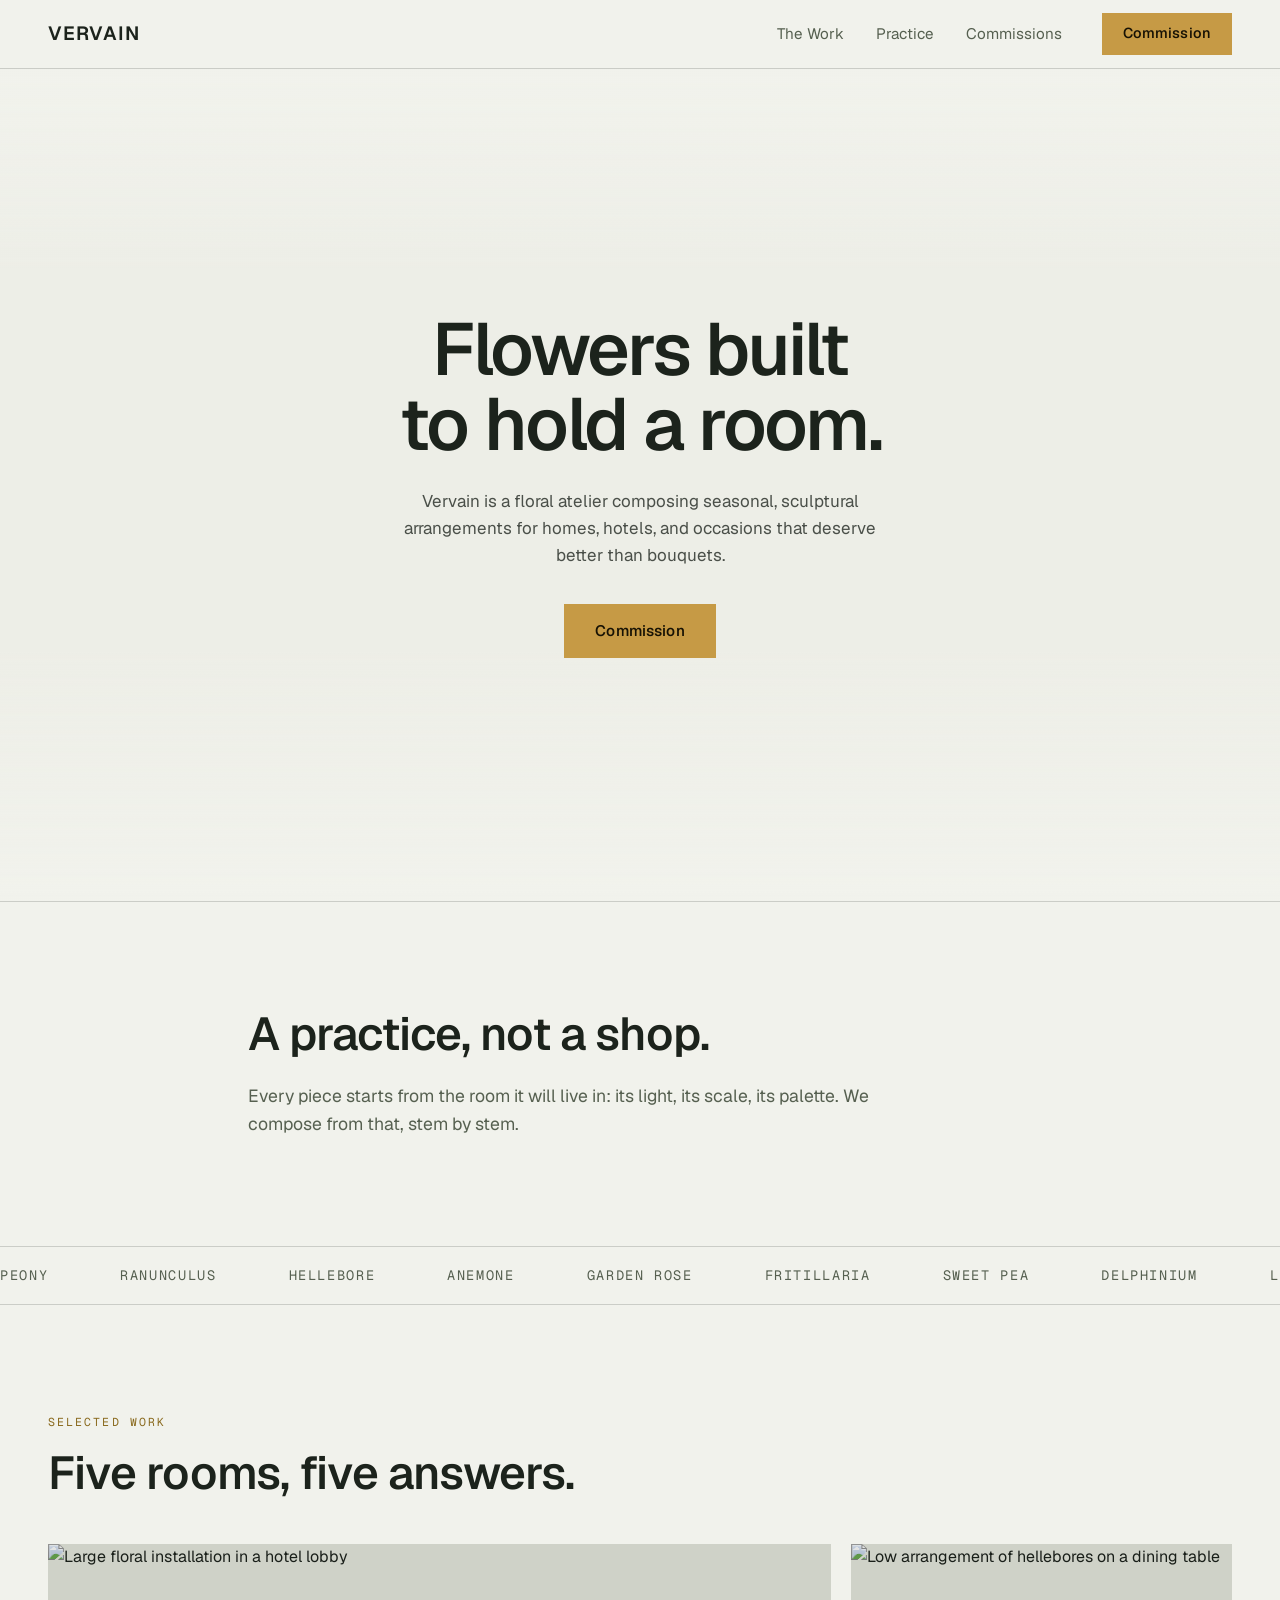
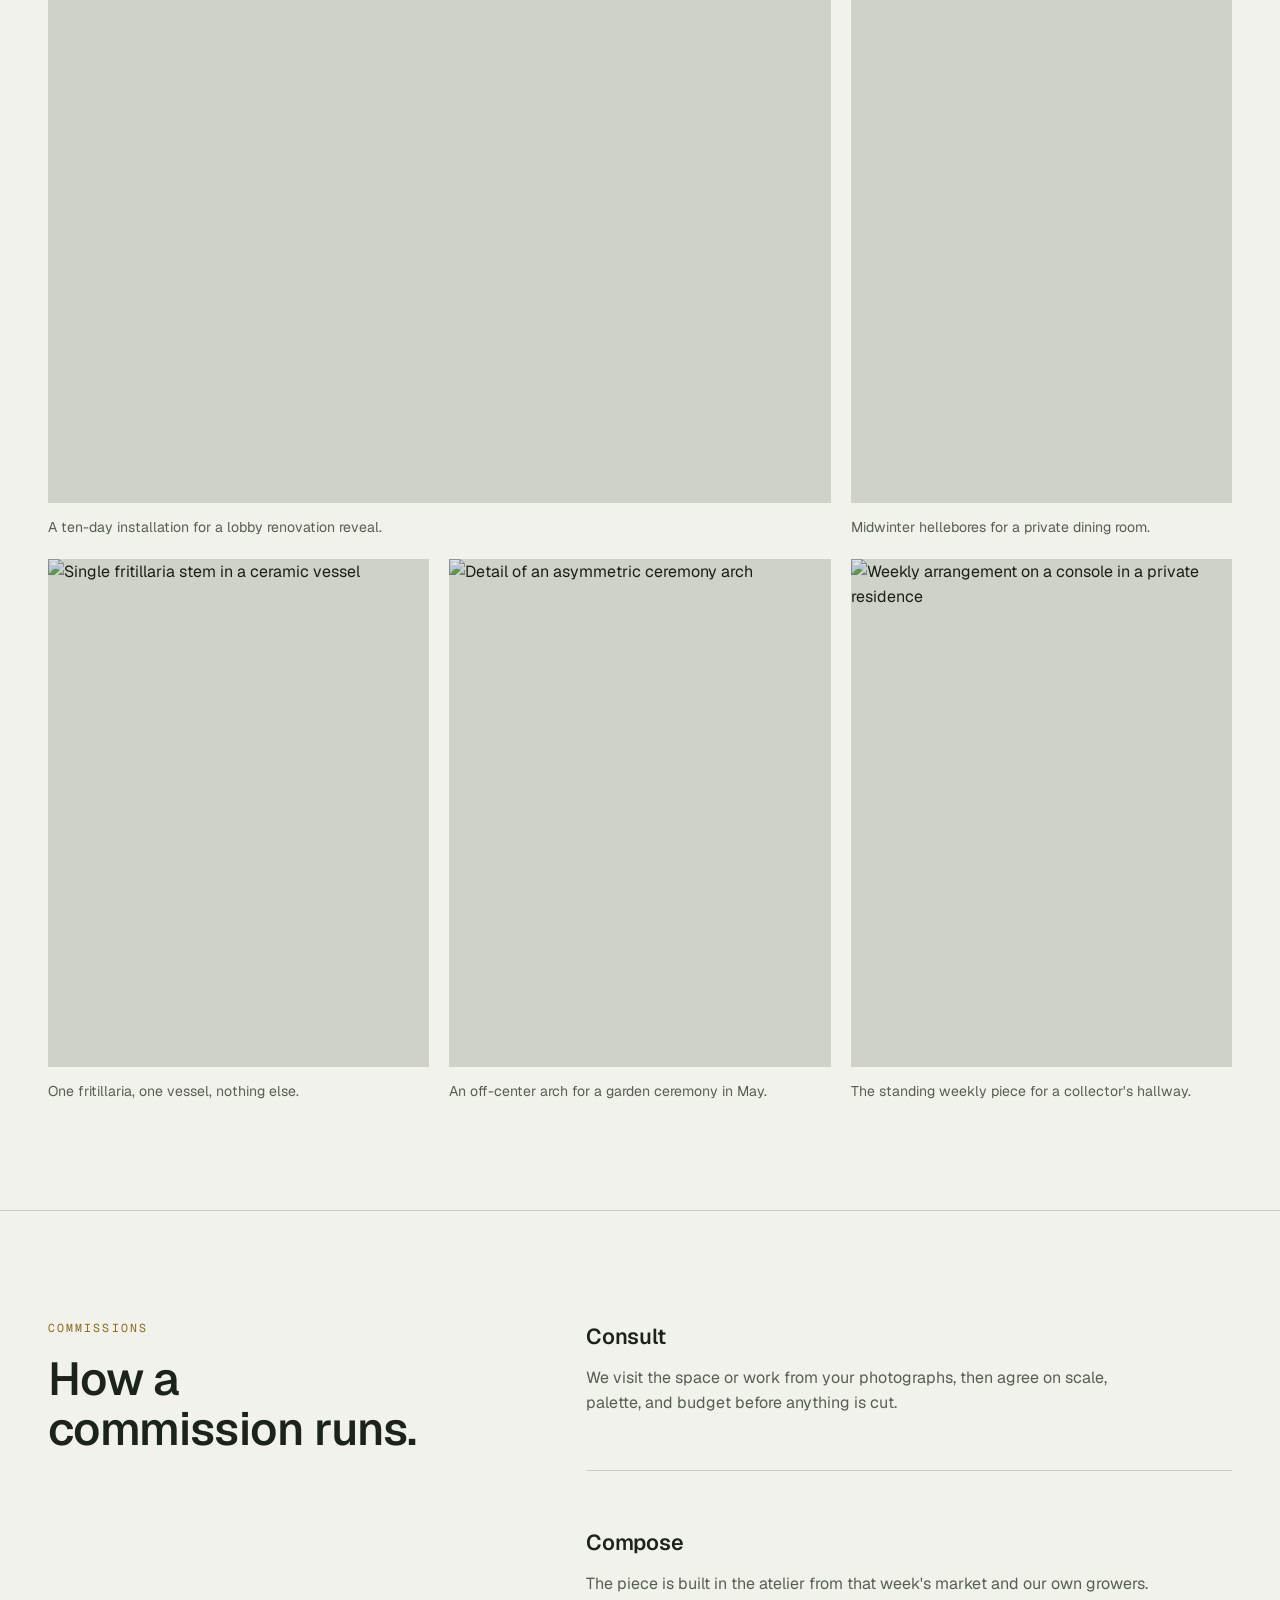
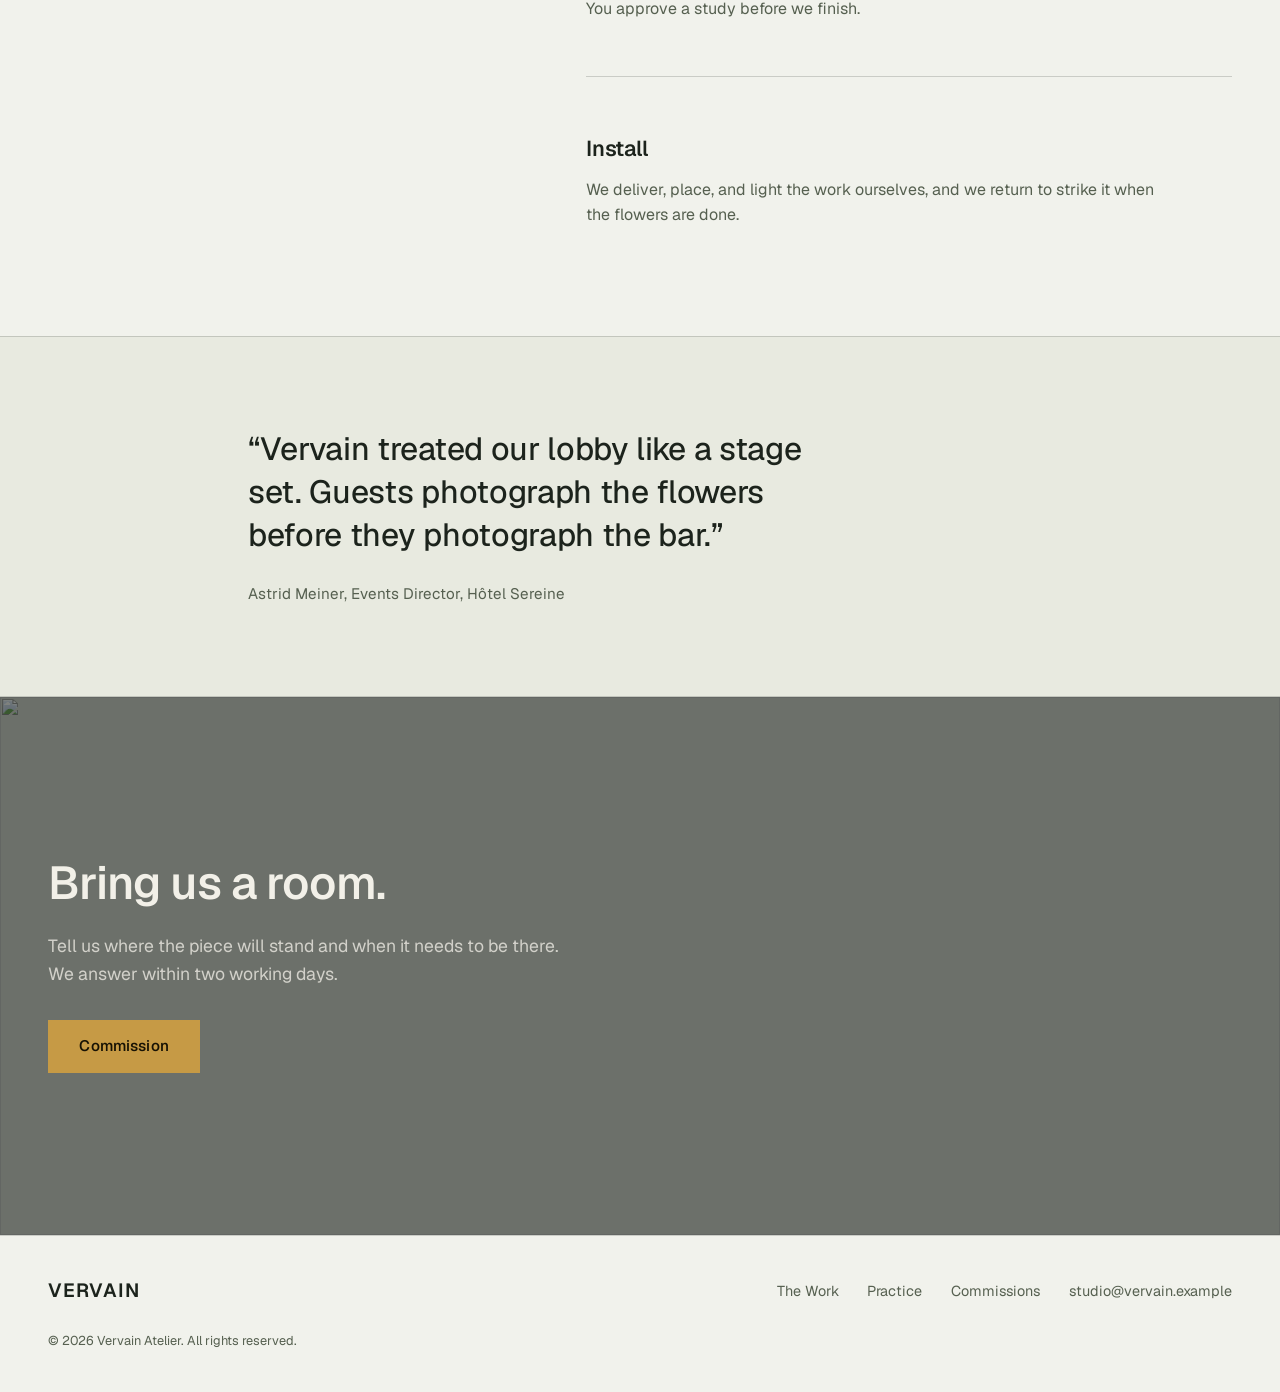
==== index.html @ 732879a0 "Center hero over full-bleed background video with soft gradient mask Replace the split hero with cen" ====
<!doctype html>
<html lang="en">
<head>
  <meta charset="utf-8" />
  <meta name="viewport" content="width=device-width, initial-scale=1" />
  <title>Vervain, Floral Atelier</title>
  <meta name="description" content="Vervain is a floral atelier composing seasonal, sculptural arrangements for homes, hotels, and commissions." />
  <link rel="icon" href="data:image/svg+xml,%3Csvg xmlns='http://www.w3.org/2000/svg' viewBox='0 0 32 32'%3E%3Crect width='32' height='32' fill='%230f130f'/%3E%3Ctext x='16' y='22' font-family='Georgia' font-size='18' fill='%23c69a45' text-anchor='middle'%3EV%3C/text%3E%3C/svg%3E" />
  <link rel="preload" href="assets/fonts/Geist-Variable.woff2" as="font" type="font/woff2" crossorigin />
  <link rel="stylesheet" href="css/main.css" />
</head>
<body>
  <a class="skip-link" href="#work">Skip to content</a>

  <header class="site-nav" id="top">
    <div class="shell nav-row">
      <a class="wordmark" href="#top">Vervain</a>
      <nav class="nav-links" aria-label="Primary">
        <a href="#work">The Work</a>
        <a href="#practice">Practice</a>
        <a href="#process">Commissions</a>
      </nav>
      <a class="btn btn-primary btn-nav" href="#commission">Commission</a>
    </div>
  </header>

  <main>

    <!-- Hero: centered over full-bleed video, masked into the page background -->
    <section class="hero">
      <div class="hero-bg" aria-hidden="true">
        <!-- Drop the hero video at assets/flower-vid.mp4. While it is missing,
             the tinted fallback background below shows instead. -->
        <video class="hero-video anim-fade" autoplay muted loop playsinline preload="metadata">
          <source src="assets/flower-vid.mp4" type="video/mp4" />
        </video>
      </div>
      <div class="shell hero-inner">
        <h1 class="hero-headline anim-rise" style="--d:0">Flowers built<br />to hold a room.</h1>
        <p class="hero-sub anim-rise" style="--d:1">Vervain is a floral atelier composing seasonal, sculptural arrangements for homes, hotels, and occasions that deserve better than bouquets.</p>
        <div class="hero-cta anim-rise" style="--d:2">
          <a class="btn btn-primary" href="#commission">Commission</a>
        </div>
      </div>
    </section>

    <!-- Practice: editorial vertical stack -->
    <section class="practice" id="practice">
      <div class="shell narrow">
        <h2 class="section-headline reveal">A practice, not a shop.</h2>
        <p class="lede reveal" style="--i:1">Every piece starts from the room it will live in: its light, its scale, its palette. We compose from that, stem by stem.</p>
      </div>
    </section>

    <!-- Seasonal varieties: single marquee -->
    <div class="marquee" aria-hidden="true">
      <div class="marquee-track">
        <span>Peony</span><span>Ranunculus</span><span>Hellebore</span><span>Anemone</span><span>Garden Rose</span><span>Fritillaria</span><span>Sweet Pea</span><span>Delphinium</span><span>Lisianthus</span>
        <span>Peony</span><span>Ranunculus</span><span>Hellebore</span><span>Anemone</span><span>Garden Rose</span><span>Fritillaria</span><span>Sweet Pea</span><span>Delphinium</span><span>Lisianthus</span>
      </div>
    </div>

    <!-- The Work: asymmetric bento, 5 items, 5 cells -->
    <section class="work" id="work">
      <div class="shell">
        <p class="eyebrow reveal">Selected work</p>
        <h2 class="section-headline reveal" style="--i:1">Five rooms, five answers.</h2>
        <div class="work-grid">
          <figure class="work-cell cell-a reveal" style="--i:0">
            <!-- TODO: real photo. Hotel lobby installation, landscape 1400x1000. -->
            <div class="media"><img src="https://picsum.photos/seed/vervain-lobby-installation/1400/1000" width="1400" height="1000" alt="Large floral installation in a hotel lobby" loading="lazy" /></div>
            <figcaption>A ten-day installation for a lobby renovation reveal.</figcaption>
          </figure>
          <figure class="work-cell cell-b reveal" style="--i:1">
            <!-- TODO: real photo. Hellebore table piece, portrait 900x1200. -->
            <div class="media"><img src="https://picsum.photos/seed/vervain-hellebore-table/900/1200" width="900" height="1200" alt="Low arrangement of hellebores on a dining table" loading="lazy" /></div>
            <figcaption>Midwinter hellebores for a private dining room.</figcaption>
          </figure>
          <figure class="work-cell cell-c reveal" style="--i:2">
            <!-- TODO: real photo. Single-stem study, portrait 900x1200. -->
            <div class="media"><img src="https://picsum.photos/seed/vervain-fritillaria-stem/900/1200" width="900" height="1200" alt="Single fritillaria stem in a ceramic vessel" loading="lazy" /></div>
            <figcaption>One fritillaria, one vessel, nothing else.</figcaption>
          </figure>
          <figure class="work-cell cell-d reveal" style="--i:3">
            <!-- TODO: real photo. Ceremony arch detail, landscape 1200x900. -->
            <div class="media"><img src="https://picsum.photos/seed/vervain-ceremony-arch/1200/900" width="1200" height="900" alt="Detail of an asymmetric ceremony arch" loading="lazy" /></div>
            <figcaption>An off-center arch for a garden ceremony in May.</figcaption>
          </figure>
          <figure class="work-cell cell-e reveal" style="--i:4">
            <!-- TODO: real photo. Weekly residence piece, landscape 1200x900. -->
            <div class="media"><img src="https://picsum.photos/seed/vervain-residence-weekly/1200/900" width="1200" height="900" alt="Weekly arrangement on a console in a private residence" loading="lazy" /></div>
            <figcaption>The standing weekly piece for a collector's hallway.</figcaption>
          </figure>
        </div>
      </div>
    </section>

    <!-- Process: split with sticky heading and three content blocks -->
    <section class="process" id="process">
      <div class="shell process-grid">
        <div class="process-head">
          <p class="eyebrow reveal">Commissions</p>
          <h2 class="section-headline sticky reveal" style="--i:1">How a commission runs.</h2>
        </div>
        <div class="process-list">
          <article class="process-item reveal" style="--i:0">
            <h3>Consult</h3>
            <p>We visit the space or work from your photographs, then agree on scale, palette, and budget before anything is cut.</p>
          </article>
          <article class="process-item reveal" style="--i:1">
            <h3>Compose</h3>
            <p>The piece is built in the atelier from that week's market and our own growers. You approve a study before we finish.</p>
          </article>
          <article class="process-item reveal" style="--i:2">
            <h3>Install</h3>
            <p>We deliver, place, and light the work ourselves, and we return to strike it when the flowers are done.</p>
          </article>
        </div>
      </div>
    </section>

    <!-- Quote: full-width single testimonial -->
    <section class="quote-band">
      <div class="shell narrow">
        <blockquote class="reveal">
          <p>&ldquo;Vervain treated our lobby like a stage set. Guests photograph the flowers before they photograph the bar.&rdquo;</p>
          <cite>Astrid Meiner, Events Director, H&ocirc;tel Sereine</cite>
        </blockquote>
      </div>
    </section>

    <!-- Closing: full-bleed image with scrim -->
    <section class="closing" id="commission">
      <figure class="closing-media" aria-hidden="true">
        <!-- TODO: real photo. Atelier workbench, wide 1920x1080. -->
        <img src="https://picsum.photos/seed/vervain-atelier-bench/1920/1080" width="1920" height="1080" alt="" loading="lazy" />
      </figure>
      <div class="shell closing-copy">
        <h2 class="section-headline reveal">Bring us a room.</h2>
        <p class="lede reveal" style="--i:1">Tell us where the piece will stand and when it needs to be there. We answer within two working days.</p>
        <div class="reveal" style="--i:2">
          <a class="btn btn-primary" href="mailto:studio@vervain.example">Commission</a>
        </div>
      </div>
    </section>

  </main>

  <footer class="site-footer">
    <div class="shell footer-row">
      <a class="wordmark" href="#top">Vervain</a>
      <nav class="footer-links" aria-label="Footer">
        <a href="#work">The Work</a>
        <a href="#practice">Practice</a>
        <a href="#process">Commissions</a>
        <a href="mailto:studio@vervain.example">studio@vervain.example</a>
      </nav>
      <p class="small-print">&copy; 2026 Vervain Atelier. All rights reserved.</p>
    </div>
  </footer>

  <script src="js/main.js" defer></script>
</body>
</html>
---- css/main.css ----
/* Vervain, floral atelier.
   Palette family: Forest (deep green + bone + single amber accent).
   Shape system: radius 0 everywhere. Theme: auto via prefers-color-scheme. */

@font-face {
  font-family: "Geist";
  src: url("../assets/fonts/Geist-Variable.woff2") format("woff2");
  font-weight: 100 900;
  font-display: swap;
}
@font-face {
  font-family: "Geist Mono";
  src: url("../assets/fonts/GeistMono-Variable.woff2") format("woff2");
  font-weight: 100 900;
  font-display: swap;
}

:root {
  color-scheme: light dark;

  /* Dark is the designed default */
  --bg: #0f130f;
  --bg-2: #151b15;
  --line: rgba(233, 231, 223, 0.16);
  --text: #e9e7df;
  --muted: #b3b5a8;
  --accent: #c69a45;
  --accent-ink: #171204;
  --btn-bg: #c69a45;
  --btn-ink: #171204;
  --scrim: rgba(11, 15, 11, 0.62);
  --img-tint: rgba(15, 19, 15, 0.28);
  --hero-scrim: rgba(11, 15, 11, 0.48);
  --hero-text: #f2f0e8;
  --hero-muted: rgba(233, 231, 223, 0.85);

  --font-sans: "Geist", "Helvetica Neue", Arial, sans-serif;
  --font-mono: "Geist Mono", "SFMono-Regular", Consolas, monospace;
  --shell: 1280px;
  --nav-h: 68px;
}

@media (prefers-color-scheme: light) {
  :root {
    --bg: #f1f2ec;
    --bg-2: #e8eae0;
    --line: rgba(28, 35, 28, 0.18);
    --text: #1c231c;
    --muted: #566050;
    --accent: #8a6a1e;
    --accent-ink: #17130a;
    --scrim: rgba(20, 26, 20, 0.55);
    --img-tint: rgba(28, 35, 28, 0.12);
    --hero-scrim: rgba(241, 242, 236, 0.58);
    --hero-text: #1c231c;
    --hero-muted: rgba(28, 35, 28, 0.78);
  }
}

/* ---------- Reset & base ---------- */

*, *::before, *::after { box-sizing: border-box; }

html { scroll-behavior: smooth; }
@media (prefers-reduced-motion: reduce) {
  html { scroll-behavior: auto; }
}

body {
  margin: 0;
  background: var(--bg);
  color: var(--text);
  font-family: var(--font-sans);
  font-size: 1rem;
  line-height: 1.6;
  -webkit-font-smoothing: antialiased;
  text-rendering: optimizeLegibility;
}

img { max-width: 100%; height: auto; display: block; }

h1, h2, h3, p, figure, blockquote { margin: 0; }

a { color: inherit; }

.shell {
  max-width: var(--shell);
  margin-inline: auto;
  padding-inline: clamp(1.25rem, 4vw, 3rem);
}
.shell.narrow { max-width: 880px; }

.skip-link {
  position: absolute;
  left: -999px;
  top: 0;
  background: var(--btn-bg);
  color: var(--btn-ink);
  padding: 0.6rem 1rem;
  z-index: 100;
}
.skip-link:focus { left: 0; }

:focus-visible {
  outline: 2px solid var(--accent);
  outline-offset: 3px;
}

::selection { background: var(--accent); color: var(--accent-ink); }

/* ---------- Buttons ---------- */

.btn {
  display: inline-block;
  font-family: var(--font-sans);
  font-size: 0.95rem;
  font-weight: 540;
  letter-spacing: 0.01em;
  text-decoration: none;
  padding: 0.85rem 1.9rem;
  border: 1px solid transparent;
  transition: transform 0.15s ease, background-color 0.2s ease, color 0.2s ease;
  white-space: nowrap;
}
.btn:active { transform: translateY(1px); }

.btn-primary {
  background: var(--btn-bg);
  color: var(--btn-ink);
}
.btn-primary:hover { filter: brightness(1.06); }

.btn-nav { padding: 0.55rem 1.25rem; font-size: 0.9rem; }

/* ---------- Navigation ---------- */

.site-nav {
  position: sticky;
  top: 0;
  z-index: 40;
  background: color-mix(in srgb, var(--bg) 88%, transparent);
  backdrop-filter: blur(10px);
  border-bottom: 1px solid var(--line);
}

.nav-row {
  height: var(--nav-h);
  display: flex;
  align-items: center;
  gap: 2.5rem;
}

.wordmark {
  font-weight: 620;
  font-size: 1.2rem;
  letter-spacing: 0.06em;
  text-transform: uppercase;
  text-decoration: none;
}

.nav-links {
  display: flex;
  gap: 2rem;
  margin-left: auto;
}
.nav-links a {
  text-decoration: none;
  font-size: 0.95rem;
  color: var(--muted);
  transition: color 0.2s ease;
}
.nav-links a:hover { color: var(--text); }

@media (max-width: 767px) {
  .nav-links { display: none; }
  .nav-row { justify-content: space-between; }
}

/* ---------- Hero: centered content over full-bleed video ---------- */

.hero {
  position: relative;
  overflow: hidden;
  border-bottom: 1px solid var(--line);
  display: grid;
}

.hero-bg {
  position: absolute;
  inset: 0;
  background: var(--bg-2); /* fallback while the video loads or is absent */
}

.hero-video {
  width: 100%;
  height: 100%;
  object-fit: cover;
}

/* Soft mask: a legibility scrim plus gradient fades at the top and bottom
   so the moving video dissolves into the page background instead of
   ending on a hard edge. */
.hero-bg::after {
  content: "";
  position: absolute;
  inset: 0;
  pointer-events: none;
  background:
    linear-gradient(to bottom, var(--bg) 0%, transparent 24%),
    linear-gradient(to top, var(--bg) 0%, transparent 30%),
    var(--hero-scrim);
}

.hero-inner {
  position: relative;
  z-index: 1;
  width: 100%;
  min-height: calc(100dvh - var(--nav-h));
  display: flex;
  flex-direction: column;
  align-items: center;
  justify-content: center;
  text-align: center;
  padding-block: clamp(3rem, 8vh, 5rem);
  color: var(--hero-text);
}

.hero-headline {
  font-size: clamp(2.6rem, 6vw, 4.6rem);
  line-height: 1.02;
  letter-spacing: -0.03em;
  font-weight: 560;
  text-wrap: balance;
}

.hero-sub {
  margin-top: 1.6rem;
  max-width: 46ch;
  margin-inline: auto;
  font-size: 1.06rem;
  color: var(--hero-muted);
}

.hero-cta { margin-top: 2.2rem; }

/* Duotone-leaning treatment so any imagery sits inside the palette */
.work-cell .media::after,
.closing-media::before {
  content: "";
  position: absolute;
  inset: 0;
  background: var(--img-tint);
  pointer-events: none;
}
.hero-video,
.work-cell img,
.closing-media img {
  filter: saturate(0.72) contrast(1.04);
}

/* ---------- Section primitives ---------- */

.section-headline {
  font-size: clamp(1.9rem, 3.6vw, 2.9rem);
  line-height: 1.08;
  letter-spacing: -0.02em;
  font-weight: 560;
  text-wrap: balance;
}

.lede {
  margin-top: 1.4rem;
  max-width: 58ch;
  font-size: 1.1rem;
  color: var(--muted);
}

.eyebrow {
  font-family: var(--font-mono);
  font-size: 0.72rem;
  text-transform: uppercase;
  letter-spacing: 0.18em;
  color: var(--accent);
  margin-bottom: 1.1rem;
}

/* ---------- Practice ---------- */

.practice {
  padding-block: clamp(5rem, 12vh, 9rem);
}

/* ---------- Marquee (one per page) ---------- */

.marquee {
  overflow: hidden;
  border-block: 1px solid var(--line);
  padding-block: 1.1rem;
}

.marquee-track {
  display: flex;
  gap: 4.5rem;
  width: max-content;
  font-family: var(--font-mono);
  font-size: 0.85rem;
  letter-spacing: 0.12em;
  text-transform: uppercase;
  color: var(--muted);
  animation: marquee 36s linear infinite;
}

@keyframes marquee {
  to { transform: translateX(-50%); }
}

@media (prefers-reduced-motion: reduce) {
  .marquee-track { animation: none; }
}

/* ---------- The Work: asymmetric bento, 5 cells ---------- */

.work {
  padding-block: clamp(5rem, 12vh, 8rem);
}

.work-grid {
  margin-top: clamp(2.5rem, 5vh, 4rem);
  display: grid;
  grid-template-columns: repeat(12, 1fr);
  gap: clamp(0.9rem, 1.6vw, 1.4rem);
}

.work-cell .media {
  position: relative;
  overflow: hidden;
  background: var(--bg-2);
}
.work-cell img {
  width: 100%;
  height: 100%;
  object-fit: cover;
  transition: transform 0.6s cubic-bezier(0.16, 1, 0.3, 1);
}
.work-cell:hover img { transform: scale(1.03); }
@media (prefers-reduced-motion: reduce) {
  .work-cell img { transition: none; }
  .work-cell:hover img { transform: none; }
}

.work-cell {
  display: flex;
  flex-direction: column;
}
.work-cell .media { flex: 1; }
.work-cell figcaption {
  font-size: 0.88rem;
  color: var(--muted);
  padding: 0.8rem 0 0;
}

/* Row 1: wide + tall. Row 2: tall + wide + wide */
.cell-a { grid-column: span 8; }
.cell-b { grid-column: span 4; }
.cell-c { grid-column: span 4; }
.cell-d { grid-column: span 4; }
.cell-e { grid-column: span 4; }

.cell-a .media { aspect-ratio: 7 / 5; }
.cell-b .media, .cell-c .media { aspect-ratio: 3 / 4; }
.cell-d .media, .cell-e .media { aspect-ratio: 4 / 3; }

@media (max-width: 899px) {
  .work-grid { grid-template-columns: 1fr; }
  .work-cell { grid-column: auto; }
  .work-cell .media { aspect-ratio: 4 / 3; }
}

/* ---------- Process ---------- */

.process {
  border-top: 1px solid var(--line);
  padding-block: clamp(5rem, 12vh, 8rem);
}

.process-grid {
  display: grid;
  grid-template-columns: 5fr 7fr;
  gap: clamp(2.5rem, 6vw, 6rem);
  align-items: start;
}

.process-head .sticky {
  position: sticky;
  top: calc(var(--nav-h) + 2rem);
}

.process-list {
  display: grid;
  gap: clamp(2.5rem, 6vh, 4rem);
}

.process-item h3 {
  font-size: 1.35rem;
  font-weight: 580;
  letter-spacing: -0.01em;
}
.process-item p {
  margin-top: 0.7rem;
  max-width: 52ch;
  color: var(--muted);
}
.process-item + .process-item {
  border-top: 1px solid var(--line);
  padding-top: clamp(2.5rem, 6vh, 4rem);
}

@media (max-width: 899px) {
  .process-grid { grid-template-columns: 1fr; }
  .process-head .sticky { position: static; }
}

/* ---------- Quote ---------- */

.quote-band {
  background: var(--bg-2);
  border-block: 1px solid var(--line);
  padding-block: clamp(4.5rem, 10vh, 7rem);
}

.quote-band blockquote p {
  font-size: clamp(1.4rem, 2.6vw, 2rem);
  line-height: 1.35;
  letter-spacing: -0.01em;
  font-weight: 460;
  text-wrap: balance;
}

.quote-band cite {
  display: block;
  margin-top: 1.6rem;
  font-style: normal;
  font-size: 0.95rem;
  color: var(--muted);
}

/* ---------- Closing ---------- */

.closing {
  position: relative;
  overflow: hidden;
  display: grid;
}

.closing-media {
  position: absolute;
  inset: 0;
}
.closing-media img {
  width: 100%;
  height: 100%;
  object-fit: cover;
}
.closing-media::after {
  content: "";
  position: absolute;
  inset: 0;
  background: var(--scrim);
}

.closing-copy {
  position: relative;
  z-index: 1;
  width: 100%;
  padding-block: clamp(6rem, 18vh, 11rem);
  color: #e9e7df;
}
.closing-copy .lede { color: rgba(233, 231, 223, 0.82); }
.closing-copy .section-headline { color: #f2f0e8; }
.closing-copy .lede { max-width: 44ch; }
.closing-copy > div, .closing-copy .lede { margin-top: 1.4rem; }
.closing-copy > div { margin-top: 2rem; }

/* ---------- Footer ---------- */

.site-footer {
  border-top: 1px solid var(--line);
  padding-block: 2.5rem;
}

.footer-row {
  display: flex;
  flex-wrap: wrap;
  align-items: center;
  gap: 1.5rem 2.5rem;
}

.footer-links {
  display: flex;
  flex-wrap: wrap;
  gap: 1.8rem;
  margin-left: auto;
}
.footer-links a {
  text-decoration: none;
  font-size: 0.9rem;
  color: var(--muted);
}
.footer-links a:hover { color: var(--text); }

.small-print {
  width: 100%;
  font-size: 0.8rem;
  color: var(--muted);
}

@media (max-width: 767px) {
  .footer-links { margin-left: 0; }
}

/* ---------- Motion ---------- */

@media (prefers-reduced-motion: no-preference) {
  .anim-rise {
    opacity: 0;
    transform: translateY(22px);
    animation: rise 0.8s cubic-bezier(0.16, 1, 0.3, 1) forwards;
    animation-delay: calc(var(--d, 0) * 120ms);
  }
  .anim-fade {
    opacity: 0;
    animation: fade 1.1s ease 0.15s forwards;
  }
  @keyframes rise {
    to { opacity: 1; transform: translateY(0); }
  }
  @keyframes fade {
    to { opacity: 1; }
  }

  .reveal {
    opacity: 0;
    transform: translateY(18px);
    transition:
      opacity 0.7s cubic-bezier(0.16, 1, 0.3, 1),
      transform 0.7s cubic-bezier(0.16, 1, 0.3, 1);
    transition-delay: calc(var(--i, 0) * 90ms);
  }
  .reveal.in {
    opacity: 1;
    transform: translateY(0);
  }
}
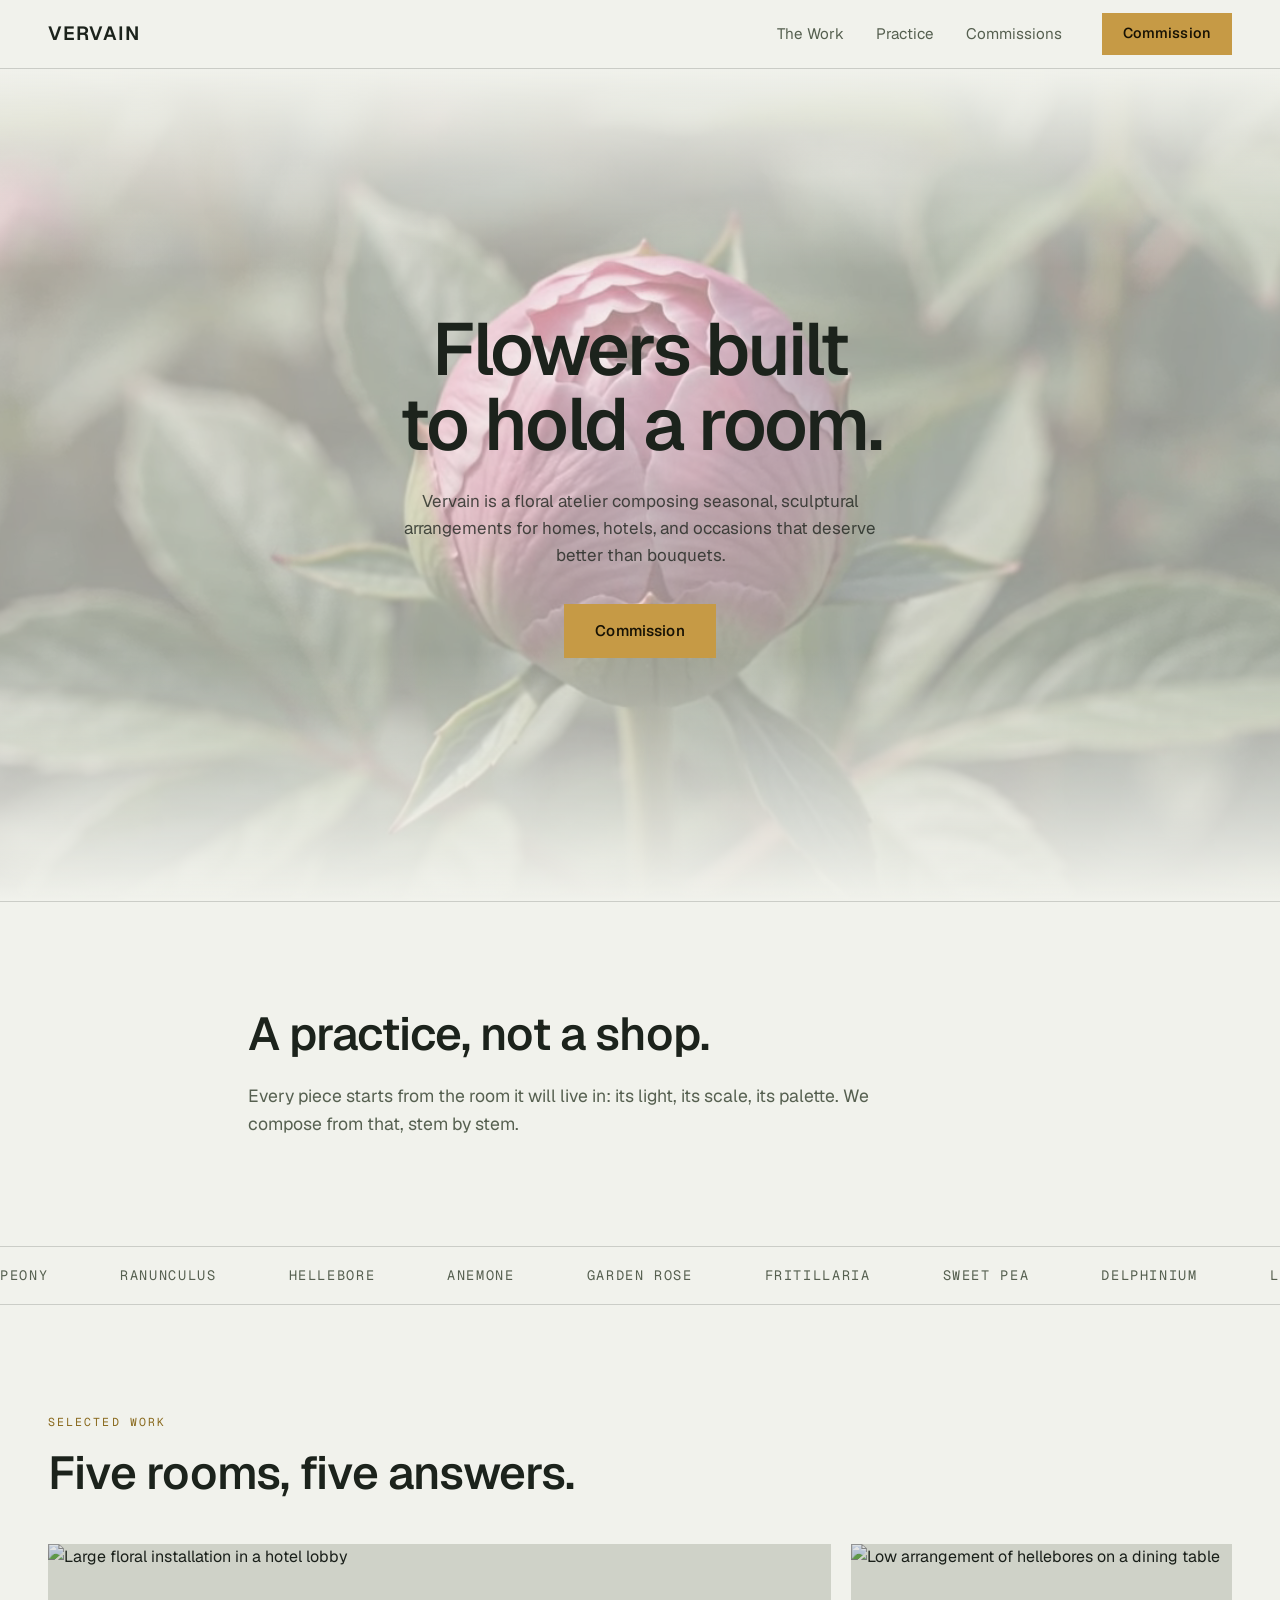
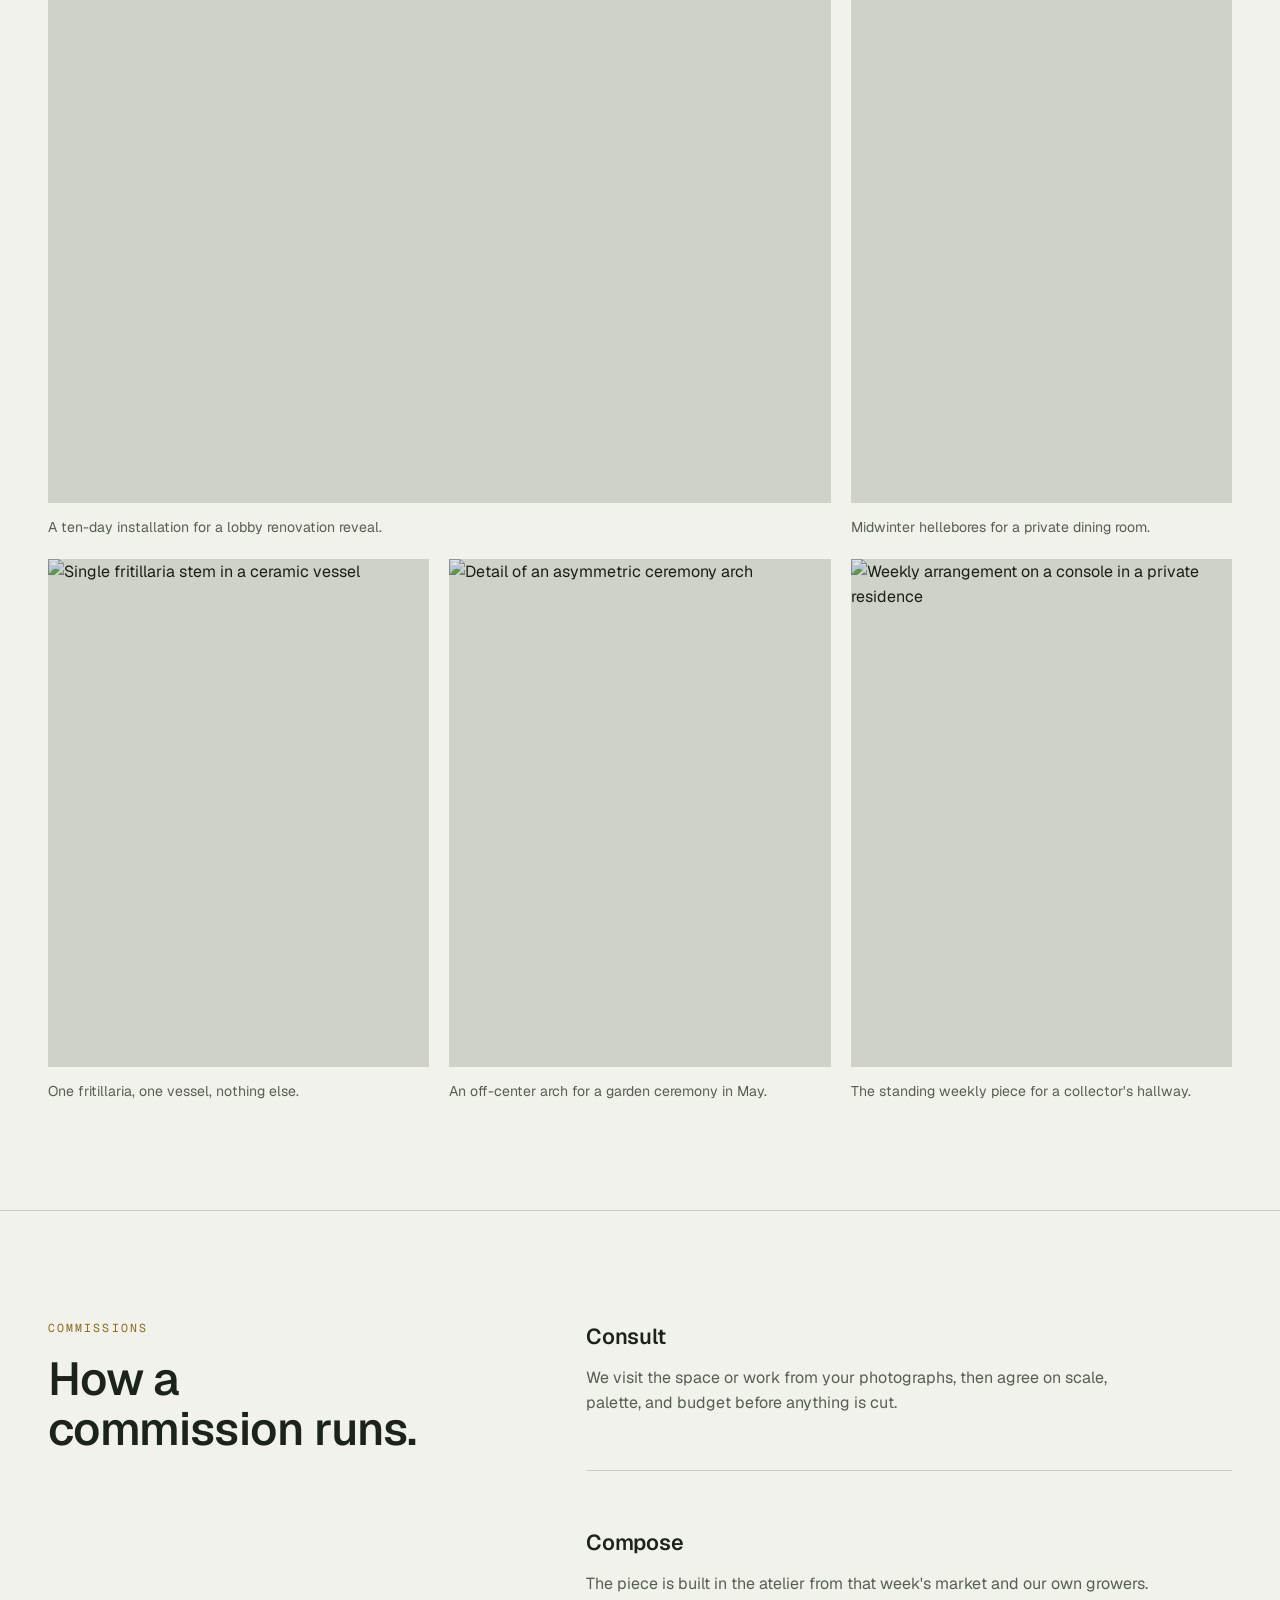
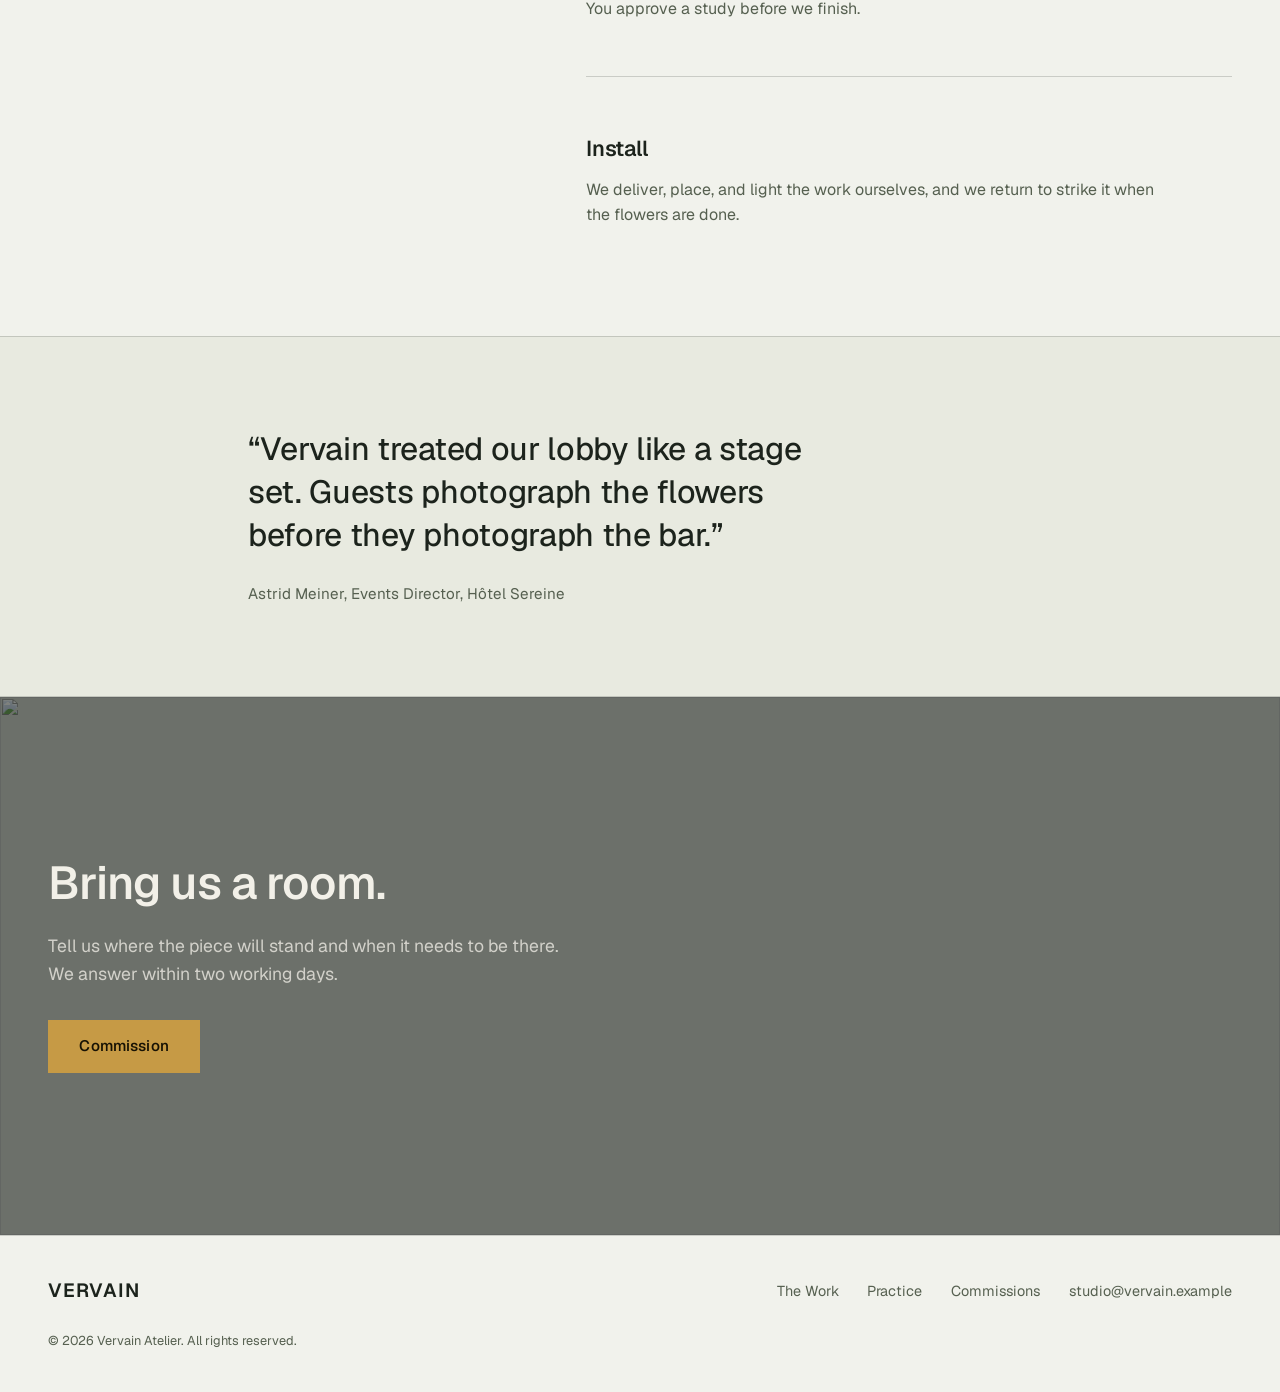
==== commit 28ab85cd: "Wire uploaded hero video with webm and poster sources Move the uploaded clip from assets/fonts/ to a" ====
--- a/index.html
+++ b/index.html
@@ -29,9 +29,8 @@
     <!-- Hero: centered over full-bleed video, masked into the page background -->
     <section class="hero">
       <div class="hero-bg" aria-hidden="true">
-        <!-- Drop the hero video at assets/flower-vid.mp4. While it is missing,
-             the tinted fallback background below shows instead. -->
-        <video class="hero-video anim-fade" autoplay muted loop playsinline preload="metadata">
+        <video class="hero-video anim-fade" autoplay muted loop playsinline preload="metadata" poster="assets/flower-poster.jpg">
+          <source src="assets/flower-vid.webm" type="video/webm" />
           <source src="assets/flower-vid.mp4" type="video/mp4" />
         </video>
       </div>
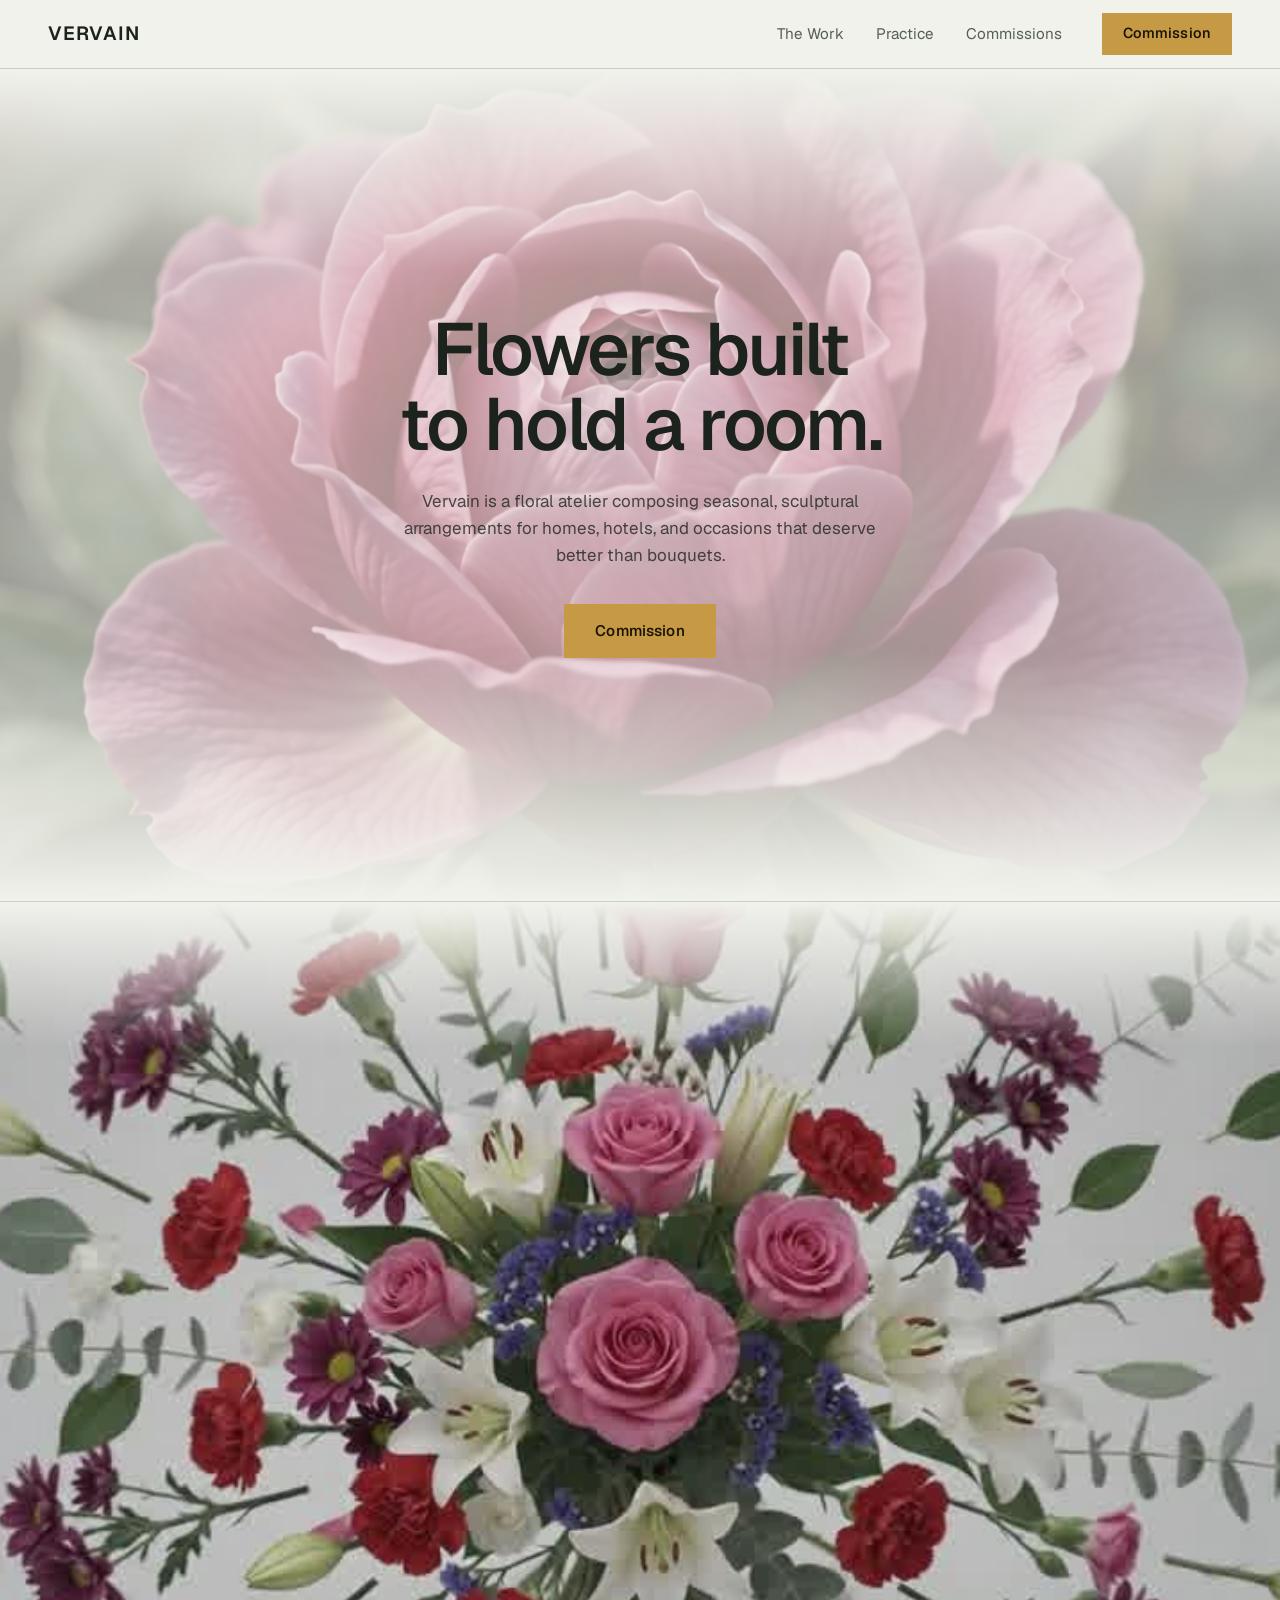
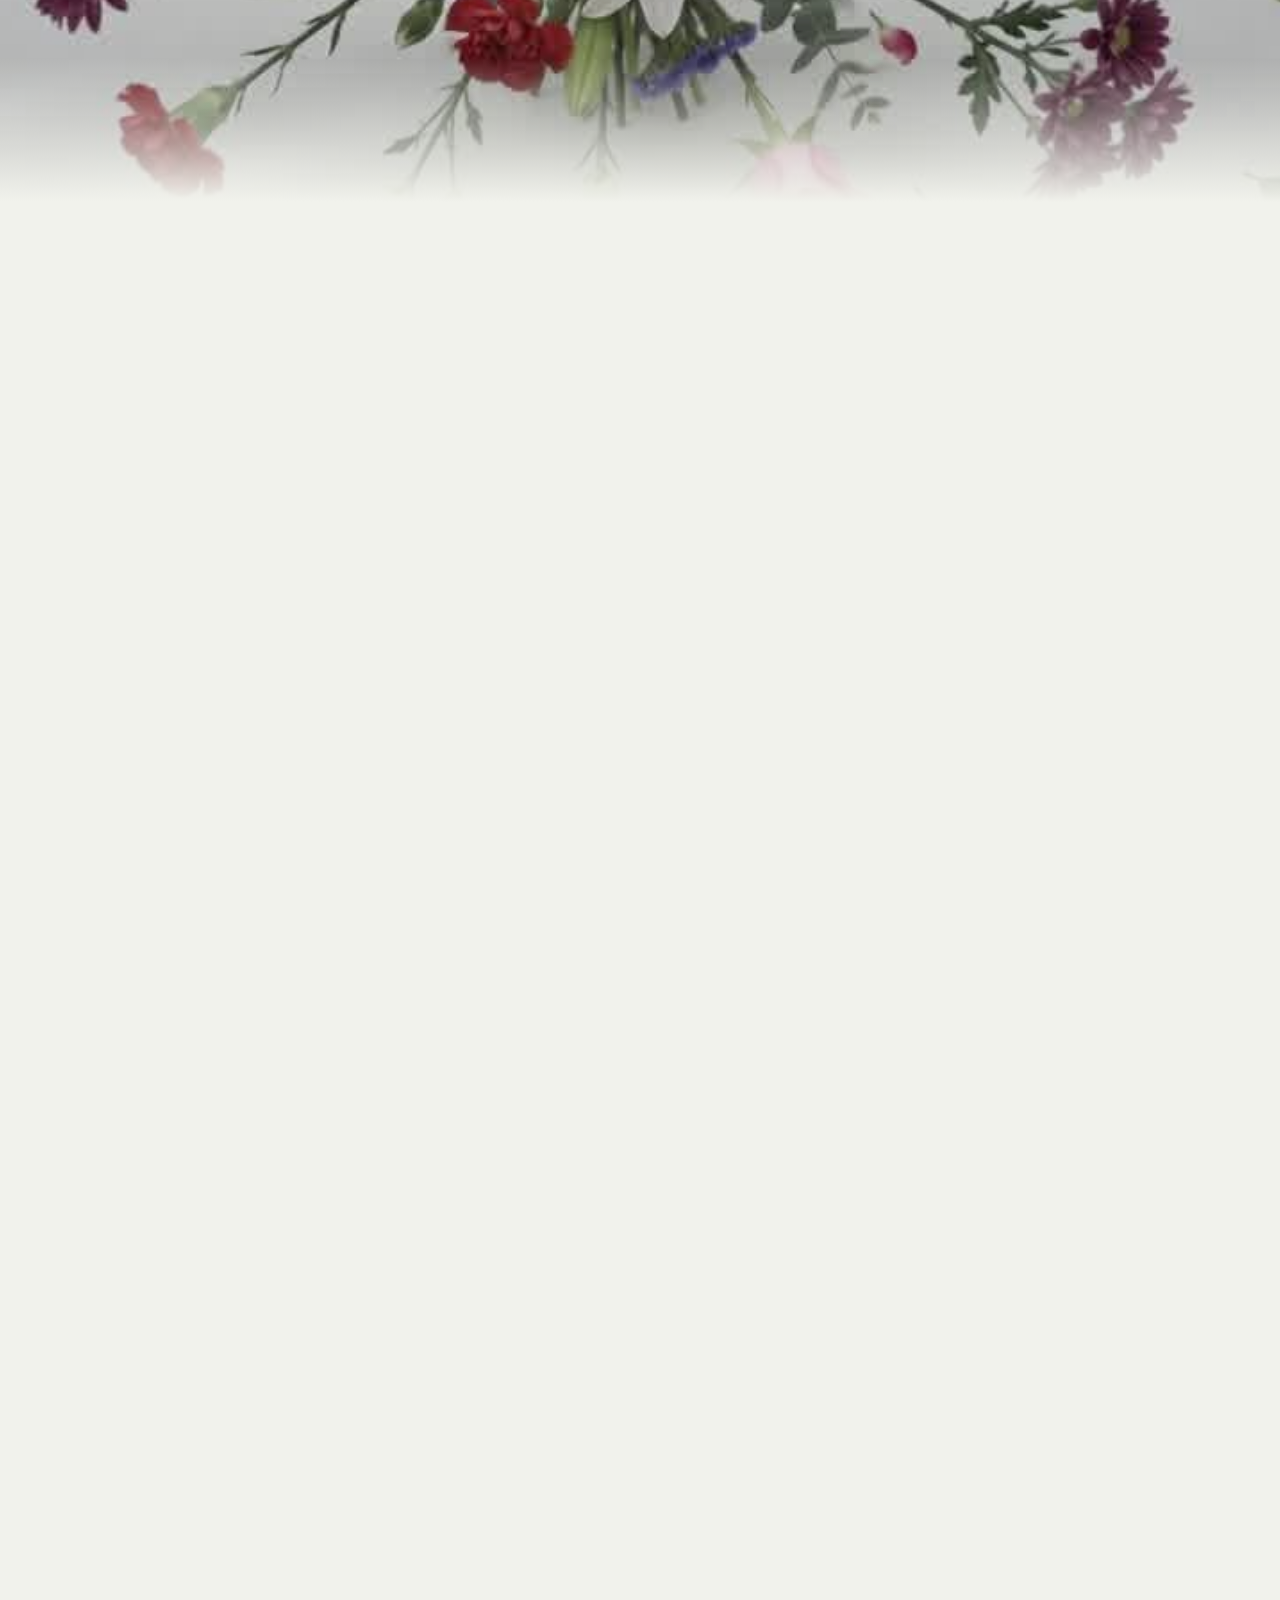
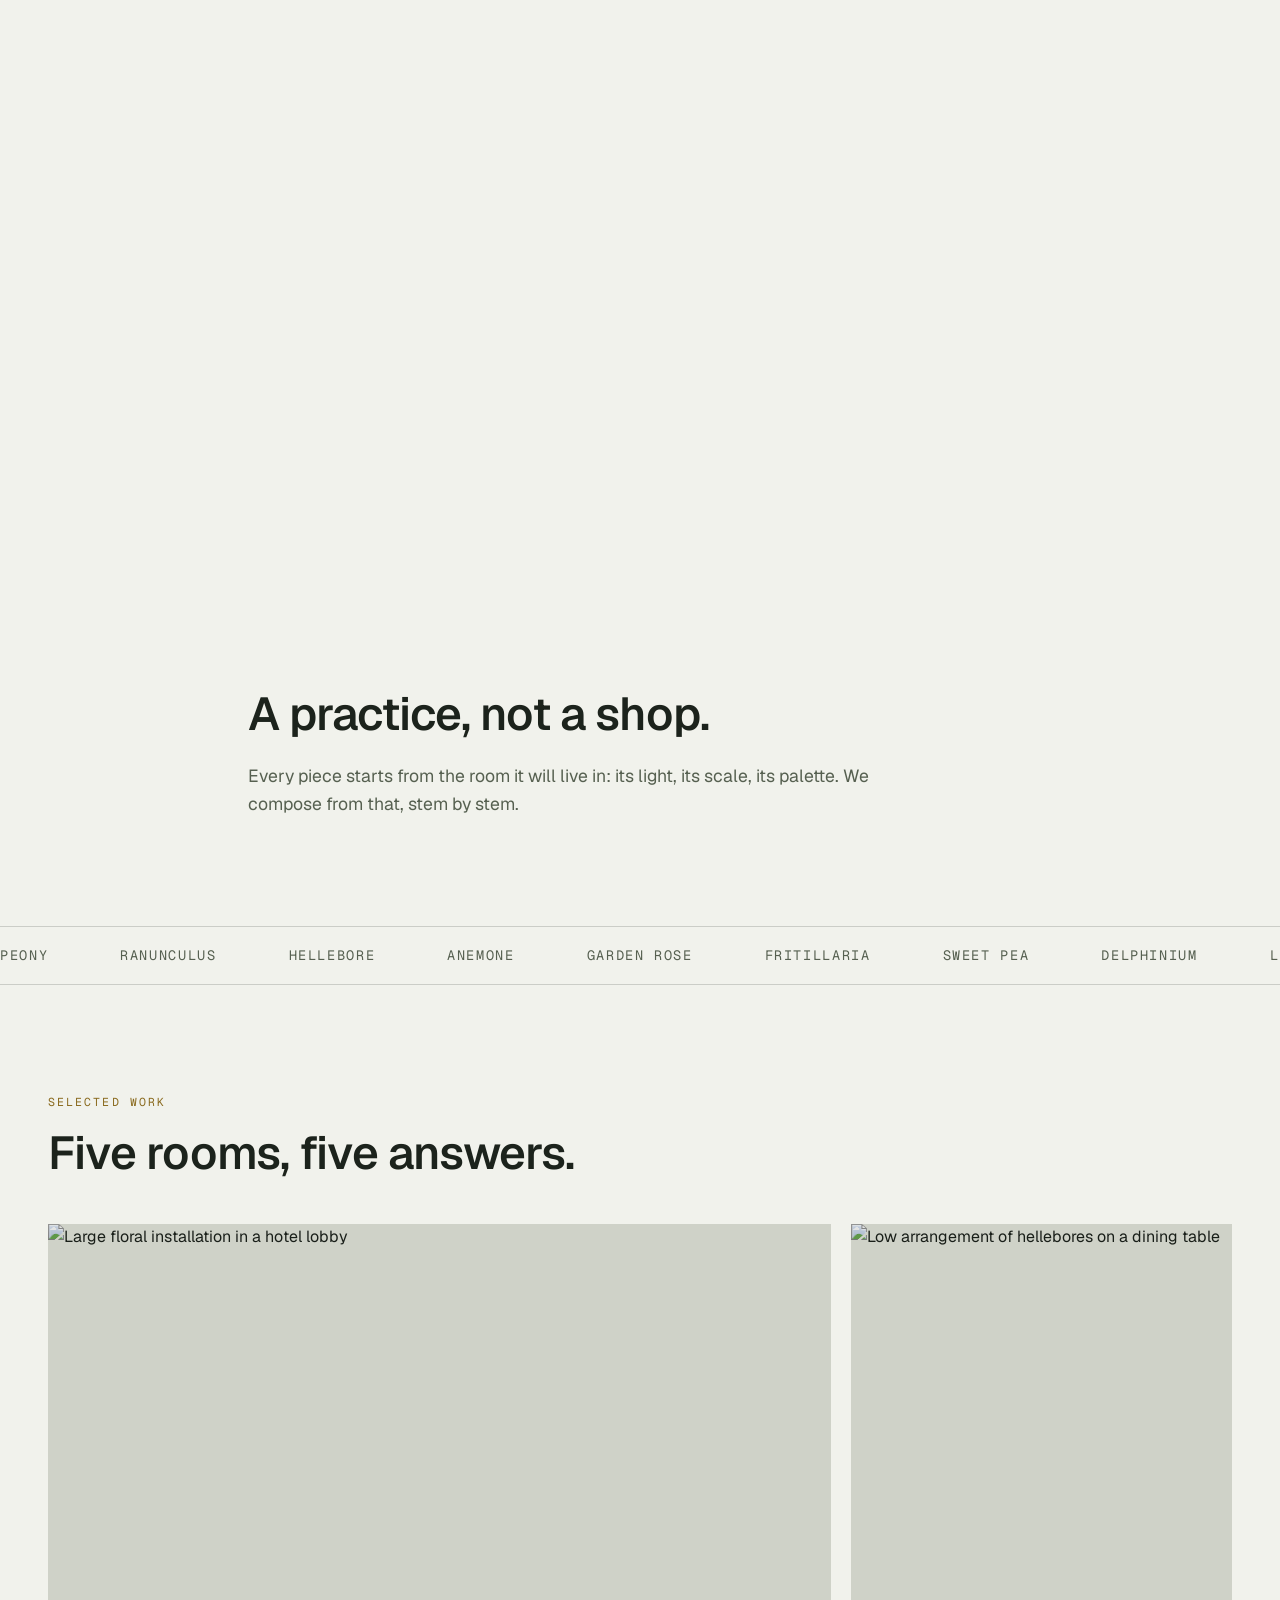
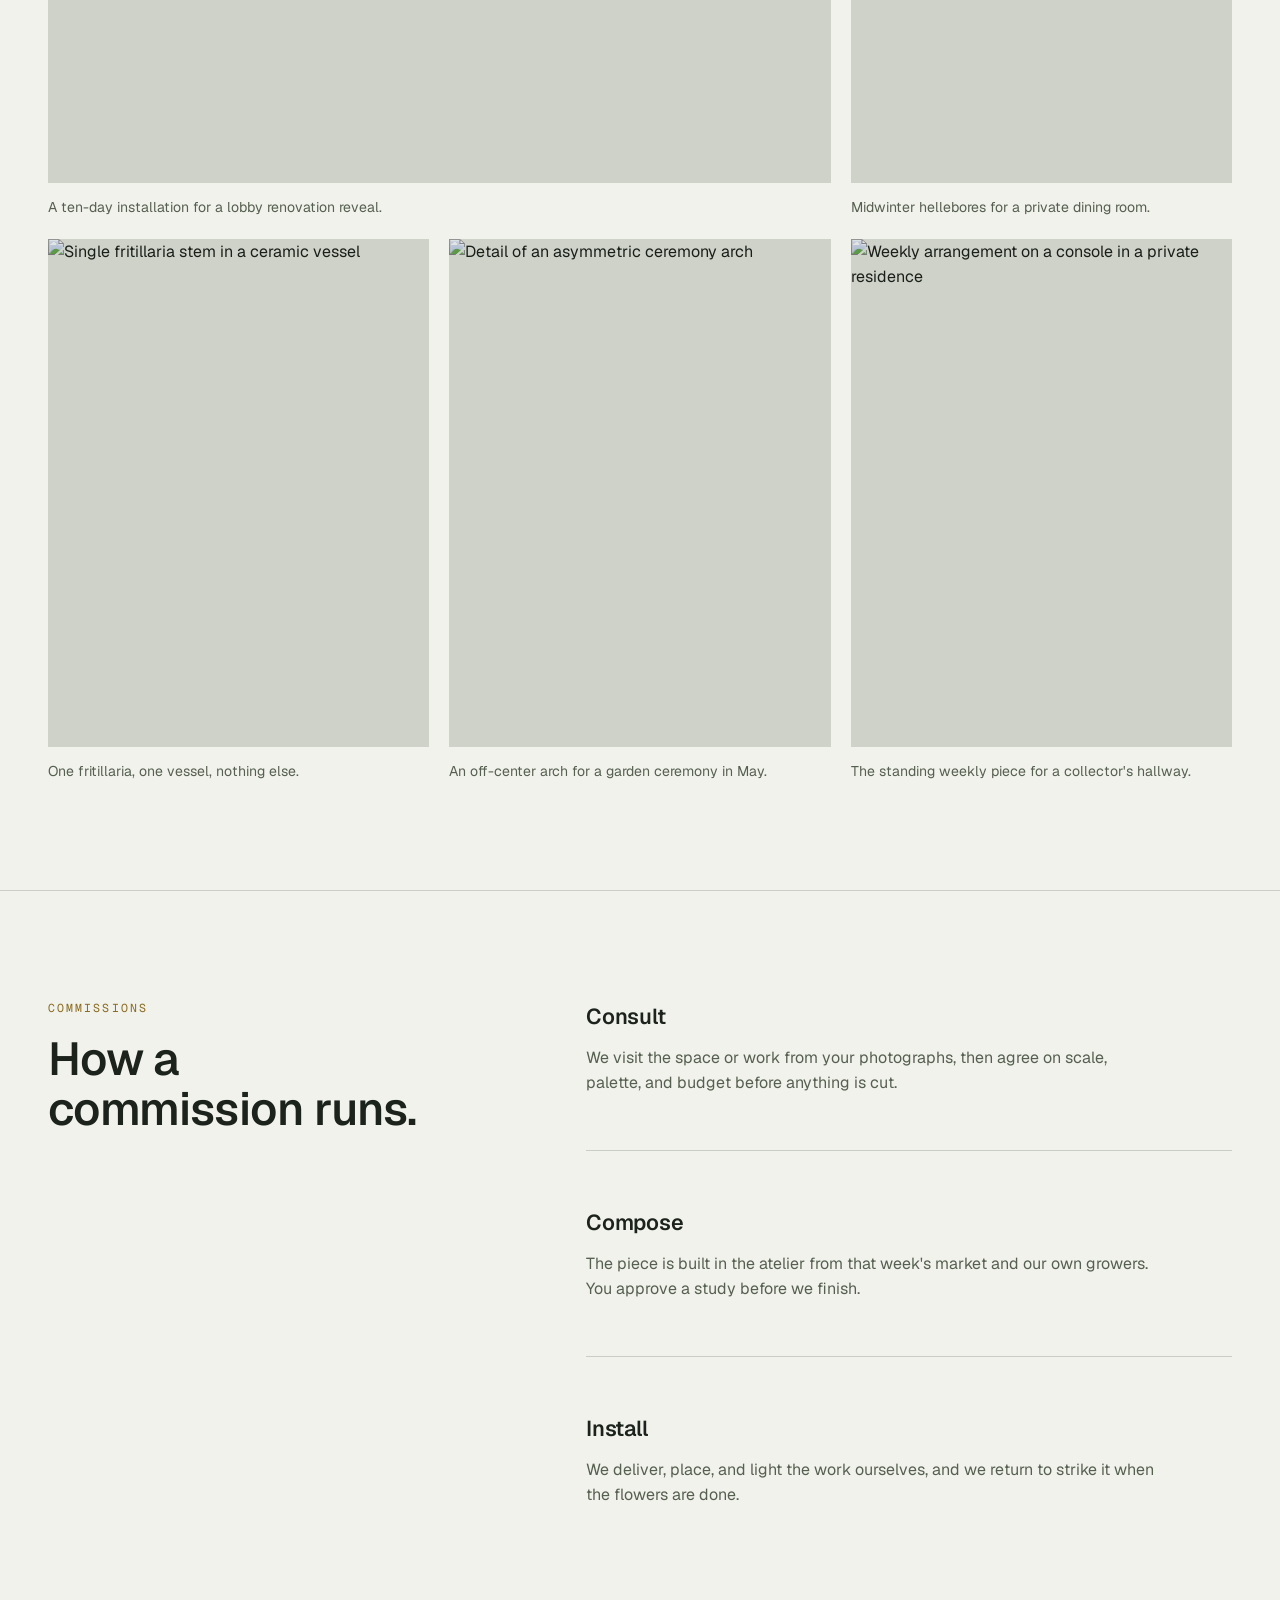
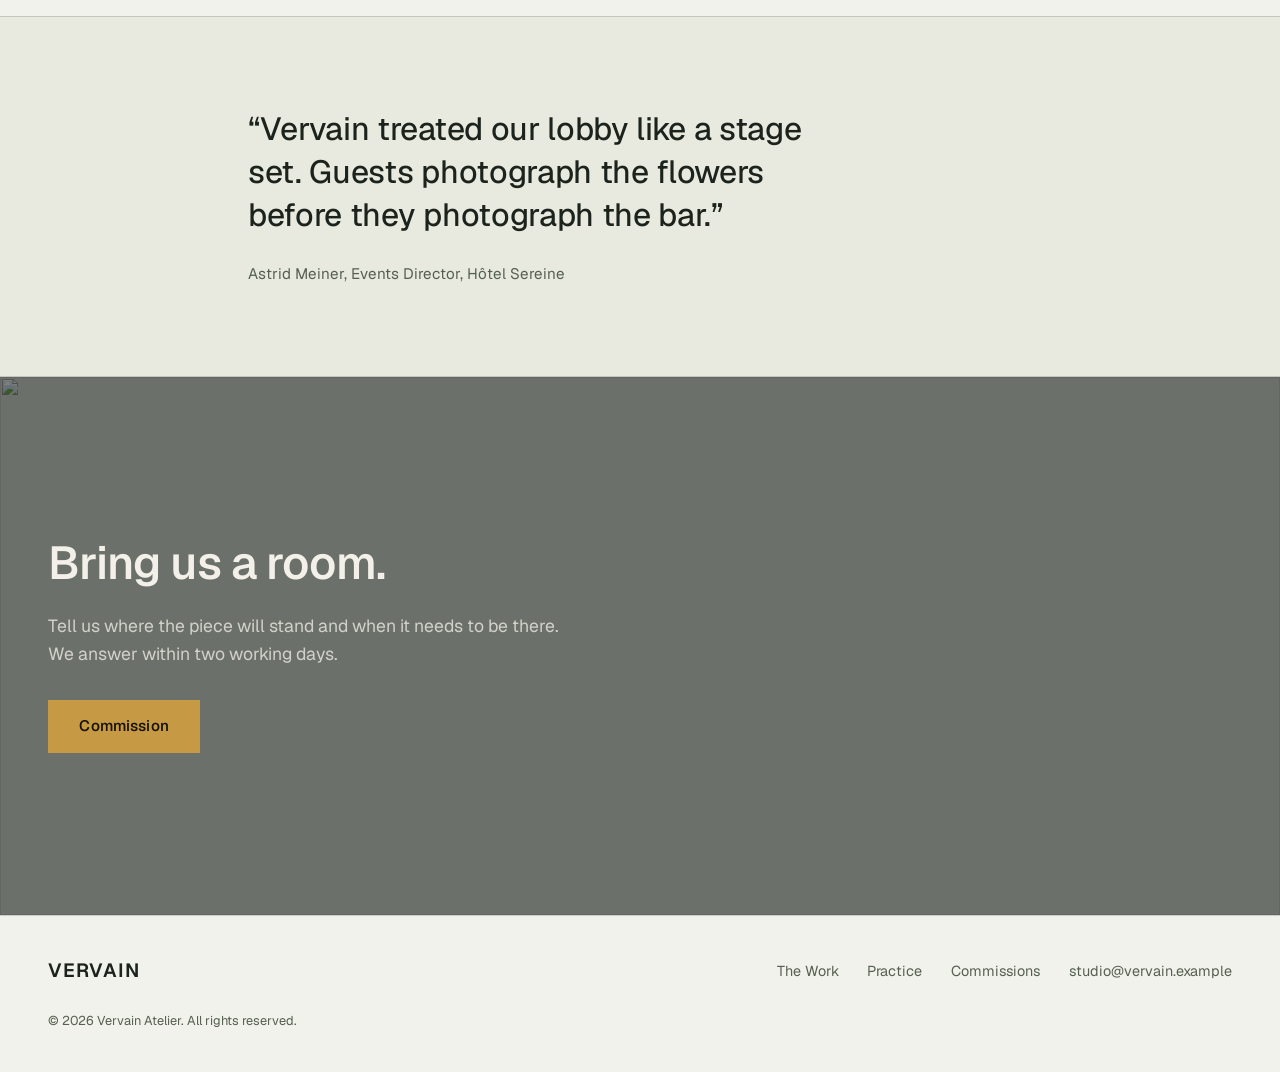
==== commit f069239b: "Add scroll-driven bouquet opening sequence under the hero Scrub a 120-frame sequence extracted from " ====
--- a/index.html
+++ b/index.html
@@ -40,6 +40,13 @@
         <div class="hero-cta anim-rise" style="--d:2">
           <a class="btn btn-primary" href="#commission">Commission</a>
         </div>
+      </div>
+    </section>
+
+    <!-- Bouquet unfolding: scroll-driven frame sequence, imagery only -->
+    <section class="unfold" aria-label="A bouquet opening as the page scrolls">
+      <div class="unfold-sticky">
+        <canvas class="unfold-canvas" width="896" height="504"></canvas>
       </div>
     </section>
 
--- a/css/main.css
+++ b/css/main.css
@@ -258,6 +258,47 @@
   filter: saturate(0.72) contrast(1.04);
 }
 
+/* ---------- Bouquet unfolding: scroll-scrubbed frame sequence ---------- */
+
+.unfold {
+  position: relative;
+  height: 320vh; /* scroll runway: the sequence plays across this distance */
+}
+
+.unfold-sticky {
+  position: sticky;
+  top: 0;
+  height: 100dvh;
+  overflow: hidden;
+  background: var(--bg-2);
+}
+
+.unfold-canvas {
+  display: block;
+  width: 100%;
+  height: 100%;
+  object-fit: cover;
+  filter: saturate(0.72) contrast(1.04);
+}
+
+/* Same soft mask family as the hero: palette tint plus fades into the
+   page background at both edges, so the sequence never hits a hard seam. */
+.unfold-sticky::after {
+  content: "";
+  position: absolute;
+  inset: 0;
+  pointer-events: none;
+  background:
+    linear-gradient(to bottom, var(--bg) 0%, transparent 16%),
+    linear-gradient(to top, var(--bg) 0%, transparent 16%),
+    var(--img-tint);
+}
+
+@media (prefers-reduced-motion: reduce) {
+  /* No scrub: a single still of the open bouquet, one viewport tall */
+  .unfold { height: 100dvh; }
+}
+
 /* ---------- Section primitives ---------- */
 
 .section-headline {
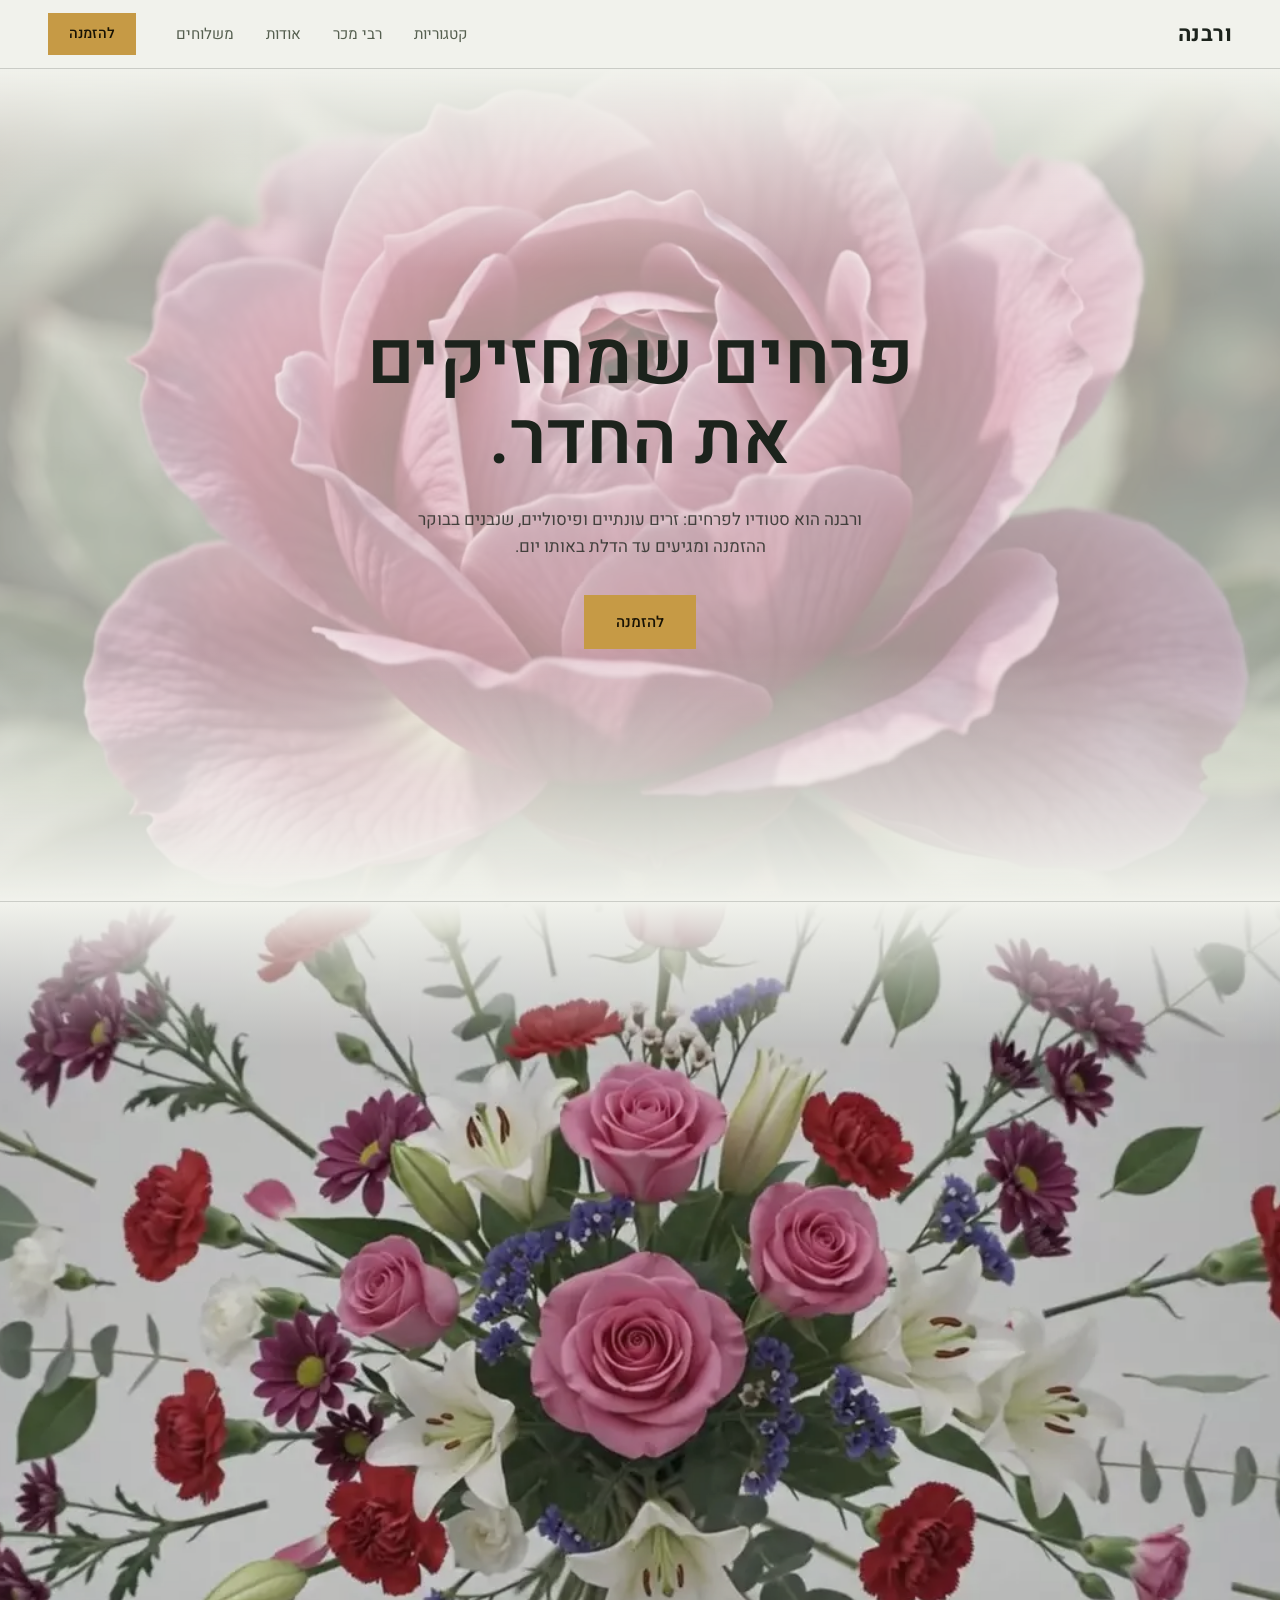
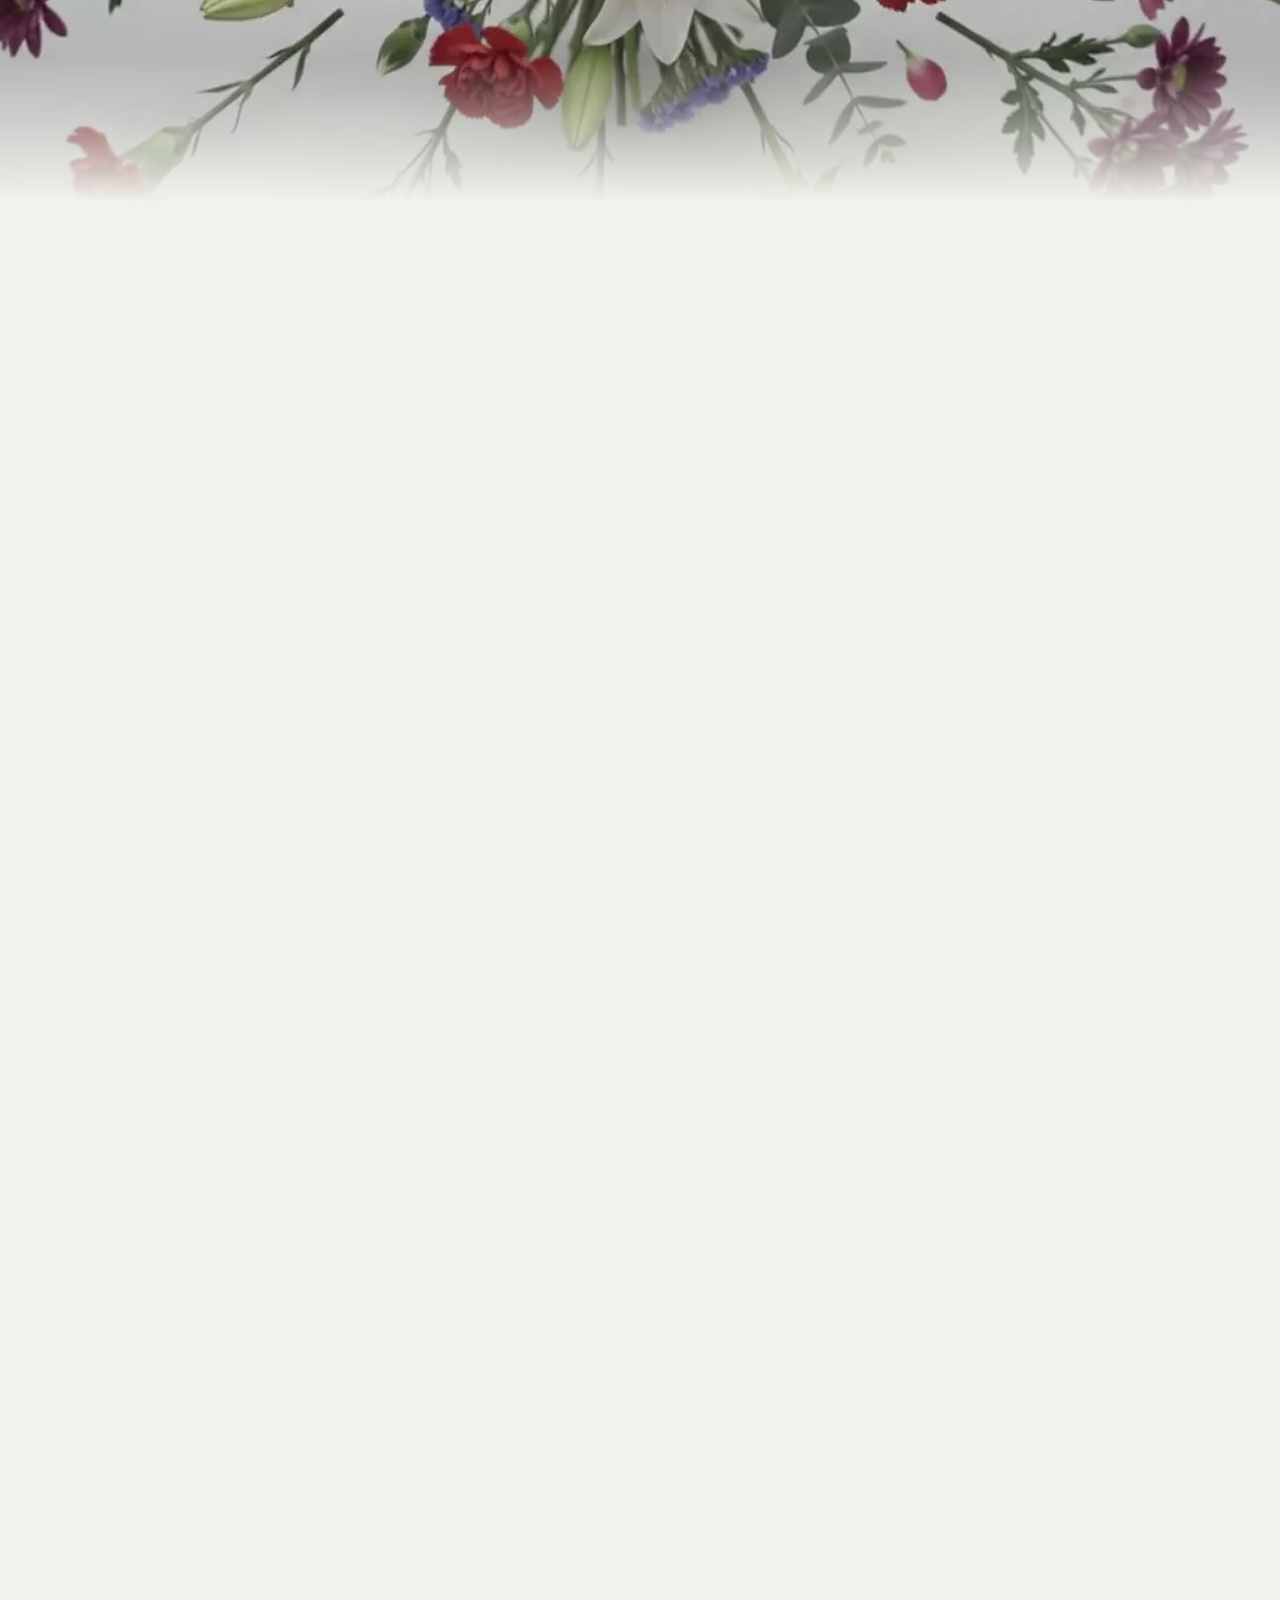
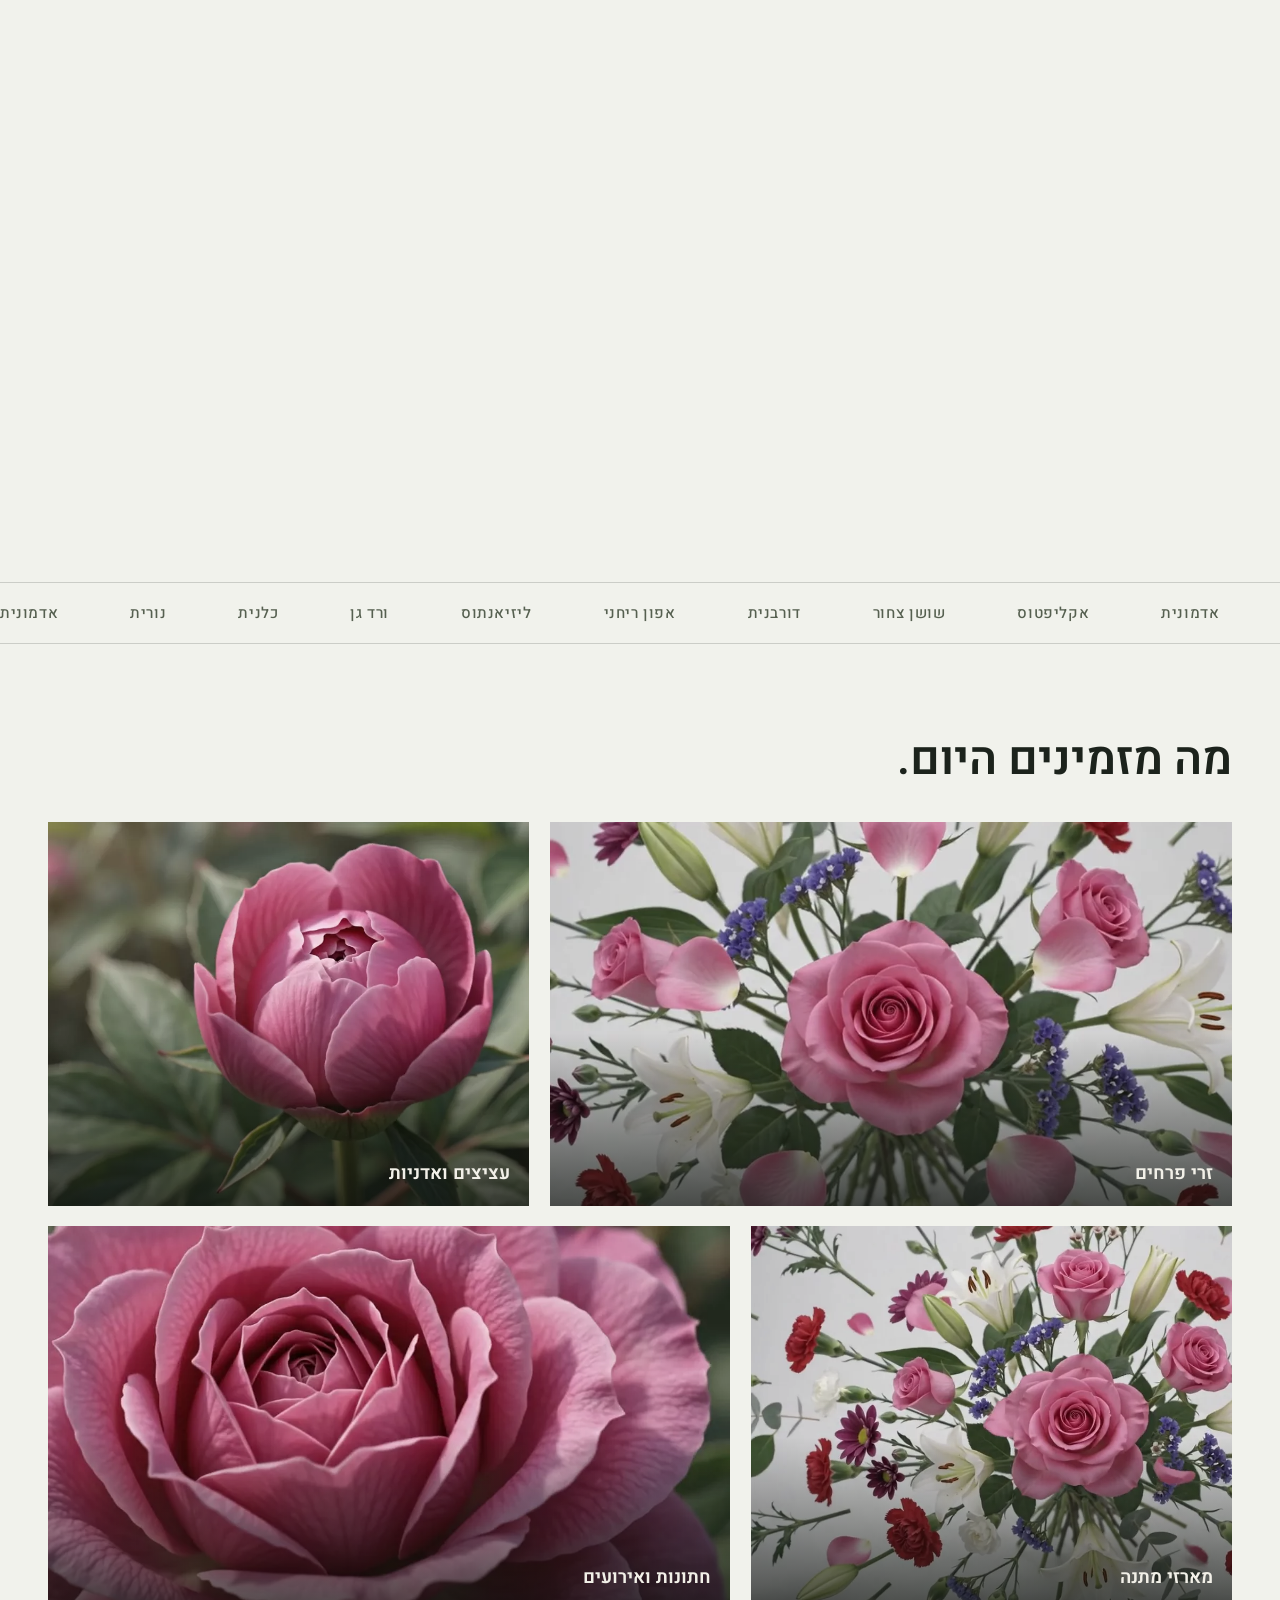
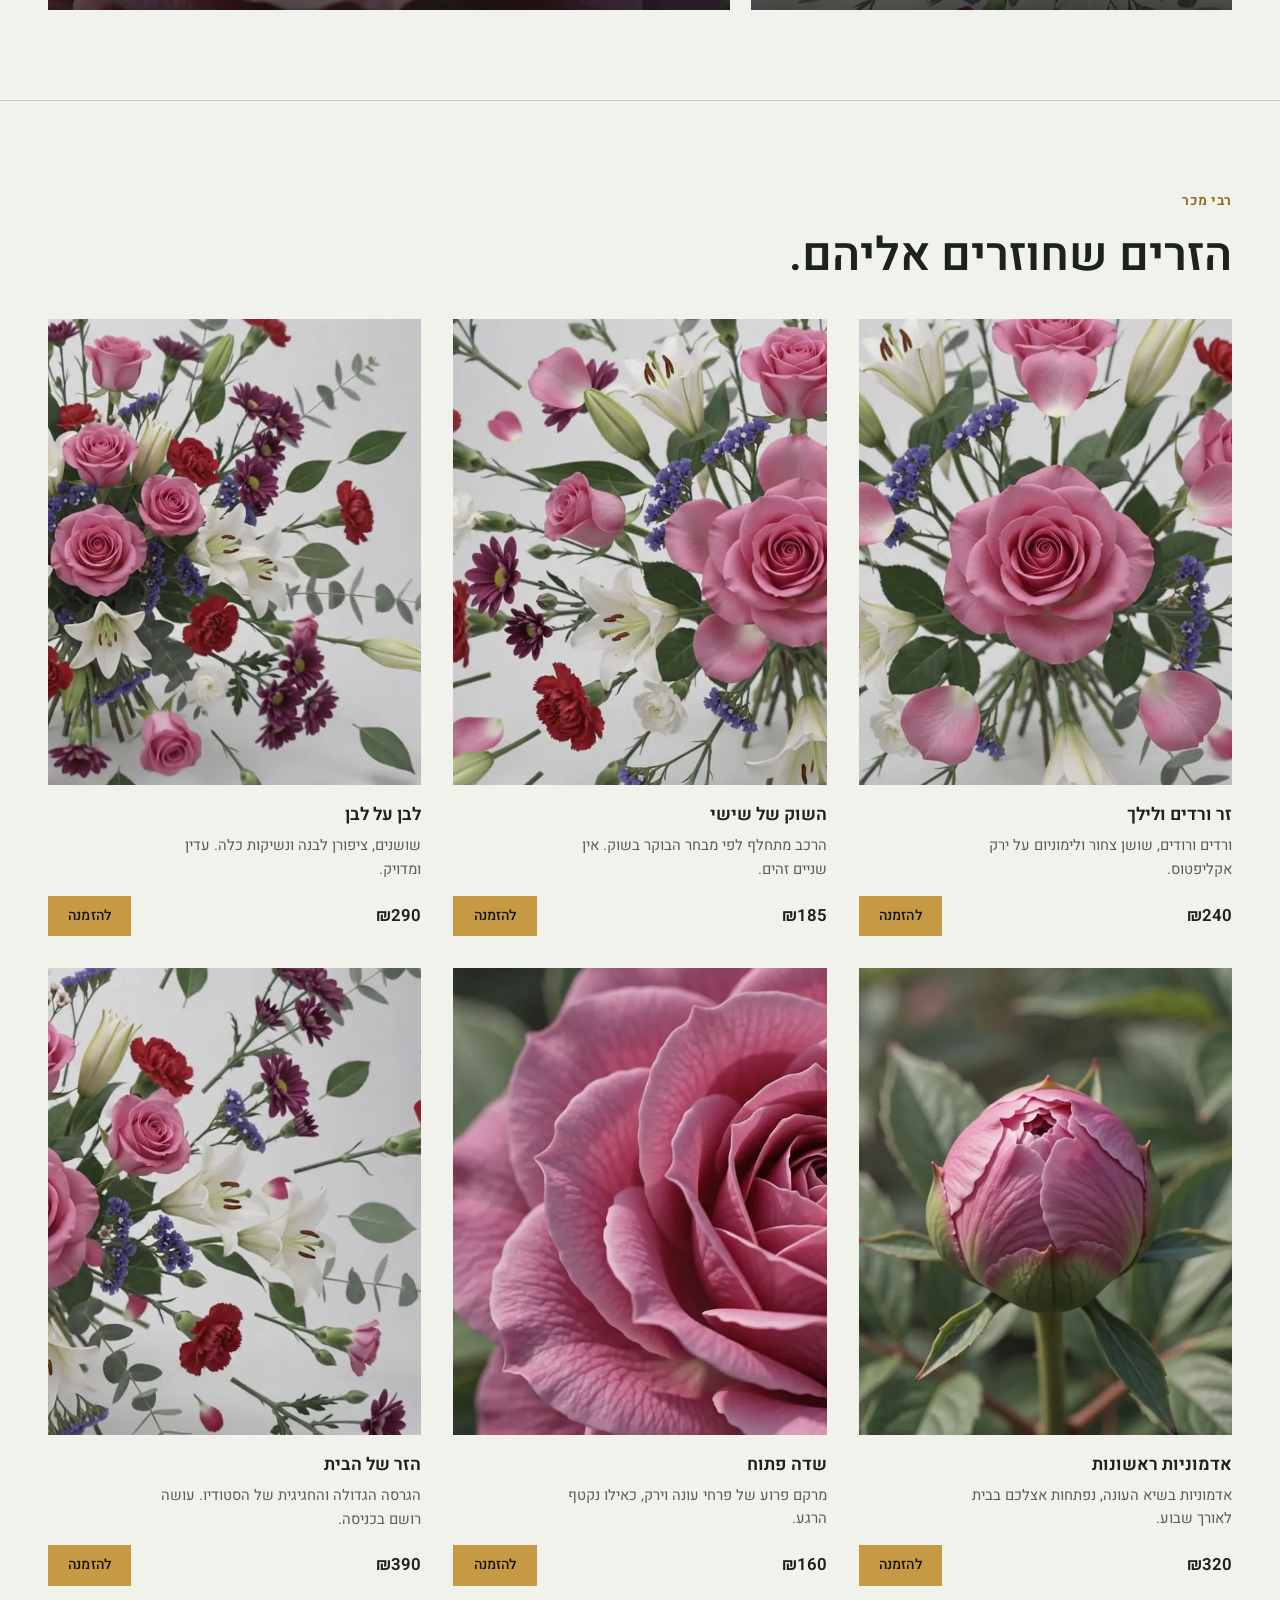
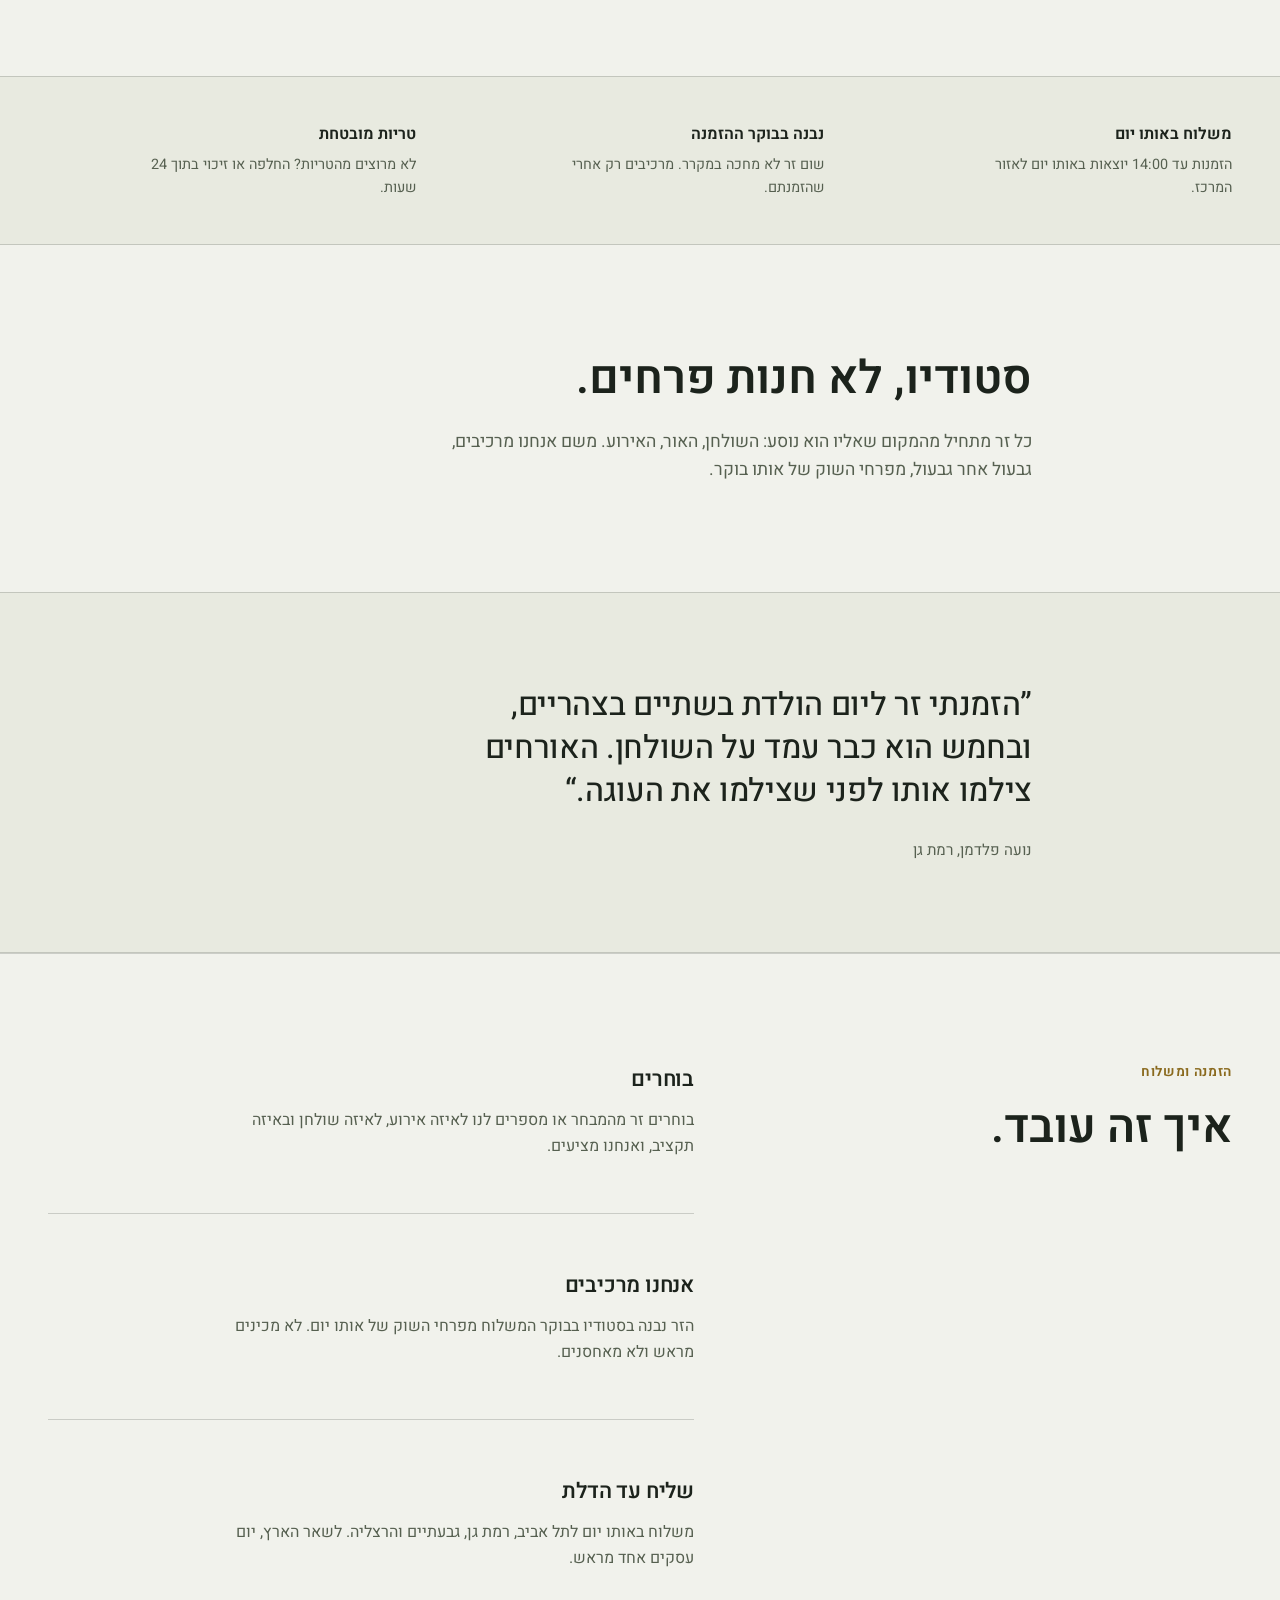
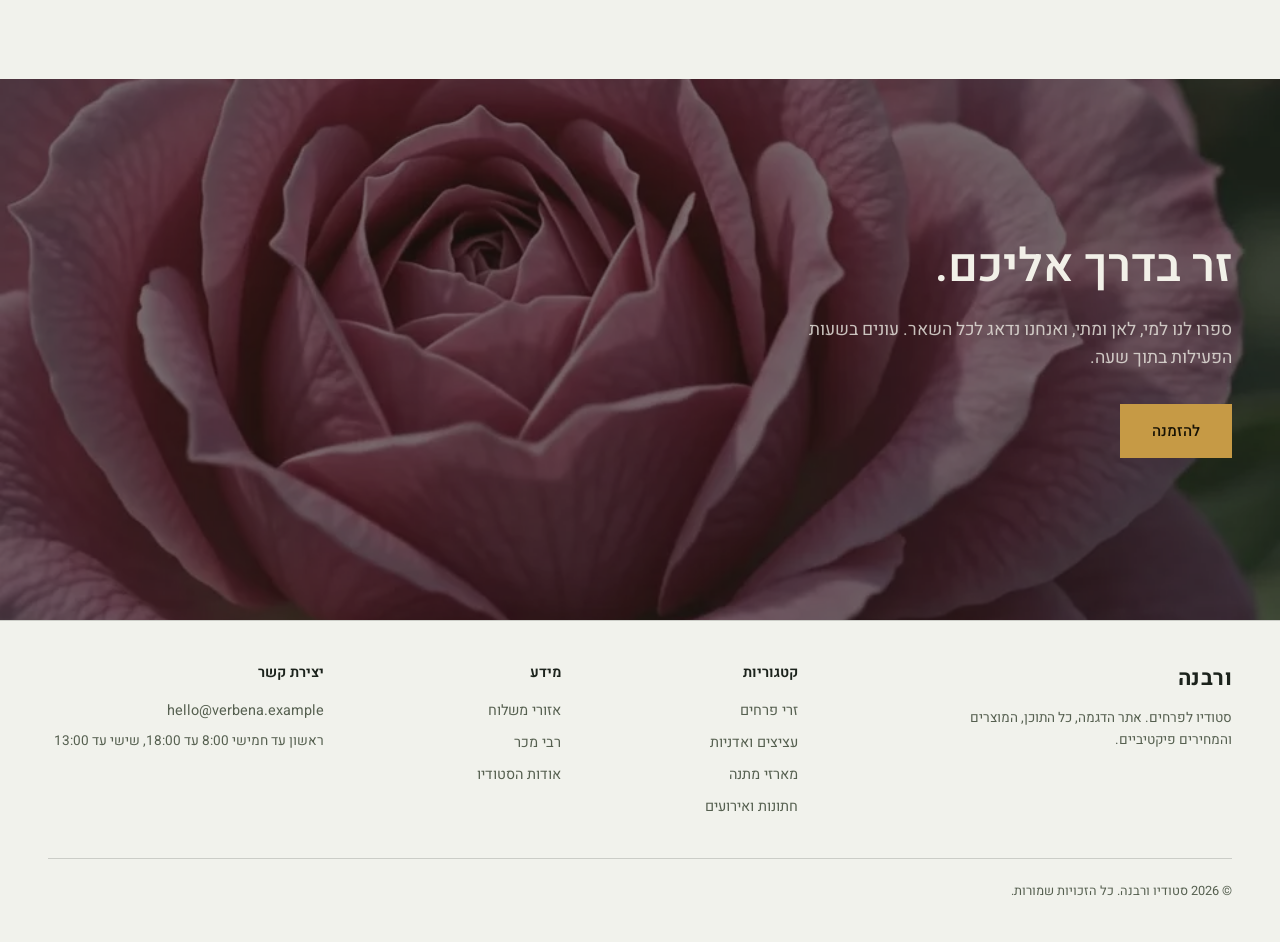
==== commit 2e328128: "Translate the site to Hebrew RTL and restructure as a flower shop Keep the video hero and the scroll" ====
--- a/index.html
+++ b/index.html
@@ -1,32 +1,33 @@
 <!doctype html>
-<html lang="en">
+<html lang="he" dir="rtl">
 <head>
   <meta charset="utf-8" />
   <meta name="viewport" content="width=device-width, initial-scale=1" />
-  <title>Vervain, Floral Atelier</title>
-  <meta name="description" content="Vervain is a floral atelier composing seasonal, sculptural arrangements for homes, hotels, and commissions." />
-  <link rel="icon" href="data:image/svg+xml,%3Csvg xmlns='http://www.w3.org/2000/svg' viewBox='0 0 32 32'%3E%3Crect width='32' height='32' fill='%230f130f'/%3E%3Ctext x='16' y='22' font-family='Georgia' font-size='18' fill='%23c69a45' text-anchor='middle'%3EV%3C/text%3E%3C/svg%3E" />
-  <link rel="preload" href="assets/fonts/Geist-Variable.woff2" as="font" type="font/woff2" crossorigin />
+  <title>ורבנה, סטודיו לפרחים</title>
+  <meta name="description" content="ורבנה הוא סטודיו לפרחים: זרים עונתיים ופיסוליים, משלוח באותו יום, עיצוב לאירועים ולבתים. כל התוכן באתר הוא הדגמה פיקטיבית." />
+  <link rel="icon" href="data:image/svg+xml,%3Csvg xmlns='http://www.w3.org/2000/svg' viewBox='0 0 32 32'%3E%3Crect width='32' height='32' fill='%230f130f'/%3E%3Ctext x='16' y='22' font-family='Georgia' font-size='18' fill='%23c69a45' text-anchor='middle'%3E%D7%95%3C/text%3E%3C/svg%3E" />
+  <link rel="preload" href="assets/fonts/heebo-hebrew-wght-normal.woff2" as="font" type="font/woff2" crossorigin />
   <link rel="stylesheet" href="css/main.css" />
 </head>
 <body>
-  <a class="skip-link" href="#work">Skip to content</a>
+  <a class="skip-link" href="#products">דילוג לתוכן</a>
 
   <header class="site-nav" id="top">
     <div class="shell nav-row">
-      <a class="wordmark" href="#top">Vervain</a>
-      <nav class="nav-links" aria-label="Primary">
-        <a href="#work">The Work</a>
-        <a href="#practice">Practice</a>
-        <a href="#process">Commissions</a>
+      <a class="wordmark" href="#top">ורבנה</a>
+      <nav class="nav-links" aria-label="ניווט ראשי">
+        <a href="#categories">קטגוריות</a>
+        <a href="#products">רבי מכר</a>
+        <a href="#about">אודות</a>
+        <a href="#delivery">משלוחים</a>
       </nav>
-      <a class="btn btn-primary btn-nav" href="#commission">Commission</a>
+      <a class="btn btn-primary btn-nav" href="#order">להזמנה</a>
     </div>
   </header>
 
   <main>
 
-    <!-- Hero: centered over full-bleed video, masked into the page background -->
+    <!-- Hero: centered content over full-bleed video, masked into the page background -->
     <section class="hero">
       <div class="hero-bg" aria-hidden="true">
         <video class="hero-video anim-fade" autoplay muted loop playsinline preload="metadata" poster="assets/flower-poster.jpg">
@@ -35,117 +36,188 @@
         </video>
       </div>
       <div class="shell hero-inner">
-        <h1 class="hero-headline anim-rise" style="--d:0">Flowers built<br />to hold a room.</h1>
-        <p class="hero-sub anim-rise" style="--d:1">Vervain is a floral atelier composing seasonal, sculptural arrangements for homes, hotels, and occasions that deserve better than bouquets.</p>
+        <h1 class="hero-headline anim-rise" style="--d:0">פרחים שמחזיקים<br />את החדר.</h1>
+        <p class="hero-sub anim-rise" style="--d:1">ורבנה הוא סטודיו לפרחים: זרים עונתיים ופיסוליים, שנבנים בבוקר ההזמנה ומגיעים עד הדלת באותו יום.</p>
         <div class="hero-cta anim-rise" style="--d:2">
-          <a class="btn btn-primary" href="#commission">Commission</a>
+          <a class="btn btn-primary" href="#order">להזמנה</a>
         </div>
       </div>
     </section>
 
     <!-- Bouquet unfolding: scroll-driven frame sequence, imagery only -->
-    <section class="unfold" aria-label="A bouquet opening as the page scrolls">
+    <section class="unfold" aria-label="זר שנפתח בזמן הגלילה">
       <div class="unfold-sticky">
         <canvas class="unfold-canvas" width="896" height="504"></canvas>
-      </div>
-    </section>
-
-    <!-- Practice: editorial vertical stack -->
-    <section class="practice" id="practice">
-      <div class="shell narrow">
-        <h2 class="section-headline reveal">A practice, not a shop.</h2>
-        <p class="lede reveal" style="--i:1">Every piece starts from the room it will live in: its light, its scale, its palette. We compose from that, stem by stem.</p>
       </div>
     </section>
 
     <!-- Seasonal varieties: single marquee -->
     <div class="marquee" aria-hidden="true">
       <div class="marquee-track">
-        <span>Peony</span><span>Ranunculus</span><span>Hellebore</span><span>Anemone</span><span>Garden Rose</span><span>Fritillaria</span><span>Sweet Pea</span><span>Delphinium</span><span>Lisianthus</span>
-        <span>Peony</span><span>Ranunculus</span><span>Hellebore</span><span>Anemone</span><span>Garden Rose</span><span>Fritillaria</span><span>Sweet Pea</span><span>Delphinium</span><span>Lisianthus</span>
+        <span>אדמונית</span><span>נורית</span><span>כלנית</span><span>ורד גן</span><span>ליזיאנתוס</span><span>אפון ריחני</span><span>דורבנית</span><span>שושן צחור</span><span>אקליפטוס</span>
+        <span>אדמונית</span><span>נורית</span><span>כלנית</span><span>ורד גן</span><span>ליזיאנתוס</span><span>אפון ריחני</span><span>דורבנית</span><span>שושן צחור</span><span>אקליפטוס</span>
       </div>
     </div>
 
-    <!-- The Work: asymmetric bento, 5 items, 5 cells -->
-    <section class="work" id="work">
+    <!-- Categories: asymmetric tile grid -->
+    <section class="cats" id="categories">
       <div class="shell">
-        <p class="eyebrow reveal">Selected work</p>
-        <h2 class="section-headline reveal" style="--i:1">Five rooms, five answers.</h2>
-        <div class="work-grid">
-          <figure class="work-cell cell-a reveal" style="--i:0">
-            <!-- TODO: real photo. Hotel lobby installation, landscape 1400x1000. -->
-            <div class="media"><img src="https://picsum.photos/seed/vervain-lobby-installation/1400/1000" width="1400" height="1000" alt="Large floral installation in a hotel lobby" loading="lazy" /></div>
-            <figcaption>A ten-day installation for a lobby renovation reveal.</figcaption>
-          </figure>
-          <figure class="work-cell cell-b reveal" style="--i:1">
-            <!-- TODO: real photo. Hellebore table piece, portrait 900x1200. -->
-            <div class="media"><img src="https://picsum.photos/seed/vervain-hellebore-table/900/1200" width="900" height="1200" alt="Low arrangement of hellebores on a dining table" loading="lazy" /></div>
-            <figcaption>Midwinter hellebores for a private dining room.</figcaption>
-          </figure>
-          <figure class="work-cell cell-c reveal" style="--i:2">
-            <!-- TODO: real photo. Single-stem study, portrait 900x1200. -->
-            <div class="media"><img src="https://picsum.photos/seed/vervain-fritillaria-stem/900/1200" width="900" height="1200" alt="Single fritillaria stem in a ceramic vessel" loading="lazy" /></div>
-            <figcaption>One fritillaria, one vessel, nothing else.</figcaption>
-          </figure>
-          <figure class="work-cell cell-d reveal" style="--i:3">
-            <!-- TODO: real photo. Ceremony arch detail, landscape 1200x900. -->
-            <div class="media"><img src="https://picsum.photos/seed/vervain-ceremony-arch/1200/900" width="1200" height="900" alt="Detail of an asymmetric ceremony arch" loading="lazy" /></div>
-            <figcaption>An off-center arch for a garden ceremony in May.</figcaption>
-          </figure>
-          <figure class="work-cell cell-e reveal" style="--i:4">
-            <!-- TODO: real photo. Weekly residence piece, landscape 1200x900. -->
-            <div class="media"><img src="https://picsum.photos/seed/vervain-residence-weekly/1200/900" width="1200" height="900" alt="Weekly arrangement on a console in a private residence" loading="lazy" /></div>
-            <figcaption>The standing weekly piece for a collector's hallway.</figcaption>
-          </figure>
-        </div>
-      </div>
-    </section>
-
-    <!-- Process: split with sticky heading and three content blocks -->
-    <section class="process" id="process">
-      <div class="shell process-grid">
-        <div class="process-head">
-          <p class="eyebrow reveal">Commissions</p>
-          <h2 class="section-headline sticky reveal" style="--i:1">How a commission runs.</h2>
-        </div>
-        <div class="process-list">
-          <article class="process-item reveal" style="--i:0">
-            <h3>Consult</h3>
-            <p>We visit the space or work from your photographs, then agree on scale, palette, and budget before anything is cut.</p>
-          </article>
-          <article class="process-item reveal" style="--i:1">
-            <h3>Compose</h3>
-            <p>The piece is built in the atelier from that week's market and our own growers. You approve a study before we finish.</p>
-          </article>
-          <article class="process-item reveal" style="--i:2">
-            <h3>Install</h3>
-            <p>We deliver, place, and light the work ourselves, and we return to strike it when the flowers are done.</p>
-          </article>
-        </div>
-      </div>
-    </section>
-
-    <!-- Quote: full-width single testimonial -->
+        <h2 class="section-headline reveal">מה מזמינים היום.</h2>
+        <div class="cats-grid">
+          <a class="cat-tile tile-a reveal" style="--i:0" href="#products">
+            <img src="assets/img/cat-bouquets.webp" width="960" height="720" alt="זר פרחים פתוח בגווני ורוד ואדום" loading="lazy" />
+            <span class="cat-name">זרי פרחים</span>
+          </a>
+          <a class="cat-tile tile-b reveal" style="--i:1" href="#products">
+            <img src="assets/img/cat-plants.webp" width="960" height="720" alt="אדמונית בגינה ירוקה" loading="lazy" />
+            <span class="cat-name">עציצים ואדניות</span>
+          </a>
+          <a class="cat-tile tile-c reveal" style="--i:2" href="#products">
+            <img src="assets/img/cat-gifts.webp" width="960" height="720" alt="פרחים לבנים וסגולים במארז" loading="lazy" />
+            <span class="cat-name">מארזי מתנה</span>
+          </a>
+          <a class="cat-tile tile-d reveal" style="--i:3" href="#products">
+            <img src="assets/img/cat-events.webp" width="960" height="720" alt="פריחה ורודה לאירוע" loading="lazy" />
+            <span class="cat-name">חתונות ואירועים</span>
+          </a>
+        </div>
+      </div>
+    </section>
+
+    <!-- Bestsellers: product grid. All products, names and prices are fictive demo content -->
+    <section class="products" id="products">
+      <div class="shell">
+        <p class="eyebrow reveal">רבי מכר</p>
+        <h2 class="section-headline reveal" style="--i:1">הזרים שחוזרים אליהם.</h2>
+        <div class="products-grid">
+          <article class="product reveal" style="--i:0">
+            <div class="product-media"><img src="assets/img/prod-1.webp" width="576" height="720" alt="זר ורדים ושושנים בגווני ורוד" loading="lazy" /></div>
+            <h3 class="product-name">זר ורדים ולילך</h3>
+            <p class="product-desc">ורדים ורודים, שושן צחור ולימוניום על ירק אקליפטוס.</p>
+            <div class="product-row">
+              <span class="product-price">&#8362;240</span>
+              <a class="btn btn-primary btn-sm" href="#order">להזמנה</a>
+            </div>
+          </article>
+          <article class="product reveal" style="--i:1">
+            <div class="product-media"><img src="assets/img/prod-2.webp" width="576" height="720" alt="זר צבעוני עם ציפורנים אדומות" loading="lazy" /></div>
+            <h3 class="product-name">השוק של שישי</h3>
+            <p class="product-desc">הרכב מתחלף לפי מבחר הבוקר בשוק. אין שניים זהים.</p>
+            <div class="product-row">
+              <span class="product-price">&#8362;185</span>
+              <a class="btn btn-primary btn-sm" href="#order">להזמנה</a>
+            </div>
+          </article>
+          <article class="product reveal" style="--i:2">
+            <div class="product-media"><img src="assets/img/prod-3.webp" width="576" height="720" alt="פרחים לבנים על רקע בהיר" loading="lazy" /></div>
+            <h3 class="product-name">לבן על לבן</h3>
+            <p class="product-desc">שושנים, ציפורן לבנה ונשיקות כלה. עדין ומדויק.</p>
+            <div class="product-row">
+              <span class="product-price">&#8362;290</span>
+              <a class="btn btn-primary btn-sm" href="#order">להזמנה</a>
+            </div>
+          </article>
+          <article class="product reveal" style="--i:3">
+            <div class="product-media"><img src="assets/img/prod-4.webp" width="576" height="720" alt="אדמונית ורודה סגורה" loading="lazy" /></div>
+            <h3 class="product-name">אדמוניות ראשונות</h3>
+            <p class="product-desc">אדמוניות בשיא העונה, נפתחות אצלכם בבית לאורך שבוע.</p>
+            <div class="product-row">
+              <span class="product-price">&#8362;320</span>
+              <a class="btn btn-primary btn-sm" href="#order">להזמנה</a>
+            </div>
+          </article>
+          <article class="product reveal" style="--i:4">
+            <div class="product-media"><img src="assets/img/prod-5.webp" width="576" height="720" alt="פריחה ורודה על רקע עלים" loading="lazy" /></div>
+            <h3 class="product-name">שדה פתוח</h3>
+            <p class="product-desc">מרקם פרוע של פרחי עונה וירק, כאילו נקטף הרגע.</p>
+            <div class="product-row">
+              <span class="product-price">&#8362;160</span>
+              <a class="btn btn-primary btn-sm" href="#order">להזמנה</a>
+            </div>
+          </article>
+          <article class="product reveal" style="--i:5">
+            <div class="product-media"><img src="assets/img/prod-6.webp" width="576" height="720" alt="זר גדול ועשיר בגווני ורוד וסגול" loading="lazy" /></div>
+            <h3 class="product-name">הזר של הבית</h3>
+            <p class="product-desc">הגרסה הגדולה והחגיגית של הסטודיו. עושה רושם בכניסה.</p>
+            <div class="product-row">
+              <span class="product-price">&#8362;390</span>
+              <a class="btn btn-primary btn-sm" href="#order">להזמנה</a>
+            </div>
+          </article>
+        </div>
+      </div>
+    </section>
+
+    <!-- USP strip -->
+    <section class="usp">
+      <div class="shell usp-row">
+        <div class="usp-item reveal" style="--i:0">
+          <h3>משלוח באותו יום</h3>
+          <p>הזמנות עד 14:00 יוצאות באותו יום לאזור המרכז.</p>
+        </div>
+        <div class="usp-item reveal" style="--i:1">
+          <h3>נבנה בבוקר ההזמנה</h3>
+          <p>שום זר לא מחכה במקרר. מרכיבים רק אחרי שהזמנתם.</p>
+        </div>
+        <div class="usp-item reveal" style="--i:2">
+          <h3>טריות מובטחת</h3>
+          <p>לא מרוצים מהטריות? החלפה או זיכוי בתוך 24 שעות.</p>
+        </div>
+      </div>
+    </section>
+
+    <!-- About: editorial stack -->
+    <section class="practice" id="about">
+      <div class="shell narrow">
+        <h2 class="section-headline reveal">סטודיו, לא חנות פרחים.</h2>
+        <p class="lede reveal" style="--i:1">כל זר מתחיל מהמקום שאליו הוא נוסע: השולחן, האור, האירוע. משם אנחנו מרכיבים, גבעול אחר גבעול, מפרחי השוק של אותו בוקר.</p>
+      </div>
+    </section>
+
+    <!-- Quote: full-width single testimonial (fictive) -->
     <section class="quote-band">
       <div class="shell narrow">
         <blockquote class="reveal">
-          <p>&ldquo;Vervain treated our lobby like a stage set. Guests photograph the flowers before they photograph the bar.&rdquo;</p>
-          <cite>Astrid Meiner, Events Director, H&ocirc;tel Sereine</cite>
+          <p>&rdquo;הזמנתי זר ליום הולדת בשתיים בצהריים, ובחמש הוא כבר עמד על השולחן. האורחים צילמו אותו לפני שצילמו את העוגה.&ldquo;</p>
+          <cite>נועה פלדמן, רמת גן</cite>
         </blockquote>
       </div>
     </section>
 
+    <!-- Ordering and delivery -->
+    <section class="process" id="delivery">
+      <div class="shell process-grid">
+        <div class="process-head">
+          <p class="eyebrow reveal">הזמנה ומשלוח</p>
+          <h2 class="section-headline sticky reveal" style="--i:1">איך זה עובד.</h2>
+        </div>
+        <div class="process-list">
+          <article class="process-item reveal" style="--i:0">
+            <h3>בוחרים</h3>
+            <p>בוחרים זר מהמבחר או מספרים לנו לאיזה אירוע, לאיזה שולחן ובאיזה תקציב, ואנחנו מציעים.</p>
+          </article>
+          <article class="process-item reveal" style="--i:1">
+            <h3>אנחנו מרכיבים</h3>
+            <p>הזר נבנה בסטודיו בבוקר המשלוח מפרחי השוק של אותו יום. לא מכינים מראש ולא מאחסנים.</p>
+          </article>
+          <article class="process-item reveal" style="--i:2">
+            <h3>שליח עד הדלת</h3>
+            <p>משלוח באותו יום לתל אביב, רמת גן, גבעתיים והרצליה. לשאר הארץ, יום עסקים אחד מראש.</p>
+          </article>
+        </div>
+      </div>
+    </section>
+
     <!-- Closing: full-bleed image with scrim -->
-    <section class="closing" id="commission">
+    <section class="closing" id="order">
       <figure class="closing-media" aria-hidden="true">
-        <!-- TODO: real photo. Atelier workbench, wide 1920x1080. -->
-        <img src="https://picsum.photos/seed/vervain-atelier-bench/1920/1080" width="1920" height="1080" alt="" loading="lazy" />
+        <img src="assets/img/cat-events.webp" width="960" height="720" alt="" loading="lazy" />
       </figure>
       <div class="shell closing-copy">
-        <h2 class="section-headline reveal">Bring us a room.</h2>
-        <p class="lede reveal" style="--i:1">Tell us where the piece will stand and when it needs to be there. We answer within two working days.</p>
+        <h2 class="section-headline reveal">זר בדרך אליכם.</h2>
+        <p class="lede reveal" style="--i:1">ספרו לנו למי, לאן ומתי, ואנחנו נדאג לכל השאר. עונים בשעות הפעילות בתוך שעה.</p>
         <div class="reveal" style="--i:2">
-          <a class="btn btn-primary" href="mailto:studio@vervain.example">Commission</a>
+          <a class="btn btn-primary" href="mailto:hello@verbena.example">להזמנה</a>
         </div>
       </div>
     </section>
@@ -153,15 +225,30 @@
   </main>
 
   <footer class="site-footer">
-    <div class="shell footer-row">
-      <a class="wordmark" href="#top">Vervain</a>
-      <nav class="footer-links" aria-label="Footer">
-        <a href="#work">The Work</a>
-        <a href="#practice">Practice</a>
-        <a href="#process">Commissions</a>
-        <a href="mailto:studio@vervain.example">studio@vervain.example</a>
+    <div class="shell footer-grid">
+      <div class="footer-brand">
+        <a class="wordmark" href="#top">ורבנה</a>
+        <p class="footer-note">סטודיו לפרחים. אתר הדגמה, כל התוכן, המוצרים והמחירים פיקטיביים.</p>
+      </div>
+      <nav class="footer-col" aria-label="קטגוריות">
+        <h3>קטגוריות</h3>
+        <a href="#categories">זרי פרחים</a>
+        <a href="#categories">עציצים ואדניות</a>
+        <a href="#categories">מארזי מתנה</a>
+        <a href="#categories">חתונות ואירועים</a>
       </nav>
-      <p class="small-print">&copy; 2026 Vervain Atelier. All rights reserved.</p>
+      <nav class="footer-col" aria-label="מידע">
+        <h3>מידע</h3>
+        <a href="#delivery">אזורי משלוח</a>
+        <a href="#products">רבי מכר</a>
+        <a href="#about">אודות הסטודיו</a>
+      </nav>
+      <div class="footer-col">
+        <h3>יצירת קשר</h3>
+        <a href="mailto:hello@verbena.example">hello@verbena.example</a>
+        <p class="footer-note">ראשון עד חמישי 8:00 עד 18:00, שישי עד 13:00</p>
+      </div>
+      <p class="small-print">&copy; 2026 סטודיו ורבנה. כל הזכויות שמורות.</p>
     </div>
   </footer>
 
--- a/css/main.css
+++ b/css/main.css
@@ -2,6 +2,20 @@
    Palette family: Forest (deep green + bone + single amber accent).
    Shape system: radius 0 everywhere. Theme: auto via prefers-color-scheme. */
 
+@font-face {
+  font-family: "Heebo";
+  src: url("../assets/fonts/heebo-hebrew-wght-normal.woff2") format("woff2");
+  font-weight: 100 900;
+  font-display: swap;
+  unicode-range: U+0590-05FF, U+200C-2010, U+20AA, U+25CC, U+FB1D-FB4F;
+}
+@font-face {
+  font-family: "Heebo";
+  src: url("../assets/fonts/heebo-latin-wght-normal.woff2") format("woff2");
+  font-weight: 100 900;
+  font-display: swap;
+  unicode-range: U+0000-00FF, U+0131, U+0152-0153, U+02BB-02BC, U+02C6, U+02DA, U+02DC, U+2000-206F, U+2074, U+20AC, U+2122, U+2191, U+2193, U+2212, U+2215, U+FEFF, U+FFFD;
+}
 @font-face {
   font-family: "Geist";
   src: url("../assets/fonts/Geist-Variable.woff2") format("woff2");
@@ -34,7 +48,7 @@
   --hero-text: #f2f0e8;
   --hero-muted: rgba(233, 231, 223, 0.85);
 
-  --font-sans: "Geist", "Helvetica Neue", Arial, sans-serif;
+  --font-sans: "Heebo", "Geist", "Helvetica Neue", Arial, sans-serif;
   --font-mono: "Geist Mono", "SFMono-Regular", Consolas, monospace;
   --shell: 1280px;
   --nav-h: 68px;
@@ -91,15 +105,15 @@
 .shell.narrow { max-width: 880px; }
 
 .skip-link {
-  position: absolute;
-  left: -999px;
-  top: 0;
+  position: fixed;
+  top: -100%;
+  inset-inline-start: 0;
   background: var(--btn-bg);
   color: var(--btn-ink);
   padding: 0.6rem 1rem;
   z-index: 100;
 }
-.skip-link:focus { left: 0; }
+.skip-link:focus { top: 0; }
 
 :focus-visible {
   outline: 2px solid var(--accent);
@@ -151,17 +165,16 @@
 }
 
 .wordmark {
-  font-weight: 620;
-  font-size: 1.2rem;
-  letter-spacing: 0.06em;
-  text-transform: uppercase;
+  font-weight: 700;
+  font-size: 1.35rem;
+  letter-spacing: 0.02em;
   text-decoration: none;
 }
 
 .nav-links {
   display: flex;
   gap: 2rem;
-  margin-left: auto;
+  margin-inline-start: auto;
 }
 .nav-links a {
   text-decoration: none;
@@ -227,9 +240,8 @@
 
 .hero-headline {
   font-size: clamp(2.6rem, 6vw, 4.6rem);
-  line-height: 1.02;
-  letter-spacing: -0.03em;
-  font-weight: 560;
+  line-height: 1.08;
+  font-weight: 600;
   text-wrap: balance;
 }
 
@@ -244,7 +256,6 @@
 .hero-cta { margin-top: 2.2rem; }
 
 /* Duotone-leaning treatment so any imagery sits inside the palette */
-.work-cell .media::after,
 .closing-media::before {
   content: "";
   position: absolute;
@@ -253,7 +264,6 @@
   pointer-events: none;
 }
 .hero-video,
-.work-cell img,
 .closing-media img {
   filter: saturate(0.72) contrast(1.04);
 }
@@ -277,7 +287,6 @@
   display: block;
   width: 100%;
   height: 100%;
-  object-fit: cover;
   filter: saturate(0.72) contrast(1.04);
 }
 
@@ -303,9 +312,8 @@
 
 .section-headline {
   font-size: clamp(1.9rem, 3.6vw, 2.9rem);
-  line-height: 1.08;
-  letter-spacing: -0.02em;
-  font-weight: 560;
+  line-height: 1.14;
+  font-weight: 600;
   text-wrap: balance;
 }
 
@@ -317,14 +325,170 @@
 }
 
 .eyebrow {
-  font-family: var(--font-mono);
-  font-size: 0.72rem;
-  text-transform: uppercase;
-  letter-spacing: 0.18em;
+  font-size: 0.85rem;
+  font-weight: 640;
+  letter-spacing: 0.05em;
   color: var(--accent);
   margin-bottom: 1.1rem;
 }
 
+/* ---------- Categories ---------- */
+
+.cats { padding-block: clamp(4.5rem, 10vh, 7rem); }
+
+.cats-grid {
+  margin-top: clamp(2rem, 4vh, 3rem);
+  display: grid;
+  grid-template-columns: repeat(12, 1fr);
+  gap: clamp(0.9rem, 1.6vw, 1.4rem);
+}
+
+.cat-tile {
+  position: relative;
+  display: block;
+  overflow: hidden;
+  text-decoration: none;
+  background: var(--bg-2);
+}
+.tile-a, .tile-d { grid-column: span 7; }
+.tile-b, .tile-c { grid-column: span 5; }
+
+.cat-tile img {
+  width: 100%;
+  height: 100%;
+  object-fit: cover;
+  aspect-ratio: 16 / 9;
+  filter: saturate(0.72) contrast(1.04);
+  transition: transform 0.6s cubic-bezier(0.16, 1, 0.3, 1);
+}
+.cat-tile:hover img { transform: scale(1.03); }
+
+.cat-tile::after {
+  content: "";
+  position: absolute;
+  inset: 0;
+  background: linear-gradient(to top, rgba(11, 15, 11, 0.68), transparent 45%);
+  pointer-events: none;
+}
+
+.cat-name {
+  position: absolute;
+  z-index: 1;
+  bottom: 1.1rem;
+  inset-inline-start: 1.2rem;
+  color: #f2f0e8;
+  font-size: 1.15rem;
+  font-weight: 640;
+}
+
+@media (max-width: 899px) {
+  .cats-grid { grid-template-columns: 1fr; }
+  .cat-tile { grid-column: auto; }
+}
+
+@media (prefers-reduced-motion: reduce) {
+  .cat-tile img { transition: none; }
+  .cat-tile:hover img { transform: none; }
+}
+
+/* ---------- Products ---------- */
+
+.products {
+  border-top: 1px solid var(--line);
+  padding-block: clamp(4.5rem, 10vh, 7rem);
+}
+
+.products-grid {
+  margin-top: clamp(2rem, 4vh, 3rem);
+  display: grid;
+  grid-template-columns: repeat(3, 1fr);
+  gap: clamp(1.4rem, 2.5vw, 2.2rem);
+}
+
+.product-media {
+  overflow: hidden;
+  background: var(--bg-2);
+}
+.product-media img {
+  width: 100%;
+  height: 100%;
+  object-fit: cover;
+  aspect-ratio: 4 / 5;
+  filter: saturate(0.72) contrast(1.04);
+  transition: transform 0.6s cubic-bezier(0.16, 1, 0.3, 1);
+}
+.product:hover .product-media img { transform: scale(1.03); }
+
+.product-name {
+  margin-top: 1rem;
+  font-size: 1.1rem;
+  font-weight: 640;
+}
+
+.product-desc {
+  margin-top: 0.3rem;
+  font-size: 0.92rem;
+  color: var(--muted);
+  max-width: 34ch;
+}
+
+.product-row {
+  margin-top: 0.9rem;
+  display: flex;
+  align-items: center;
+  justify-content: space-between;
+  gap: 1rem;
+}
+
+.product-price {
+  font-size: 1.05rem;
+  font-weight: 640;
+  font-variant-numeric: tabular-nums;
+}
+
+.btn-sm { padding: 0.5rem 1.2rem; font-size: 0.88rem; }
+
+@media (max-width: 899px) {
+  .products-grid { grid-template-columns: 1fr 1fr; }
+}
+@media (max-width: 599px) {
+  .products-grid { grid-template-columns: 1fr; }
+}
+
+@media (prefers-reduced-motion: reduce) {
+  .product-media img { transition: none; }
+  .product:hover .product-media img { transform: none; }
+}
+
+/* ---------- USP strip ---------- */
+
+.usp {
+  border-block: 1px solid var(--line);
+  background: var(--bg-2);
+}
+
+.usp-row {
+  display: grid;
+  grid-template-columns: repeat(3, 1fr);
+  gap: 2.5rem;
+  padding-block: 2.8rem;
+}
+
+.usp-item h3 {
+  font-size: 1rem;
+  font-weight: 640;
+}
+.usp-item p {
+  margin-top: 0.35rem;
+  font-size: 0.9rem;
+  color: var(--muted);
+  max-width: 34ch;
+}
+
+@media (max-width: 899px) {
+  .usp-row { grid-template-columns: 1fr; gap: 1.6rem; }
+}
+
 /* ---------- Practice ---------- */
 
 .practice {
@@ -334,6 +498,7 @@
 /* ---------- Marquee (one per page) ---------- */
 
 .marquee {
+  direction: ltr;
   overflow: hidden;
   border-block: 1px solid var(--line);
   padding-block: 1.1rem;
@@ -343,10 +508,9 @@
   display: flex;
   gap: 4.5rem;
   width: max-content;
-  font-family: var(--font-mono);
-  font-size: 0.85rem;
-  letter-spacing: 0.12em;
-  text-transform: uppercase;
+  font-size: 0.95rem;
+  font-weight: 500;
+  letter-spacing: 0.04em;
   color: var(--muted);
   animation: marquee 36s linear infinite;
 }
@@ -357,64 +521,6 @@
 
 @media (prefers-reduced-motion: reduce) {
   .marquee-track { animation: none; }
-}
-
-/* ---------- The Work: asymmetric bento, 5 cells ---------- */
-
-.work {
-  padding-block: clamp(5rem, 12vh, 8rem);
-}
-
-.work-grid {
-  margin-top: clamp(2.5rem, 5vh, 4rem);
-  display: grid;
-  grid-template-columns: repeat(12, 1fr);
-  gap: clamp(0.9rem, 1.6vw, 1.4rem);
-}
-
-.work-cell .media {
-  position: relative;
-  overflow: hidden;
-  background: var(--bg-2);
-}
-.work-cell img {
-  width: 100%;
-  height: 100%;
-  object-fit: cover;
-  transition: transform 0.6s cubic-bezier(0.16, 1, 0.3, 1);
-}
-.work-cell:hover img { transform: scale(1.03); }
-@media (prefers-reduced-motion: reduce) {
-  .work-cell img { transition: none; }
-  .work-cell:hover img { transform: none; }
-}
-
-.work-cell {
-  display: flex;
-  flex-direction: column;
-}
-.work-cell .media { flex: 1; }
-.work-cell figcaption {
-  font-size: 0.88rem;
-  color: var(--muted);
-  padding: 0.8rem 0 0;
-}
-
-/* Row 1: wide + tall. Row 2: tall + wide + wide */
-.cell-a { grid-column: span 8; }
-.cell-b { grid-column: span 4; }
-.cell-c { grid-column: span 4; }
-.cell-d { grid-column: span 4; }
-.cell-e { grid-column: span 4; }
-
-.cell-a .media { aspect-ratio: 7 / 5; }
-.cell-b .media, .cell-c .media { aspect-ratio: 3 / 4; }
-.cell-d .media, .cell-e .media { aspect-ratio: 4 / 3; }
-
-@media (max-width: 899px) {
-  .work-grid { grid-template-columns: 1fr; }
-  .work-cell { grid-column: auto; }
-  .work-cell .media { aspect-ratio: 4 / 3; }
 }
 
 /* ---------- Process ---------- */
@@ -536,27 +642,45 @@
   gap: 1.5rem 2.5rem;
 }
 
-.footer-links {
-  display: flex;
-  flex-wrap: wrap;
-  gap: 1.8rem;
-  margin-left: auto;
-}
-.footer-links a {
+.footer-grid {
+  display: grid;
+  grid-template-columns: 2fr 1fr 1fr 1.4fr;
+  gap: 2.5rem;
+}
+
+.footer-brand .wordmark { display: inline-block; margin-bottom: 0.8rem; }
+
+.footer-note {
+  font-size: 0.85rem;
+  color: var(--muted);
+  max-width: 34ch;
+}
+
+.footer-col { display: flex; flex-direction: column; gap: 0.55rem; }
+.footer-col h3 {
+  font-size: 0.9rem;
+  font-weight: 640;
+  margin-bottom: 0.4rem;
+}
+.footer-col a {
   text-decoration: none;
   font-size: 0.9rem;
   color: var(--muted);
-}
-.footer-links a:hover { color: var(--text); }
+  width: fit-content;
+}
+.footer-col a:hover { color: var(--text); }
 
 .small-print {
-  width: 100%;
+  grid-column: 1 / -1;
+  border-top: 1px solid var(--line);
+  padding-top: 1.4rem;
   font-size: 0.8rem;
   color: var(--muted);
 }
 
-@media (max-width: 767px) {
-  .footer-links { margin-left: 0; }
+@media (max-width: 899px) {
+  .footer-grid { grid-template-columns: 1fr 1fr; }
+  .footer-brand { grid-column: 1 / -1; }
 }
 
 /* ---------- Motion ---------- */
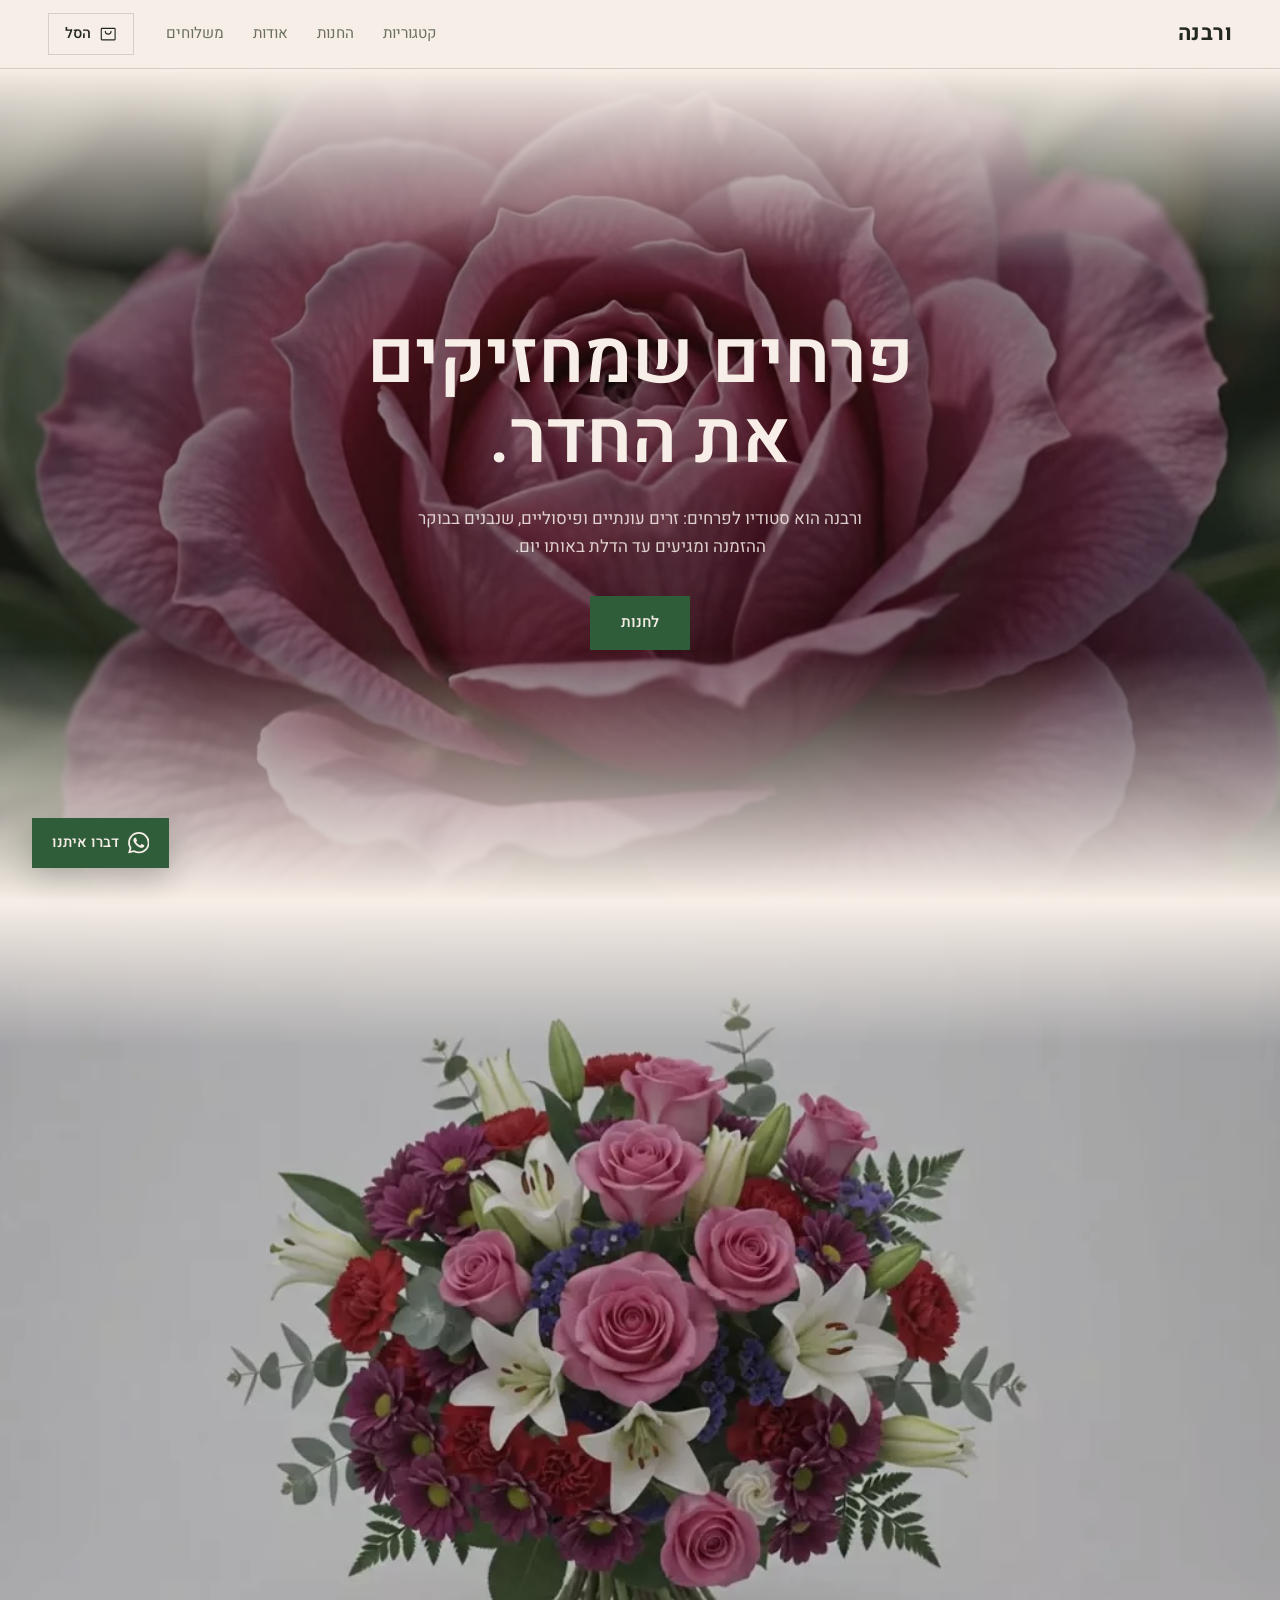
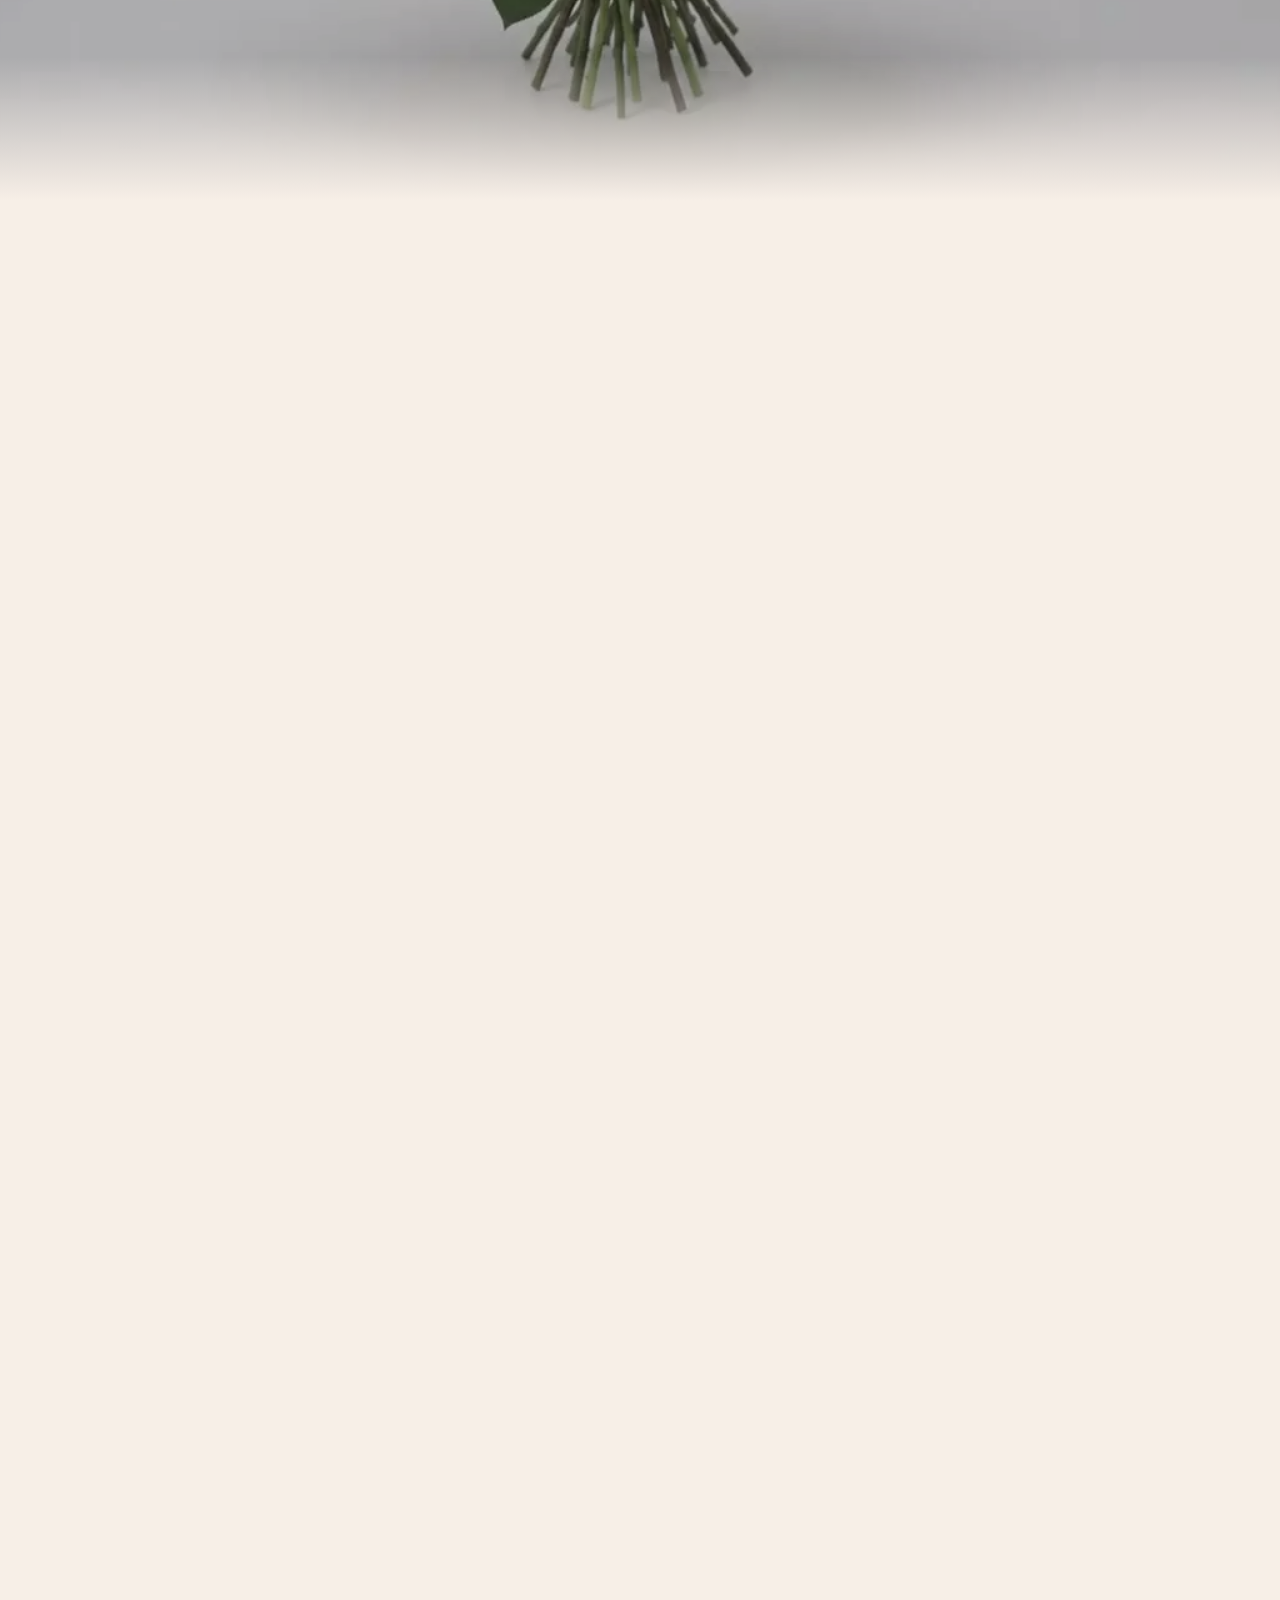
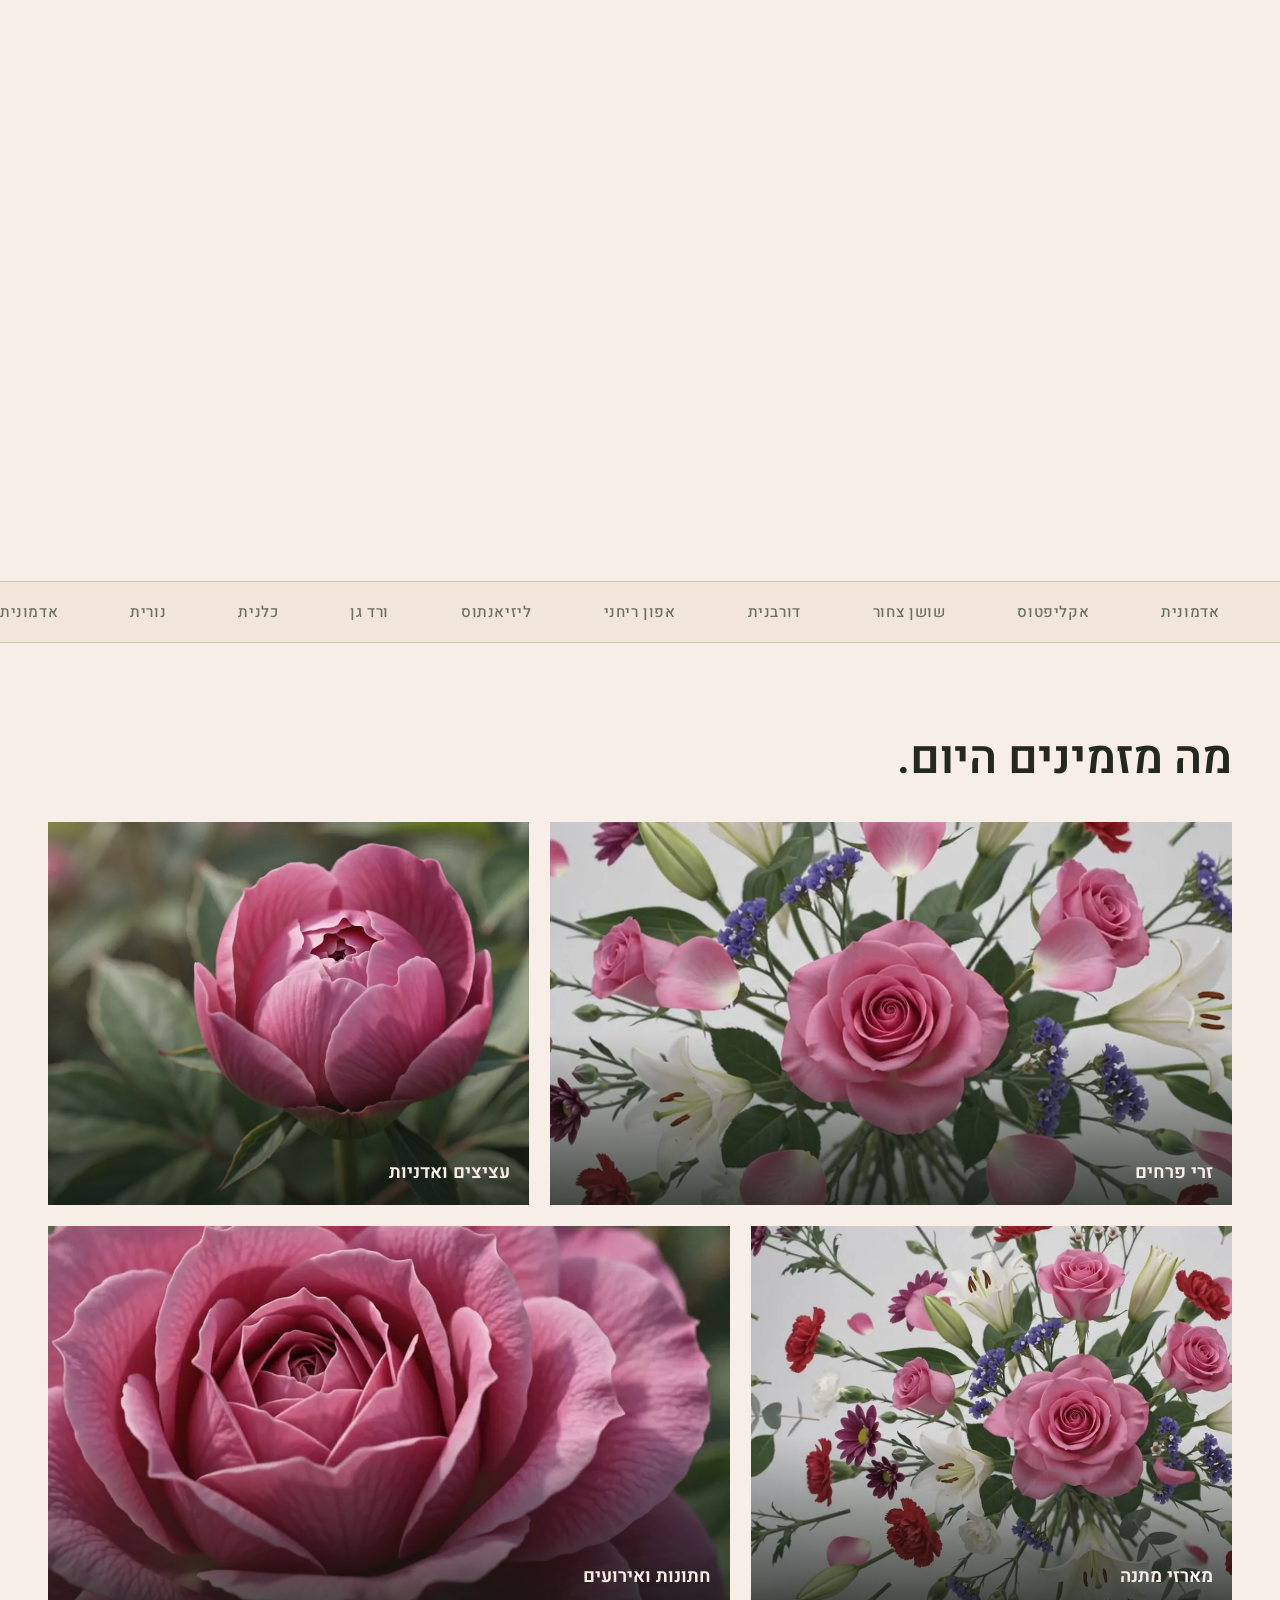
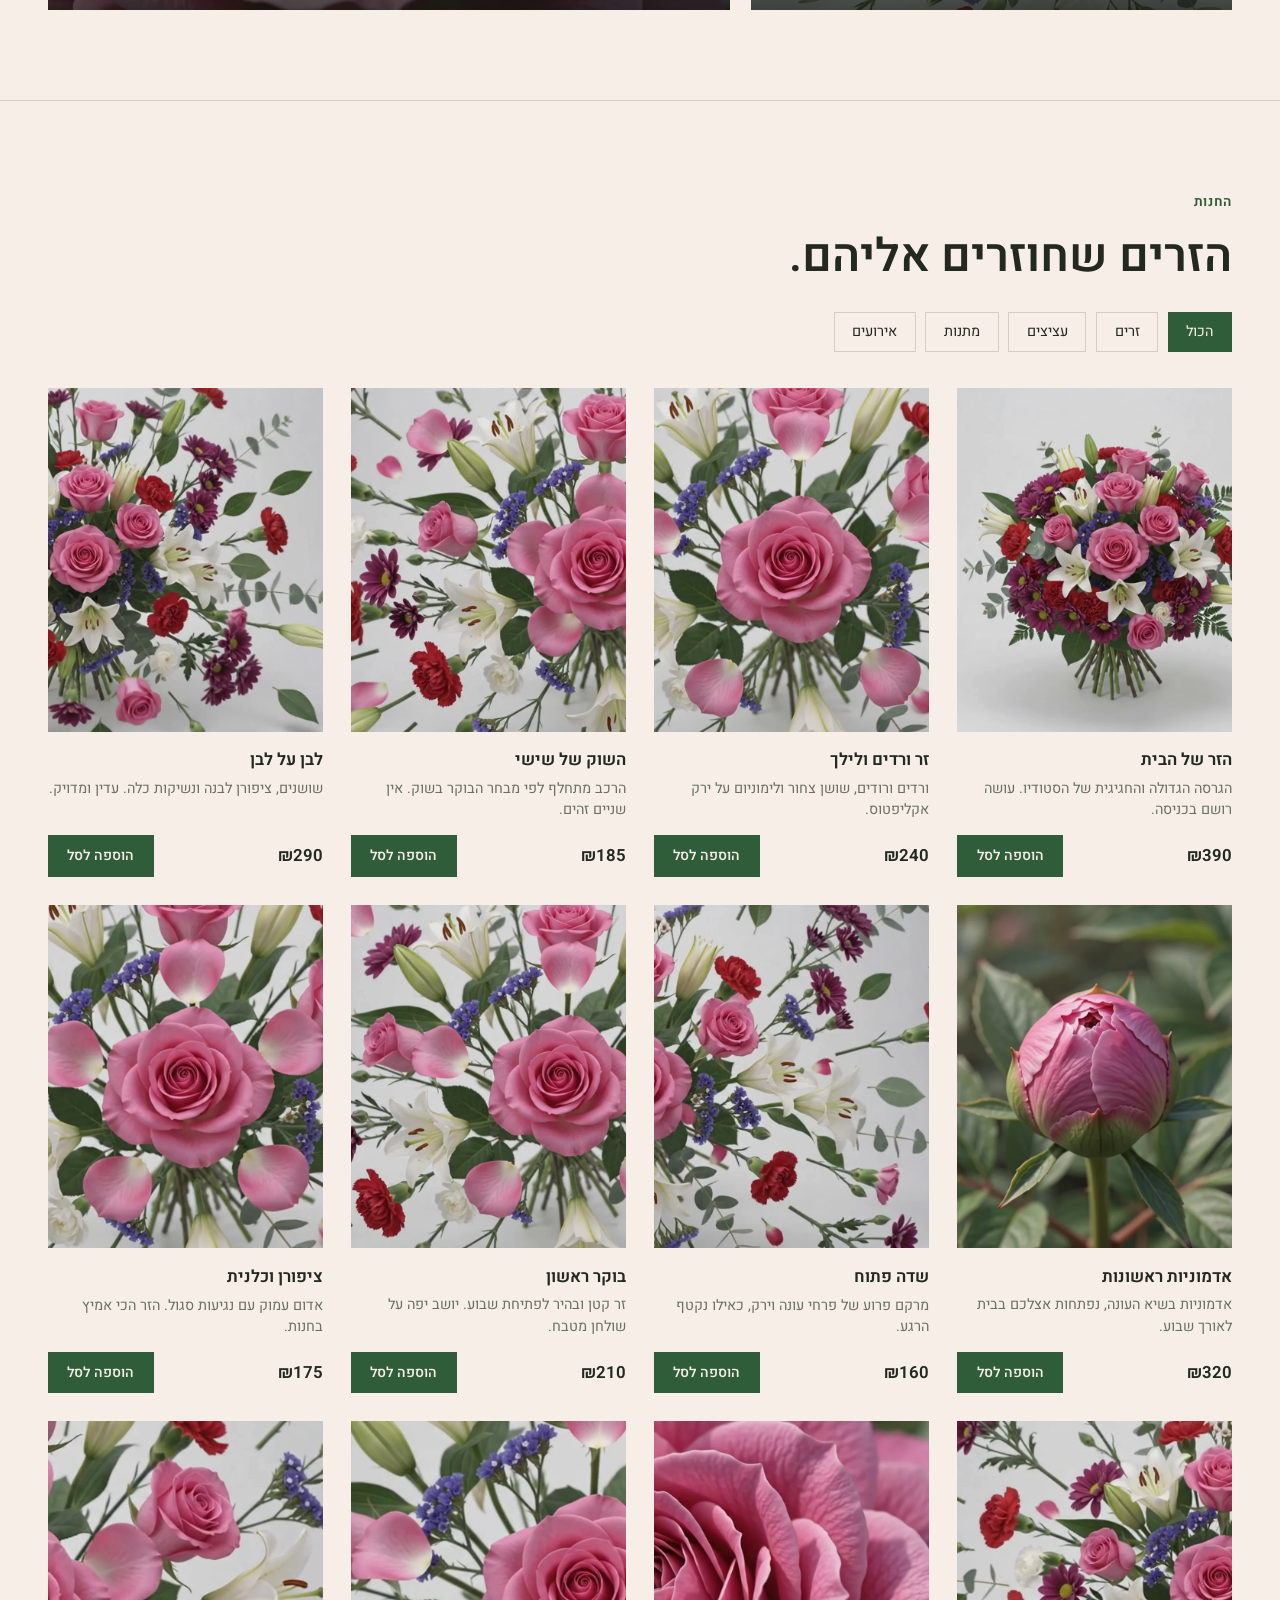
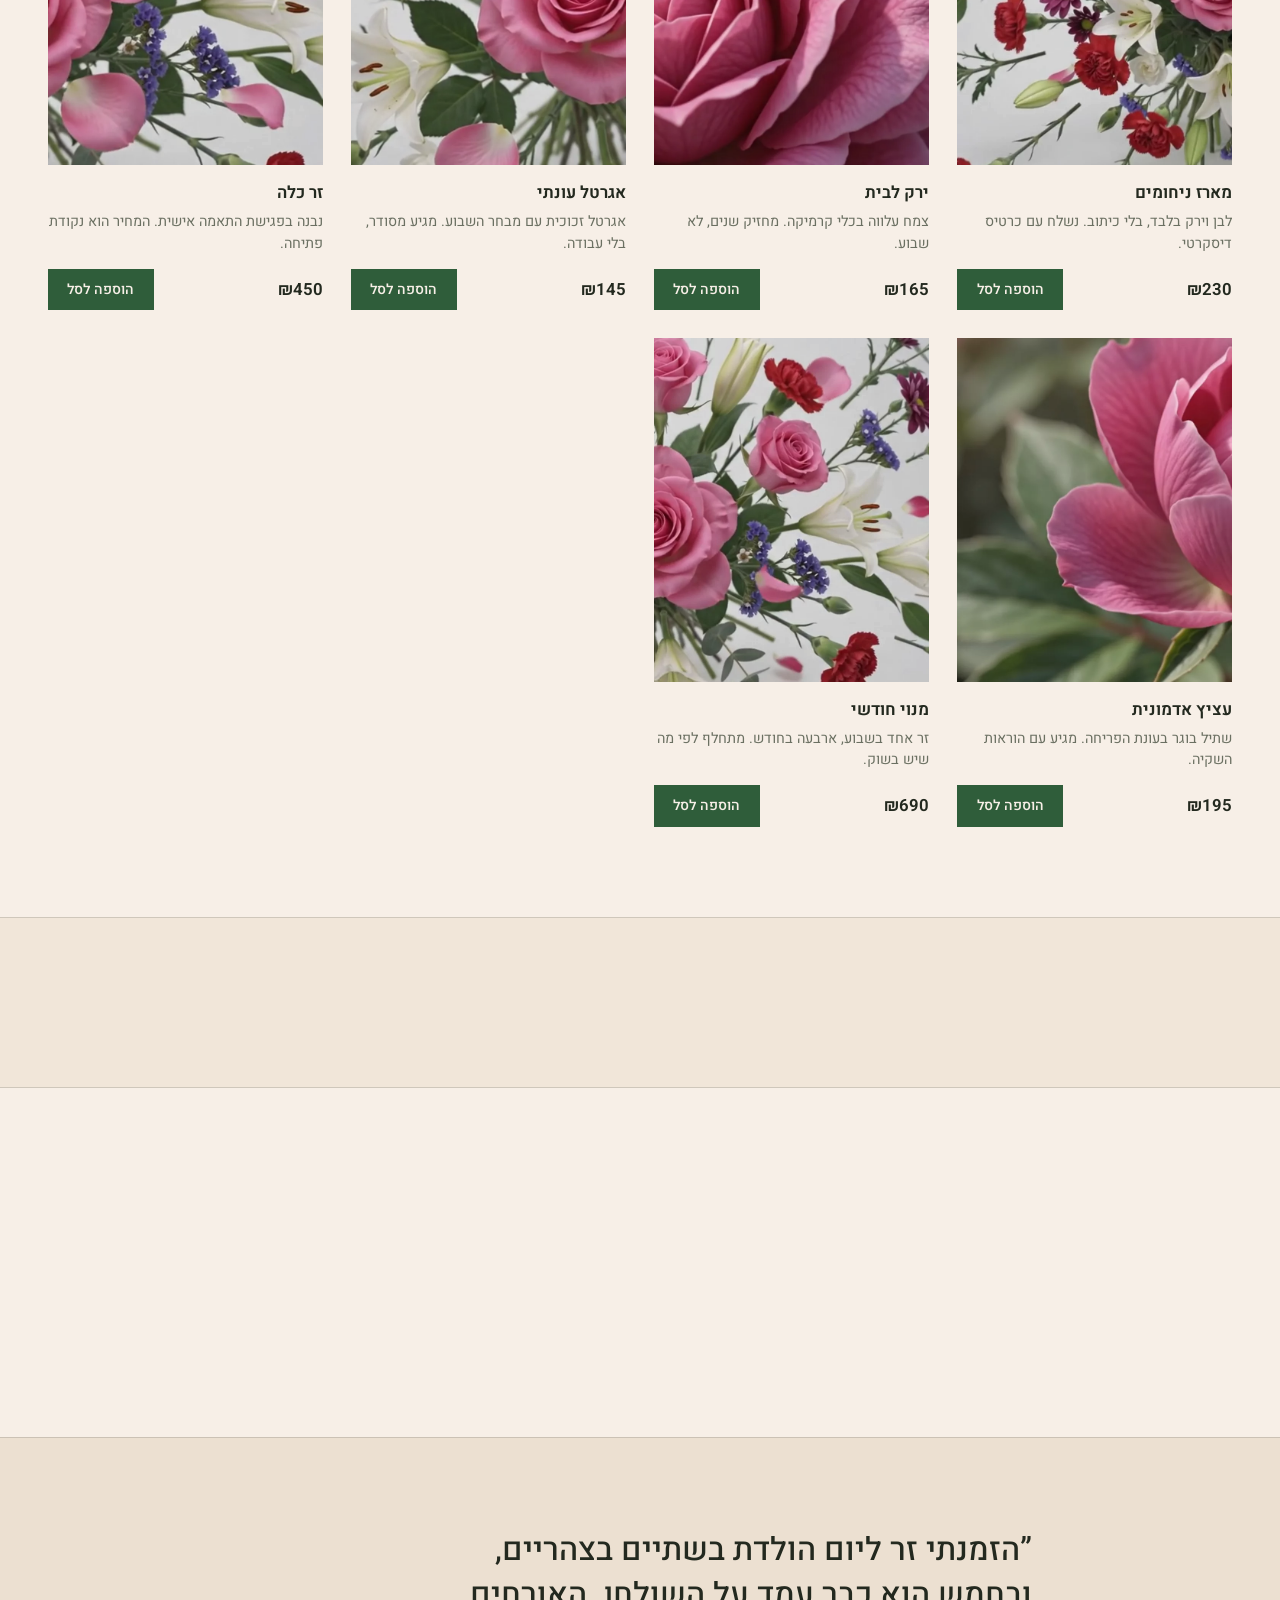
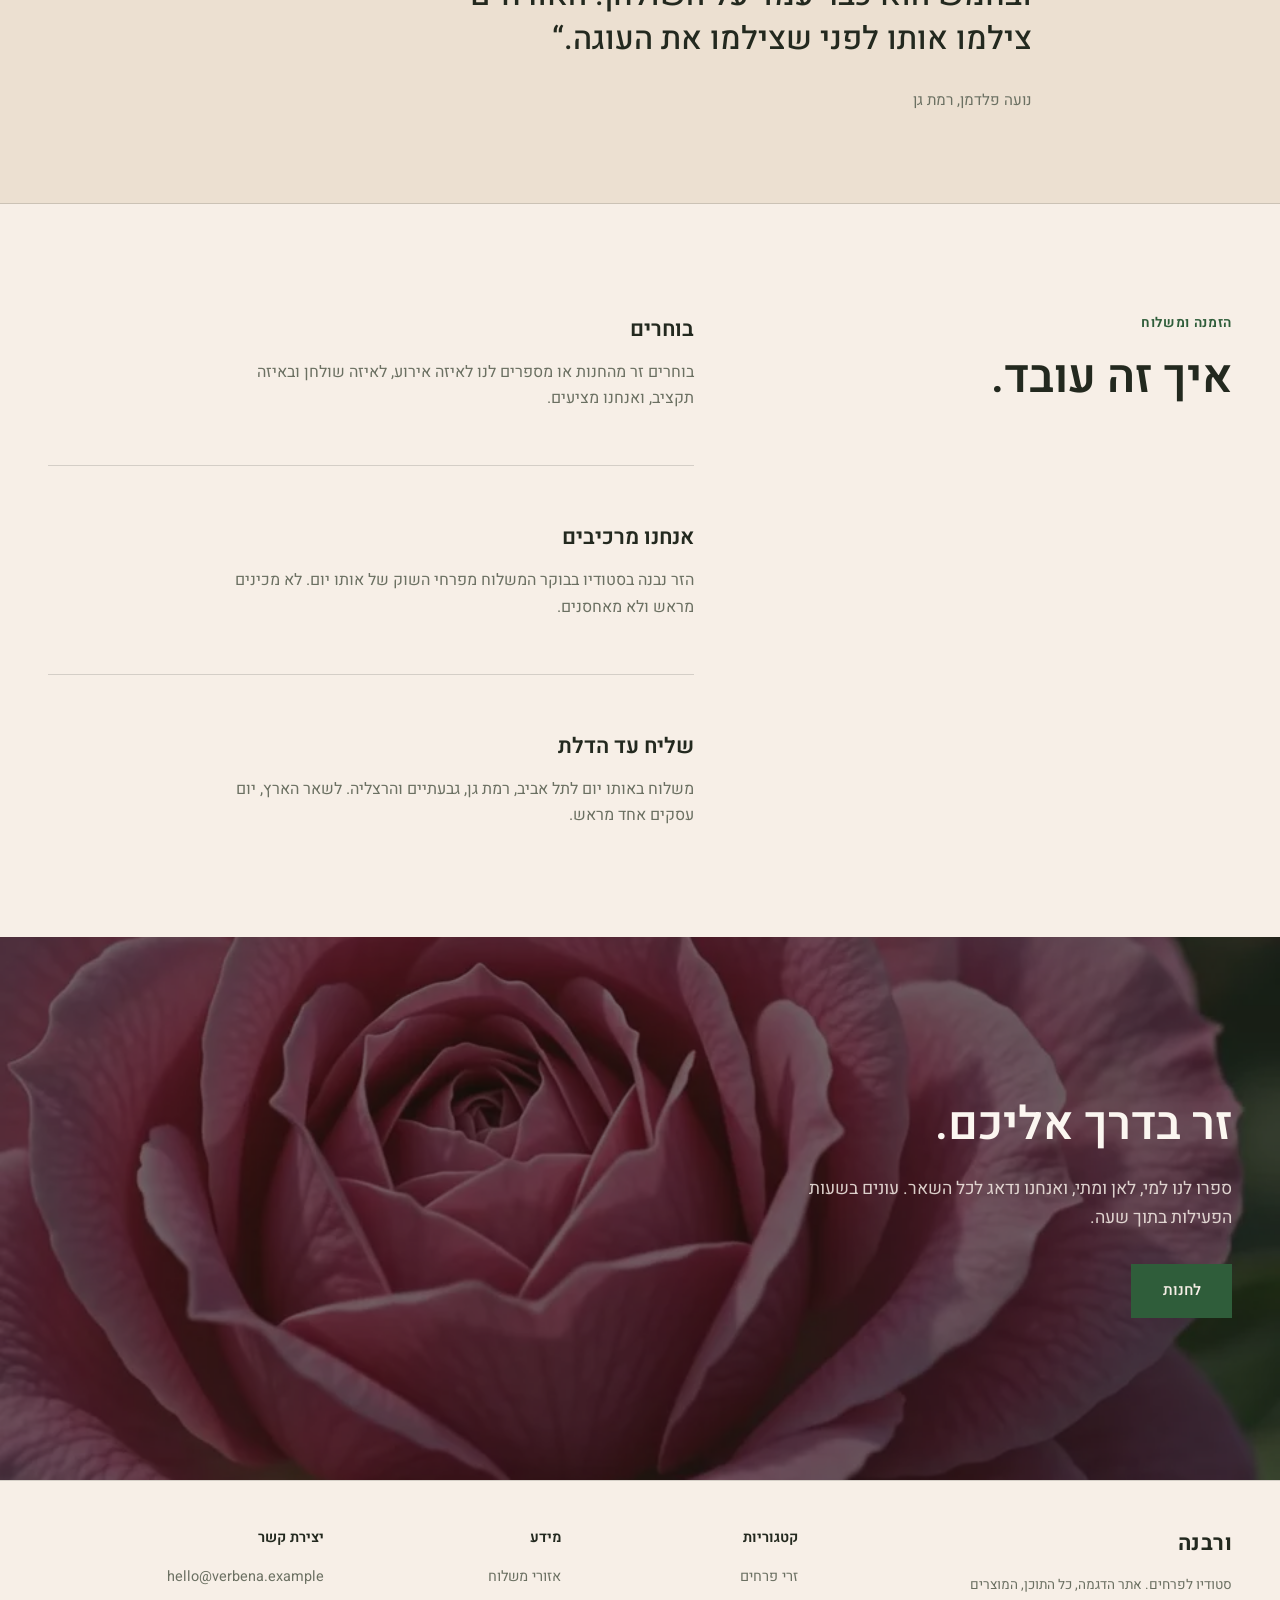
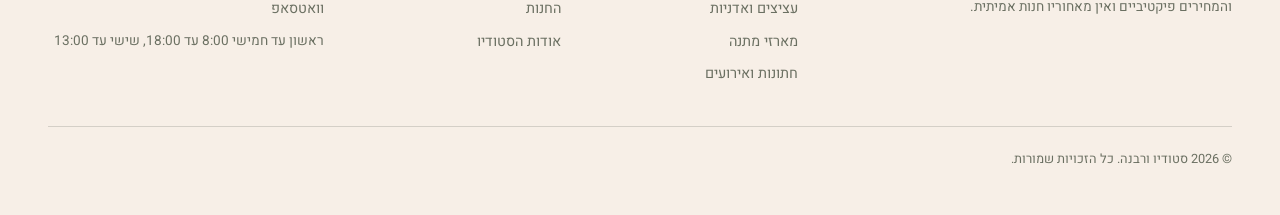
==== commit 9b32b3c3: "Move the page to a cream ground and add a working shop layer Recolour everything outside the two vid" ====
--- a/index.html
+++ b/index.html
@@ -4,24 +4,39 @@
   <meta charset="utf-8" />
   <meta name="viewport" content="width=device-width, initial-scale=1" />
   <title>ורבנה, סטודיו לפרחים</title>
-  <meta name="description" content="ורבנה הוא סטודיו לפרחים: זרים עונתיים ופיסוליים, משלוח באותו יום, עיצוב לאירועים ולבתים. כל התוכן באתר הוא הדגמה פיקטיבית." />
-  <link rel="icon" href="data:image/svg+xml,%3Csvg xmlns='http://www.w3.org/2000/svg' viewBox='0 0 32 32'%3E%3Crect width='32' height='32' fill='%230f130f'/%3E%3Ctext x='16' y='22' font-family='Georgia' font-size='18' fill='%23c69a45' text-anchor='middle'%3E%D7%95%3C/text%3E%3C/svg%3E" />
+  <meta name="description" content="ורבנה הוא סטודיו לפרחים: זרים עונתיים ופיסוליים, משלוח באותו יום, עיצוב לאירועים ולבתים. אתר הדגמה, כל התוכן פיקטיבי." />
+  <link rel="icon" href="data:image/svg+xml,%3Csvg xmlns='http://www.w3.org/2000/svg' viewBox='0 0 32 32'%3E%3Crect width='32' height='32' fill='%23f7efe7'/%3E%3Ctext x='16' y='23' font-family='Georgia' font-size='19' fill='%232f5d3a' text-anchor='middle'%3E%D7%95%3C/text%3E%3C/svg%3E" />
   <link rel="preload" href="assets/fonts/heebo-hebrew-wght-normal.woff2" as="font" type="font/woff2" crossorigin />
   <link rel="stylesheet" href="css/main.css" />
 </head>
 <body>
   <a class="skip-link" href="#products">דילוג לתוכן</a>
 
+  <!-- Icon sprite: Phosphor (MIT) and Simple Icons (CC0) -->
+  <svg class="sprite" aria-hidden="true" focusable="false">
+    <symbol id="i-bag" viewBox="0 0 256 256"><path d="M216,40H40A16,16,0,0,0,24,56V200a16,16,0,0,0,16,16H216a16,16,0,0,0,16-16V56A16,16,0,0,0,216,40Zm0,160H40V56H216V200ZM176,88a48,48,0,0,1-96,0,8,8,0,0,1,16,0,32,32,0,0,0,64,0,8,8,0,0,1,16,0Z"/></symbol>
+    <symbol id="i-x" viewBox="0 0 256 256"><path d="M205.66,194.34a8,8,0,0,1-11.32,11.32L128,139.31,61.66,205.66a8,8,0,0,1-11.32-11.32L116.69,128,50.34,61.66A8,8,0,0,1,61.66,50.34L128,116.69l66.34-66.35a8,8,0,0,1,11.32,11.32L139.31,128Z"/></symbol>
+    <symbol id="i-plus" viewBox="0 0 256 256"><path d="M224,128a8,8,0,0,1-8,8H136v80a8,8,0,0,1-16,0V136H40a8,8,0,0,1,0-16h80V40a8,8,0,0,1,16,0v80h80A8,8,0,0,1,224,128Z"/></symbol>
+    <symbol id="i-minus" viewBox="0 0 256 256"><path d="M224,128a8,8,0,0,1-8,8H40a8,8,0,0,1,0-16H216A8,8,0,0,1,224,128Z"/></symbol>
+    <symbol id="i-trash" viewBox="0 0 256 256"><path d="M216,48H176V40a24,24,0,0,0-24-24H104A24,24,0,0,0,80,40v8H40a8,8,0,0,0,0,16h8V208a16,16,0,0,0,16,16H192a16,16,0,0,0,16-16V64h8a8,8,0,0,0,0-16ZM96,40a8,8,0,0,1,8-8h48a8,8,0,0,1,8,8v8H96Zm96,168H64V64H192ZM112,104v64a8,8,0,0,1-16,0V104a8,8,0,0,1,16,0Zm48,0v64a8,8,0,0,1-16,0V104a8,8,0,0,1,16,0Z"/></symbol>
+    <symbol id="i-check" viewBox="0 0 256 256"><path d="M173.66,98.34a8,8,0,0,1,0,11.32l-56,56a8,8,0,0,1-11.32,0l-24-24a8,8,0,0,1,11.32-11.32L112,148.69l50.34-50.35A8,8,0,0,1,173.66,98.34ZM232,128A104,104,0,1,1,128,24,104.11,104.11,0,0,1,232,128Zm-16,0a88,88,0,1,0-88,88A88.1,88.1,0,0,0,216,128Z"/></symbol>
+    <symbol id="i-whatsapp" viewBox="0 0 24 24"><path d="M17.472 14.382c-.297-.149-1.758-.867-2.03-.967-.273-.099-.471-.148-.67.15-.197.297-.767.966-.94 1.164-.173.199-.347.223-.644.075-.297-.15-1.255-.463-2.39-1.475-.883-.788-1.48-1.761-1.653-2.059-.173-.297-.018-.458.13-.606.134-.133.298-.347.446-.52.149-.174.198-.298.298-.497.099-.198.05-.371-.025-.52-.075-.149-.669-1.612-.916-2.207-.242-.579-.487-.5-.669-.51-.173-.008-.371-.01-.57-.01-.198 0-.52.074-.792.372-.272.297-1.04 1.016-1.04 2.479 0 1.462 1.065 2.875 1.213 3.074.149.198 2.096 3.2 5.077 4.487.709.306 1.262.489 1.694.625.712.227 1.36.195 1.871.118.571-.085 1.758-.719 2.006-1.413.248-.694.248-1.289.173-1.413-.074-.124-.272-.198-.57-.347m-5.421 7.403h-.004a9.87 9.87 0 01-5.031-1.378l-.361-.214-3.741.982.998-3.648-.235-.374a9.86 9.86 0 01-1.51-5.26c.001-5.45 4.436-9.884 9.888-9.884 2.64 0 5.122 1.03 6.988 2.898a9.825 9.825 0 012.893 6.994c-.003 5.45-4.437 9.884-9.885 9.884m8.413-18.297A11.815 11.815 0 0012.05 0C5.495 0 .16 5.335.157 11.892c0 2.096.547 4.142 1.588 5.945L.057 24l6.305-1.654a11.882 11.882 0 005.683 1.448h.005c6.554 0 11.89-5.335 11.893-11.893a11.821 11.821 0 00-3.48-8.413Z"/></symbol>
+  </svg>
+
   <header class="site-nav" id="top">
     <div class="shell nav-row">
       <a class="wordmark" href="#top">ורבנה</a>
       <nav class="nav-links" aria-label="ניווט ראשי">
         <a href="#categories">קטגוריות</a>
-        <a href="#products">רבי מכר</a>
+        <a href="#products">החנות</a>
         <a href="#about">אודות</a>
         <a href="#delivery">משלוחים</a>
       </nav>
-      <a class="btn btn-primary btn-nav" href="#order">להזמנה</a>
+      <button class="cart-btn" type="button" data-open-cart aria-label="פתיחת סל הקניות">
+        <svg class="ico" aria-hidden="true"><use href="#i-bag" /></svg>
+        <span class="cart-btn-label">הסל</span>
+        <span class="cart-count" data-cart-count hidden>0</span>
+      </button>
     </div>
   </header>
 
@@ -39,7 +54,7 @@
         <h1 class="hero-headline anim-rise" style="--d:0">פרחים שמחזיקים<br />את החדר.</h1>
         <p class="hero-sub anim-rise" style="--d:1">ורבנה הוא סטודיו לפרחים: זרים עונתיים ופיסוליים, שנבנים בבוקר ההזמנה ומגיעים עד הדלת באותו יום.</p>
         <div class="hero-cta anim-rise" style="--d:2">
-          <a class="btn btn-primary" href="#order">להזמנה</a>
+          <a class="btn btn-primary" href="#products">לחנות</a>
         </div>
       </div>
     </section>
@@ -47,7 +62,7 @@
     <!-- Bouquet unfolding: scroll-driven frame sequence, imagery only -->
     <section class="unfold" aria-label="זר שנפתח בזמן הגלילה">
       <div class="unfold-sticky">
-        <canvas class="unfold-canvas" width="896" height="504"></canvas>
+        <canvas class="unfold-canvas"></canvas>
       </div>
     </section>
 
@@ -59,24 +74,24 @@
       </div>
     </div>
 
-    <!-- Categories: asymmetric tile grid -->
+    <!-- Categories -->
     <section class="cats" id="categories">
       <div class="shell">
         <h2 class="section-headline reveal">מה מזמינים היום.</h2>
         <div class="cats-grid">
-          <a class="cat-tile tile-a reveal" style="--i:0" href="#products">
+          <a class="cat-tile tile-a reveal" style="--i:0" href="#products" data-jump="bouquets">
             <img src="assets/img/cat-bouquets.webp" width="960" height="720" alt="זר פרחים פתוח בגווני ורוד ואדום" loading="lazy" />
             <span class="cat-name">זרי פרחים</span>
           </a>
-          <a class="cat-tile tile-b reveal" style="--i:1" href="#products">
+          <a class="cat-tile tile-b reveal" style="--i:1" href="#products" data-jump="plants">
             <img src="assets/img/cat-plants.webp" width="960" height="720" alt="אדמונית בגינה ירוקה" loading="lazy" />
             <span class="cat-name">עציצים ואדניות</span>
           </a>
-          <a class="cat-tile tile-c reveal" style="--i:2" href="#products">
+          <a class="cat-tile tile-c reveal" style="--i:2" href="#products" data-jump="gifts">
             <img src="assets/img/cat-gifts.webp" width="960" height="720" alt="פרחים לבנים וסגולים במארז" loading="lazy" />
             <span class="cat-name">מארזי מתנה</span>
           </a>
-          <a class="cat-tile tile-d reveal" style="--i:3" href="#products">
+          <a class="cat-tile tile-d reveal" style="--i:3" href="#products" data-jump="events">
             <img src="assets/img/cat-events.webp" width="960" height="720" alt="פריחה ורודה לאירוע" loading="lazy" />
             <span class="cat-name">חתונות ואירועים</span>
           </a>
@@ -84,71 +99,168 @@
       </div>
     </section>
 
-    <!-- Bestsellers: product grid. All products, names and prices are fictive demo content -->
+    <!-- The shop. Every product, name and price here is invented demo content. -->
     <section class="products" id="products">
       <div class="shell">
-        <p class="eyebrow reveal">רבי מכר</p>
+        <p class="eyebrow reveal">החנות</p>
         <h2 class="section-headline reveal" style="--i:1">הזרים שחוזרים אליהם.</h2>
-        <div class="products-grid">
-          <article class="product reveal" style="--i:0">
-            <div class="product-media"><img src="assets/img/prod-1.webp" width="576" height="720" alt="זר ורדים ושושנים בגווני ורוד" loading="lazy" /></div>
+
+        <div class="filters reveal" style="--i:2" role="group" aria-label="סינון לפי קטגוריה">
+          <button class="chip is-on" type="button" data-filter="all">הכול</button>
+          <button class="chip" type="button" data-filter="bouquets">זרים</button>
+          <button class="chip" type="button" data-filter="plants">עציצים</button>
+          <button class="chip" type="button" data-filter="gifts">מתנות</button>
+          <button class="chip" type="button" data-filter="events">אירועים</button>
+        </div>
+
+        <div class="products-grid" data-grid>
+
+          <article class="product reveal" data-cat="bouquets">
+            <div class="product-media"><img src="assets/img/p11.webp" width="720" height="900" alt="זר עשיר בגווני ורוד, אדום ולבן" loading="lazy" /></div>
+            <h3 class="product-name">הזר של הבית</h3>
+            <p class="product-desc">הגרסה הגדולה והחגיגית של הסטודיו. עושה רושם בכניסה.</p>
+            <div class="product-row">
+              <span class="product-price">&#8362;390</span>
+              <button class="btn btn-primary btn-sm" type="button" data-add data-name="הזר של הבית" data-price="390" data-img="assets/img/p11.webp">הוספה לסל</button>
+            </div>
+          </article>
+
+          <article class="product reveal" data-cat="bouquets">
+            <div class="product-media"><img src="assets/img/p01.webp" width="720" height="900" alt="זר ורדים ורודים עם שושן צחור" loading="lazy" /></div>
             <h3 class="product-name">זר ורדים ולילך</h3>
             <p class="product-desc">ורדים ורודים, שושן צחור ולימוניום על ירק אקליפטוס.</p>
             <div class="product-row">
               <span class="product-price">&#8362;240</span>
-              <a class="btn btn-primary btn-sm" href="#order">להזמנה</a>
-            </div>
-          </article>
-          <article class="product reveal" style="--i:1">
-            <div class="product-media"><img src="assets/img/prod-2.webp" width="576" height="720" alt="זר צבעוני עם ציפורנים אדומות" loading="lazy" /></div>
+              <button class="btn btn-primary btn-sm" type="button" data-add data-name="זר ורדים ולילך" data-price="240" data-img="assets/img/p01.webp">הוספה לסל</button>
+            </div>
+          </article>
+
+          <article class="product reveal" data-cat="bouquets">
+            <div class="product-media"><img src="assets/img/p02.webp" width="720" height="900" alt="ורד ורוד בתקריב עם ציפורן אדומה" loading="lazy" /></div>
             <h3 class="product-name">השוק של שישי</h3>
             <p class="product-desc">הרכב מתחלף לפי מבחר הבוקר בשוק. אין שניים זהים.</p>
             <div class="product-row">
               <span class="product-price">&#8362;185</span>
-              <a class="btn btn-primary btn-sm" href="#order">להזמנה</a>
-            </div>
-          </article>
-          <article class="product reveal" style="--i:2">
-            <div class="product-media"><img src="assets/img/prod-3.webp" width="576" height="720" alt="פרחים לבנים על רקע בהיר" loading="lazy" /></div>
+              <button class="btn btn-primary btn-sm" type="button" data-add data-name="השוק של שישי" data-price="185" data-img="assets/img/p02.webp">הוספה לסל</button>
+            </div>
+          </article>
+
+          <article class="product reveal" data-cat="bouquets">
+            <div class="product-media"><img src="assets/img/p03.webp" width="720" height="900" alt="זר עם שושנים לבנות וחרציות סגולות" loading="lazy" /></div>
             <h3 class="product-name">לבן על לבן</h3>
             <p class="product-desc">שושנים, ציפורן לבנה ונשיקות כלה. עדין ומדויק.</p>
             <div class="product-row">
               <span class="product-price">&#8362;290</span>
-              <a class="btn btn-primary btn-sm" href="#order">להזמנה</a>
-            </div>
-          </article>
-          <article class="product reveal" style="--i:3">
-            <div class="product-media"><img src="assets/img/prod-4.webp" width="576" height="720" alt="אדמונית ורודה סגורה" loading="lazy" /></div>
+              <button class="btn btn-primary btn-sm" type="button" data-add data-name="לבן על לבן" data-price="290" data-img="assets/img/p03.webp">הוספה לסל</button>
+            </div>
+          </article>
+
+          <article class="product reveal" data-cat="plants">
+            <div class="product-media"><img src="assets/img/p04.webp" width="720" height="900" alt="ניצן אדמונית ורוד בגינה" loading="lazy" /></div>
             <h3 class="product-name">אדמוניות ראשונות</h3>
             <p class="product-desc">אדמוניות בשיא העונה, נפתחות אצלכם בבית לאורך שבוע.</p>
             <div class="product-row">
               <span class="product-price">&#8362;320</span>
-              <a class="btn btn-primary btn-sm" href="#order">להזמנה</a>
-            </div>
-          </article>
-          <article class="product reveal" style="--i:4">
-            <div class="product-media"><img src="assets/img/prod-5.webp" width="576" height="720" alt="פריחה ורודה על רקע עלים" loading="lazy" /></div>
+              <button class="btn btn-primary btn-sm" type="button" data-add data-name="אדמוניות ראשונות" data-price="320" data-img="assets/img/p04.webp">הוספה לסל</button>
+            </div>
+          </article>
+
+          <article class="product reveal" data-cat="bouquets">
+            <div class="product-media"><img src="assets/img/p05.webp" width="720" height="900" alt="פרחי עונה פזורים בגוונים חמים" loading="lazy" /></div>
             <h3 class="product-name">שדה פתוח</h3>
             <p class="product-desc">מרקם פרוע של פרחי עונה וירק, כאילו נקטף הרגע.</p>
             <div class="product-row">
               <span class="product-price">&#8362;160</span>
-              <a class="btn btn-primary btn-sm" href="#order">להזמנה</a>
-            </div>
-          </article>
-          <article class="product reveal" style="--i:5">
-            <div class="product-media"><img src="assets/img/prod-6.webp" width="576" height="720" alt="זר גדול ועשיר בגווני ורוד וסגול" loading="lazy" /></div>
-            <h3 class="product-name">הזר של הבית</h3>
-            <p class="product-desc">הגרסה הגדולה והחגיגית של הסטודיו. עושה רושם בכניסה.</p>
-            <div class="product-row">
-              <span class="product-price">&#8362;390</span>
-              <a class="btn btn-primary btn-sm" href="#order">להזמנה</a>
-            </div>
-          </article>
-        </div>
-      </div>
-    </section>
-
-    <!-- USP strip -->
+              <button class="btn btn-primary btn-sm" type="button" data-add data-name="שדה פתוח" data-price="160" data-img="assets/img/p05.webp">הוספה לסל</button>
+            </div>
+          </article>
+
+          <article class="product reveal" data-cat="bouquets">
+            <div class="product-media"><img src="assets/img/p06.webp" width="720" height="900" alt="זר ורדים ולילות בגוון בהיר" loading="lazy" /></div>
+            <h3 class="product-name">בוקר ראשון</h3>
+            <p class="product-desc">זר קטן ובהיר לפתיחת שבוע. יושב יפה על שולחן מטבח.</p>
+            <div class="product-row">
+              <span class="product-price">&#8362;210</span>
+              <button class="btn btn-primary btn-sm" type="button" data-add data-name="בוקר ראשון" data-price="210" data-img="assets/img/p06.webp">הוספה לסל</button>
+            </div>
+          </article>
+
+          <article class="product reveal" data-cat="bouquets">
+            <div class="product-media"><img src="assets/img/p07.webp" width="720" height="900" alt="ציפורן אדומה וכלנית בזר" loading="lazy" /></div>
+            <h3 class="product-name">ציפורן וכלנית</h3>
+            <p class="product-desc">אדום עמוק עם נגיעות סגול. הזר הכי אמיץ בחנות.</p>
+            <div class="product-row">
+              <span class="product-price">&#8362;175</span>
+              <button class="btn btn-primary btn-sm" type="button" data-add data-name="ציפורן וכלנית" data-price="175" data-img="assets/img/p07.webp">הוספה לסל</button>
+            </div>
+          </article>
+
+          <article class="product reveal" data-cat="gifts">
+            <div class="product-media"><img src="assets/img/p08.webp" width="720" height="900" alt="פרחים לבנים וירוקים במארז מאופק" loading="lazy" /></div>
+            <h3 class="product-name">מארז ניחומים</h3>
+            <p class="product-desc">לבן וירק בלבד, בלי כיתוב. נשלח עם כרטיס דיסקרטי.</p>
+            <div class="product-row">
+              <span class="product-price">&#8362;230</span>
+              <button class="btn btn-primary btn-sm" type="button" data-add data-name="מארז ניחומים" data-price="230" data-img="assets/img/p08.webp">הוספה לסל</button>
+            </div>
+          </article>
+
+          <article class="product reveal" data-cat="plants">
+            <div class="product-media"><img src="assets/img/p09.webp" width="720" height="900" alt="עלים ירוקים של צמח בית" loading="lazy" /></div>
+            <h3 class="product-name">ירק לבית</h3>
+            <p class="product-desc">צמח עלווה בכלי קרמיקה. מחזיק שנים, לא שבוע.</p>
+            <div class="product-row">
+              <span class="product-price">&#8362;165</span>
+              <button class="btn btn-primary btn-sm" type="button" data-add data-name="ירק לבית" data-price="165" data-img="assets/img/p09.webp">הוספה לסל</button>
+            </div>
+          </article>
+
+          <article class="product reveal" data-cat="gifts">
+            <div class="product-media"><img src="assets/img/p10.webp" width="720" height="900" alt="אגרטל קטן עם פרחי עונה" loading="lazy" /></div>
+            <h3 class="product-name">אגרטל עונתי</h3>
+            <p class="product-desc">אגרטל זכוכית עם מבחר השבוע. מגיע מסודר, בלי עבודה.</p>
+            <div class="product-row">
+              <span class="product-price">&#8362;145</span>
+              <button class="btn btn-primary btn-sm" type="button" data-add data-name="אגרטל עונתי" data-price="145" data-img="assets/img/p10.webp">הוספה לסל</button>
+            </div>
+          </article>
+
+          <article class="product reveal" data-cat="events">
+            <div class="product-media"><img src="assets/img/p12.webp" width="720" height="900" alt="עלי כותרת ורודים בתקריב" loading="lazy" /></div>
+            <h3 class="product-name">זר כלה</h3>
+            <p class="product-desc">נבנה בפגישת התאמה אישית. המחיר הוא נקודת פתיחה.</p>
+            <div class="product-row">
+              <span class="product-price">&#8362;450</span>
+              <button class="btn btn-primary btn-sm" type="button" data-add data-name="זר כלה" data-price="450" data-img="assets/img/p12.webp">הוספה לסל</button>
+            </div>
+          </article>
+
+          <article class="product reveal" data-cat="plants">
+            <div class="product-media"><img src="assets/img/p13.webp" width="720" height="900" alt="עציץ אדמונית בעלים ירוקים" loading="lazy" /></div>
+            <h3 class="product-name">עציץ אדמונית</h3>
+            <p class="product-desc">שתיל בוגר בעונת הפריחה. מגיע עם הוראות השקיה.</p>
+            <div class="product-row">
+              <span class="product-price">&#8362;195</span>
+              <button class="btn btn-primary btn-sm" type="button" data-add data-name="עציץ אדמונית" data-price="195" data-img="assets/img/p13.webp">הוספה לסל</button>
+            </div>
+          </article>
+
+          <article class="product reveal" data-cat="gifts">
+            <div class="product-media"><img src="assets/img/p14.webp" width="720" height="900" alt="זר מגוון בגווני ורוד ולבן" loading="lazy" /></div>
+            <h3 class="product-name">מנוי חודשי</h3>
+            <p class="product-desc">זר אחד בשבוע, ארבעה בחודש. מתחלף לפי מה שיש בשוק.</p>
+            <div class="product-row">
+              <span class="product-price">&#8362;690</span>
+              <button class="btn btn-primary btn-sm" type="button" data-add data-name="מנוי חודשי" data-price="690" data-img="assets/img/p14.webp">הוספה לסל</button>
+            </div>
+          </article>
+
+        </div>
+        <p class="grid-empty" data-empty hidden>אין מוצרים בקטגוריה הזו.</p>
+      </div>
+    </section>
+
+    <!-- Benefits -->
     <section class="usp">
       <div class="shell usp-row">
         <div class="usp-item reveal" style="--i:0">
@@ -166,7 +278,7 @@
       </div>
     </section>
 
-    <!-- About: editorial stack -->
+    <!-- About -->
     <section class="practice" id="about">
       <div class="shell narrow">
         <h2 class="section-headline reveal">סטודיו, לא חנות פרחים.</h2>
@@ -174,7 +286,7 @@
       </div>
     </section>
 
-    <!-- Quote: full-width single testimonial (fictive) -->
+    <!-- Testimonial -->
     <section class="quote-band">
       <div class="shell narrow">
         <blockquote class="reveal">
@@ -194,7 +306,7 @@
         <div class="process-list">
           <article class="process-item reveal" style="--i:0">
             <h3>בוחרים</h3>
-            <p>בוחרים זר מהמבחר או מספרים לנו לאיזה אירוע, לאיזה שולחן ובאיזה תקציב, ואנחנו מציעים.</p>
+            <p>בוחרים זר מהחנות או מספרים לנו לאיזה אירוע, לאיזה שולחן ובאיזה תקציב, ואנחנו מציעים.</p>
           </article>
           <article class="process-item reveal" style="--i:1">
             <h3>אנחנו מרכיבים</h3>
@@ -208,7 +320,7 @@
       </div>
     </section>
 
-    <!-- Closing: full-bleed image with scrim -->
+    <!-- Closing -->
     <section class="closing" id="order">
       <figure class="closing-media" aria-hidden="true">
         <img src="assets/img/cat-events.webp" width="960" height="720" alt="" loading="lazy" />
@@ -217,7 +329,7 @@
         <h2 class="section-headline reveal">זר בדרך אליכם.</h2>
         <p class="lede reveal" style="--i:1">ספרו לנו למי, לאן ומתי, ואנחנו נדאג לכל השאר. עונים בשעות הפעילות בתוך שעה.</p>
         <div class="reveal" style="--i:2">
-          <a class="btn btn-primary" href="mailto:hello@verbena.example">להזמנה</a>
+          <a class="btn btn-primary" href="#products">לחנות</a>
         </div>
       </div>
     </section>
@@ -228,7 +340,7 @@
     <div class="shell footer-grid">
       <div class="footer-brand">
         <a class="wordmark" href="#top">ורבנה</a>
-        <p class="footer-note">סטודיו לפרחים. אתר הדגמה, כל התוכן, המוצרים והמחירים פיקטיביים.</p>
+        <p class="footer-note">סטודיו לפרחים. אתר הדגמה, כל התוכן, המוצרים והמחירים פיקטיביים ואין מאחוריו חנות אמיתית.</p>
       </div>
       <nav class="footer-col" aria-label="קטגוריות">
         <h3>קטגוריות</h3>
@@ -240,18 +352,122 @@
       <nav class="footer-col" aria-label="מידע">
         <h3>מידע</h3>
         <a href="#delivery">אזורי משלוח</a>
-        <a href="#products">רבי מכר</a>
+        <a href="#products">החנות</a>
         <a href="#about">אודות הסטודיו</a>
       </nav>
       <div class="footer-col">
         <h3>יצירת קשר</h3>
         <a href="mailto:hello@verbena.example">hello@verbena.example</a>
+        <a href="https://wa.me/972500000000" target="_blank" rel="noopener">וואטסאפ</a>
         <p class="footer-note">ראשון עד חמישי 8:00 עד 18:00, שישי עד 13:00</p>
       </div>
       <p class="small-print">&copy; 2026 סטודיו ורבנה. כל הזכויות שמורות.</p>
     </div>
   </footer>
 
+  <!-- WhatsApp -->
+  <a class="wa-fab" href="https://wa.me/972500000000?text=%D7%94%D7%99%D7%99%2C%20%D7%90%D7%A9%D7%9E%D7%97%20%D7%9C%D7%A9%D7%9E%D7%95%D7%A2%20%D7%A2%D7%9C%20%D7%96%D7%A8" target="_blank" rel="noopener" aria-label="שליחת הודעה בוואטסאפ">
+    <svg class="ico" aria-hidden="true"><use href="#i-whatsapp" /></svg>
+    <span>דברו איתנו</span>
+  </a>
+
+  <!-- Cart -->
+  <div class="scrim" data-scrim hidden></div>
+
+  <aside class="cart" data-cart hidden aria-label="סל הקניות">
+    <header class="cart-head">
+      <h2>הסל שלי</h2>
+      <button class="icon-btn" type="button" data-close-cart aria-label="סגירת הסל">
+        <svg class="ico" aria-hidden="true"><use href="#i-x" /></svg>
+      </button>
+    </header>
+    <div class="cart-body" data-cart-body></div>
+    <footer class="cart-foot" data-cart-foot hidden>
+      <div class="cart-line"><span>ביניים</span><span data-subtotal>&#8362;0</span></div>
+      <div class="cart-line"><span>משלוח</span><span data-shipping>&#8362;0</span></div>
+      <div class="cart-line cart-total"><span>סה&quot;כ</span><span data-total>&#8362;0</span></div>
+      <p class="cart-hint" data-free-hint></p>
+      <button class="btn btn-primary btn-block" type="button" data-checkout>למעבר לתשלום</button>
+    </footer>
+  </aside>
+
+  <!-- Checkout -->
+  <div class="checkout" data-checkout-view hidden role="dialog" aria-modal="true" aria-label="מסך תשלום">
+    <div class="checkout-inner">
+      <header class="checkout-head">
+        <h2>פרטי משלוח</h2>
+        <button class="icon-btn" type="button" data-close-checkout aria-label="סגירת מסך התשלום">
+          <svg class="ico" aria-hidden="true"><use href="#i-x" /></svg>
+        </button>
+      </header>
+
+      <div class="checkout-grid" data-checkout-form>
+        <form class="checkout-form" novalidate>
+          <p class="demo-note">הדמיה בלבד. לא נגבה תשלום ולא נשמרים פרטים.</p>
+
+          <div class="field">
+            <label for="co-name">שם מלא</label>
+            <input id="co-name" name="name" type="text" autocomplete="name" required />
+            <span class="err" data-err></span>
+          </div>
+          <div class="field">
+            <label for="co-phone">טלפון</label>
+            <input id="co-phone" name="phone" type="tel" inputmode="tel" autocomplete="tel" required />
+            <span class="err" data-err></span>
+          </div>
+          <div class="field">
+            <label for="co-city">עיר</label>
+            <input id="co-city" name="city" type="text" autocomplete="address-level2" required />
+            <span class="err" data-err></span>
+          </div>
+          <div class="field">
+            <label for="co-street">רחוב ומספר</label>
+            <input id="co-street" name="street" type="text" autocomplete="street-address" required />
+            <span class="err" data-err></span>
+          </div>
+          <div class="field">
+            <label for="co-date">תאריך משלוח</label>
+            <input id="co-date" name="date" type="date" required />
+            <span class="err" data-err></span>
+          </div>
+          <div class="field">
+            <label for="co-slot">חלון שעות</label>
+            <select id="co-slot" name="slot">
+              <option value="09:00-13:00">09:00 עד 13:00</option>
+              <option value="13:00-17:00">13:00 עד 17:00</option>
+              <option value="17:00-21:00">17:00 עד 21:00</option>
+            </select>
+          </div>
+          <div class="field field-wide">
+            <label for="co-card">ברכה לכרטיס <span class="opt">(אופציונלי)</span></label>
+            <textarea id="co-card" name="card" rows="3" maxlength="200"></textarea>
+          </div>
+        </form>
+
+        <aside class="checkout-summary">
+          <h3>סיכום הזמנה</h3>
+          <div data-summary></div>
+          <div class="cart-line"><span>ביניים</span><span data-co-subtotal>&#8362;0</span></div>
+          <div class="cart-line"><span>משלוח</span><span data-co-shipping>&#8362;0</span></div>
+          <div class="cart-line cart-total"><span>סה&quot;כ</span><span data-co-total>&#8362;0</span></div>
+          <button class="btn btn-primary btn-block" type="button" data-place-order>אישור הזמנה</button>
+          <button class="btn btn-ghost btn-block" type="button" data-back-to-cart>חזרה לסל</button>
+        </aside>
+      </div>
+
+      <div class="checkout-done" data-checkout-done hidden>
+        <svg class="ico ico-lg" aria-hidden="true"><use href="#i-check" /></svg>
+        <h3>ההזמנה התקבלה</h3>
+        <p>מספר הזמנה <strong data-order-no></strong>. נשלח אישור בוואטסאפ ונתקשר אם נצטרך לתאם.</p>
+        <p class="demo-note">זו הדמיה. לא בוצעה הזמנה אמיתית ולא נגבה תשלום.</p>
+        <button class="btn btn-primary" type="button" data-close-checkout>חזרה לחנות</button>
+      </div>
+    </div>
+  </div>
+
+  <div class="toast" data-toast hidden role="status" aria-live="polite"></div>
+
   <script src="js/main.js" defer></script>
+  <script src="js/shop.js" defer></script>
 </body>
 </html>
--- a/css/main.css
+++ b/css/main.css
@@ -1,6 +1,7 @@
-/* Vervain, floral atelier.
-   Palette family: Forest (deep green + bone + single amber accent).
-   Shape system: radius 0 everywhere. Theme: auto via prefers-color-scheme. */
+/* Vervain, floral studio.
+   Cream ground with a single deep-green accent. The two video sections keep their
+   cinematic treatment and fade into the cream at their edges.
+   Shape system: radius 0 everywhere. Direction: RTL. */
 
 @font-face {
   font-family: "Heebo";
@@ -22,58 +23,39 @@
   font-weight: 100 900;
   font-display: swap;
 }
-@font-face {
-  font-family: "Geist Mono";
-  src: url("../assets/fonts/GeistMono-Variable.woff2") format("woff2");
-  font-weight: 100 900;
-  font-display: swap;
-}
 
 :root {
-  color-scheme: light dark;
-
-  /* Dark is the designed default */
-  --bg: #0f130f;
-  --bg-2: #151b15;
-  --line: rgba(233, 231, 223, 0.16);
-  --text: #e9e7df;
-  --muted: #b3b5a8;
-  --accent: #c69a45;
-  --accent-ink: #171204;
-  --btn-bg: #c69a45;
-  --btn-ink: #171204;
-  --scrim: rgba(11, 15, 11, 0.62);
-  --img-tint: rgba(15, 19, 15, 0.28);
-  --hero-scrim: rgba(11, 15, 11, 0.48);
-  --hero-text: #f2f0e8;
-  --hero-muted: rgba(233, 231, 223, 0.85);
+  /* A single committed look: cream page, deep green accent, warm ink */
+  --bg: #f7efe7;
+  --bg-2: #f1e6d9;
+  --bg-3: #ece0d1;
+  --line: rgba(35, 41, 31, 0.16);
+  --line-soft: rgba(35, 41, 31, 0.09);
+  --text: #23291f;
+  --muted: #6b7062;
+  --accent: #2f5d3a;
+  --accent-soft: rgba(47, 93, 58, 0.1);
+
+  --btn-bg: #2f5d3a;
+  --btn-ink: #f7efe7;
+
+  /* The video sections keep their own scrim and text, independent of the page */
+  --media-scrim: rgba(11, 15, 11, 0.46);
+  --media-text: #f7efe7;
+  --media-muted: rgba(247, 239, 231, 0.85);
+  --img-tint: rgba(15, 19, 15, 0.2);
+  --scrim: rgba(16, 22, 16, 0.58);
 
   --font-sans: "Heebo", "Geist", "Helvetica Neue", Arial, sans-serif;
-  --font-mono: "Geist Mono", "SFMono-Regular", Consolas, monospace;
   --shell: 1280px;
   --nav-h: 68px;
 }
 
-@media (prefers-color-scheme: light) {
-  :root {
-    --bg: #f1f2ec;
-    --bg-2: #e8eae0;
-    --line: rgba(28, 35, 28, 0.18);
-    --text: #1c231c;
-    --muted: #566050;
-    --accent: #8a6a1e;
-    --accent-ink: #17130a;
-    --scrim: rgba(20, 26, 20, 0.55);
-    --img-tint: rgba(28, 35, 28, 0.12);
-    --hero-scrim: rgba(241, 242, 236, 0.58);
-    --hero-text: #1c231c;
-    --hero-muted: rgba(28, 35, 28, 0.78);
-  }
-}
-
 /* ---------- Reset & base ---------- */
 
 *, *::before, *::after { box-sizing: border-box; }
+
+[hidden] { display: none !important; }
 
 html { scroll-behavior: smooth; }
 @media (prefers-reduced-motion: reduce) {
@@ -86,16 +68,19 @@
   color: var(--text);
   font-family: var(--font-sans);
   font-size: 1rem;
-  line-height: 1.6;
+  line-height: 1.65;
   -webkit-font-smoothing: antialiased;
   text-rendering: optimizeLegibility;
 }
 
 img { max-width: 100%; height: auto; display: block; }
-
 h1, h2, h3, p, figure, blockquote { margin: 0; }
-
 a { color: inherit; }
+button { font: inherit; color: inherit; }
+
+.sprite { position: absolute; width: 0; height: 0; overflow: hidden; }
+.ico { width: 1.25em; height: 1.25em; fill: currentColor; flex: none; }
+.ico-lg { width: 2.6rem; height: 2.6rem; }
 
 .shell {
   max-width: var(--shell);
@@ -115,36 +100,52 @@
 }
 .skip-link:focus { top: 0; }
 
-:focus-visible {
-  outline: 2px solid var(--accent);
-  outline-offset: 3px;
-}
-
-::selection { background: var(--accent); color: var(--accent-ink); }
+:focus-visible { outline: 2px solid var(--accent); outline-offset: 3px; }
+::selection { background: var(--accent); color: var(--btn-ink); }
 
 /* ---------- Buttons ---------- */
 
 .btn {
-  display: inline-block;
-  font-family: var(--font-sans);
+  display: inline-flex;
+  align-items: center;
+  justify-content: center;
+  gap: 0.5rem;
   font-size: 0.95rem;
-  font-weight: 540;
-  letter-spacing: 0.01em;
+  font-weight: 560;
   text-decoration: none;
   padding: 0.85rem 1.9rem;
   border: 1px solid transparent;
+  cursor: pointer;
   transition: transform 0.15s ease, background-color 0.2s ease, color 0.2s ease;
   white-space: nowrap;
 }
 .btn:active { transform: translateY(1px); }
 
-.btn-primary {
-  background: var(--btn-bg);
-  color: var(--btn-ink);
-}
-.btn-primary:hover { filter: brightness(1.06); }
-
-.btn-nav { padding: 0.55rem 1.25rem; font-size: 0.9rem; }
+.btn-primary { background: var(--btn-bg); color: var(--btn-ink); }
+.btn-primary:hover { background: #274d30; }
+
+.btn-ghost {
+  background: transparent;
+  color: var(--text);
+  border-color: var(--line);
+}
+.btn-ghost:hover { background: var(--bg-3); }
+
+.btn-sm { padding: 0.5rem 1.15rem; font-size: 0.88rem; }
+.btn-block { width: 100%; }
+
+.icon-btn {
+  display: inline-flex;
+  align-items: center;
+  justify-content: center;
+  width: 2.4rem;
+  height: 2.4rem;
+  background: transparent;
+  border: 0;
+  cursor: pointer;
+  color: var(--muted);
+}
+.icon-btn:hover { color: var(--text); }
 
 /* ---------- Navigation ---------- */
 
@@ -152,7 +153,7 @@
   position: sticky;
   top: 0;
   z-index: 40;
-  background: color-mix(in srgb, var(--bg) 88%, transparent);
+  background: color-mix(in srgb, var(--bg) 90%, transparent);
   backdrop-filter: blur(10px);
   border-bottom: 1px solid var(--line);
 }
@@ -161,7 +162,7 @@
   height: var(--nav-h);
   display: flex;
   align-items: center;
-  gap: 2.5rem;
+  gap: 2rem;
 }
 
 .wordmark {
@@ -173,7 +174,7 @@
 
 .nav-links {
   display: flex;
-  gap: 2rem;
+  gap: 1.8rem;
   margin-inline-start: auto;
 }
 .nav-links a {
@@ -184,9 +185,41 @@
 }
 .nav-links a:hover { color: var(--text); }
 
-@media (max-width: 767px) {
+.cart-btn {
+  position: relative;
+  display: inline-flex;
+  align-items: center;
+  gap: 0.5rem;
+  background: transparent;
+  border: 1px solid var(--line);
+  padding: 0.5rem 1rem;
+  cursor: pointer;
+  font-size: 0.92rem;
+  font-weight: 540;
+  transition: background-color 0.2s ease;
+}
+.cart-btn:hover { background: var(--bg-3); }
+
+.cart-count {
+  min-width: 1.35rem;
+  height: 1.35rem;
+  padding-inline: 0.35rem;
+  display: inline-flex;
+  align-items: center;
+  justify-content: center;
+  background: var(--accent);
+  color: var(--btn-ink);
+  font-size: 0.75rem;
+  font-weight: 640;
+  font-variant-numeric: tabular-nums;
+  border-radius: 999px;
+}
+
+@media (max-width: 860px) {
   .nav-links { display: none; }
-  .nav-row { justify-content: space-between; }
+  .nav-row { justify-content: space-between; gap: 1rem; }
+  .cart-btn { margin-inline-start: auto; }
+  .cart-btn-label { display: none; }
 }
 
 /* ---------- Hero: centered content over full-bleed video ---------- */
@@ -194,25 +227,23 @@
 .hero {
   position: relative;
   overflow: hidden;
-  border-bottom: 1px solid var(--line);
   display: grid;
 }
 
 .hero-bg {
   position: absolute;
   inset: 0;
-  background: var(--bg-2); /* fallback while the video loads or is absent */
+  background: #1a201a;
 }
 
 .hero-video {
   width: 100%;
   height: 100%;
   object-fit: cover;
-}
-
-/* Soft mask: a legibility scrim plus gradient fades at the top and bottom
-   so the moving video dissolves into the page background instead of
-   ending on a hard edge. */
+  filter: saturate(0.72) contrast(1.04);
+}
+
+/* Soft mask: legibility scrim plus fades into the cream page at both edges */
 .hero-bg::after {
   content: "";
   position: absolute;
@@ -221,7 +252,7 @@
   background:
     linear-gradient(to bottom, var(--bg) 0%, transparent 24%),
     linear-gradient(to top, var(--bg) 0%, transparent 30%),
-    var(--hero-scrim);
+    var(--media-scrim);
 }
 
 .hero-inner {
@@ -235,7 +266,7 @@
   justify-content: center;
   text-align: center;
   padding-block: clamp(3rem, 8vh, 5rem);
-  color: var(--hero-text);
+  color: var(--media-text);
 }
 
 .hero-headline {
@@ -250,29 +281,16 @@
   max-width: 46ch;
   margin-inline: auto;
   font-size: 1.06rem;
-  color: var(--hero-muted);
+  color: var(--media-muted);
 }
 
 .hero-cta { margin-top: 2.2rem; }
-
-/* Duotone-leaning treatment so any imagery sits inside the palette */
-.closing-media::before {
-  content: "";
-  position: absolute;
-  inset: 0;
-  background: var(--img-tint);
-  pointer-events: none;
-}
-.hero-video,
-.closing-media img {
-  filter: saturate(0.72) contrast(1.04);
-}
 
 /* ---------- Bouquet unfolding: scroll-scrubbed frame sequence ---------- */
 
 .unfold {
   position: relative;
-  height: 320vh; /* scroll runway: the sequence plays across this distance */
+  height: 320vh;
 }
 
 .unfold-sticky {
@@ -290,8 +308,6 @@
   filter: saturate(0.72) contrast(1.04);
 }
 
-/* Same soft mask family as the hero: palette tint plus fades into the
-   page background at both edges, so the sequence never hits a hard seam. */
 .unfold-sticky::after {
   content: "";
   position: absolute;
@@ -304,7 +320,6 @@
 }
 
 @media (prefers-reduced-motion: reduce) {
-  /* No scrub: a single still of the open bouquet, one viewport tall */
   .unfold { height: 100dvh; }
 }
 
@@ -332,6 +347,33 @@
   margin-bottom: 1.1rem;
 }
 
+/* ---------- Marquee (one per page) ---------- */
+
+.marquee {
+  direction: ltr;
+  overflow: hidden;
+  border-block: 1px solid var(--line);
+  padding-block: 1.1rem;
+  background: var(--bg-2);
+}
+
+.marquee-track {
+  display: flex;
+  gap: 4.5rem;
+  width: max-content;
+  font-size: 0.95rem;
+  font-weight: 500;
+  letter-spacing: 0.04em;
+  color: var(--muted);
+  animation: marquee 36s linear infinite;
+}
+
+@keyframes marquee { to { transform: translateX(-50%); } }
+
+@media (prefers-reduced-motion: reduce) {
+  .marquee-track { animation: none; }
+}
+
 /* ---------- Categories ---------- */
 
 .cats { padding-block: clamp(4.5rem, 10vh, 7rem); }
@@ -358,7 +400,7 @@
   height: 100%;
   object-fit: cover;
   aspect-ratio: 16 / 9;
-  filter: saturate(0.72) contrast(1.04);
+  filter: saturate(0.78) contrast(1.03);
   transition: transform 0.6s cubic-bezier(0.16, 1, 0.3, 1);
 }
 .cat-tile:hover img { transform: scale(1.03); }
@@ -367,7 +409,7 @@
   content: "";
   position: absolute;
   inset: 0;
-  background: linear-gradient(to top, rgba(11, 15, 11, 0.68), transparent 45%);
+  background: linear-gradient(to top, rgba(14, 20, 14, 0.72), transparent 45%);
   pointer-events: none;
 }
 
@@ -376,7 +418,7 @@
   z-index: 1;
   bottom: 1.1rem;
   inset-inline-start: 1.2rem;
-  color: #f2f0e8;
+  color: #f7efe7;
   font-size: 1.15rem;
   font-weight: 640;
 }
@@ -387,8 +429,7 @@
 }
 
 @media (prefers-reduced-motion: reduce) {
-  .cat-tile img { transition: none; }
-  .cat-tile:hover img { transform: none; }
+  .cat-tile img, .cat-tile:hover img { transition: none; transform: none; }
 }
 
 /* ---------- Products ---------- */
@@ -398,12 +439,36 @@
   padding-block: clamp(4.5rem, 10vh, 7rem);
 }
 
+.filters {
+  display: flex;
+  flex-wrap: wrap;
+  gap: 0.6rem;
+  margin-top: 1.8rem;
+}
+
+.chip {
+  background: transparent;
+  border: 1px solid var(--line);
+  padding: 0.45rem 1.1rem;
+  font-size: 0.9rem;
+  cursor: pointer;
+  transition: background-color 0.2s ease, color 0.2s ease, border-color 0.2s ease;
+}
+.chip:hover { background: var(--bg-3); }
+.chip.is-on {
+  background: var(--accent);
+  border-color: var(--accent);
+  color: var(--btn-ink);
+}
+
 .products-grid {
   margin-top: clamp(2rem, 4vh, 3rem);
   display: grid;
-  grid-template-columns: repeat(3, 1fr);
-  gap: clamp(1.4rem, 2.5vw, 2.2rem);
-}
+  grid-template-columns: repeat(4, 1fr);
+  gap: clamp(1.4rem, 2.2vw, 2rem);
+}
+
+.product { display: flex; flex-direction: column; }
 
 .product-media {
   overflow: hidden;
@@ -414,22 +479,23 @@
   height: 100%;
   object-fit: cover;
   aspect-ratio: 4 / 5;
-  filter: saturate(0.72) contrast(1.04);
+  filter: saturate(0.82) contrast(1.02);
   transition: transform 0.6s cubic-bezier(0.16, 1, 0.3, 1);
 }
 .product:hover .product-media img { transform: scale(1.03); }
 
 .product-name {
-  margin-top: 1rem;
-  font-size: 1.1rem;
+  margin-top: 0.9rem;
+  font-size: 1.05rem;
   font-weight: 640;
 }
 
 .product-desc {
-  margin-top: 0.3rem;
-  font-size: 0.92rem;
-  color: var(--muted);
-  max-width: 34ch;
+  margin-top: 0.25rem;
+  font-size: 0.9rem;
+  line-height: 1.5;
+  color: var(--muted);
+  flex: 1;
 }
 
 .product-row {
@@ -437,7 +503,7 @@
   display: flex;
   align-items: center;
   justify-content: space-between;
-  gap: 1rem;
+  gap: 0.75rem;
 }
 
 .product-price {
@@ -446,21 +512,32 @@
   font-variant-numeric: tabular-nums;
 }
 
-.btn-sm { padding: 0.5rem 1.2rem; font-size: 0.88rem; }
-
-@media (max-width: 899px) {
-  .products-grid { grid-template-columns: 1fr 1fr; }
-}
-@media (max-width: 599px) {
-  .products-grid { grid-template-columns: 1fr; }
-}
+.grid-empty {
+  margin-top: 2rem;
+  color: var(--muted);
+}
+
+@media (max-width: 1100px) { .products-grid { grid-template-columns: repeat(3, 1fr); } }
+@media (max-width: 820px)  { .products-grid { grid-template-columns: repeat(2, 1fr); } }
+
+/* Two per row still reads on a phone; the card just has to stop competing for width */
+@media (max-width: 560px) {
+  .product-desc {
+    display: -webkit-box;
+    -webkit-line-clamp: 2;
+    -webkit-box-orient: vertical;
+    overflow: hidden;
+  }
+  .product-row { flex-direction: column; align-items: stretch; gap: 0.5rem; }
+  .product-row .btn { width: 100%; }
+}
+@media (max-width: 359px)  { .products-grid { grid-template-columns: 1fr; } }
 
 @media (prefers-reduced-motion: reduce) {
-  .product-media img { transition: none; }
-  .product:hover .product-media img { transform: none; }
-}
-
-/* ---------- USP strip ---------- */
+  .product-media img, .product:hover .product-media img { transition: none; transform: none; }
+}
+
+/* ---------- Benefits strip ---------- */
 
 .usp {
   border-block: 1px solid var(--line);
@@ -474,10 +551,7 @@
   padding-block: 2.8rem;
 }
 
-.usp-item h3 {
-  font-size: 1rem;
-  font-weight: 640;
-}
+.usp-item h3 { font-size: 1rem; font-weight: 640; }
 .usp-item p {
   margin-top: 0.35rem;
   font-size: 0.9rem;
@@ -489,46 +563,36 @@
   .usp-row { grid-template-columns: 1fr; gap: 1.6rem; }
 }
 
-/* ---------- Practice ---------- */
-
-.practice {
-  padding-block: clamp(5rem, 12vh, 9rem);
-}
-
-/* ---------- Marquee (one per page) ---------- */
-
-.marquee {
-  direction: ltr;
-  overflow: hidden;
+/* ---------- About ---------- */
+
+.practice { padding-block: clamp(5rem, 12vh, 8rem); }
+
+/* ---------- Testimonial ---------- */
+
+.quote-band {
+  background: var(--bg-3);
   border-block: 1px solid var(--line);
-  padding-block: 1.1rem;
-}
-
-.marquee-track {
-  display: flex;
-  gap: 4.5rem;
-  width: max-content;
+  padding-block: clamp(4.5rem, 10vh, 7rem);
+}
+
+.quote-band blockquote p {
+  font-size: clamp(1.4rem, 2.6vw, 2rem);
+  line-height: 1.4;
+  font-weight: 500;
+  text-wrap: balance;
+}
+
+.quote-band cite {
+  display: block;
+  margin-top: 1.6rem;
+  font-style: normal;
   font-size: 0.95rem;
-  font-weight: 500;
-  letter-spacing: 0.04em;
-  color: var(--muted);
-  animation: marquee 36s linear infinite;
-}
-
-@keyframes marquee {
-  to { transform: translateX(-50%); }
-}
-
-@media (prefers-reduced-motion: reduce) {
-  .marquee-track { animation: none; }
+  color: var(--muted);
 }
 
 /* ---------- Process ---------- */
 
-.process {
-  border-top: 1px solid var(--line);
-  padding-block: clamp(5rem, 12vh, 8rem);
-}
+.process { padding-block: clamp(5rem, 12vh, 8rem); }
 
 .process-grid {
   display: grid;
@@ -542,16 +606,9 @@
   top: calc(var(--nav-h) + 2rem);
 }
 
-.process-list {
-  display: grid;
-  gap: clamp(2.5rem, 6vh, 4rem);
-}
-
-.process-item h3 {
-  font-size: 1.35rem;
-  font-weight: 580;
-  letter-spacing: -0.01em;
-}
+.process-list { display: grid; gap: clamp(2.5rem, 6vh, 4rem); }
+
+.process-item h3 { font-size: 1.35rem; font-weight: 620; }
 .process-item p {
   margin-top: 0.7rem;
   max-width: 52ch;
@@ -565,30 +622,6 @@
 @media (max-width: 899px) {
   .process-grid { grid-template-columns: 1fr; }
   .process-head .sticky { position: static; }
-}
-
-/* ---------- Quote ---------- */
-
-.quote-band {
-  background: var(--bg-2);
-  border-block: 1px solid var(--line);
-  padding-block: clamp(4.5rem, 10vh, 7rem);
-}
-
-.quote-band blockquote p {
-  font-size: clamp(1.4rem, 2.6vw, 2rem);
-  line-height: 1.35;
-  letter-spacing: -0.01em;
-  font-weight: 460;
-  text-wrap: balance;
-}
-
-.quote-band cite {
-  display: block;
-  margin-top: 1.6rem;
-  font-style: normal;
-  font-size: 0.95rem;
-  color: var(--muted);
 }
 
 /* ---------- Closing ---------- */
@@ -599,15 +632,8 @@
   display: grid;
 }
 
-.closing-media {
-  position: absolute;
-  inset: 0;
-}
-.closing-media img {
-  width: 100%;
-  height: 100%;
-  object-fit: cover;
-}
+.closing-media { position: absolute; inset: 0; }
+.closing-media img { width: 100%; height: 100%; object-fit: cover; }
 .closing-media::after {
   content: "";
   position: absolute;
@@ -620,26 +646,17 @@
   z-index: 1;
   width: 100%;
   padding-block: clamp(6rem, 18vh, 11rem);
-  color: #e9e7df;
-}
-.closing-copy .lede { color: rgba(233, 231, 223, 0.82); }
-.closing-copy .section-headline { color: #f2f0e8; }
-.closing-copy .lede { max-width: 44ch; }
-.closing-copy > div, .closing-copy .lede { margin-top: 1.4rem; }
+  color: #f7efe7;
+}
+.closing-copy .section-headline { color: #fbf6f0; }
+.closing-copy .lede { color: rgba(247, 239, 231, 0.85); max-width: 44ch; }
 .closing-copy > div { margin-top: 2rem; }
 
 /* ---------- Footer ---------- */
 
 .site-footer {
   border-top: 1px solid var(--line);
-  padding-block: 2.5rem;
-}
-
-.footer-row {
-  display: flex;
-  flex-wrap: wrap;
-  align-items: center;
-  gap: 1.5rem 2.5rem;
+  padding-block: 2.8rem;
 }
 
 .footer-grid {
@@ -657,11 +674,7 @@
 }
 
 .footer-col { display: flex; flex-direction: column; gap: 0.55rem; }
-.footer-col h3 {
-  font-size: 0.9rem;
-  font-weight: 640;
-  margin-bottom: 0.4rem;
-}
+.footer-col h3 { font-size: 0.9rem; font-weight: 640; margin-bottom: 0.4rem; }
 .footer-col a {
   text-decoration: none;
   font-size: 0.9rem;
@@ -682,6 +695,317 @@
   .footer-grid { grid-template-columns: 1fr 1fr; }
   .footer-brand { grid-column: 1 / -1; }
 }
+
+/* ---------- WhatsApp ---------- */
+
+.wa-fab {
+  position: fixed;
+  z-index: 45;
+  inset-inline-end: clamp(1rem, 3vw, 2rem);
+  bottom: clamp(1rem, 3vw, 2rem);
+  display: inline-flex;
+  align-items: center;
+  gap: 0.55rem;
+  padding: 0.8rem 1.25rem;
+  background: var(--accent);
+  color: var(--btn-ink);
+  text-decoration: none;
+  font-size: 0.92rem;
+  font-weight: 560;
+  box-shadow: 0 10px 30px rgba(23, 33, 23, 0.22);
+  transition: transform 0.2s ease, background-color 0.2s ease;
+}
+.wa-fab:hover { background: #274d30; transform: translateY(-2px); }
+.wa-fab .ico { width: 1.35rem; height: 1.35rem; }
+
+@media (max-width: 560px) {
+  .wa-fab span { display: none; }
+  .wa-fab { padding: 0.95rem; }
+}
+
+@media (prefers-reduced-motion: reduce) {
+  .wa-fab:hover { transform: none; }
+}
+
+/* ---------- Scrim shared by cart and checkout ---------- */
+
+.scrim {
+  position: fixed;
+  inset: 0;
+  z-index: 50;
+  background: rgba(16, 22, 16, 0.5);
+  opacity: 0;
+  transition: opacity 0.3s ease;
+}
+.scrim.is-on { opacity: 1; }
+
+/* ---------- Cart drawer ---------- */
+
+.cart {
+  position: fixed;
+  inset-block: 0;
+  inset-inline-end: 0;
+  z-index: 60;
+  width: min(420px, 94vw);
+  background: var(--bg);
+  border-inline-start: 1px solid var(--line);
+  display: flex;
+  flex-direction: column;
+  transform: translateX(-100%);
+  transition: transform 0.35s cubic-bezier(0.16, 1, 0.3, 1);
+}
+[dir="ltr"] .cart { transform: translateX(100%); }
+.cart.is-on { transform: none; }
+
+.cart-head {
+  display: flex;
+  align-items: center;
+  justify-content: space-between;
+  padding: 1.1rem 1.3rem;
+  border-bottom: 1px solid var(--line);
+}
+.cart-head h2 { font-size: 1.15rem; font-weight: 640; }
+
+.cart-body {
+  flex: 1;
+  overflow-y: auto;
+  padding: 1.1rem 1.3rem;
+}
+
+.cart-empty {
+  color: var(--muted);
+  font-size: 0.95rem;
+  padding-block: 2rem;
+  text-align: center;
+}
+
+.cart-item {
+  display: grid;
+  grid-template-columns: 72px 1fr;
+  gap: 0.9rem;
+  padding-block: 1rem;
+  border-bottom: 1px solid var(--line-soft);
+}
+.cart-item img {
+  width: 72px;
+  height: 90px;
+  object-fit: cover;
+  background: var(--bg-2);
+}
+.cart-item-name { font-weight: 620; font-size: 0.95rem; }
+.cart-item-price {
+  font-size: 0.9rem;
+  color: var(--muted);
+  font-variant-numeric: tabular-nums;
+}
+
+.qty {
+  margin-top: 0.5rem;
+  display: flex;
+  align-items: center;
+  gap: 0.4rem;
+}
+.qty button {
+  width: 1.9rem;
+  height: 1.9rem;
+  display: inline-flex;
+  align-items: center;
+  justify-content: center;
+  background: transparent;
+  border: 1px solid var(--line);
+  cursor: pointer;
+  color: var(--text);
+}
+.qty button:hover { background: var(--bg-3); }
+.qty output {
+  min-width: 2rem;
+  text-align: center;
+  font-variant-numeric: tabular-nums;
+  font-size: 0.95rem;
+}
+.qty .rm { margin-inline-start: auto; border-color: transparent; color: var(--muted); }
+.qty .rm:hover { color: #8c2f2f; background: transparent; }
+
+.cart-foot {
+  border-top: 1px solid var(--line);
+  padding: 1.1rem 1.3rem 1.3rem;
+  background: var(--bg-2);
+}
+
+.cart-line {
+  display: flex;
+  justify-content: space-between;
+  gap: 1rem;
+  font-size: 0.95rem;
+  color: var(--muted);
+  padding-block: 0.25rem;
+  font-variant-numeric: tabular-nums;
+}
+.cart-total {
+  color: var(--text);
+  font-weight: 660;
+  font-size: 1.1rem;
+  border-top: 1px solid var(--line);
+  margin-top: 0.5rem;
+  padding-top: 0.7rem;
+}
+.cart-hint {
+  font-size: 0.82rem;
+  color: var(--accent);
+  margin-block: 0.5rem 0.9rem;
+}
+.cart-foot .btn { margin-top: 0.4rem; }
+
+/* ---------- Checkout ---------- */
+
+.checkout {
+  position: fixed;
+  inset: 0;
+  z-index: 70;
+  background: var(--bg);
+  overflow-y: auto;
+}
+
+.checkout-inner {
+  max-width: 1080px;
+  margin-inline: auto;
+  padding: clamp(1.25rem, 4vw, 2.5rem);
+}
+
+.checkout-head {
+  display: flex;
+  align-items: center;
+  justify-content: space-between;
+  padding-bottom: 1.2rem;
+  border-bottom: 1px solid var(--line);
+}
+.checkout-head h2 { font-size: 1.5rem; font-weight: 640; }
+
+.checkout-grid {
+  display: grid;
+  grid-template-columns: 1.3fr 1fr;
+  gap: clamp(1.5rem, 4vw, 3rem);
+  padding-top: 1.8rem;
+  align-items: start;
+}
+
+.checkout-form {
+  display: grid;
+  grid-template-columns: 1fr 1fr;
+  gap: 1.1rem;
+}
+
+.demo-note {
+  grid-column: 1 / -1;
+  background: var(--accent-soft);
+  border-inline-start: 3px solid var(--accent);
+  padding: 0.7rem 0.9rem;
+  font-size: 0.88rem;
+  color: var(--text);
+}
+
+.field { display: flex; flex-direction: column; gap: 0.35rem; }
+.field-wide { grid-column: 1 / -1; }
+.field label { font-size: 0.88rem; font-weight: 560; }
+.field .opt { color: var(--muted); font-weight: 400; }
+
+.field input,
+.field select,
+.field textarea {
+  font: inherit;
+  font-size: 0.95rem;
+  color: var(--text);
+  background: #fffaf4;
+  border: 1px solid var(--line);
+  padding: 0.65rem 0.75rem;
+  width: 100%;
+}
+.field input:focus,
+.field select:focus,
+.field textarea:focus {
+  outline: 2px solid var(--accent);
+  outline-offset: 1px;
+  border-color: transparent;
+}
+.field textarea { resize: vertical; }
+
+.field .err {
+  font-size: 0.8rem;
+  color: #8c2f2f;
+  min-height: 1em;
+}
+.field.invalid input,
+.field.invalid select { border-color: #8c2f2f; }
+
+.checkout-summary {
+  background: var(--bg-2);
+  border: 1px solid var(--line);
+  padding: 1.2rem;
+  position: sticky;
+  top: 1.5rem;
+}
+.checkout-summary h3 {
+  font-size: 1.05rem;
+  font-weight: 640;
+  margin-bottom: 0.9rem;
+}
+.sum-item {
+  display: flex;
+  justify-content: space-between;
+  gap: 1rem;
+  font-size: 0.9rem;
+  padding-block: 0.35rem;
+  border-bottom: 1px solid var(--line-soft);
+  font-variant-numeric: tabular-nums;
+}
+.sum-item span:first-child { color: var(--text); }
+.checkout-summary .cart-line:first-of-type { margin-top: 0.8rem; }
+.checkout-summary .btn { margin-top: 0.9rem; }
+
+.checkout-done {
+  text-align: center;
+  padding-block: clamp(3rem, 12vh, 6rem);
+  max-width: 46ch;
+  margin-inline: auto;
+}
+.checkout-done .ico-lg { color: var(--accent); margin-inline: auto; }
+.checkout-done h3 {
+  font-size: 1.6rem;
+  font-weight: 640;
+  margin-block: 0.8rem 0.6rem;
+}
+.checkout-done p { color: var(--muted); }
+.checkout-done .demo-note {
+  margin-block: 1.2rem;
+  text-align: start;
+}
+.checkout-done .btn { margin-top: 0.5rem; }
+
+@media (max-width: 860px) {
+  .checkout-grid { grid-template-columns: 1fr; }
+  .checkout-summary { position: static; }
+}
+@media (max-width: 520px) {
+  .checkout-form { grid-template-columns: 1fr; }
+}
+
+/* ---------- Toast ---------- */
+
+.toast {
+  position: fixed;
+  z-index: 80;
+  bottom: clamp(1rem, 3vw, 2rem);
+  inset-inline-start: clamp(1rem, 3vw, 2rem);
+  background: var(--text);
+  color: var(--bg);
+  padding: 0.8rem 1.2rem;
+  font-size: 0.92rem;
+  box-shadow: 0 10px 30px rgba(23, 33, 23, 0.25);
+  opacity: 0;
+  transform: translateY(10px);
+  transition: opacity 0.25s ease, transform 0.25s ease;
+}
+.toast.is-on { opacity: 1; transform: none; }
 
 /* ---------- Motion ---------- */
 
@@ -696,12 +1020,8 @@
     opacity: 0;
     animation: fade 1.1s ease 0.15s forwards;
   }
-  @keyframes rise {
-    to { opacity: 1; transform: translateY(0); }
-  }
-  @keyframes fade {
-    to { opacity: 1; }
-  }
+  @keyframes rise { to { opacity: 1; transform: translateY(0); } }
+  @keyframes fade { to { opacity: 1; } }
 
   .reveal {
     opacity: 0;
@@ -711,8 +1031,5 @@
       transform 0.7s cubic-bezier(0.16, 1, 0.3, 1);
     transition-delay: calc(var(--i, 0) * 90ms);
   }
-  .reveal.in {
-    opacity: 1;
-    transform: translateY(0);
-  }
-}
+  .reveal.in { opacity: 1; transform: translateY(0); }
+}
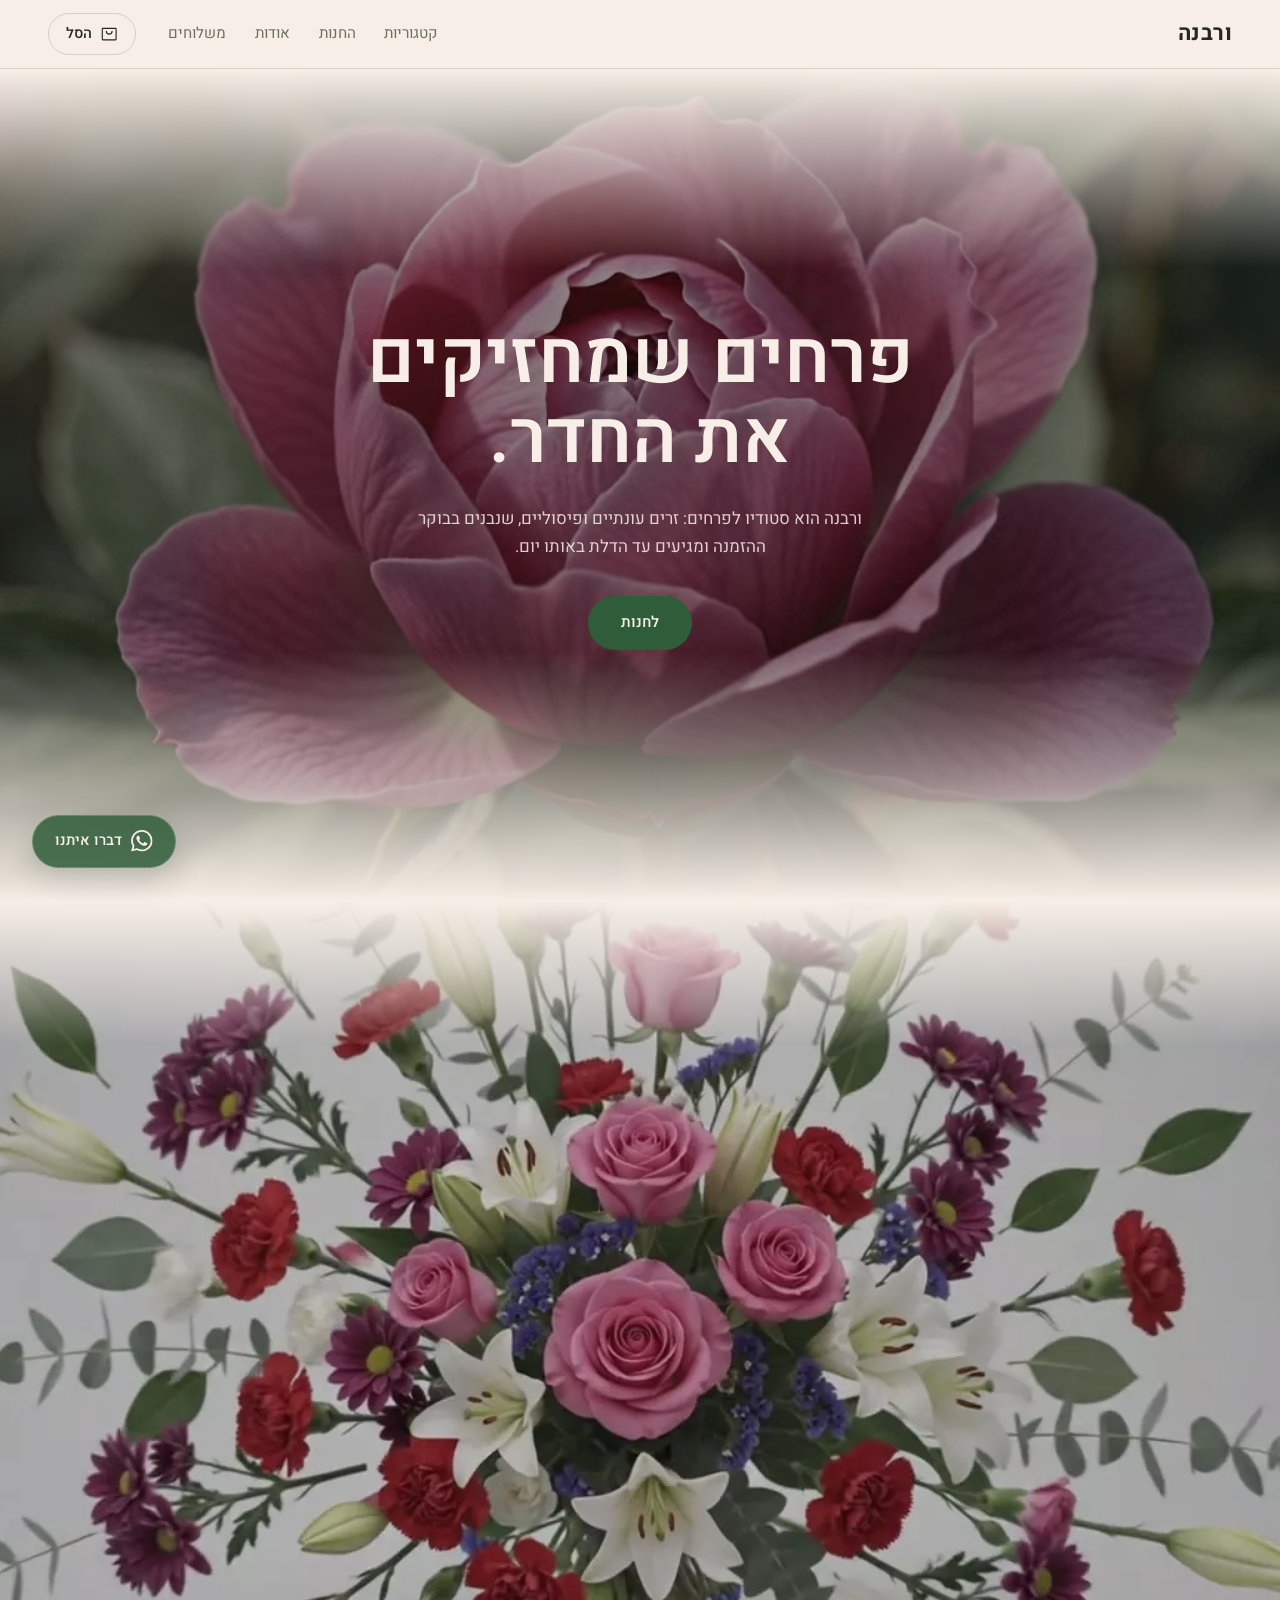
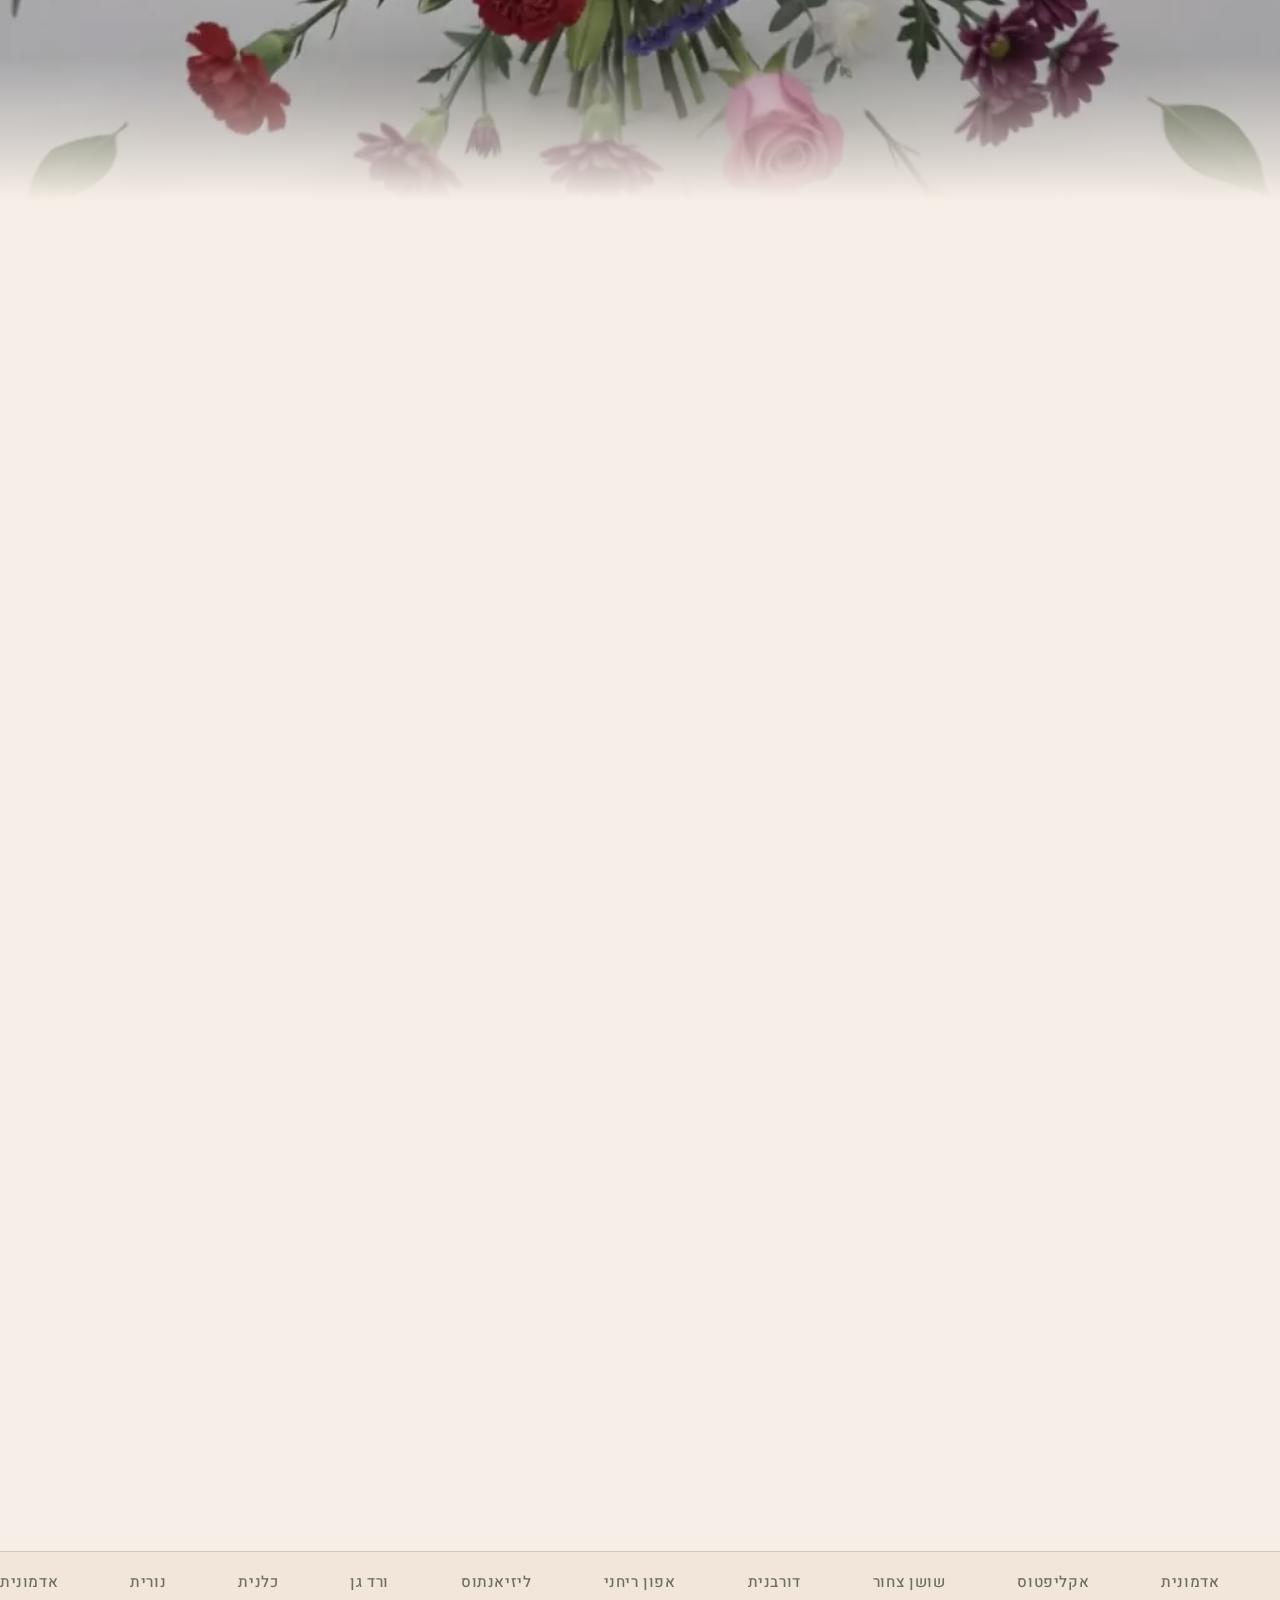
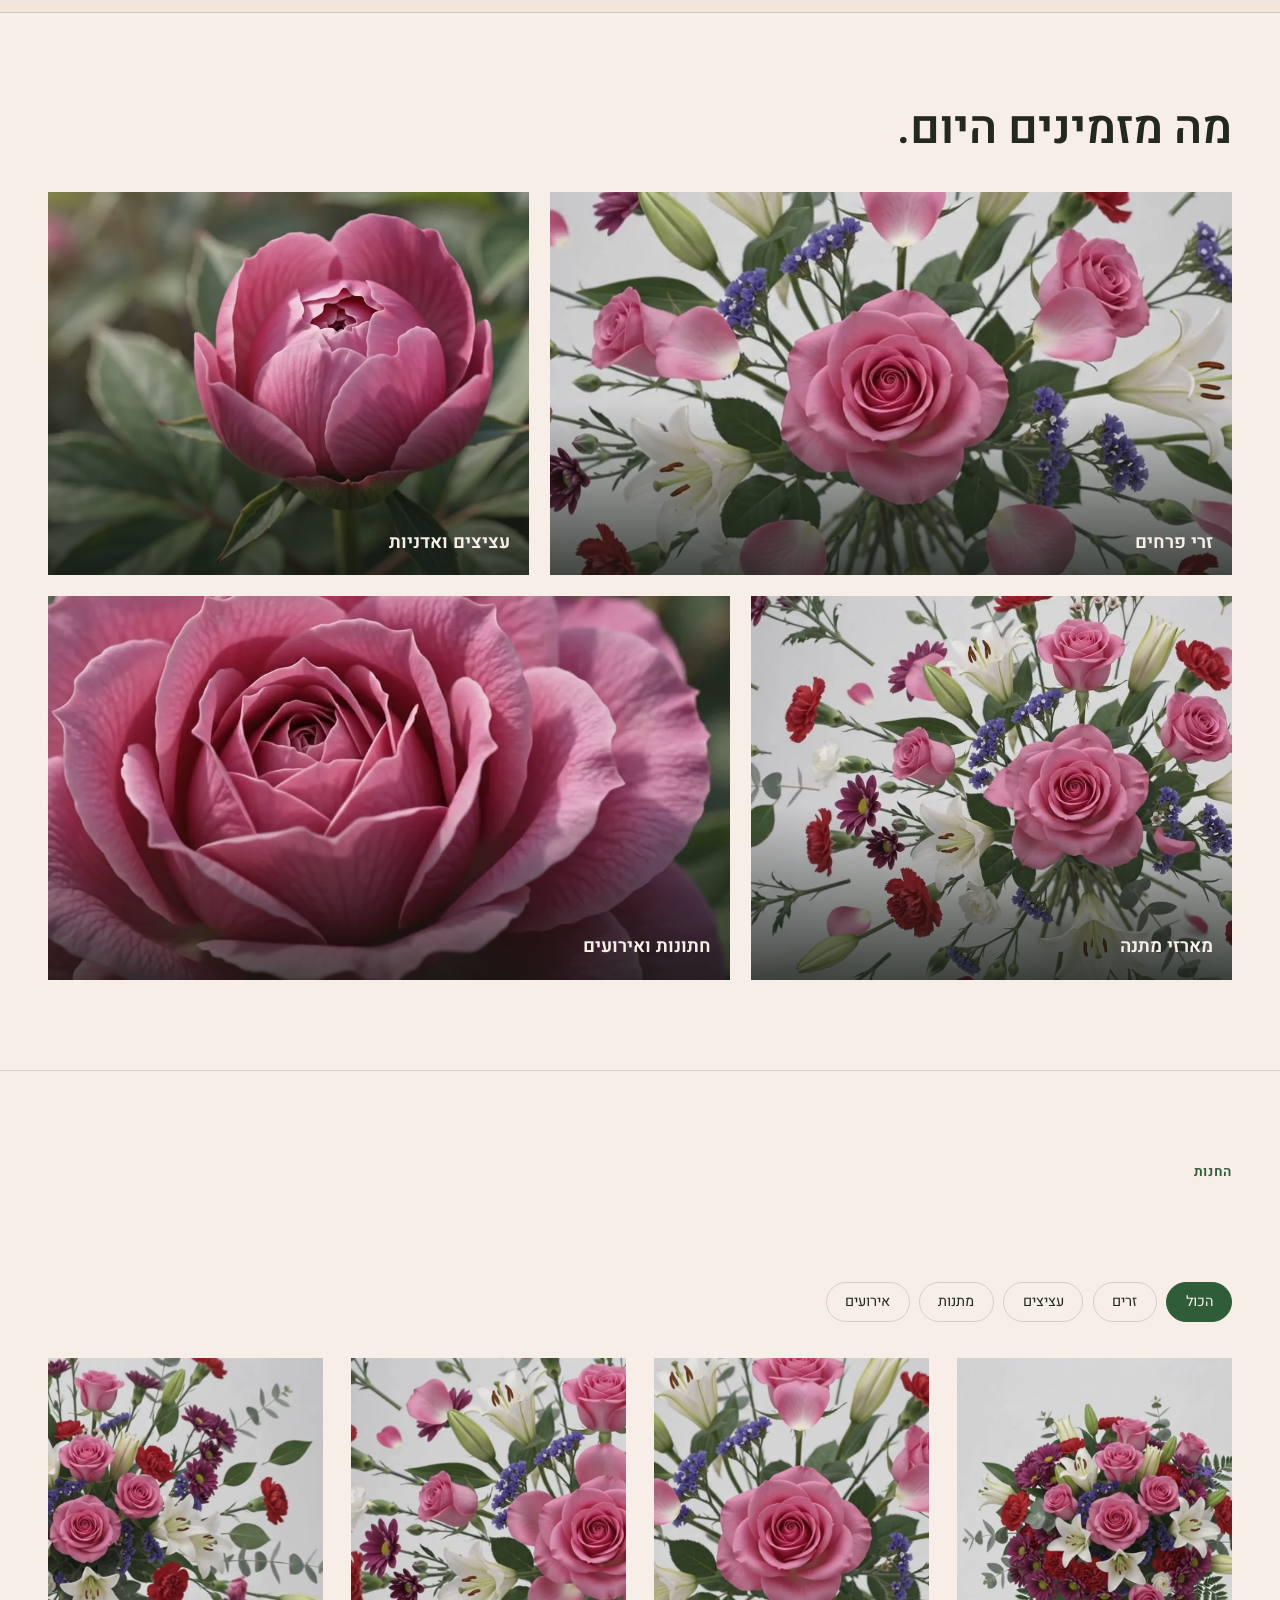
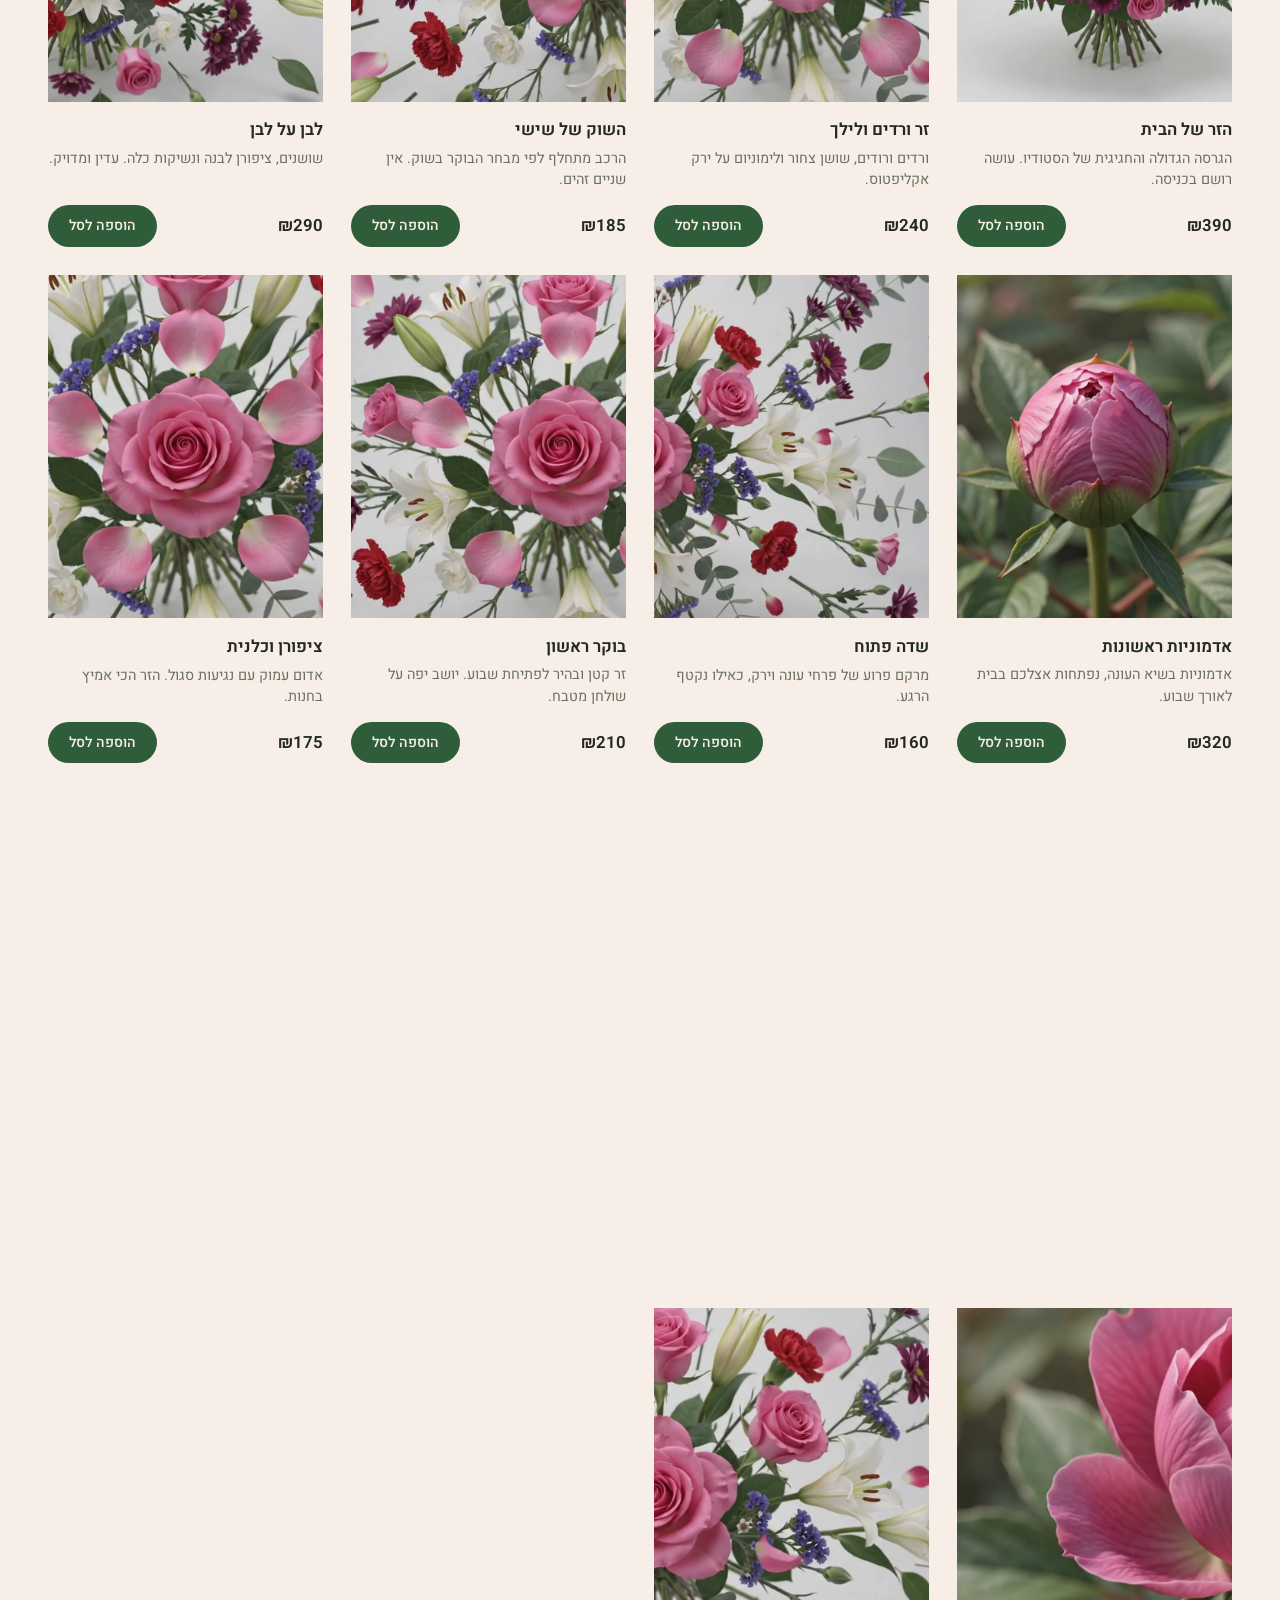
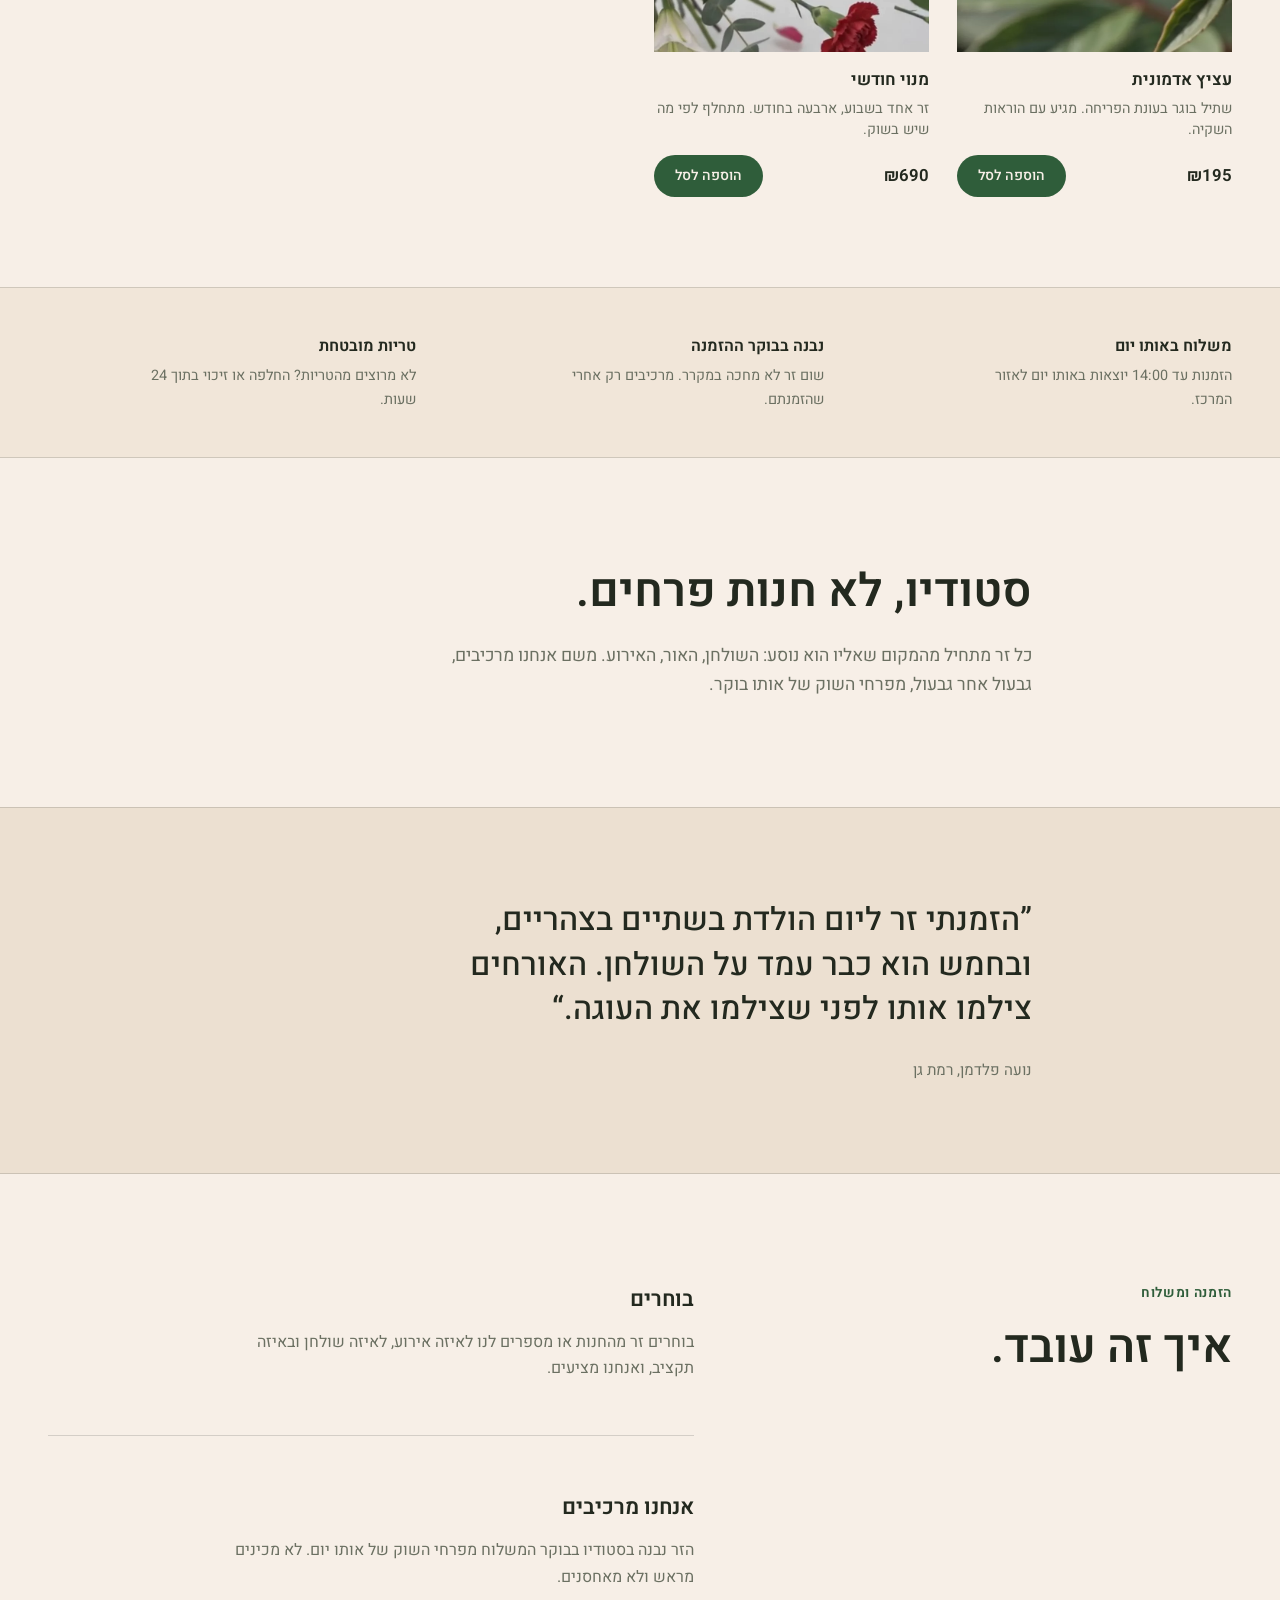
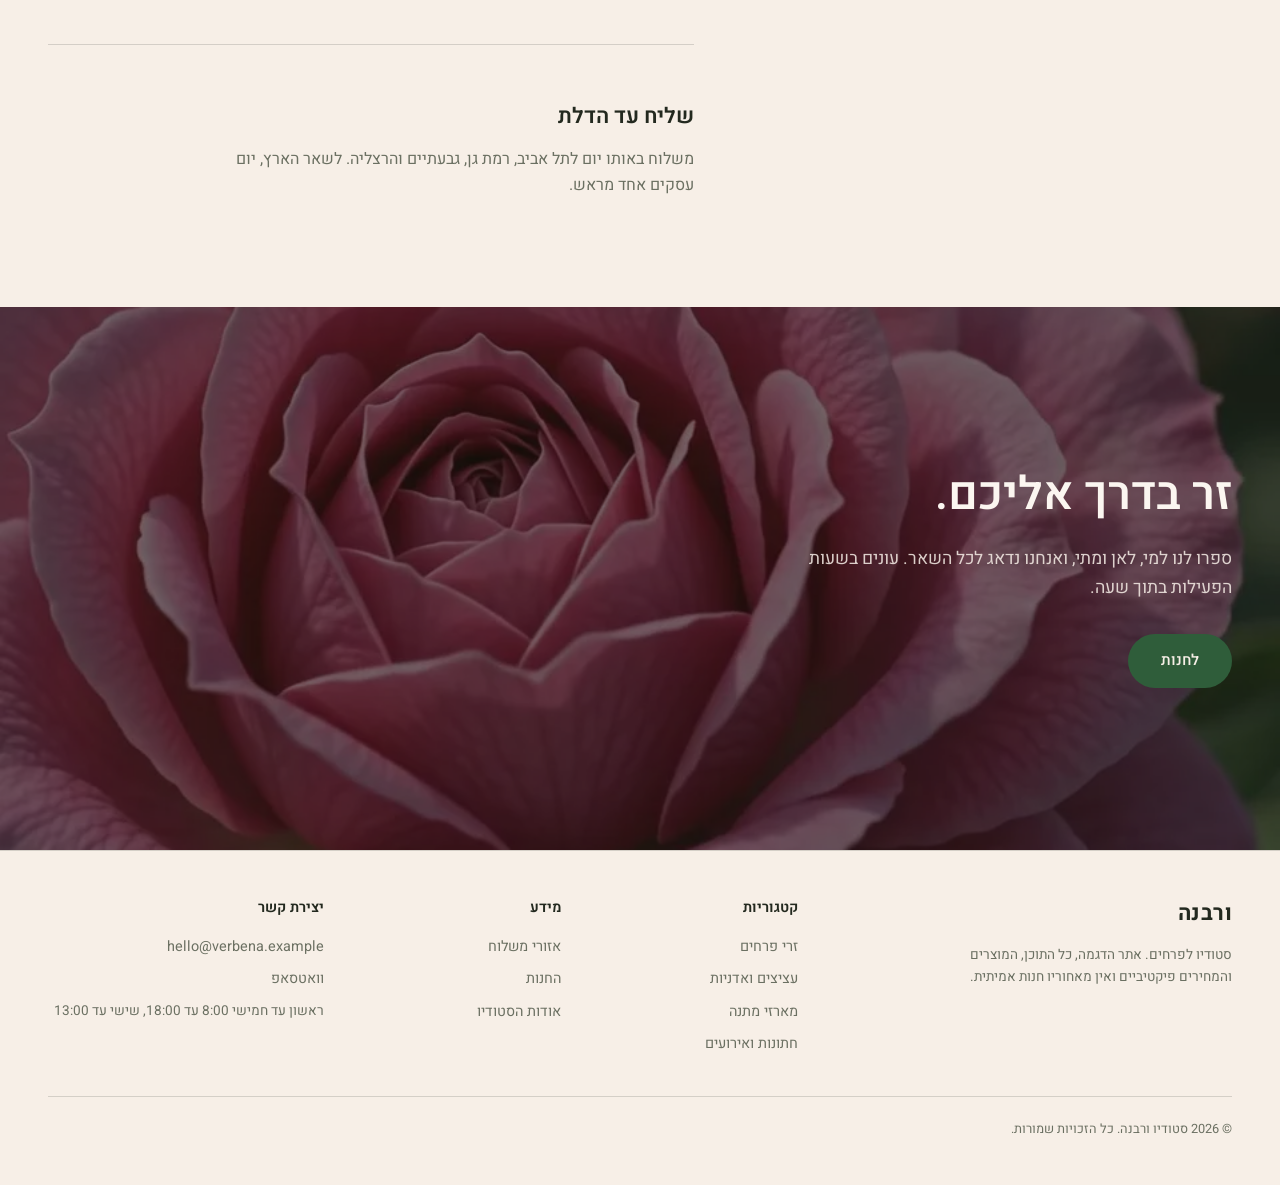
==== commit 7f85a546: "Add product detail pages and a click-to-cart flow, homepage untouched New: a product page at /produc" ====
--- a/index.html
+++ b/index.html
@@ -116,142 +116,156 @@
         <div class="products-grid" data-grid>
 
           <article class="product reveal" data-cat="bouquets">
+            <a class="product-link" href="/products/signature-bouquet" aria-label="הזר של הבית – צפייה במוצר"></a>
             <div class="product-media"><img src="assets/img/p11.webp" width="720" height="900" alt="זר עשיר בגווני ורוד, אדום ולבן" loading="lazy" /></div>
             <h3 class="product-name">הזר של הבית</h3>
             <p class="product-desc">הגרסה הגדולה והחגיגית של הסטודיו. עושה רושם בכניסה.</p>
             <div class="product-row">
               <span class="product-price">&#8362;390</span>
-              <button class="btn btn-primary btn-sm" type="button" data-add data-name="הזר של הבית" data-price="390" data-img="assets/img/p11.webp">הוספה לסל</button>
-            </div>
-          </article>
-
-          <article class="product reveal" data-cat="bouquets">
+              <button class="btn btn-primary btn-sm" type="button" data-add data-slug="signature-bouquet">הוספה לסל</button>
+            </div>
+          </article>
+
+          <article class="product reveal" data-cat="bouquets">
+            <a class="product-link" href="/products/roses-and-lilac" aria-label="זר ורדים ולילך – צפייה במוצר"></a>
             <div class="product-media"><img src="assets/img/p01.webp" width="720" height="900" alt="זר ורדים ורודים עם שושן צחור" loading="lazy" /></div>
             <h3 class="product-name">זר ורדים ולילך</h3>
             <p class="product-desc">ורדים ורודים, שושן צחור ולימוניום על ירק אקליפטוס.</p>
             <div class="product-row">
               <span class="product-price">&#8362;240</span>
-              <button class="btn btn-primary btn-sm" type="button" data-add data-name="זר ורדים ולילך" data-price="240" data-img="assets/img/p01.webp">הוספה לסל</button>
-            </div>
-          </article>
-
-          <article class="product reveal" data-cat="bouquets">
+              <button class="btn btn-primary btn-sm" type="button" data-add data-slug="roses-and-lilac">הוספה לסל</button>
+            </div>
+          </article>
+
+          <article class="product reveal" data-cat="bouquets">
+            <a class="product-link" href="/products/friday-market" aria-label="השוק של שישי – צפייה במוצר"></a>
             <div class="product-media"><img src="assets/img/p02.webp" width="720" height="900" alt="ורד ורוד בתקריב עם ציפורן אדומה" loading="lazy" /></div>
             <h3 class="product-name">השוק של שישי</h3>
             <p class="product-desc">הרכב מתחלף לפי מבחר הבוקר בשוק. אין שניים זהים.</p>
             <div class="product-row">
               <span class="product-price">&#8362;185</span>
-              <button class="btn btn-primary btn-sm" type="button" data-add data-name="השוק של שישי" data-price="185" data-img="assets/img/p02.webp">הוספה לסל</button>
-            </div>
-          </article>
-
-          <article class="product reveal" data-cat="bouquets">
+              <button class="btn btn-primary btn-sm" type="button" data-add data-slug="friday-market">הוספה לסל</button>
+            </div>
+          </article>
+
+          <article class="product reveal" data-cat="bouquets">
+            <a class="product-link" href="/products/white-on-white" aria-label="לבן על לבן – צפייה במוצר"></a>
             <div class="product-media"><img src="assets/img/p03.webp" width="720" height="900" alt="זר עם שושנים לבנות וחרציות סגולות" loading="lazy" /></div>
             <h3 class="product-name">לבן על לבן</h3>
             <p class="product-desc">שושנים, ציפורן לבנה ונשיקות כלה. עדין ומדויק.</p>
             <div class="product-row">
               <span class="product-price">&#8362;290</span>
-              <button class="btn btn-primary btn-sm" type="button" data-add data-name="לבן על לבן" data-price="290" data-img="assets/img/p03.webp">הוספה לסל</button>
+              <button class="btn btn-primary btn-sm" type="button" data-add data-slug="white-on-white">הוספה לסל</button>
             </div>
           </article>
 
           <article class="product reveal" data-cat="plants">
+            <a class="product-link" href="/products/first-peonies" aria-label="אדמוניות ראשונות – צפייה במוצר"></a>
             <div class="product-media"><img src="assets/img/p04.webp" width="720" height="900" alt="ניצן אדמונית ורוד בגינה" loading="lazy" /></div>
             <h3 class="product-name">אדמוניות ראשונות</h3>
             <p class="product-desc">אדמוניות בשיא העונה, נפתחות אצלכם בבית לאורך שבוע.</p>
             <div class="product-row">
               <span class="product-price">&#8362;320</span>
-              <button class="btn btn-primary btn-sm" type="button" data-add data-name="אדמוניות ראשונות" data-price="320" data-img="assets/img/p04.webp">הוספה לסל</button>
-            </div>
-          </article>
-
-          <article class="product reveal" data-cat="bouquets">
+              <button class="btn btn-primary btn-sm" type="button" data-add data-slug="first-peonies">הוספה לסל</button>
+            </div>
+          </article>
+
+          <article class="product reveal" data-cat="bouquets">
+            <a class="product-link" href="/products/open-field" aria-label="שדה פתוח – צפייה במוצר"></a>
             <div class="product-media"><img src="assets/img/p05.webp" width="720" height="900" alt="פרחי עונה פזורים בגוונים חמים" loading="lazy" /></div>
             <h3 class="product-name">שדה פתוח</h3>
             <p class="product-desc">מרקם פרוע של פרחי עונה וירק, כאילו נקטף הרגע.</p>
             <div class="product-row">
               <span class="product-price">&#8362;160</span>
-              <button class="btn btn-primary btn-sm" type="button" data-add data-name="שדה פתוח" data-price="160" data-img="assets/img/p05.webp">הוספה לסל</button>
-            </div>
-          </article>
-
-          <article class="product reveal" data-cat="bouquets">
+              <button class="btn btn-primary btn-sm" type="button" data-add data-slug="open-field">הוספה לסל</button>
+            </div>
+          </article>
+
+          <article class="product reveal" data-cat="bouquets">
+            <a class="product-link" href="/products/first-morning" aria-label="בוקר ראשון – צפייה במוצר"></a>
             <div class="product-media"><img src="assets/img/p06.webp" width="720" height="900" alt="זר ורדים ולילות בגוון בהיר" loading="lazy" /></div>
             <h3 class="product-name">בוקר ראשון</h3>
             <p class="product-desc">זר קטן ובהיר לפתיחת שבוע. יושב יפה על שולחן מטבח.</p>
             <div class="product-row">
               <span class="product-price">&#8362;210</span>
-              <button class="btn btn-primary btn-sm" type="button" data-add data-name="בוקר ראשון" data-price="210" data-img="assets/img/p06.webp">הוספה לסל</button>
-            </div>
-          </article>
-
-          <article class="product reveal" data-cat="bouquets">
+              <button class="btn btn-primary btn-sm" type="button" data-add data-slug="first-morning">הוספה לסל</button>
+            </div>
+          </article>
+
+          <article class="product reveal" data-cat="bouquets">
+            <a class="product-link" href="/products/carnation-and-anemone" aria-label="ציפורן וכלנית – צפייה במוצר"></a>
             <div class="product-media"><img src="assets/img/p07.webp" width="720" height="900" alt="ציפורן אדומה וכלנית בזר" loading="lazy" /></div>
             <h3 class="product-name">ציפורן וכלנית</h3>
             <p class="product-desc">אדום עמוק עם נגיעות סגול. הזר הכי אמיץ בחנות.</p>
             <div class="product-row">
               <span class="product-price">&#8362;175</span>
-              <button class="btn btn-primary btn-sm" type="button" data-add data-name="ציפורן וכלנית" data-price="175" data-img="assets/img/p07.webp">הוספה לסל</button>
+              <button class="btn btn-primary btn-sm" type="button" data-add data-slug="carnation-and-anemone">הוספה לסל</button>
             </div>
           </article>
 
           <article class="product reveal" data-cat="gifts">
+            <a class="product-link" href="/products/condolence-arrangement" aria-label="מארז ניחומים – צפייה במוצר"></a>
             <div class="product-media"><img src="assets/img/p08.webp" width="720" height="900" alt="פרחים לבנים וירוקים במארז מאופק" loading="lazy" /></div>
             <h3 class="product-name">מארז ניחומים</h3>
             <p class="product-desc">לבן וירק בלבד, בלי כיתוב. נשלח עם כרטיס דיסקרטי.</p>
             <div class="product-row">
               <span class="product-price">&#8362;230</span>
-              <button class="btn btn-primary btn-sm" type="button" data-add data-name="מארז ניחומים" data-price="230" data-img="assets/img/p08.webp">הוספה לסל</button>
+              <button class="btn btn-primary btn-sm" type="button" data-add data-slug="condolence-arrangement">הוספה לסל</button>
             </div>
           </article>
 
           <article class="product reveal" data-cat="plants">
+            <a class="product-link" href="/products/home-greenery" aria-label="ירק לבית – צפייה במוצר"></a>
             <div class="product-media"><img src="assets/img/p09.webp" width="720" height="900" alt="עלים ירוקים של צמח בית" loading="lazy" /></div>
             <h3 class="product-name">ירק לבית</h3>
             <p class="product-desc">צמח עלווה בכלי קרמיקה. מחזיק שנים, לא שבוע.</p>
             <div class="product-row">
               <span class="product-price">&#8362;165</span>
-              <button class="btn btn-primary btn-sm" type="button" data-add data-name="ירק לבית" data-price="165" data-img="assets/img/p09.webp">הוספה לסל</button>
+              <button class="btn btn-primary btn-sm" type="button" data-add data-slug="home-greenery">הוספה לסל</button>
             </div>
           </article>
 
           <article class="product reveal" data-cat="gifts">
+            <a class="product-link" href="/products/seasonal-vase" aria-label="אגרטל עונתי – צפייה במוצר"></a>
             <div class="product-media"><img src="assets/img/p10.webp" width="720" height="900" alt="אגרטל קטן עם פרחי עונה" loading="lazy" /></div>
             <h3 class="product-name">אגרטל עונתי</h3>
             <p class="product-desc">אגרטל זכוכית עם מבחר השבוע. מגיע מסודר, בלי עבודה.</p>
             <div class="product-row">
               <span class="product-price">&#8362;145</span>
-              <button class="btn btn-primary btn-sm" type="button" data-add data-name="אגרטל עונתי" data-price="145" data-img="assets/img/p10.webp">הוספה לסל</button>
+              <button class="btn btn-primary btn-sm" type="button" data-add data-slug="seasonal-vase">הוספה לסל</button>
             </div>
           </article>
 
           <article class="product reveal" data-cat="events">
+            <a class="product-link" href="/products/bridal-bouquet" aria-label="זר כלה – צפייה במוצר"></a>
             <div class="product-media"><img src="assets/img/p12.webp" width="720" height="900" alt="עלי כותרת ורודים בתקריב" loading="lazy" /></div>
             <h3 class="product-name">זר כלה</h3>
             <p class="product-desc">נבנה בפגישת התאמה אישית. המחיר הוא נקודת פתיחה.</p>
             <div class="product-row">
               <span class="product-price">&#8362;450</span>
-              <button class="btn btn-primary btn-sm" type="button" data-add data-name="זר כלה" data-price="450" data-img="assets/img/p12.webp">הוספה לסל</button>
+              <button class="btn btn-primary btn-sm" type="button" data-add data-slug="bridal-bouquet">הוספה לסל</button>
             </div>
           </article>
 
           <article class="product reveal" data-cat="plants">
+            <a class="product-link" href="/products/peony-plant" aria-label="עציץ אדמונית – צפייה במוצר"></a>
             <div class="product-media"><img src="assets/img/p13.webp" width="720" height="900" alt="עציץ אדמונית בעלים ירוקים" loading="lazy" /></div>
             <h3 class="product-name">עציץ אדמונית</h3>
             <p class="product-desc">שתיל בוגר בעונת הפריחה. מגיע עם הוראות השקיה.</p>
             <div class="product-row">
               <span class="product-price">&#8362;195</span>
-              <button class="btn btn-primary btn-sm" type="button" data-add data-name="עציץ אדמונית" data-price="195" data-img="assets/img/p13.webp">הוספה לסל</button>
+              <button class="btn btn-primary btn-sm" type="button" data-add data-slug="peony-plant">הוספה לסל</button>
             </div>
           </article>
 
           <article class="product reveal" data-cat="gifts">
+            <a class="product-link" href="/products/monthly-subscription" aria-label="מנוי חודשי – צפייה במוצר"></a>
             <div class="product-media"><img src="assets/img/p14.webp" width="720" height="900" alt="זר מגוון בגווני ורוד ולבן" loading="lazy" /></div>
             <h3 class="product-name">מנוי חודשי</h3>
             <p class="product-desc">זר אחד בשבוע, ארבעה בחודש. מתחלף לפי מה שיש בשוק.</p>
             <div class="product-row">
               <span class="product-price">&#8362;690</span>
-              <button class="btn btn-primary btn-sm" type="button" data-add data-name="מנוי חודשי" data-price="690" data-img="assets/img/p14.webp">הוספה לסל</button>
+              <button class="btn btn-primary btn-sm" type="button" data-add data-slug="monthly-subscription">הוספה לסל</button>
             </div>
           </article>
 
@@ -468,6 +482,7 @@
   <div class="toast" data-toast hidden role="status" aria-live="polite"></div>
 
   <script src="js/main.js" defer></script>
+  <script src="js/products.js" defer></script>
   <script src="js/shop.js" defer></script>
 </body>
 </html>
--- a/css/main.css
+++ b/css/main.css
@@ -1,7 +1,8 @@
 /* Vervain, floral studio.
    Cream ground with a single deep-green accent. The two video sections keep their
    cinematic treatment and fade into the cream at their edges.
-   Shape system: radius 0 everywhere. Direction: RTL. */
+   Shape rule: interactive controls are pill or circle, surfaces and imagery stay
+   sharp. Applied everywhere, no exceptions. Direction: RTL. */
 
 @font-face {
   font-family: "Heebo";
@@ -46,6 +47,9 @@
   --img-tint: rgba(15, 19, 15, 0.2);
   --scrim: rgba(16, 22, 16, 0.58);
 
+  --r-pill: 999px;   /* buttons, chips, badges */
+  --r-control: 12px; /* inputs, toast, notes */
+
   --font-sans: "Heebo", "Geist", "Helvetica Neue", Arial, sans-serif;
   --shell: 1280px;
   --nav-h: 68px;
@@ -113,8 +117,9 @@
   font-size: 0.95rem;
   font-weight: 560;
   text-decoration: none;
-  padding: 0.85rem 1.9rem;
+  padding: 0.85rem 2rem;
   border: 1px solid transparent;
+  border-radius: var(--r-pill);
   cursor: pointer;
   transition: transform 0.15s ease, background-color 0.2s ease, color 0.2s ease;
   white-space: nowrap;
@@ -131,7 +136,7 @@
 }
 .btn-ghost:hover { background: var(--bg-3); }
 
-.btn-sm { padding: 0.5rem 1.15rem; font-size: 0.88rem; }
+.btn-sm { padding: 0.5rem 1.25rem; font-size: 0.88rem; }
 .btn-block { width: 100%; }
 
 .icon-btn {
@@ -142,10 +147,12 @@
   height: 2.4rem;
   background: transparent;
   border: 0;
+  border-radius: var(--r-pill);
   cursor: pointer;
   color: var(--muted);
-}
-.icon-btn:hover { color: var(--text); }
+  transition: background-color 0.2s ease, color 0.2s ease;
+}
+.icon-btn:hover { color: var(--text); background: var(--bg-3); }
 
 /* ---------- Navigation ---------- */
 
@@ -192,7 +199,8 @@
   gap: 0.5rem;
   background: transparent;
   border: 1px solid var(--line);
-  padding: 0.5rem 1rem;
+  border-radius: var(--r-pill);
+  padding: 0.5rem 1.05rem;
   cursor: pointer;
   font-size: 0.92rem;
   font-weight: 540;
@@ -290,7 +298,7 @@
 
 .unfold {
   position: relative;
-  height: 320vh;
+  height: 250vh; /* the scroll runway: shorter means the sequence plays faster */
 }
 
 .unfold-sticky {
@@ -449,7 +457,8 @@
 .chip {
   background: transparent;
   border: 1px solid var(--line);
-  padding: 0.45rem 1.1rem;
+  border-radius: var(--r-pill);
+  padding: 0.45rem 1.15rem;
   font-size: 0.9rem;
   cursor: pointer;
   transition: background-color 0.2s ease, color 0.2s ease, border-color 0.2s ease;
@@ -468,7 +477,23 @@
   gap: clamp(1.4rem, 2.2vw, 2rem);
 }
 
-.product { display: flex; flex-direction: column; }
+.product { position: relative; display: flex; flex-direction: column; }
+
+/* Stretched-link pattern: an absolutely positioned anchor covers the whole card so
+   clicking anywhere (image, name, description, empty padding) opens the product page,
+   while the add-to-cart button sits in a stacking context above it and still adds to
+   the cart directly instead of navigating. */
+.product-link {
+  position: absolute;
+  inset: 0;
+  z-index: 1;
+}
+.product-link:focus-visible {
+  outline: 2px solid var(--accent);
+  outline-offset: 3px;
+}
+
+.product-row { position: relative; z-index: 2; }
 
 .product-media {
   overflow: hidden;
@@ -706,21 +731,28 @@
   display: inline-flex;
   align-items: center;
   gap: 0.55rem;
-  padding: 0.8rem 1.25rem;
-  background: var(--accent);
+  padding: 0.85rem 1.4rem;
+  background: color-mix(in srgb, var(--accent) 85%, transparent);
+  backdrop-filter: blur(10px);
+  -webkit-backdrop-filter: blur(10px);
+  border: 1px solid rgba(247, 239, 231, 0.22);
+  border-radius: var(--r-pill);
   color: var(--btn-ink);
   text-decoration: none;
   font-size: 0.92rem;
   font-weight: 560;
-  box-shadow: 0 10px 30px rgba(23, 33, 23, 0.22);
+  box-shadow: 0 10px 30px rgba(23, 33, 23, 0.18);
   transition: transform 0.2s ease, background-color 0.2s ease;
 }
-.wa-fab:hover { background: #274d30; transform: translateY(-2px); }
+.wa-fab:hover {
+  background: color-mix(in srgb, var(--accent) 95%, transparent);
+  transform: translateY(-2px);
+}
 .wa-fab .ico { width: 1.35rem; height: 1.35rem; }
 
 @media (max-width: 560px) {
   .wa-fab span { display: none; }
-  .wa-fab { padding: 0.95rem; }
+  .wa-fab { padding: 1rem; }
 }
 
 @media (prefers-reduced-motion: reduce) {
@@ -813,6 +845,7 @@
   justify-content: center;
   background: transparent;
   border: 1px solid var(--line);
+  border-radius: var(--r-pill);
   cursor: pointer;
   color: var(--text);
 }
@@ -899,7 +932,8 @@
   grid-column: 1 / -1;
   background: var(--accent-soft);
   border-inline-start: 3px solid var(--accent);
-  padding: 0.7rem 0.9rem;
+  border-radius: var(--r-control);
+  padding: 0.7rem 1rem;
   font-size: 0.88rem;
   color: var(--text);
 }
@@ -917,7 +951,8 @@
   color: var(--text);
   background: #fffaf4;
   border: 1px solid var(--line);
-  padding: 0.65rem 0.75rem;
+  border-radius: var(--r-control);
+  padding: 0.65rem 0.9rem;
   width: 100%;
 }
 .field input:focus,
@@ -996,9 +1031,15 @@
   z-index: 80;
   bottom: clamp(1rem, 3vw, 2rem);
   inset-inline-start: clamp(1rem, 3vw, 2rem);
+  max-width: min(420px, calc(100vw - 2rem));
+  display: flex;
+  align-items: center;
+  flex-wrap: wrap;
+  gap: 0.9rem;
   background: var(--text);
   color: var(--bg);
-  padding: 0.8rem 1.2rem;
+  padding: 0.8rem 1.3rem;
+  border-radius: var(--r-pill);
   font-size: 0.92rem;
   box-shadow: 0 10px 30px rgba(23, 33, 23, 0.25);
   opacity: 0;
@@ -1006,6 +1047,178 @@
   transition: opacity 0.25s ease, transform 0.25s ease;
 }
 .toast.is-on { opacity: 1; transform: none; }
+
+.toast-msg { flex: 1; min-width: 0; }
+
+.toast-actions { display: flex; gap: 0.9rem; flex: none; }
+
+.toast-link {
+  background: transparent;
+  border: 0;
+  padding: 0;
+  color: inherit;
+  font-size: 0.85rem;
+  font-weight: 640;
+  text-decoration: underline;
+  text-underline-offset: 2px;
+  cursor: pointer;
+  opacity: 0.92;
+}
+.toast-link:hover { opacity: 1; }
+
+/* ---------- Product detail page ---------- */
+
+.pd-shell { padding-block: clamp(2rem, 5vh, 3.5rem) clamp(4rem, 8vh, 6rem); }
+
+.pd-back {
+  display: inline-flex;
+  align-items: center;
+  gap: 0.4rem;
+  margin-bottom: 1.6rem;
+  font-size: 0.9rem;
+  color: var(--muted);
+  text-decoration: none;
+  transition: color 0.2s ease;
+}
+.pd-back:hover { color: var(--text); }
+
+.pd {
+  display: grid;
+  grid-template-columns: 1fr 1fr;
+  gap: clamp(2rem, 5vw, 4rem);
+  align-items: start;
+}
+
+.pd-gallery-main {
+  background: var(--bg-2);
+  overflow: hidden;
+  aspect-ratio: 4 / 5;
+}
+.pd-gallery-main img {
+  width: 100%;
+  height: 100%;
+  object-fit: cover;
+  filter: saturate(0.82) contrast(1.02);
+}
+
+.pd-gallery-thumbs { display: flex; gap: 0.6rem; margin-top: 0.8rem; }
+.pd-thumb {
+  width: 64px;
+  height: 64px;
+  padding: 0;
+  border: 1px solid var(--line);
+  background: var(--bg-2);
+  cursor: pointer;
+  overflow: hidden;
+}
+.pd-thumb img { width: 100%; height: 100%; object-fit: cover; }
+.pd-thumb.is-on { border-color: var(--accent); }
+
+.pd-name {
+  font-size: clamp(1.9rem, 3.4vw, 2.6rem);
+  font-weight: 600;
+  line-height: 1.15;
+  text-wrap: balance;
+  margin-top: 0.3rem;
+}
+
+.pd-price-row {
+  display: flex;
+  align-items: center;
+  gap: 1rem;
+  margin-top: 1rem;
+  flex-wrap: wrap;
+}
+.pd-price {
+  font-size: 1.4rem;
+  font-weight: 640;
+  font-variant-numeric: tabular-nums;
+}
+
+.pd-availability {
+  display: inline-flex;
+  align-items: center;
+  gap: 0.4rem;
+  font-size: 0.85rem;
+}
+.pd-availability::before {
+  content: "";
+  width: 0.5rem;
+  height: 0.5rem;
+  border-radius: 50%;
+  background: currentColor;
+  flex: none;
+}
+.pd-availability--ok { color: var(--accent); }
+.pd-availability--custom { color: var(--muted); }
+
+.pd-desc {
+  margin-top: 1.1rem;
+  color: var(--muted);
+  font-size: 1rem;
+  max-width: 52ch;
+}
+
+.pd-field { margin-top: 1.6rem; }
+.pd-field h2 { font-size: 0.85rem; font-weight: 640; margin-bottom: 0.6rem; }
+.pd-field p { color: var(--muted); font-size: 0.92rem; }
+
+.pd-sizes { display: flex; flex-wrap: wrap; gap: 0.6rem; }
+.pd-size-btn { min-height: 2.75rem; }
+
+/* Slightly larger than the cart drawer's .qty buttons (which stay untouched): this
+   is the primary quantity control on the page, and on mobile it needs a full 44px
+   touch target. */
+.pd-qty button { width: 2.75rem; height: 2.75rem; }
+.pd-qty output { min-width: 2.5rem; font-size: 1rem; }
+
+.pd-add { margin-top: 2rem; }
+
+.pd-missing {
+  text-align: center;
+  padding-block: clamp(4rem, 14vh, 7rem);
+  max-width: 46ch;
+  margin-inline: auto;
+}
+.pd-missing h1 { font-size: 1.8rem; font-weight: 640; }
+.pd-missing p { margin-top: 0.8rem; color: var(--muted); }
+.pd-missing .btn { margin-top: 1.6rem; }
+
+@media (max-width: 860px) {
+  .pd { grid-template-columns: 1fr; gap: 1.8rem; }
+}
+
+/* Compact bottom bar, mobile only: the full-width in-flow add-to-cart button stays
+   in place too, this just keeps the action reachable without scrolling back up on a
+   tall product page. Both call the same handler and stay in sync on size changes. */
+.pd-sticky-cta {
+  display: none;
+  position: fixed;
+  inset-inline: 0;
+  bottom: 0;
+  z-index: 55;
+  align-items: center;
+  justify-content: space-between;
+  gap: 1rem;
+  padding: 0.9rem clamp(1rem, 4vw, 1.5rem);
+  background: color-mix(in srgb, var(--bg) 94%, transparent);
+  backdrop-filter: blur(10px);
+  -webkit-backdrop-filter: blur(10px);
+  border-top: 1px solid var(--line);
+}
+.pd-sticky-price { font-size: 1.05rem; font-weight: 640; font-variant-numeric: tabular-nums; }
+
+@media (max-width: 640px) {
+  .pd-sticky-cta { display: flex; }
+  body.page-product { padding-bottom: 84px; }
+  body.page-product .wa-fab { display: none; }
+}
+
+/* Free, no-JS page-to-page cross-fade in browsers that support it; a plain navigation
+   everywhere else. */
+@media (prefers-reduced-motion: no-preference) {
+  @view-transition { navigation: auto; }
+}
 
 /* ---------- Motion ---------- */
 
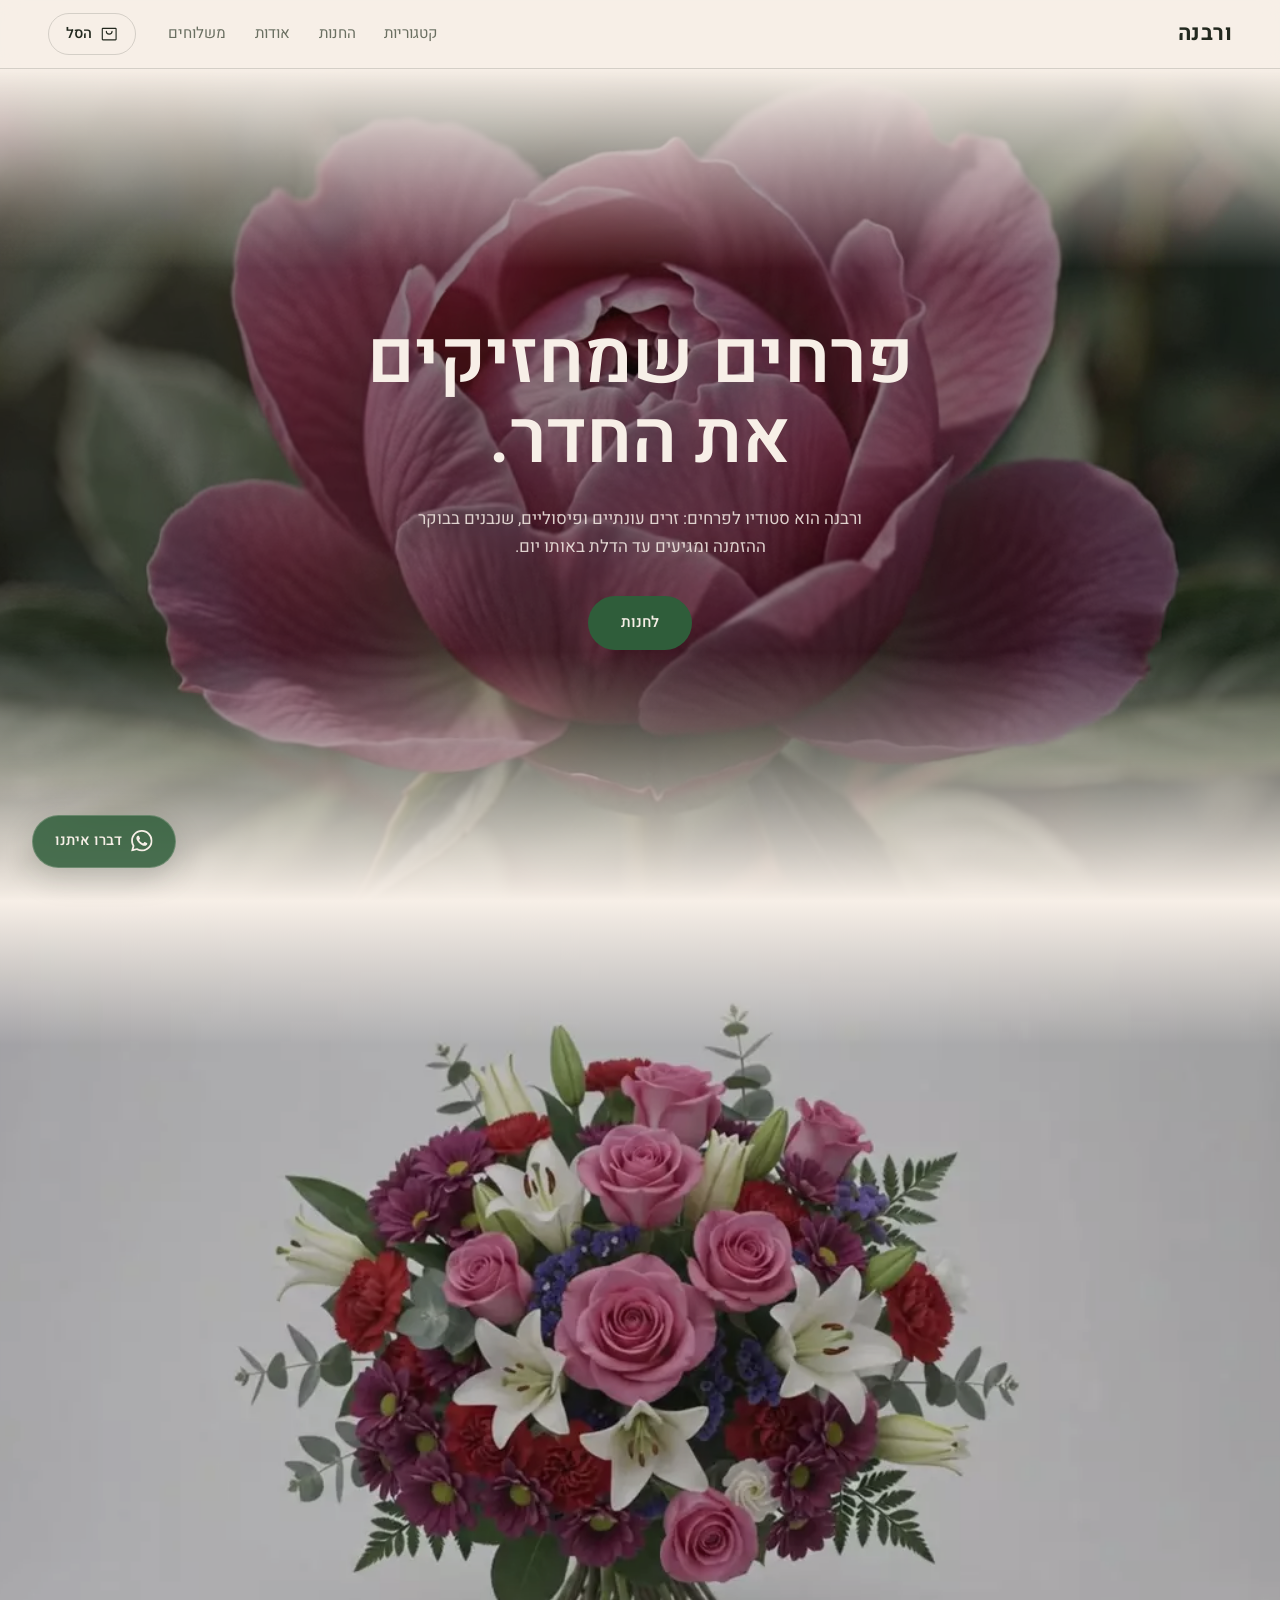
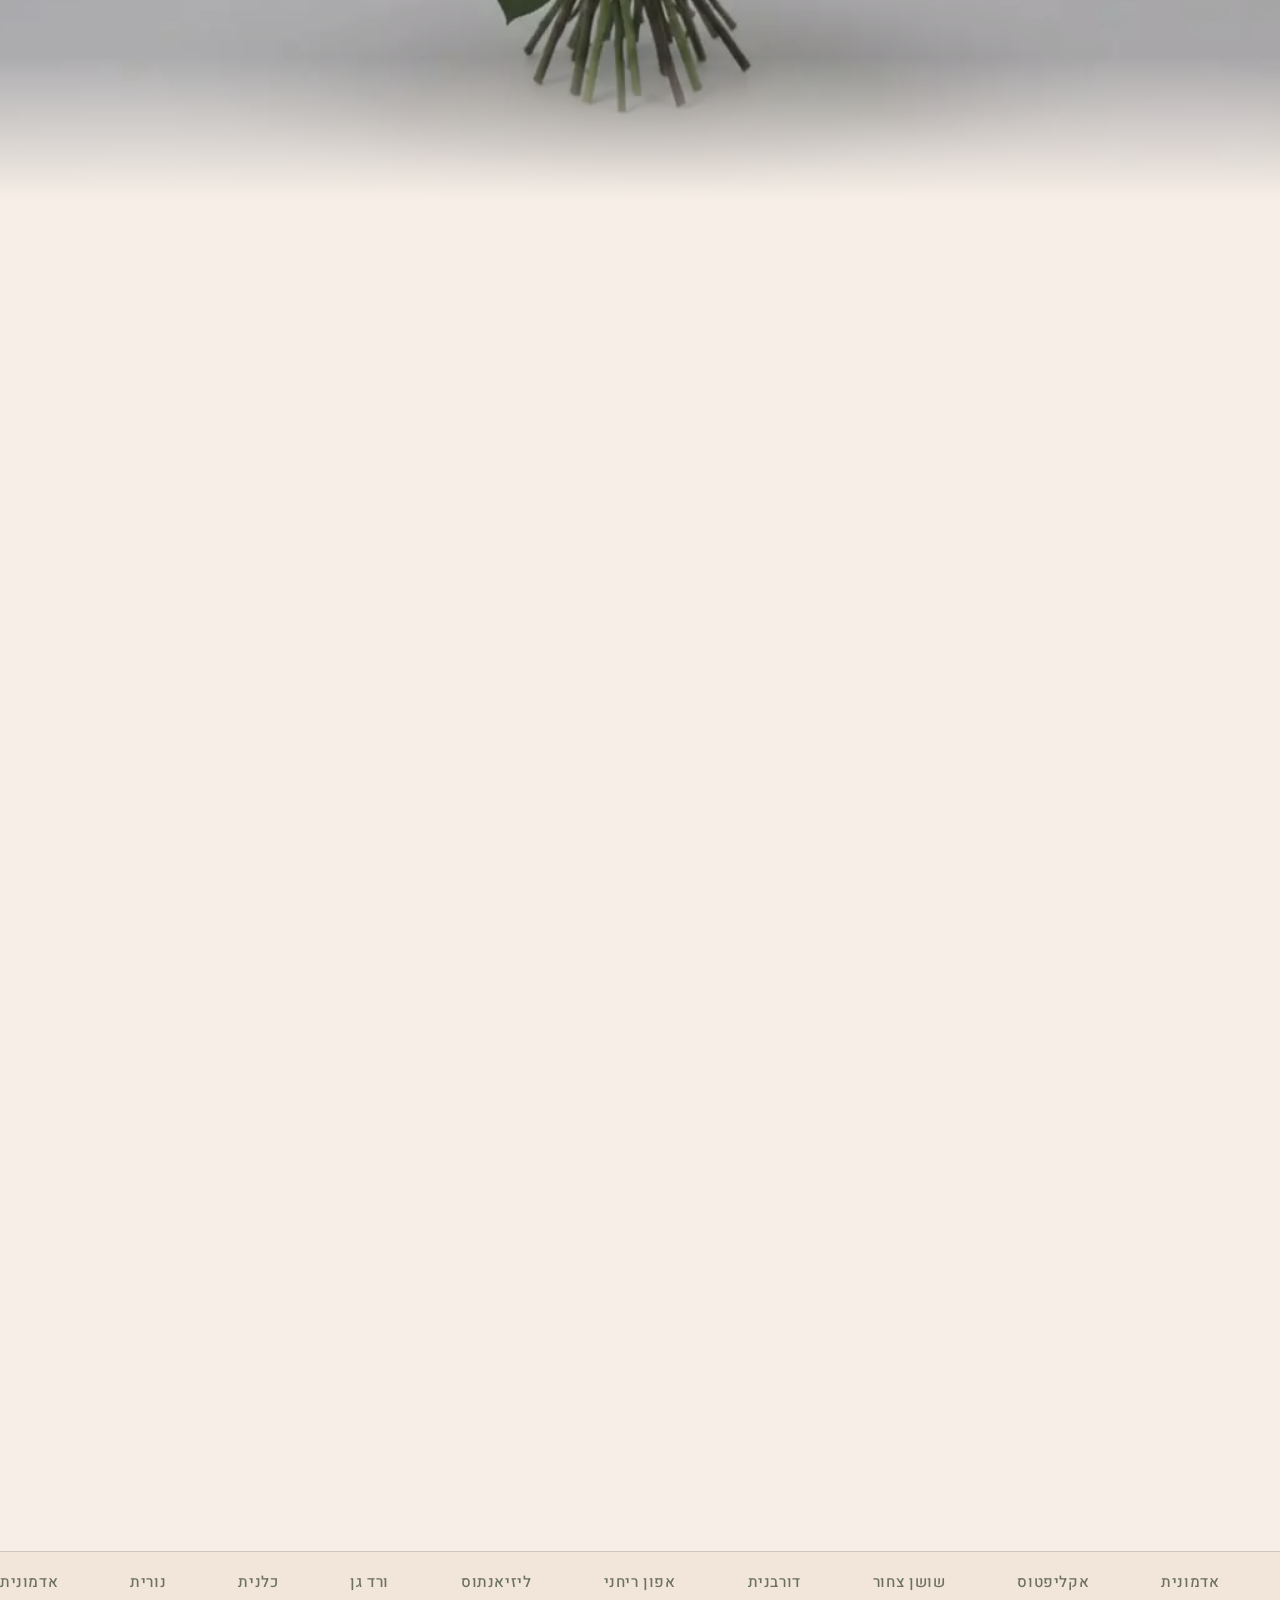
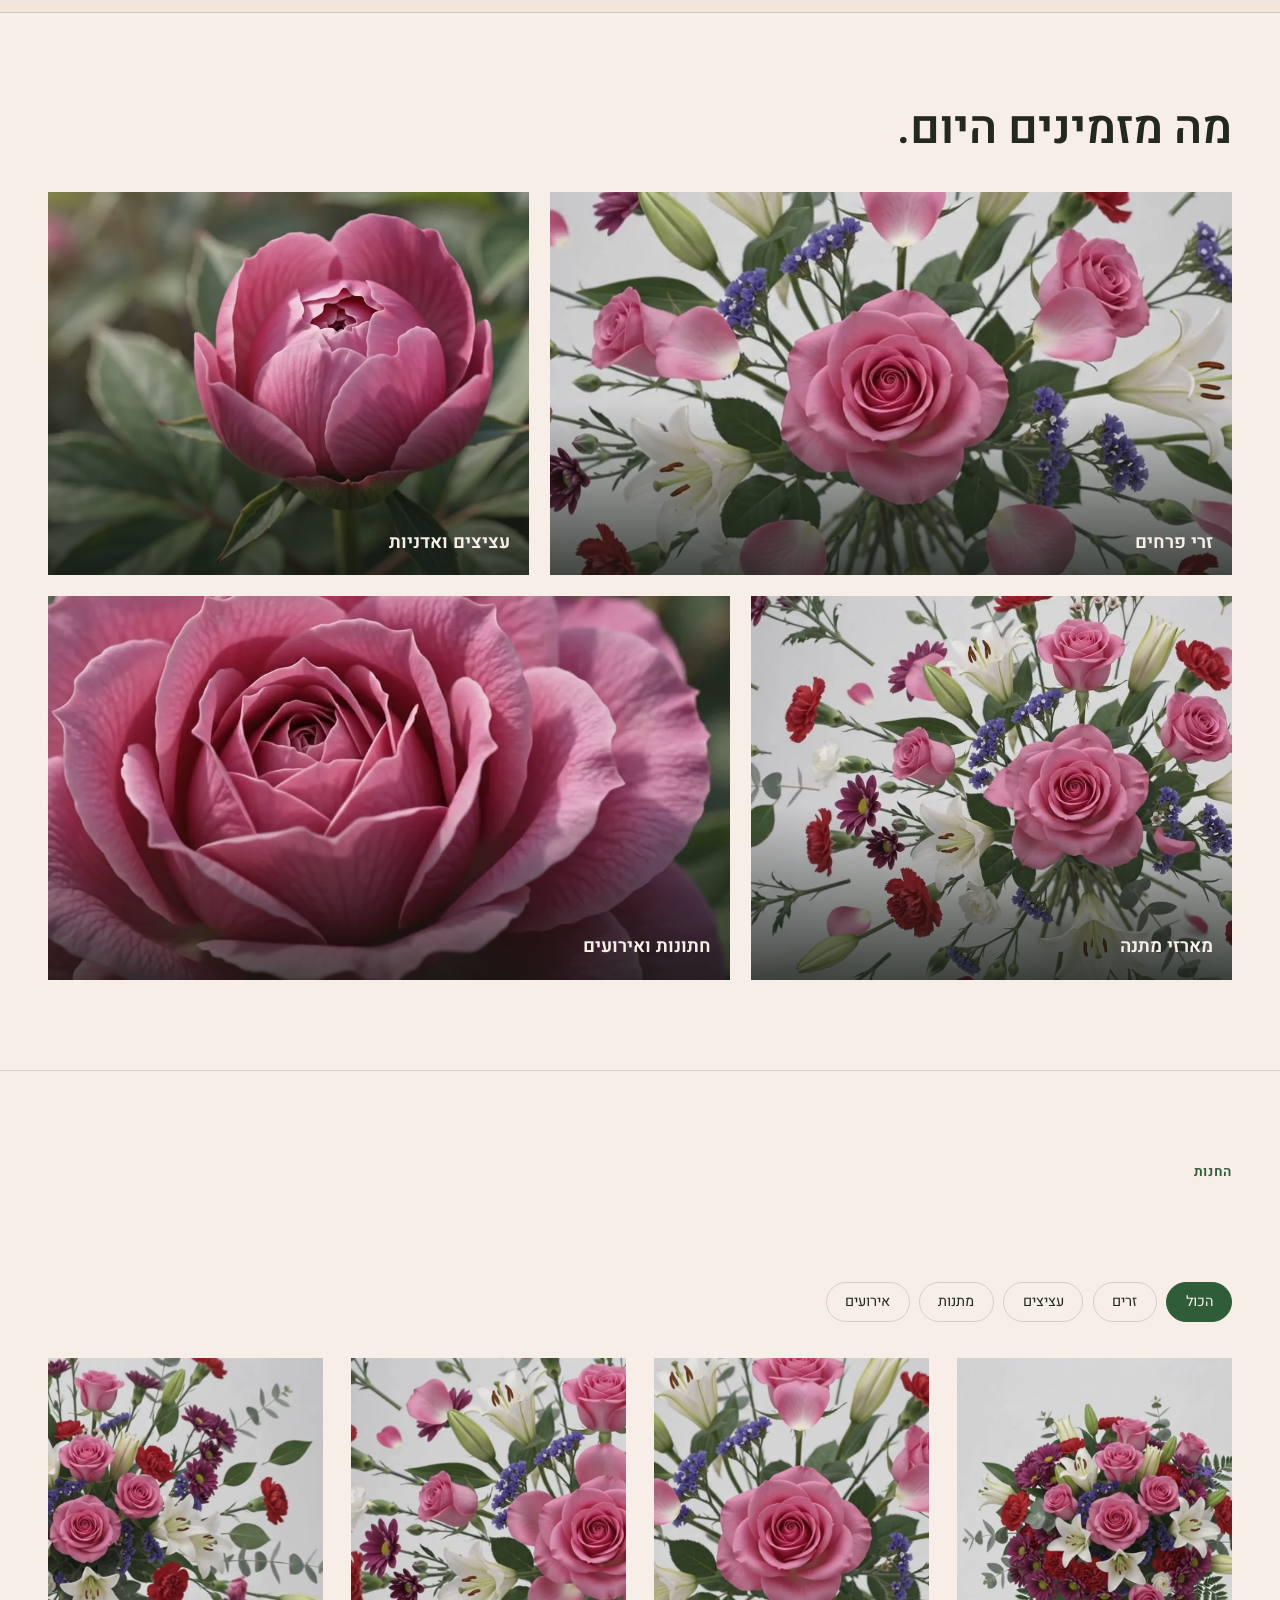
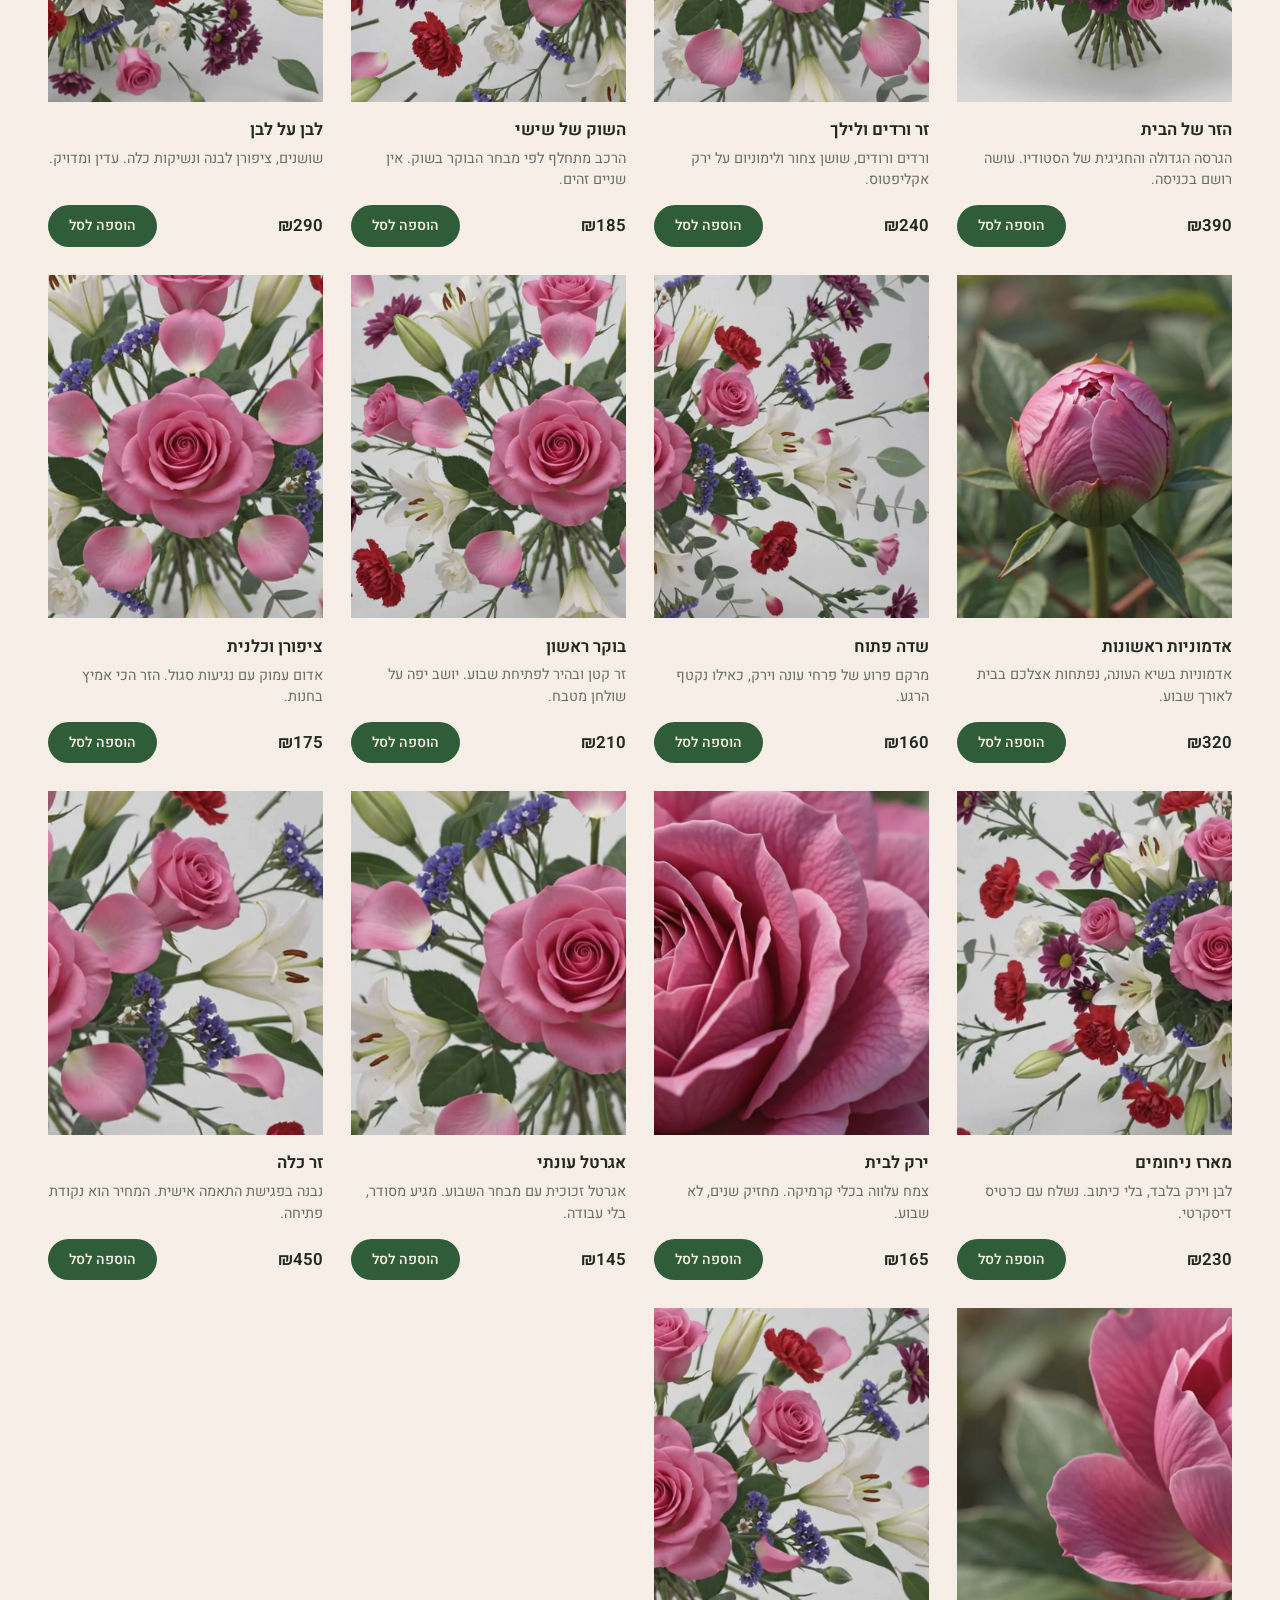
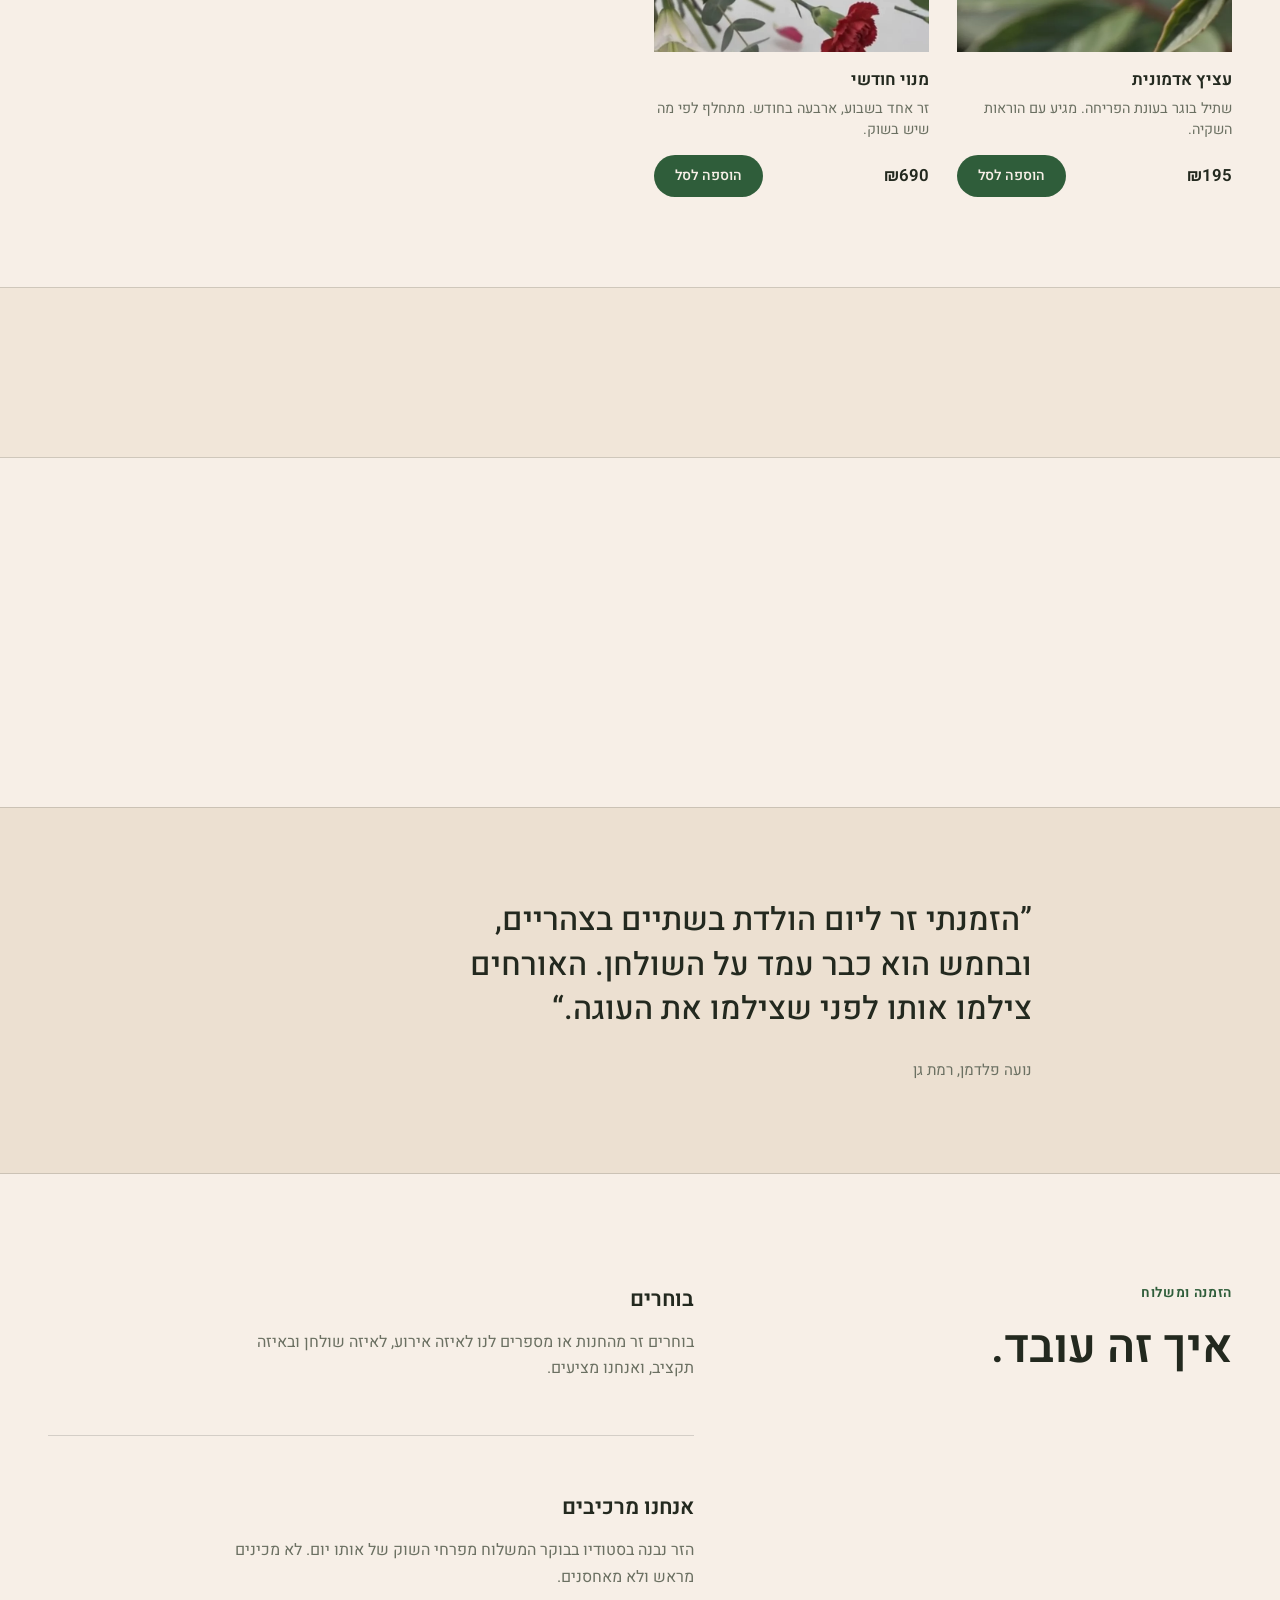
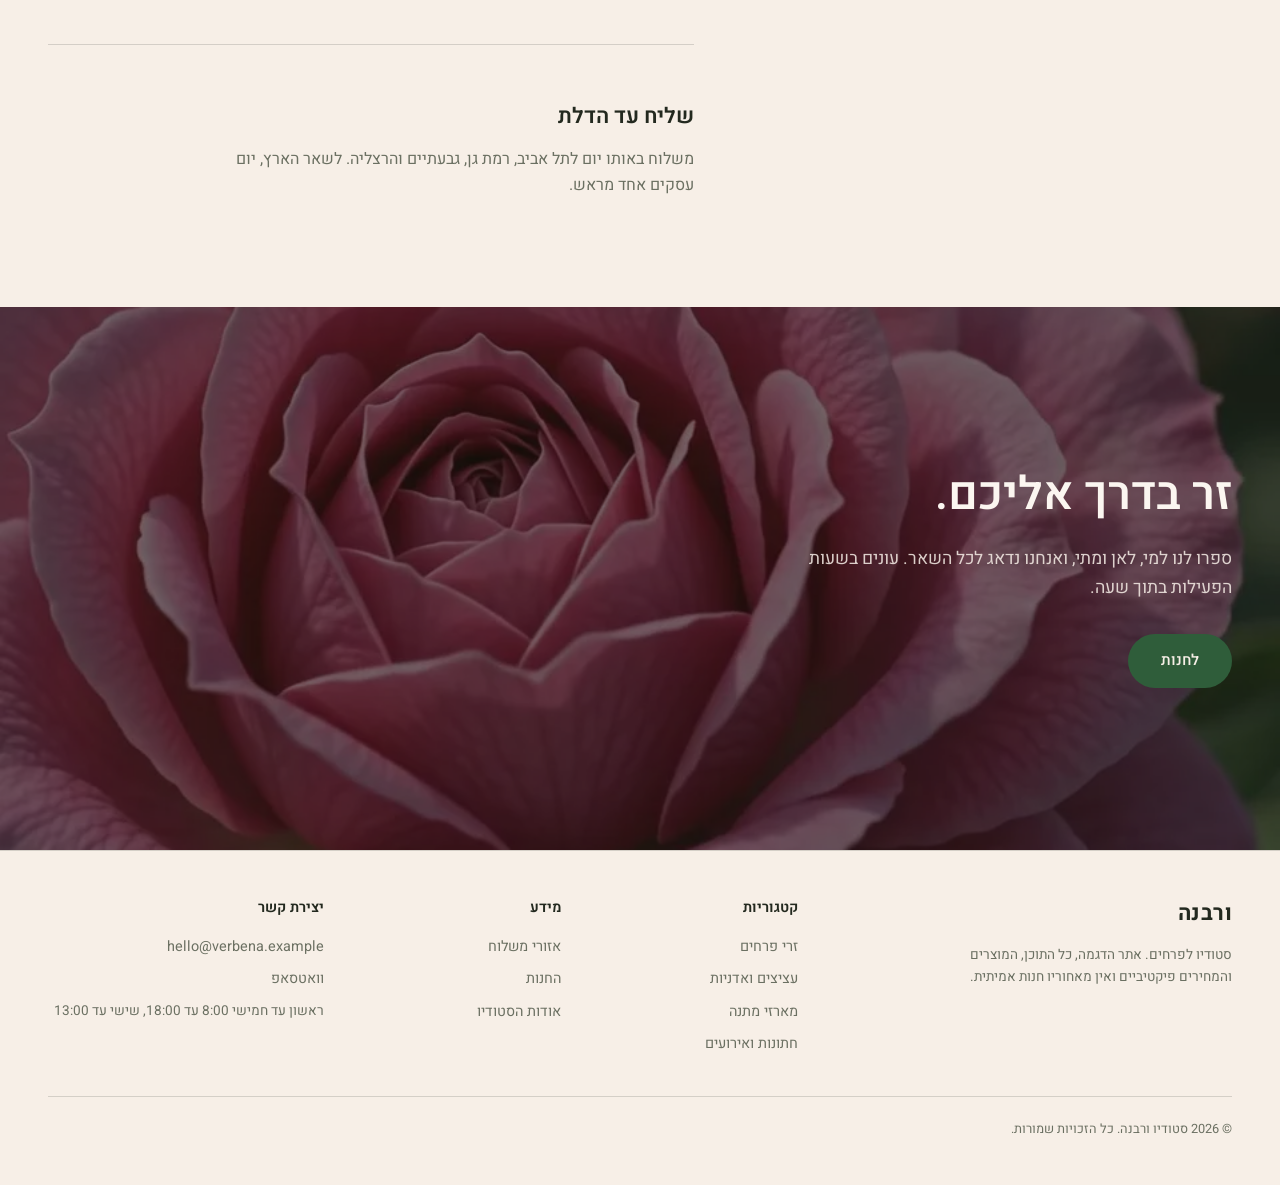
==== commit 2eb5701c: "Add homepage quick view and enrich the product page's content Extract the buying widget (gallery, pr" ====
--- a/index.html
+++ b/index.html
@@ -20,6 +20,7 @@
     <symbol id="i-minus" viewBox="0 0 256 256"><path d="M224,128a8,8,0,0,1-8,8H40a8,8,0,0,1,0-16H216A8,8,0,0,1,224,128Z"/></symbol>
     <symbol id="i-trash" viewBox="0 0 256 256"><path d="M216,48H176V40a24,24,0,0,0-24-24H104A24,24,0,0,0,80,40v8H40a8,8,0,0,0,0,16h8V208a16,16,0,0,0,16,16H192a16,16,0,0,0,16-16V64h8a8,8,0,0,0,0-16ZM96,40a8,8,0,0,1,8-8h48a8,8,0,0,1,8,8v8H96Zm96,168H64V64H192ZM112,104v64a8,8,0,0,1-16,0V104a8,8,0,0,1,16,0Zm48,0v64a8,8,0,0,1-16,0V104a8,8,0,0,1,16,0Z"/></symbol>
     <symbol id="i-check" viewBox="0 0 256 256"><path d="M173.66,98.34a8,8,0,0,1,0,11.32l-56,56a8,8,0,0,1-11.32,0l-24-24a8,8,0,0,1,11.32-11.32L112,148.69l50.34-50.35A8,8,0,0,1,173.66,98.34ZM232,128A104,104,0,1,1,128,24,104.11,104.11,0,0,1,232,128Zm-16,0a88,88,0,1,0-88,88A88.1,88.1,0,0,0,216,128Z"/></symbol>
+    <symbol id="i-eye" viewBox="0 0 256 256"><path d="M247.31,124.76c-.35-.79-8.82-19.58-27.65-38.41C194.57,61.26,162.88,48,128,48S61.43,61.26,36.34,86.35C17.51,105.18,9,124,8.69,124.76a8,8,0,0,0,0,6.5c.35.79,8.82,19.57,27.65,38.4C61.43,194.74,93.12,208,128,208s66.57-13.26,91.66-38.34c18.83-18.83,27.3-37.61,27.65-38.4A8,8,0,0,0,247.31,124.76ZM128,192c-30.78,0-57.67-11.19-79.93-33.25A133.47,133.47,0,0,1,25,128,133.33,133.33,0,0,1,48.07,97.25C70.33,75.19,97.22,64,128,64s57.67,11.19,79.93,33.25A133.46,133.46,0,0,1,231.05,128C223.84,141.46,192.43,192,128,192Zm0-112a48,48,0,1,0,48,48A48.05,48.05,0,0,0,128,80Zm0,80a32,32,0,1,1,32-32A32,32,0,0,1,128,160Z"/></symbol>
     <symbol id="i-whatsapp" viewBox="0 0 24 24"><path d="M17.472 14.382c-.297-.149-1.758-.867-2.03-.967-.273-.099-.471-.148-.67.15-.197.297-.767.966-.94 1.164-.173.199-.347.223-.644.075-.297-.15-1.255-.463-2.39-1.475-.883-.788-1.48-1.761-1.653-2.059-.173-.297-.018-.458.13-.606.134-.133.298-.347.446-.52.149-.174.198-.298.298-.497.099-.198.05-.371-.025-.52-.075-.149-.669-1.612-.916-2.207-.242-.579-.487-.5-.669-.51-.173-.008-.371-.01-.57-.01-.198 0-.52.074-.792.372-.272.297-1.04 1.016-1.04 2.479 0 1.462 1.065 2.875 1.213 3.074.149.198 2.096 3.2 5.077 4.487.709.306 1.262.489 1.694.625.712.227 1.36.195 1.871.118.571-.085 1.758-.719 2.006-1.413.248-.694.248-1.289.173-1.413-.074-.124-.272-.198-.57-.347m-5.421 7.403h-.004a9.87 9.87 0 01-5.031-1.378l-.361-.214-3.741.982.998-3.648-.235-.374a9.86 9.86 0 01-1.51-5.26c.001-5.45 4.436-9.884 9.888-9.884 2.64 0 5.122 1.03 6.988 2.898a9.825 9.825 0 012.893 6.994c-.003 5.45-4.437 9.884-9.885 9.884m8.413-18.297A11.815 11.815 0 0012.05 0C5.495 0 .16 5.335.157 11.892c0 2.096.547 4.142 1.588 5.945L.057 24l6.305-1.654a11.882 11.882 0 005.683 1.448h.005c6.554 0 11.89-5.335 11.893-11.893a11.821 11.821 0 00-3.48-8.413Z"/></symbol>
   </svg>
 
@@ -117,7 +118,7 @@
 
           <article class="product reveal" data-cat="bouquets">
             <a class="product-link" href="/products/signature-bouquet" aria-label="הזר של הבית – צפייה במוצר"></a>
-            <div class="product-media"><img src="assets/img/p11.webp" width="720" height="900" alt="זר עשיר בגווני ורוד, אדום ולבן" loading="lazy" /></div>
+            <div class="product-media"><img src="assets/img/p11.webp" width="720" height="900" alt="זר עשיר בגווני ורוד, אדום ולבן" loading="lazy" /><button class="qv-trigger" type="button" data-quickview-open data-slug="signature-bouquet" aria-label="צפייה מהירה בזר של הבית"><svg class="ico" aria-hidden="true"><use href="#i-eye" /></svg><span>צפייה מהירה</span></button></div>
             <h3 class="product-name">הזר של הבית</h3>
             <p class="product-desc">הגרסה הגדולה והחגיגית של הסטודיו. עושה רושם בכניסה.</p>
             <div class="product-row">
@@ -128,7 +129,7 @@
 
           <article class="product reveal" data-cat="bouquets">
             <a class="product-link" href="/products/roses-and-lilac" aria-label="זר ורדים ולילך – צפייה במוצר"></a>
-            <div class="product-media"><img src="assets/img/p01.webp" width="720" height="900" alt="זר ורדים ורודים עם שושן צחור" loading="lazy" /></div>
+            <div class="product-media"><img src="assets/img/p01.webp" width="720" height="900" alt="זר ורדים ורודים עם שושן צחור" loading="lazy" /><button class="qv-trigger" type="button" data-quickview-open data-slug="roses-and-lilac" aria-label="צפייה מהירה בזר ורדים ולילך"><svg class="ico" aria-hidden="true"><use href="#i-eye" /></svg><span>צפייה מהירה</span></button></div>
             <h3 class="product-name">זר ורדים ולילך</h3>
             <p class="product-desc">ורדים ורודים, שושן צחור ולימוניום על ירק אקליפטוס.</p>
             <div class="product-row">
@@ -139,7 +140,7 @@
 
           <article class="product reveal" data-cat="bouquets">
             <a class="product-link" href="/products/friday-market" aria-label="השוק של שישי – צפייה במוצר"></a>
-            <div class="product-media"><img src="assets/img/p02.webp" width="720" height="900" alt="ורד ורוד בתקריב עם ציפורן אדומה" loading="lazy" /></div>
+            <div class="product-media"><img src="assets/img/p02.webp" width="720" height="900" alt="ורד ורוד בתקריב עם ציפורן אדומה" loading="lazy" /><button class="qv-trigger" type="button" data-quickview-open data-slug="friday-market" aria-label="צפייה מהירה בשוק של שישי"><svg class="ico" aria-hidden="true"><use href="#i-eye" /></svg><span>צפייה מהירה</span></button></div>
             <h3 class="product-name">השוק של שישי</h3>
             <p class="product-desc">הרכב מתחלף לפי מבחר הבוקר בשוק. אין שניים זהים.</p>
             <div class="product-row">
@@ -150,7 +151,7 @@
 
           <article class="product reveal" data-cat="bouquets">
             <a class="product-link" href="/products/white-on-white" aria-label="לבן על לבן – צפייה במוצר"></a>
-            <div class="product-media"><img src="assets/img/p03.webp" width="720" height="900" alt="זר עם שושנים לבנות וחרציות סגולות" loading="lazy" /></div>
+            <div class="product-media"><img src="assets/img/p03.webp" width="720" height="900" alt="זר עם שושנים לבנות וחרציות סגולות" loading="lazy" /><button class="qv-trigger" type="button" data-quickview-open data-slug="white-on-white" aria-label="צפייה מהירה בלבן על לבן"><svg class="ico" aria-hidden="true"><use href="#i-eye" /></svg><span>צפייה מהירה</span></button></div>
             <h3 class="product-name">לבן על לבן</h3>
             <p class="product-desc">שושנים, ציפורן לבנה ונשיקות כלה. עדין ומדויק.</p>
             <div class="product-row">
@@ -161,7 +162,7 @@
 
           <article class="product reveal" data-cat="plants">
             <a class="product-link" href="/products/first-peonies" aria-label="אדמוניות ראשונות – צפייה במוצר"></a>
-            <div class="product-media"><img src="assets/img/p04.webp" width="720" height="900" alt="ניצן אדמונית ורוד בגינה" loading="lazy" /></div>
+            <div class="product-media"><img src="assets/img/p04.webp" width="720" height="900" alt="ניצן אדמונית ורוד בגינה" loading="lazy" /><button class="qv-trigger" type="button" data-quickview-open data-slug="first-peonies" aria-label="צפייה מהירה באדמוניות ראשונות"><svg class="ico" aria-hidden="true"><use href="#i-eye" /></svg><span>צפייה מהירה</span></button></div>
             <h3 class="product-name">אדמוניות ראשונות</h3>
             <p class="product-desc">אדמוניות בשיא העונה, נפתחות אצלכם בבית לאורך שבוע.</p>
             <div class="product-row">
@@ -172,7 +173,7 @@
 
           <article class="product reveal" data-cat="bouquets">
             <a class="product-link" href="/products/open-field" aria-label="שדה פתוח – צפייה במוצר"></a>
-            <div class="product-media"><img src="assets/img/p05.webp" width="720" height="900" alt="פרחי עונה פזורים בגוונים חמים" loading="lazy" /></div>
+            <div class="product-media"><img src="assets/img/p05.webp" width="720" height="900" alt="פרחי עונה פזורים בגוונים חמים" loading="lazy" /><button class="qv-trigger" type="button" data-quickview-open data-slug="open-field" aria-label="צפייה מהירה בשדה פתוח"><svg class="ico" aria-hidden="true"><use href="#i-eye" /></svg><span>צפייה מהירה</span></button></div>
             <h3 class="product-name">שדה פתוח</h3>
             <p class="product-desc">מרקם פרוע של פרחי עונה וירק, כאילו נקטף הרגע.</p>
             <div class="product-row">
@@ -183,7 +184,7 @@
 
           <article class="product reveal" data-cat="bouquets">
             <a class="product-link" href="/products/first-morning" aria-label="בוקר ראשון – צפייה במוצר"></a>
-            <div class="product-media"><img src="assets/img/p06.webp" width="720" height="900" alt="זר ורדים ולילות בגוון בהיר" loading="lazy" /></div>
+            <div class="product-media"><img src="assets/img/p06.webp" width="720" height="900" alt="זר ורדים ולילות בגוון בהיר" loading="lazy" /><button class="qv-trigger" type="button" data-quickview-open data-slug="first-morning" aria-label="צפייה מהירה בבוקר ראשון"><svg class="ico" aria-hidden="true"><use href="#i-eye" /></svg><span>צפייה מהירה</span></button></div>
             <h3 class="product-name">בוקר ראשון</h3>
             <p class="product-desc">זר קטן ובהיר לפתיחת שבוע. יושב יפה על שולחן מטבח.</p>
             <div class="product-row">
@@ -194,7 +195,7 @@
 
           <article class="product reveal" data-cat="bouquets">
             <a class="product-link" href="/products/carnation-and-anemone" aria-label="ציפורן וכלנית – צפייה במוצר"></a>
-            <div class="product-media"><img src="assets/img/p07.webp" width="720" height="900" alt="ציפורן אדומה וכלנית בזר" loading="lazy" /></div>
+            <div class="product-media"><img src="assets/img/p07.webp" width="720" height="900" alt="ציפורן אדומה וכלנית בזר" loading="lazy" /><button class="qv-trigger" type="button" data-quickview-open data-slug="carnation-and-anemone" aria-label="צפייה מהירה בציפורן וכלנית"><svg class="ico" aria-hidden="true"><use href="#i-eye" /></svg><span>צפייה מהירה</span></button></div>
             <h3 class="product-name">ציפורן וכלנית</h3>
             <p class="product-desc">אדום עמוק עם נגיעות סגול. הזר הכי אמיץ בחנות.</p>
             <div class="product-row">
@@ -205,7 +206,7 @@
 
           <article class="product reveal" data-cat="gifts">
             <a class="product-link" href="/products/condolence-arrangement" aria-label="מארז ניחומים – צפייה במוצר"></a>
-            <div class="product-media"><img src="assets/img/p08.webp" width="720" height="900" alt="פרחים לבנים וירוקים במארז מאופק" loading="lazy" /></div>
+            <div class="product-media"><img src="assets/img/p08.webp" width="720" height="900" alt="פרחים לבנים וירוקים במארז מאופק" loading="lazy" /><button class="qv-trigger" type="button" data-quickview-open data-slug="condolence-arrangement" aria-label="צפייה מהירה במארז ניחומים"><svg class="ico" aria-hidden="true"><use href="#i-eye" /></svg><span>צפייה מהירה</span></button></div>
             <h3 class="product-name">מארז ניחומים</h3>
             <p class="product-desc">לבן וירק בלבד, בלי כיתוב. נשלח עם כרטיס דיסקרטי.</p>
             <div class="product-row">
@@ -216,7 +217,7 @@
 
           <article class="product reveal" data-cat="plants">
             <a class="product-link" href="/products/home-greenery" aria-label="ירק לבית – צפייה במוצר"></a>
-            <div class="product-media"><img src="assets/img/p09.webp" width="720" height="900" alt="עלים ירוקים של צמח בית" loading="lazy" /></div>
+            <div class="product-media"><img src="assets/img/p09.webp" width="720" height="900" alt="עלים ירוקים של צמח בית" loading="lazy" /><button class="qv-trigger" type="button" data-quickview-open data-slug="home-greenery" aria-label="צפייה מהירה בירק לבית"><svg class="ico" aria-hidden="true"><use href="#i-eye" /></svg><span>צפייה מהירה</span></button></div>
             <h3 class="product-name">ירק לבית</h3>
             <p class="product-desc">צמח עלווה בכלי קרמיקה. מחזיק שנים, לא שבוע.</p>
             <div class="product-row">
@@ -227,7 +228,7 @@
 
           <article class="product reveal" data-cat="gifts">
             <a class="product-link" href="/products/seasonal-vase" aria-label="אגרטל עונתי – צפייה במוצר"></a>
-            <div class="product-media"><img src="assets/img/p10.webp" width="720" height="900" alt="אגרטל קטן עם פרחי עונה" loading="lazy" /></div>
+            <div class="product-media"><img src="assets/img/p10.webp" width="720" height="900" alt="אגרטל קטן עם פרחי עונה" loading="lazy" /><button class="qv-trigger" type="button" data-quickview-open data-slug="seasonal-vase" aria-label="צפייה מהירה באגרטל עונתי"><svg class="ico" aria-hidden="true"><use href="#i-eye" /></svg><span>צפייה מהירה</span></button></div>
             <h3 class="product-name">אגרטל עונתי</h3>
             <p class="product-desc">אגרטל זכוכית עם מבחר השבוע. מגיע מסודר, בלי עבודה.</p>
             <div class="product-row">
@@ -238,7 +239,7 @@
 
           <article class="product reveal" data-cat="events">
             <a class="product-link" href="/products/bridal-bouquet" aria-label="זר כלה – צפייה במוצר"></a>
-            <div class="product-media"><img src="assets/img/p12.webp" width="720" height="900" alt="עלי כותרת ורודים בתקריב" loading="lazy" /></div>
+            <div class="product-media"><img src="assets/img/p12.webp" width="720" height="900" alt="עלי כותרת ורודים בתקריב" loading="lazy" /><button class="qv-trigger" type="button" data-quickview-open data-slug="bridal-bouquet" aria-label="צפייה מהירה בזר כלה"><svg class="ico" aria-hidden="true"><use href="#i-eye" /></svg><span>צפייה מהירה</span></button></div>
             <h3 class="product-name">זר כלה</h3>
             <p class="product-desc">נבנה בפגישת התאמה אישית. המחיר הוא נקודת פתיחה.</p>
             <div class="product-row">
@@ -249,7 +250,7 @@
 
           <article class="product reveal" data-cat="plants">
             <a class="product-link" href="/products/peony-plant" aria-label="עציץ אדמונית – צפייה במוצר"></a>
-            <div class="product-media"><img src="assets/img/p13.webp" width="720" height="900" alt="עציץ אדמונית בעלים ירוקים" loading="lazy" /></div>
+            <div class="product-media"><img src="assets/img/p13.webp" width="720" height="900" alt="עציץ אדמונית בעלים ירוקים" loading="lazy" /><button class="qv-trigger" type="button" data-quickview-open data-slug="peony-plant" aria-label="צפייה מהירה בעציץ אדמונית"><svg class="ico" aria-hidden="true"><use href="#i-eye" /></svg><span>צפייה מהירה</span></button></div>
             <h3 class="product-name">עציץ אדמונית</h3>
             <p class="product-desc">שתיל בוגר בעונת הפריחה. מגיע עם הוראות השקיה.</p>
             <div class="product-row">
@@ -260,7 +261,7 @@
 
           <article class="product reveal" data-cat="gifts">
             <a class="product-link" href="/products/monthly-subscription" aria-label="מנוי חודשי – צפייה במוצר"></a>
-            <div class="product-media"><img src="assets/img/p14.webp" width="720" height="900" alt="זר מגוון בגווני ורוד ולבן" loading="lazy" /></div>
+            <div class="product-media"><img src="assets/img/p14.webp" width="720" height="900" alt="זר מגוון בגווני ורוד ולבן" loading="lazy" /><button class="qv-trigger" type="button" data-quickview-open data-slug="monthly-subscription" aria-label="צפייה מהירה במנוי חודשי"><svg class="ico" aria-hidden="true"><use href="#i-eye" /></svg><span>צפייה מהירה</span></button></div>
             <h3 class="product-name">מנוי חודשי</h3>
             <p class="product-desc">זר אחד בשבוע, ארבעה בחודש. מתחלף לפי מה שיש בשוק.</p>
             <div class="product-row">
@@ -479,10 +480,66 @@
     </div>
   </div>
 
+  <!-- Quick view: opened from a product card without leaving the homepage. Its own
+       scrim, independent of the cart/checkout one, keeps the two modals from having
+       to coordinate ownership of a shared element. -->
+  <div class="scrim" data-quickview-scrim hidden></div>
+
+  <div class="quickview" data-quickview hidden role="dialog" aria-modal="true" aria-label="צפייה מהירה במוצר">
+    <div class="quickview-panel">
+      <button class="icon-btn quickview-close" type="button" data-quickview-close aria-label="סגירת הצפייה המהירה">
+        <svg class="ico" aria-hidden="true"><use href="#i-x" /></svg>
+      </button>
+      <div class="quickview-grid">
+        <div class="quickview-media">
+          <img data-pd-image src="" alt="" width="720" height="900" />
+        </div>
+        <div class="quickview-info">
+          <p class="eyebrow" data-pd-cat></p>
+          <h2 class="quickview-name" data-pd-name></h2>
+
+          <p class="pd-from" data-pd-from hidden></p>
+          <div class="pd-price-row">
+            <span class="pd-price" data-pd-price></span>
+            <span class="pd-availability" data-pd-availability></span>
+          </div>
+
+          <p class="quickview-desc" data-pd-desc></p>
+
+          <div class="pd-field" data-pd-sizes-wrap hidden>
+            <h3>גודל</h3>
+            <div class="pd-sizes" data-pd-sizes role="group" aria-label="בחירת גודל"></div>
+          </div>
+
+          <div class="pd-field">
+            <h3>כמות</h3>
+            <div class="qty pd-qty">
+              <button type="button" data-pd-qty-minus aria-label="הפחתת כמות">
+                <svg class="ico" aria-hidden="true"><use href="#i-minus" /></svg>
+              </button>
+              <output data-pd-qty>1</output>
+              <button type="button" data-pd-qty-plus aria-label="הוספת כמות">
+                <svg class="ico" aria-hidden="true"><use href="#i-plus" /></svg>
+              </button>
+            </div>
+          </div>
+
+          <button class="btn btn-primary btn-block pd-add" type="button" data-pd-add>
+            <span data-pd-add-label>הוספה לסל</span>
+          </button>
+
+          <a class="quickview-full-link" data-quickview-full href="#">לצפייה מלאה במוצר &larr;</a>
+        </div>
+      </div>
+    </div>
+  </div>
+
   <div class="toast" data-toast hidden role="status" aria-live="polite"></div>
 
   <script src="js/main.js" defer></script>
   <script src="js/products.js" defer></script>
+  <script src="js/product-view.js" defer></script>
   <script src="js/shop.js" defer></script>
+  <script src="js/quickview.js" defer></script>
 </body>
 </html>
--- a/css/main.css
+++ b/css/main.css
@@ -496,6 +496,13 @@
 .product-row { position: relative; z-index: 2; }
 
 .product-media {
+  position: relative;
+  /* Outranks .product-link (z-index 1) so the quick-view button nested inside can
+     sit above it; pointer-events: none lets clicks fall straight through this whole
+     box (image included, via inheritance) to the stretched link beneath, everywhere
+     except the button, which opts back in below. */
+  z-index: 2;
+  pointer-events: none;
   overflow: hidden;
   background: var(--bg-2);
 }
@@ -508,6 +515,55 @@
   transition: transform 0.6s cubic-bezier(0.16, 1, 0.3, 1);
 }
 .product:hover .product-media img { transform: scale(1.03); }
+
+.qv-trigger {
+  position: absolute;
+  z-index: 1;
+  pointer-events: auto;
+  inset-inline: 0.6rem;
+  bottom: 0.6rem;
+  display: flex;
+  align-items: center;
+  justify-content: center;
+  gap: 0.45rem;
+  padding: 0.6rem 1rem;
+  background: color-mix(in srgb, var(--bg) 92%, transparent);
+  backdrop-filter: blur(6px);
+  -webkit-backdrop-filter: blur(6px);
+  border: 1px solid var(--line);
+  border-radius: var(--r-pill);
+  font-size: 0.82rem;
+  font-weight: 600;
+  color: var(--text);
+  cursor: pointer;
+  opacity: 0;
+  transform: translateY(6px);
+  transition: opacity 0.2s ease, transform 0.2s ease, background-color 0.2s ease;
+}
+.product:hover .qv-trigger,
+.qv-trigger:focus-visible {
+  opacity: 1;
+  transform: none;
+}
+.qv-trigger:hover { background: var(--bg); }
+.qv-trigger .ico { width: 1.05rem; height: 1.05rem; }
+
+/* No hover on touch devices: keep it a small always-visible icon in the corner
+   instead of something that only ever appears mid-tap. */
+@media (hover: none) {
+  .qv-trigger {
+    opacity: 1;
+    transform: none;
+    inset-inline-start: auto;
+    inset-inline-end: 0.6rem;
+    bottom: 0.6rem;
+    width: 2.5rem;
+    height: 2.5rem;
+    padding: 0;
+    border-radius: 50%;
+  }
+  .qv-trigger span { display: none; }
+}
 
 .product-name {
   margin-top: 0.9rem;
@@ -560,6 +616,7 @@
 
 @media (prefers-reduced-motion: reduce) {
   .product-media img, .product:hover .product-media img { transition: none; transform: none; }
+  .qv-trigger { transition: none; }
 }
 
 /* ---------- Benefits strip ---------- */
@@ -1066,9 +1123,105 @@
 }
 .toast-link:hover { opacity: 1; }
 
+/* ---------- Quick view (homepage) ---------- */
+/* Reuses .eyebrow, .pd-price-row, .pd-availability, .pd-field, .pd-sizes,
+   .pd-size-btn, .pd-qty, .pd-add and .chip verbatim from the product page's styles
+   below, so the buying widget looks identical in both places for free. */
+
+.quickview {
+  position: fixed;
+  inset: 0;
+  z-index: 65;
+  display: flex;
+  align-items: center;
+  justify-content: center;
+  padding: 1.5rem;
+  overflow-y: auto;
+}
+
+.quickview-panel {
+  position: relative;
+  width: min(880px, 100%);
+  max-height: min(88vh, 900px);
+  overflow-y: auto;
+  margin: auto;
+  background: var(--bg);
+  border: 1px solid var(--line);
+}
+
+.quickview-close {
+  position: absolute;
+  top: 0.7rem;
+  inset-inline-end: 0.7rem;
+  z-index: 1;
+  background: color-mix(in srgb, var(--bg) 85%, transparent);
+}
+
+.quickview-grid {
+  display: grid;
+  grid-template-columns: 1fr 1fr;
+}
+
+.quickview-media {
+  background: var(--bg-2);
+  aspect-ratio: 4 / 5;
+  overflow: hidden;
+}
+.quickview-media img {
+  width: 100%;
+  height: 100%;
+  object-fit: cover;
+  filter: saturate(0.82) contrast(1.02);
+}
+
+.quickview-info { padding: clamp(1.5rem, 3vw, 2.5rem); }
+
+.quickview-name {
+  font-size: clamp(1.5rem, 2.6vw, 1.9rem);
+  font-weight: 600;
+  line-height: 1.2;
+  margin-top: 0.3rem;
+  text-wrap: balance;
+}
+
+.quickview-desc {
+  margin-top: 1rem;
+  color: var(--muted);
+  font-size: 0.95rem;
+}
+
+.quickview-full-link {
+  display: inline-block;
+  margin-top: 1.3rem;
+  font-size: 0.88rem;
+  color: var(--muted);
+  text-decoration: none;
+}
+.quickview-full-link:hover { color: var(--text); }
+
+@media (max-width: 760px) {
+  .quickview { padding: 0; align-items: flex-end; }
+  .quickview-panel { width: 100%; max-height: 92vh; }
+  .quickview-grid { grid-template-columns: 1fr; }
+  .quickview-media { aspect-ratio: 16 / 10; }
+}
+
 /* ---------- Product detail page ---------- */
 
 .pd-shell { padding-block: clamp(2rem, 5vh, 3.5rem) clamp(4rem, 8vh, 6rem); }
+
+.pd-crumb {
+  display: flex;
+  flex-wrap: wrap;
+  align-items: center;
+  gap: 0.5rem;
+  margin-top: 1.4rem;
+  font-size: 0.85rem;
+  color: var(--muted);
+}
+.pd-crumb a { text-decoration: none; color: var(--muted); }
+.pd-crumb a:hover { color: var(--text); }
+.pd-crumb [data-pd-crumb-name] { color: var(--text); }
 
 .pd-back {
   display: inline-flex;
@@ -1122,11 +1275,24 @@
   margin-top: 0.3rem;
 }
 
+.pd-sku {
+  margin-top: 0.4rem;
+  font-size: 0.8rem;
+  color: var(--muted);
+  font-variant-numeric: tabular-nums;
+}
+
+.pd-from {
+  margin-top: 1rem;
+  font-size: 0.9rem;
+  color: var(--muted);
+}
+
 .pd-price-row {
   display: flex;
   align-items: center;
   gap: 1rem;
-  margin-top: 1rem;
+  margin-top: 0.3rem;
   flex-wrap: wrap;
 }
 .pd-price {
@@ -1163,6 +1329,19 @@
 .pd-field h2 { font-size: 0.85rem; font-weight: 640; margin-bottom: 0.6rem; }
 .pd-field p { color: var(--muted); font-size: 0.92rem; }
 
+.pd-occasions { display: flex; flex-wrap: wrap; gap: 0.5rem; }
+
+/* Informational, not interactive -- a <span>, not a <button> -- so it borrows the
+   chip's pill shape and border without implying it can be clicked. */
+.chip-static {
+  display: inline-block;
+  border: 1px solid var(--line);
+  border-radius: var(--r-pill);
+  padding: 0.4rem 1rem;
+  font-size: 0.85rem;
+  color: var(--muted);
+}
+
 .pd-sizes { display: flex; flex-wrap: wrap; gap: 0.6rem; }
 .pd-size-btn { min-height: 2.75rem; }
 
@@ -1173,6 +1352,21 @@
 .pd-qty output { min-width: 2.5rem; font-size: 1rem; }
 
 .pd-add { margin-top: 2rem; }
+
+.pd-delivery-badges {
+  display: flex;
+  flex-wrap: wrap;
+  gap: 0.5rem 1.4rem;
+  margin-top: 1rem;
+}
+.pd-delivery-badges span {
+  display: inline-flex;
+  align-items: center;
+  gap: 0.4rem;
+  font-size: 0.82rem;
+  color: var(--muted);
+}
+.pd-delivery-badges .ico { width: 1rem; height: 1rem; color: var(--accent); }
 
 .pd-missing {
   text-align: center;
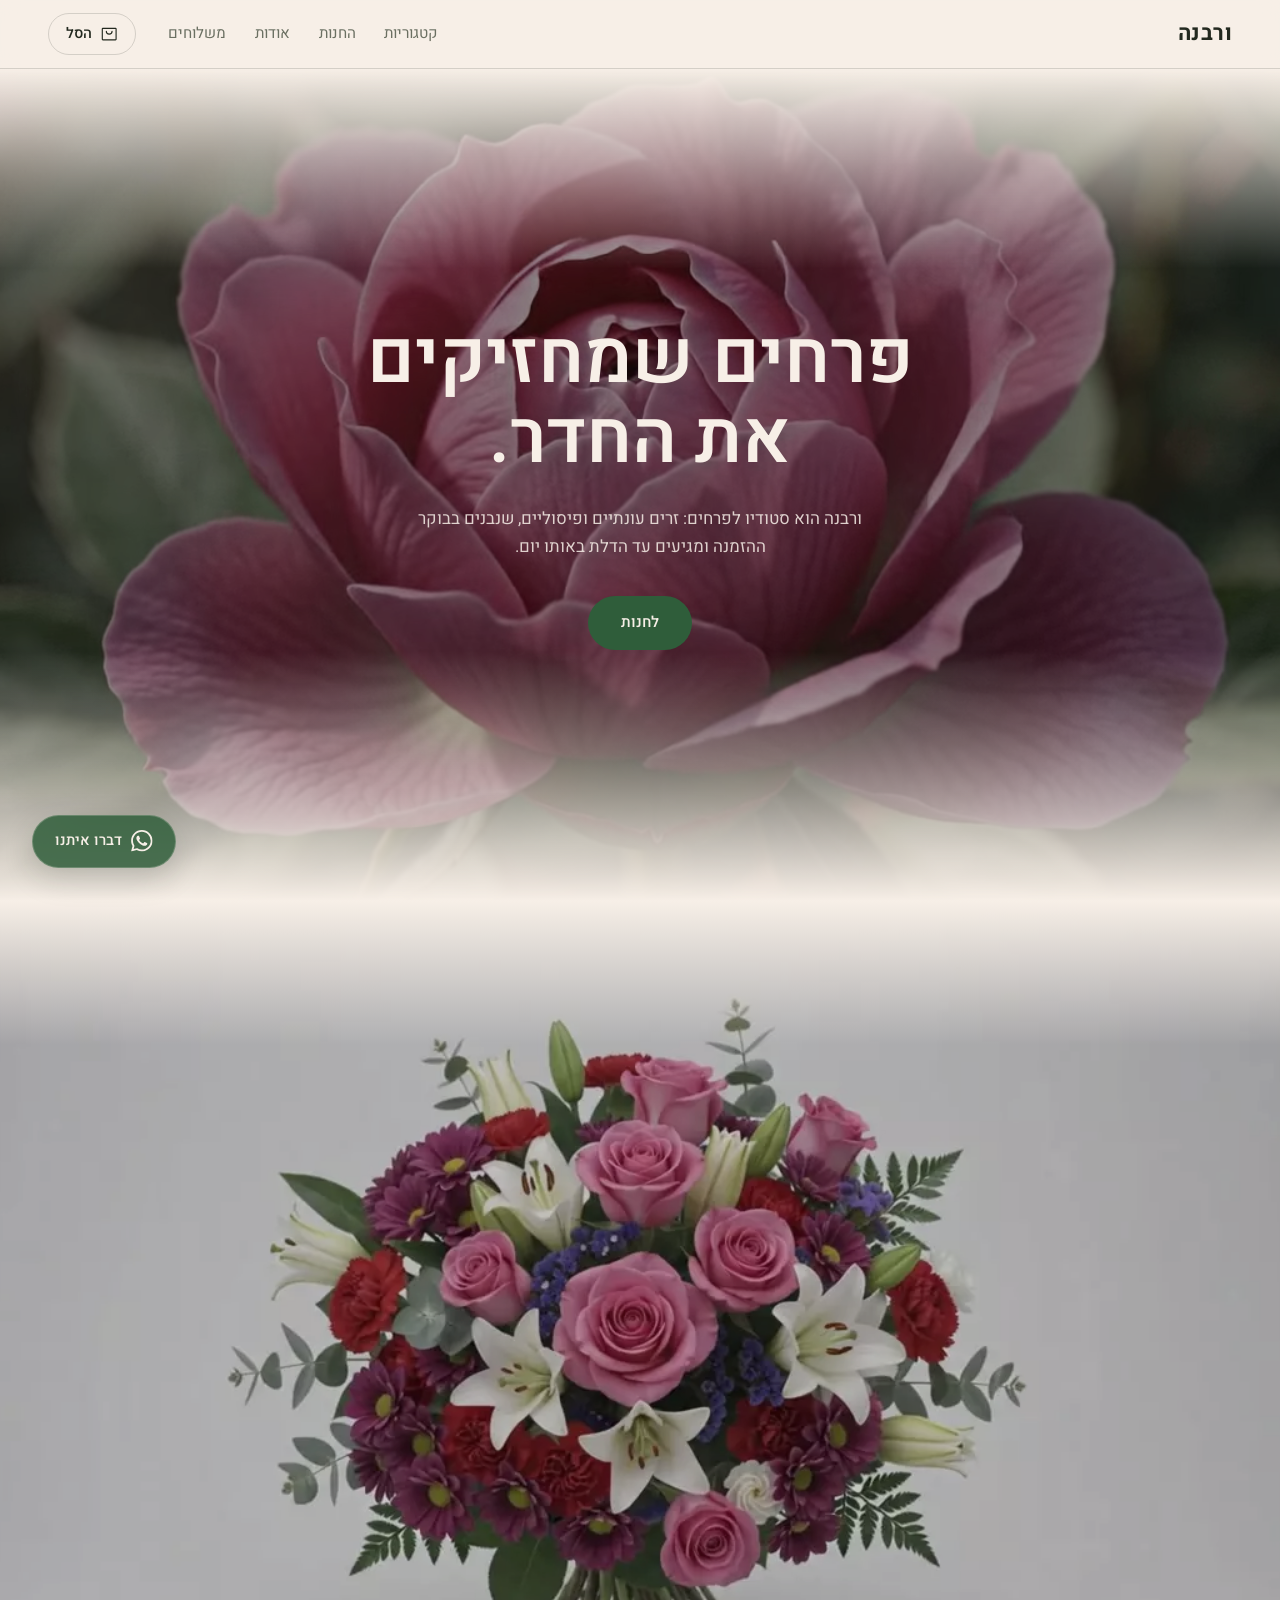
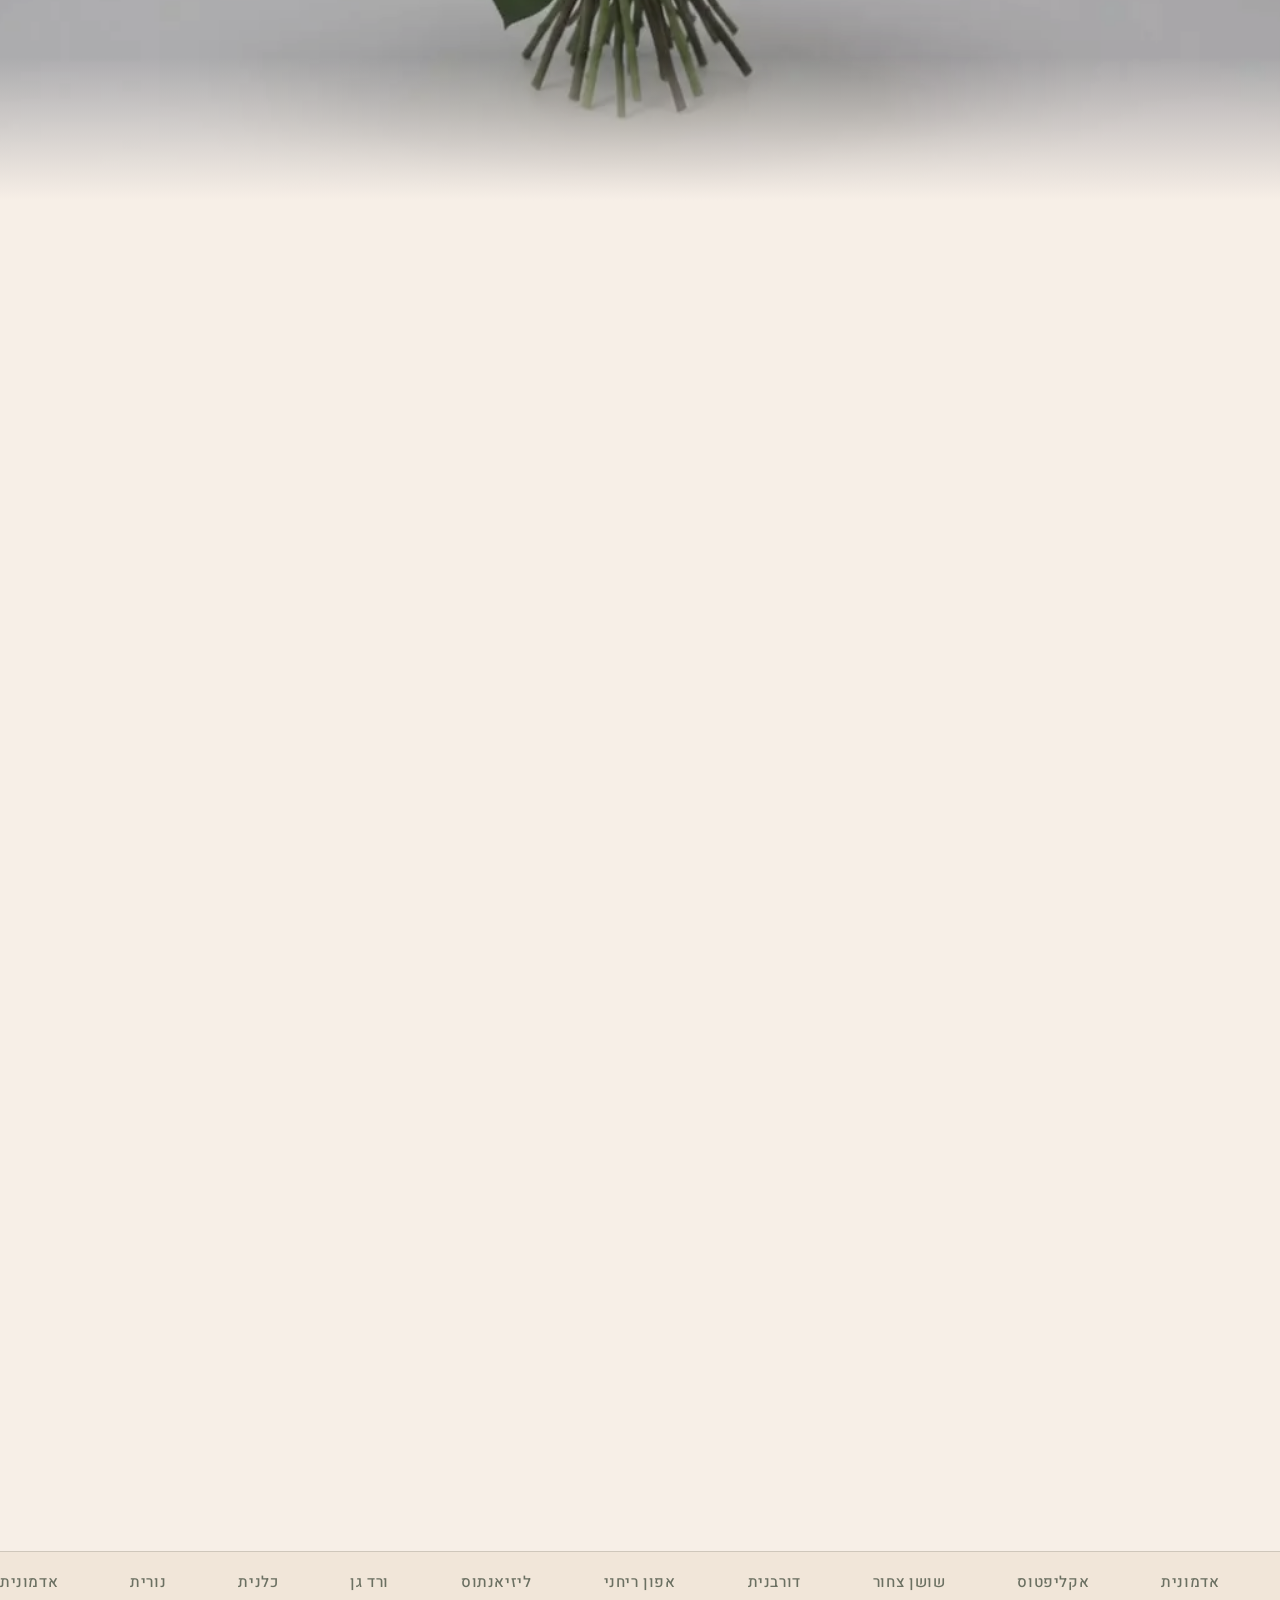
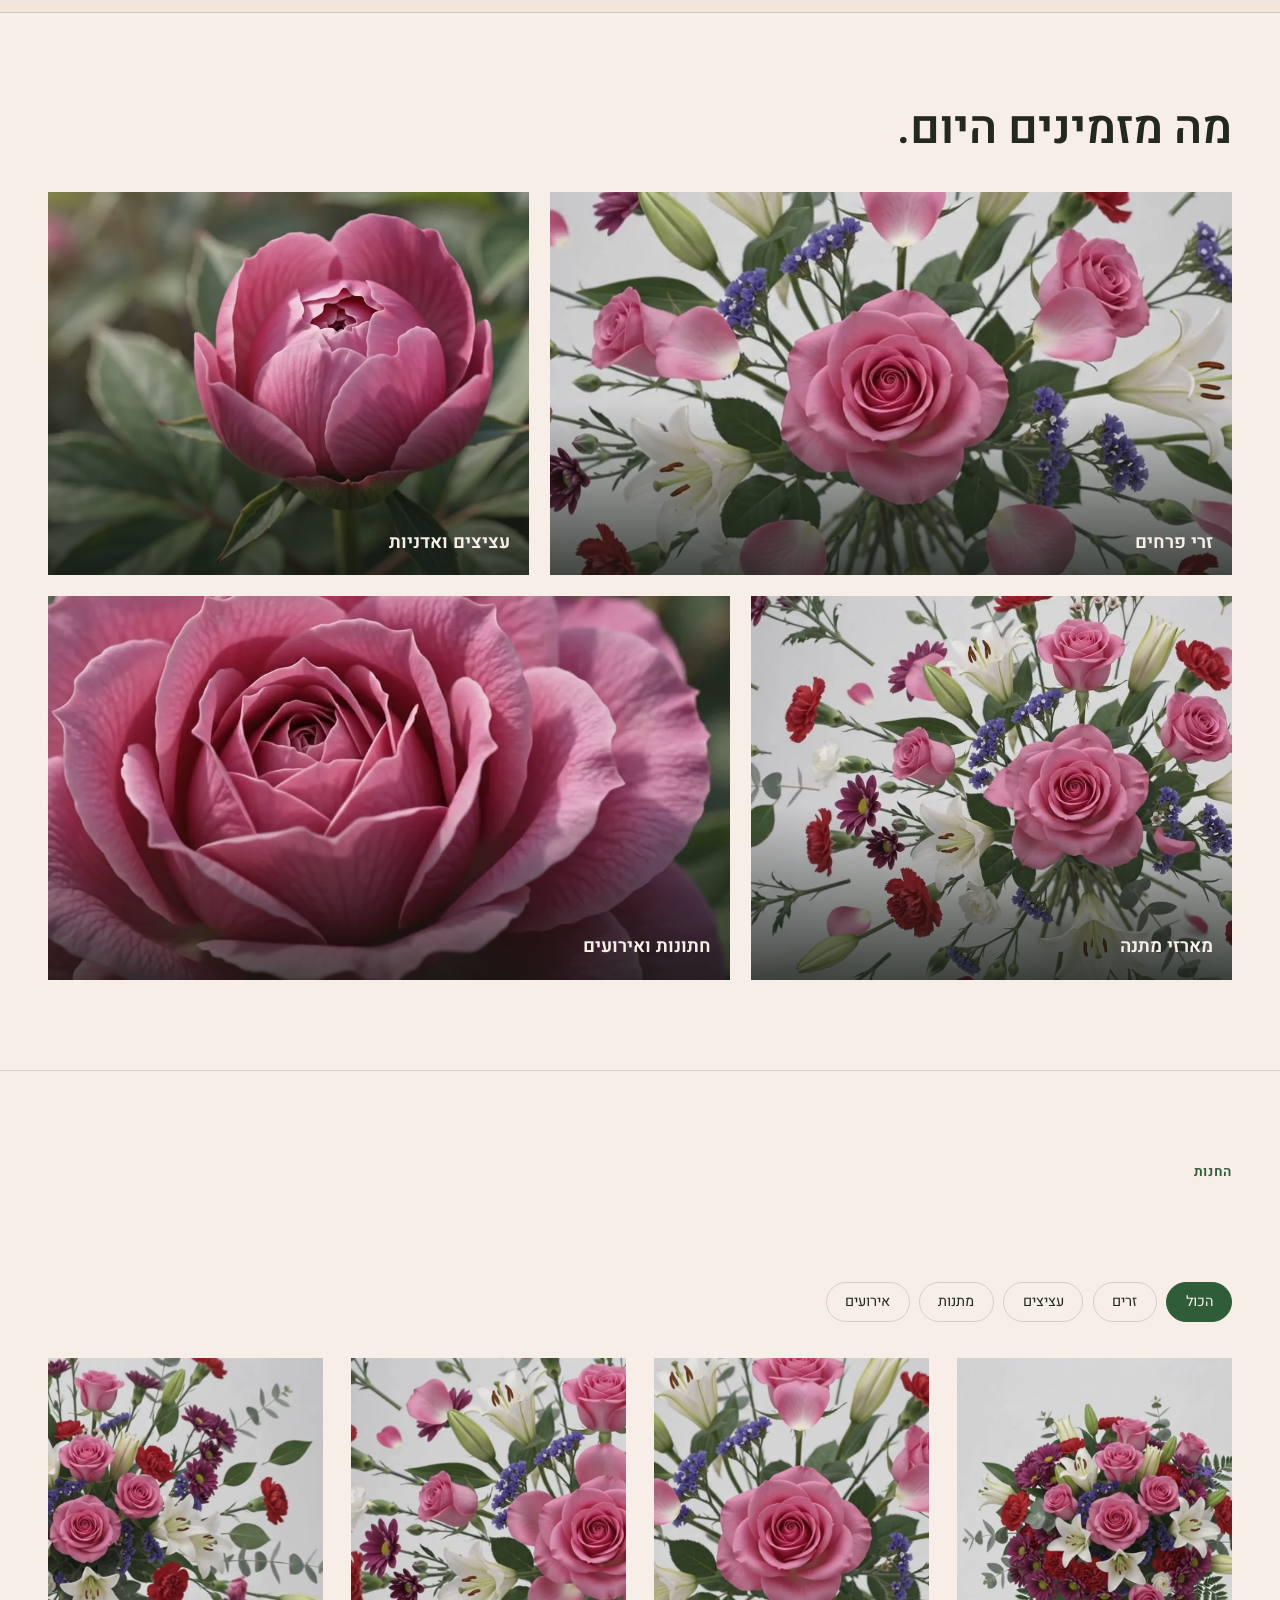
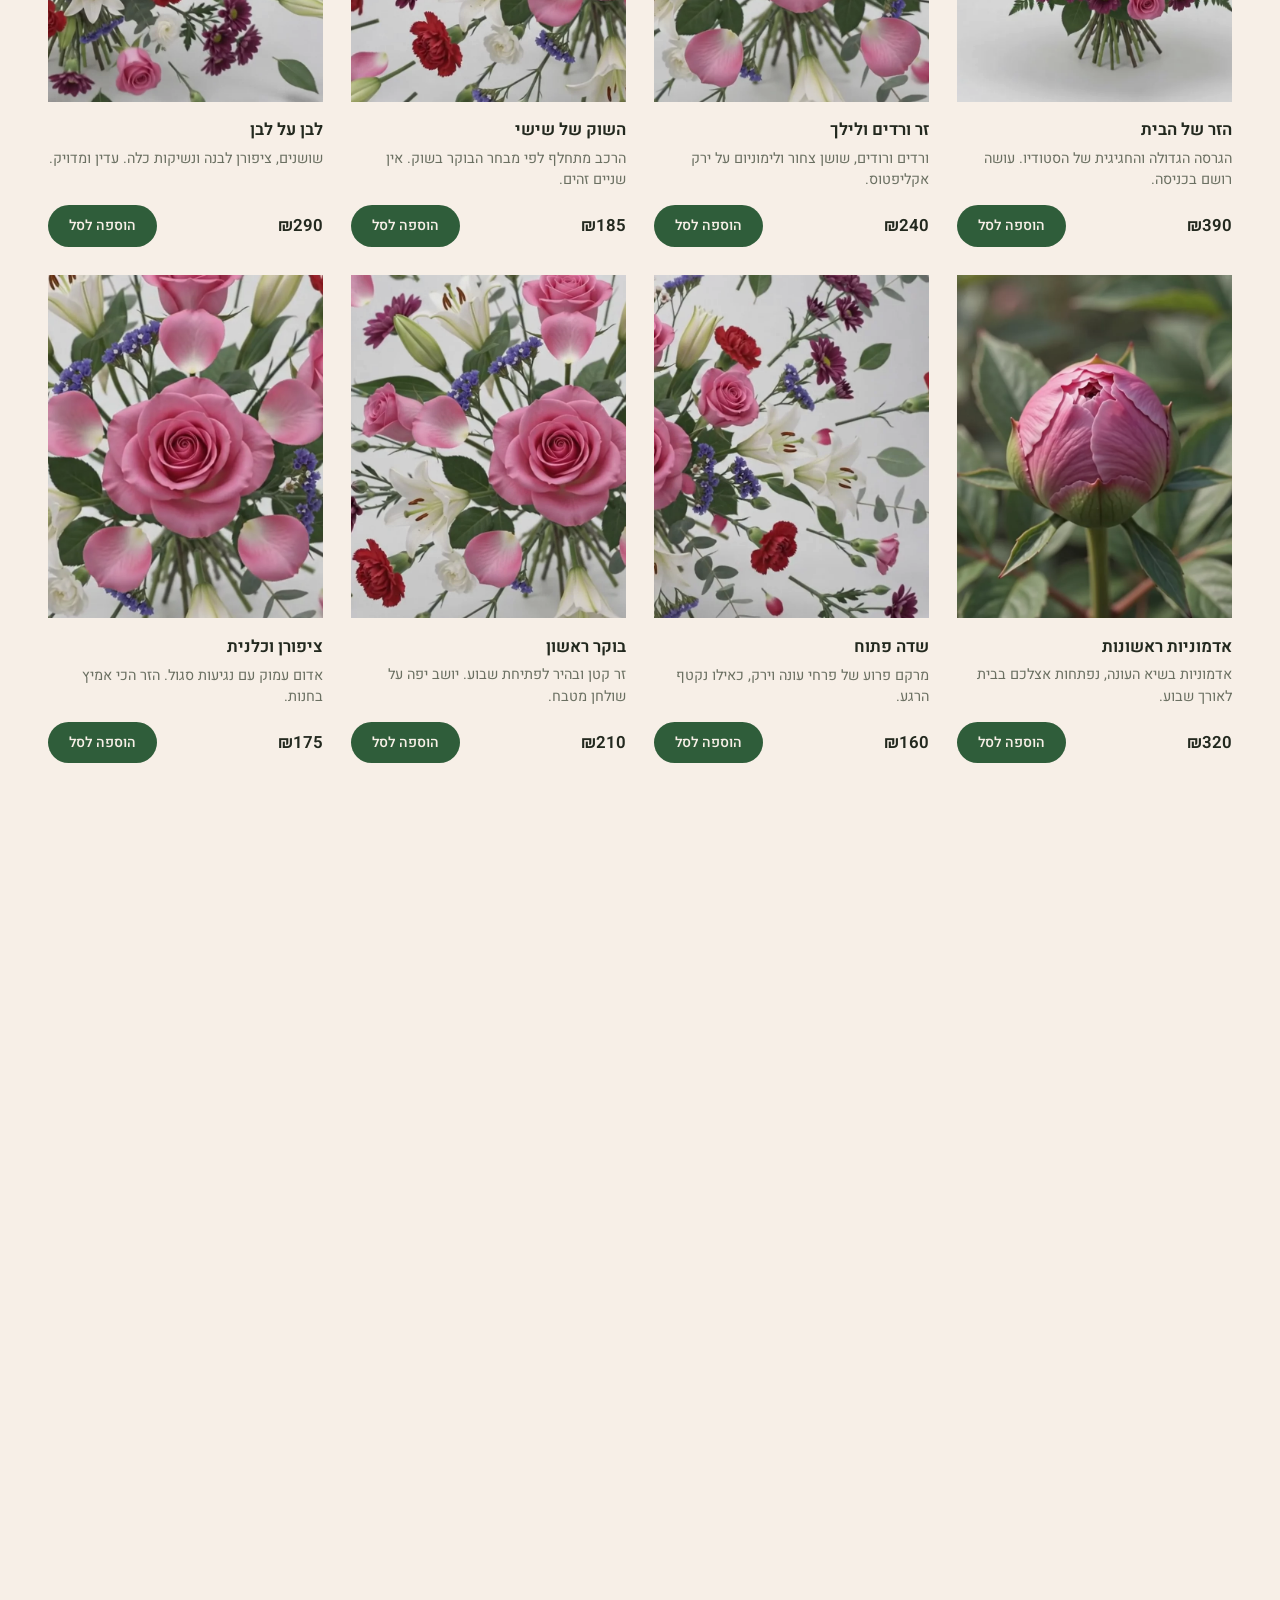
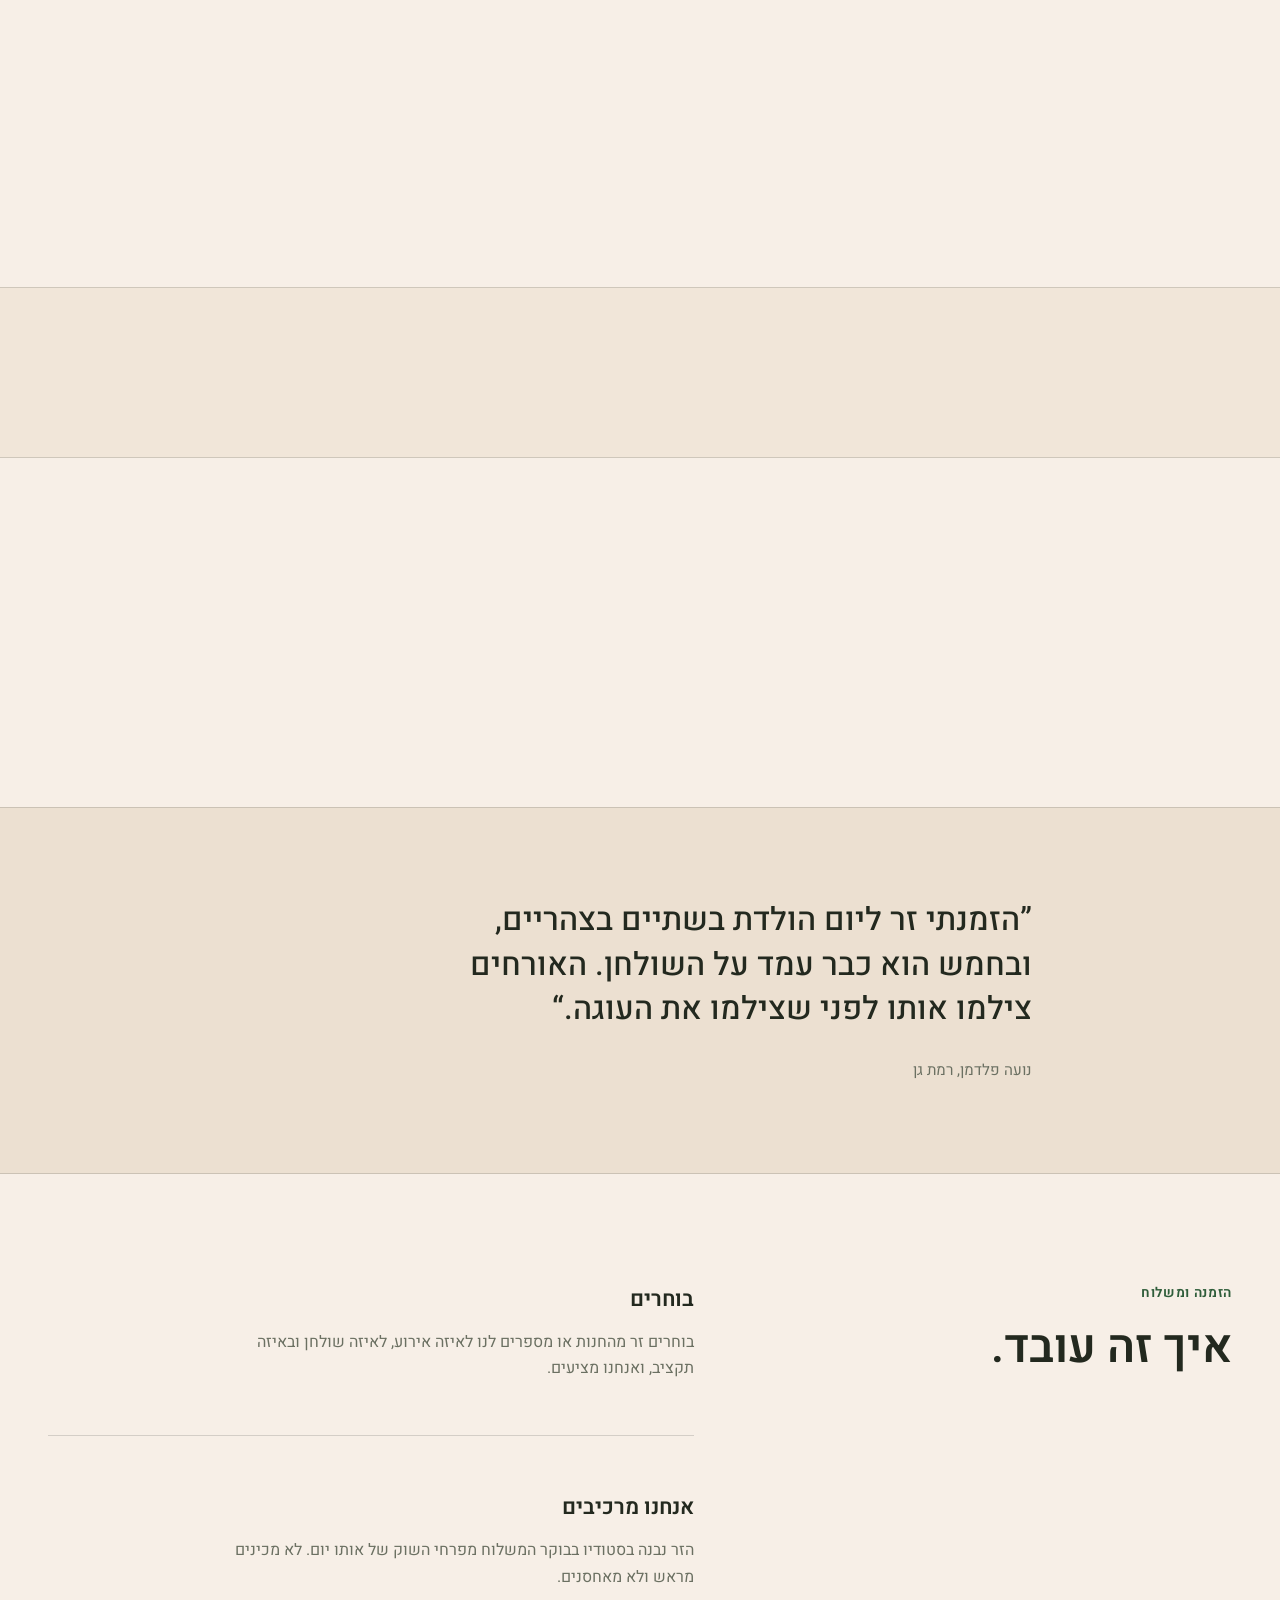
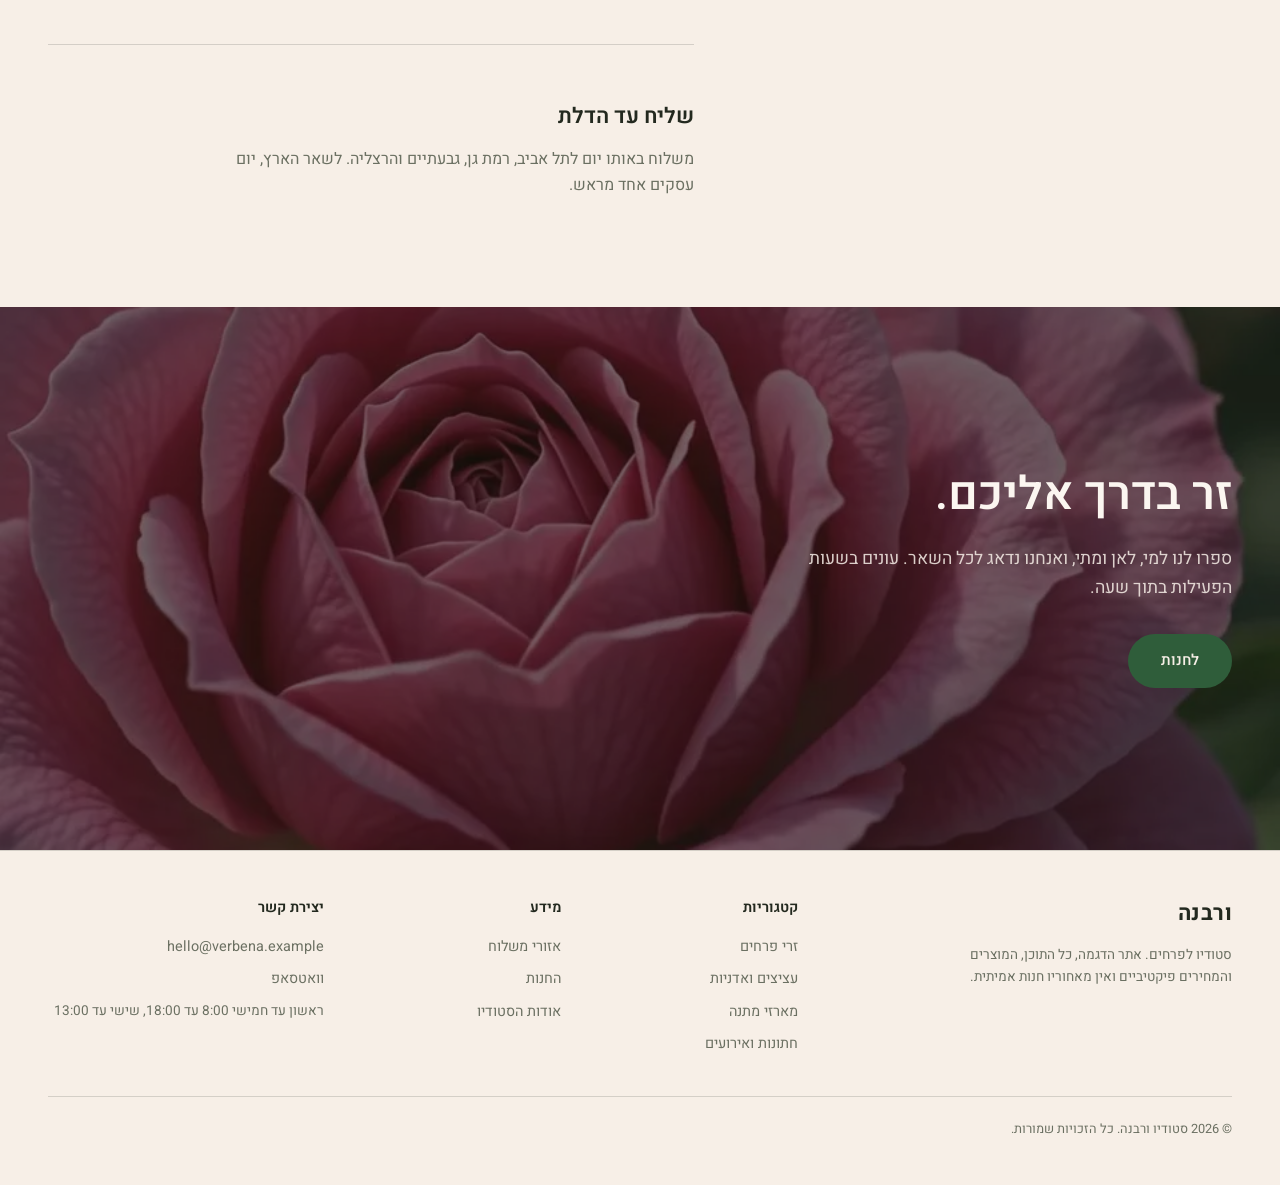
==== commit e02479b3: "Fix product-page quantity/price sync; add trust strip and pickup/delivery checkout option - product-" ====
--- a/index.html
+++ b/index.html
@@ -21,6 +21,8 @@
     <symbol id="i-trash" viewBox="0 0 256 256"><path d="M216,48H176V40a24,24,0,0,0-24-24H104A24,24,0,0,0,80,40v8H40a8,8,0,0,0,0,16h8V208a16,16,0,0,0,16,16H192a16,16,0,0,0,16-16V64h8a8,8,0,0,0,0-16ZM96,40a8,8,0,0,1,8-8h48a8,8,0,0,1,8,8v8H96Zm96,168H64V64H192ZM112,104v64a8,8,0,0,1-16,0V104a8,8,0,0,1,16,0Zm48,0v64a8,8,0,0,1-16,0V104a8,8,0,0,1,16,0Z"/></symbol>
     <symbol id="i-check" viewBox="0 0 256 256"><path d="M173.66,98.34a8,8,0,0,1,0,11.32l-56,56a8,8,0,0,1-11.32,0l-24-24a8,8,0,0,1,11.32-11.32L112,148.69l50.34-50.35A8,8,0,0,1,173.66,98.34ZM232,128A104,104,0,1,1,128,24,104.11,104.11,0,0,1,232,128Zm-16,0a88,88,0,1,0-88,88A88.1,88.1,0,0,0,216,128Z"/></symbol>
     <symbol id="i-eye" viewBox="0 0 256 256"><path d="M247.31,124.76c-.35-.79-8.82-19.58-27.65-38.41C194.57,61.26,162.88,48,128,48S61.43,61.26,36.34,86.35C17.51,105.18,9,124,8.69,124.76a8,8,0,0,0,0,6.5c.35.79,8.82,19.57,27.65,38.4C61.43,194.74,93.12,208,128,208s66.57-13.26,91.66-38.34c18.83-18.83,27.3-37.61,27.65-38.4A8,8,0,0,0,247.31,124.76ZM128,192c-30.78,0-57.67-11.19-79.93-33.25A133.47,133.47,0,0,1,25,128,133.33,133.33,0,0,1,48.07,97.25C70.33,75.19,97.22,64,128,64s57.67,11.19,79.93,33.25A133.46,133.46,0,0,1,231.05,128C223.84,141.46,192.43,192,128,192Zm0-112a48,48,0,1,0,48,48A48.05,48.05,0,0,0,128,80Zm0,80a32,32,0,1,1,32-32A32,32,0,0,1,128,160Z"/></symbol>
+    <symbol id="i-truck" viewBox="0 0 256 256"><path d="M255.42,117l-14-35A15.93,15.93,0,0,0,226.58,72H192V64a8,8,0,0,0-8-8H32A16,16,0,0,0,16,72V184a16,16,0,0,0,16,16H49a32,32,0,0,0,62,0h50a32,32,0,0,0,62,0h17a16,16,0,0,0,16-16V120A7.94,7.94,0,0,0,255.42,117ZM192,88h34.58l9.6,24H192ZM32,72H176v64H32ZM80,208a16,16,0,1,1,16-16A16,16,0,0,1,80,208Zm81-24H111a32,32,0,0,0-62,0H32V152H176v12.31A32.11,32.11,0,0,0,161,184Zm31,24a16,16,0,1,1,16-16A16,16,0,0,1,192,208Zm48-24H223a32.06,32.06,0,0,0-31-24V128h48Z"/></symbol>
+    <symbol id="i-storefront" viewBox="0 0 256 256"><path d="M232,96a7.89,7.89,0,0,0-.3-2.2L217.35,43.6A16.07,16.07,0,0,0,202,32H54A16.07,16.07,0,0,0,38.65,43.6L24.31,93.8A7.89,7.89,0,0,0,24,96h0v16a40,40,0,0,0,16,32v72a8,8,0,0,0,8,8H208a8,8,0,0,0,8-8V144a40,40,0,0,0,16-32V96ZM54,48H202l11.42,40H42.61Zm50,56h48v8a24,24,0,0,1-48,0Zm-16,0v8a24,24,0,0,1-35.12,21.26,7.88,7.88,0,0,0-1.82-1.06A24,24,0,0,1,40,112v-8ZM200,208H56V151.2a40.57,40.57,0,0,0,8,.8,40,40,0,0,0,32-16,40,40,0,0,0,64,0,40,40,0,0,0,32,16,40.57,40.57,0,0,0,8-.8Zm4.93-75.8a8.08,8.08,0,0,0-1.8,1.05A24,24,0,0,1,168,112v-8h48v8A24,24,0,0,1,204.93,132.2Z"/></symbol>
     <symbol id="i-whatsapp" viewBox="0 0 24 24"><path d="M17.472 14.382c-.297-.149-1.758-.867-2.03-.967-.273-.099-.471-.148-.67.15-.197.297-.767.966-.94 1.164-.173.199-.347.223-.644.075-.297-.15-1.255-.463-2.39-1.475-.883-.788-1.48-1.761-1.653-2.059-.173-.297-.018-.458.13-.606.134-.133.298-.347.446-.52.149-.174.198-.298.298-.497.099-.198.05-.371-.025-.52-.075-.149-.669-1.612-.916-2.207-.242-.579-.487-.5-.669-.51-.173-.008-.371-.01-.57-.01-.198 0-.52.074-.792.372-.272.297-1.04 1.016-1.04 2.479 0 1.462 1.065 2.875 1.213 3.074.149.198 2.096 3.2 5.077 4.487.709.306 1.262.489 1.694.625.712.227 1.36.195 1.871.118.571-.085 1.758-.719 2.006-1.413.248-.694.248-1.289.173-1.413-.074-.124-.272-.198-.57-.347m-5.421 7.403h-.004a9.87 9.87 0 01-5.031-1.378l-.361-.214-3.741.982.998-3.648-.235-.374a9.86 9.86 0 01-1.51-5.26c.001-5.45 4.436-9.884 9.888-9.884 2.64 0 5.122 1.03 6.988 2.898a9.825 9.825 0 012.893 6.994c-.003 5.45-4.437 9.884-9.885 9.884m8.413-18.297A11.815 11.815 0 0012.05 0C5.495 0 .16 5.335.157 11.892c0 2.096.547 4.142 1.588 5.945L.057 24l6.305-1.654a11.882 11.882 0 005.683 1.448h.005c6.554 0 11.89-5.335 11.893-11.893a11.821 11.821 0 00-3.48-8.413Z"/></symbol>
   </svg>
 
@@ -420,6 +422,20 @@
         <form class="checkout-form" novalidate>
           <p class="demo-note">הדמיה בלבד. לא נגבה תשלום ולא נשמרים פרטים.</p>
 
+          <div class="field field-wide fulfillment-field">
+            <span class="fulfillment-label">איך תרצו לקבל את ההזמנה?</span>
+            <div class="fulfillment-toggle" role="group" aria-label="בחירת אופן קבלת ההזמנה">
+              <button type="button" class="fulfillment-btn is-on" data-fulfillment="delivery">
+                <svg class="ico" aria-hidden="true"><use href="#i-truck" /></svg>
+                משלוח עד הבית
+              </button>
+              <button type="button" class="fulfillment-btn" data-fulfillment="pickup">
+                <svg class="ico" aria-hidden="true"><use href="#i-storefront" /></svg>
+                איסוף עצמי מהסטודיו
+              </button>
+            </div>
+          </div>
+
           <div class="field">
             <label for="co-name">שם מלא</label>
             <input id="co-name" name="name" type="text" autocomplete="name" required />
@@ -430,18 +446,21 @@
             <input id="co-phone" name="phone" type="tel" inputmode="tel" autocomplete="tel" required />
             <span class="err" data-err></span>
           </div>
-          <div class="field">
+          <div class="field" data-fulfillment-field="delivery">
             <label for="co-city">עיר</label>
             <input id="co-city" name="city" type="text" autocomplete="address-level2" required />
             <span class="err" data-err></span>
           </div>
-          <div class="field">
+          <div class="field" data-fulfillment-field="delivery">
             <label for="co-street">רחוב ומספר</label>
             <input id="co-street" name="street" type="text" autocomplete="street-address" required />
             <span class="err" data-err></span>
           </div>
+          <div class="field field-wide pickup-note" data-fulfillment-field="pickup" hidden>
+            <p class="pickup-note-text">איסוף מהסטודיו: רחוב הפרחים 12, תל אביב&#8211;יפו. ראשון&#8211;חמישי 9:00&#8211;18:00, שישי 9:00&#8211;13:00.</p>
+          </div>
           <div class="field">
-            <label for="co-date">תאריך משלוח</label>
+            <label for="co-date" data-fulfillment-label data-label-delivery="תאריך משלוח" data-label-pickup="תאריך איסוף">תאריך משלוח</label>
             <input id="co-date" name="date" type="date" required />
             <span class="err" data-err></span>
           </div>
--- a/css/main.css
+++ b/css/main.css
@@ -1000,6 +1000,40 @@
 .field label { font-size: 0.88rem; font-weight: 560; }
 .field .opt { color: var(--muted); font-weight: 400; }
 
+.fulfillment-field { gap: 0.6rem; }
+.fulfillment-label { font-size: 0.88rem; font-weight: 560; }
+.fulfillment-toggle { display: flex; flex-wrap: wrap; gap: 0.6rem; }
+.fulfillment-btn {
+  display: inline-flex;
+  align-items: center;
+  gap: 0.5rem;
+  background: #fffaf4;
+  border: 1px solid var(--line);
+  border-radius: var(--r-pill);
+  padding: 0.6rem 1.2rem;
+  font: inherit;
+  font-size: 0.88rem;
+  color: var(--text);
+  cursor: pointer;
+  transition: background-color 0.2s ease, color 0.2s ease, border-color 0.2s ease;
+}
+.fulfillment-btn .ico { width: 1.05rem; height: 1.05rem; }
+.fulfillment-btn:hover { background: var(--bg-3); }
+.fulfillment-btn.is-on {
+  background: var(--accent);
+  border-color: var(--accent);
+  color: var(--btn-ink);
+}
+
+.pickup-note-text {
+  background: var(--accent-soft);
+  border-inline-start: 3px solid var(--accent);
+  border-radius: var(--r-control);
+  padding: 0.7rem 1rem;
+  font-size: 0.85rem;
+  color: var(--text);
+}
+
 .field input,
 .field select,
 .field textarea {
@@ -1367,6 +1401,50 @@
   color: var(--muted);
 }
 .pd-delivery-badges .ico { width: 1rem; height: 1rem; color: var(--accent); }
+
+/* Trust strip: full-width across both PDP columns, own copy and layout. */
+.pd-trust {
+  grid-column: 1 / -1;
+  margin-top: 1rem;
+  padding-top: 2.2rem;
+  border-top: 1px solid var(--line);
+  display: grid;
+  grid-template-columns: repeat(3, 1fr);
+  gap: 1.4rem 1.2rem;
+}
+.pd-trust-item { display: flex; gap: 0.9rem; align-items: flex-start; }
+.pd-trust-ico {
+  flex: none;
+  width: 2.6rem;
+  height: 2.6rem;
+  border-radius: 999px;
+  background: var(--accent-soft);
+  display: grid;
+  place-items: center;
+}
+.pd-trust-ico .ico { width: 1.2rem; height: 1.2rem; color: var(--accent); }
+.pd-trust-item strong { display: block; font-size: 0.92rem; font-weight: 620; margin-bottom: 0.25rem; }
+.pd-trust-item span { font-size: 0.83rem; color: var(--muted); line-height: 1.5; }
+
+.pd-trust-phone {
+  grid-column: 1 / -1;
+  margin-top: 1.6rem;
+  padding: 0.9rem 1.3rem;
+  background: var(--bg-2);
+  border-radius: var(--r-pill);
+  display: flex;
+  align-items: center;
+  gap: 0.6rem;
+  font-size: 0.88rem;
+  color: var(--text);
+}
+.pd-trust-phone .ico { width: 1.1rem; height: 1.1rem; color: var(--accent); flex: none; }
+.pd-trust-phone a { color: var(--accent); font-weight: 640; text-decoration: underline; text-underline-offset: 2px; }
+
+@media (max-width: 760px) {
+  .pd-trust { grid-template-columns: 1fr; }
+  .pd-trust-phone { flex-wrap: wrap; }
+}
 
 .pd-missing {
   text-align: center;
